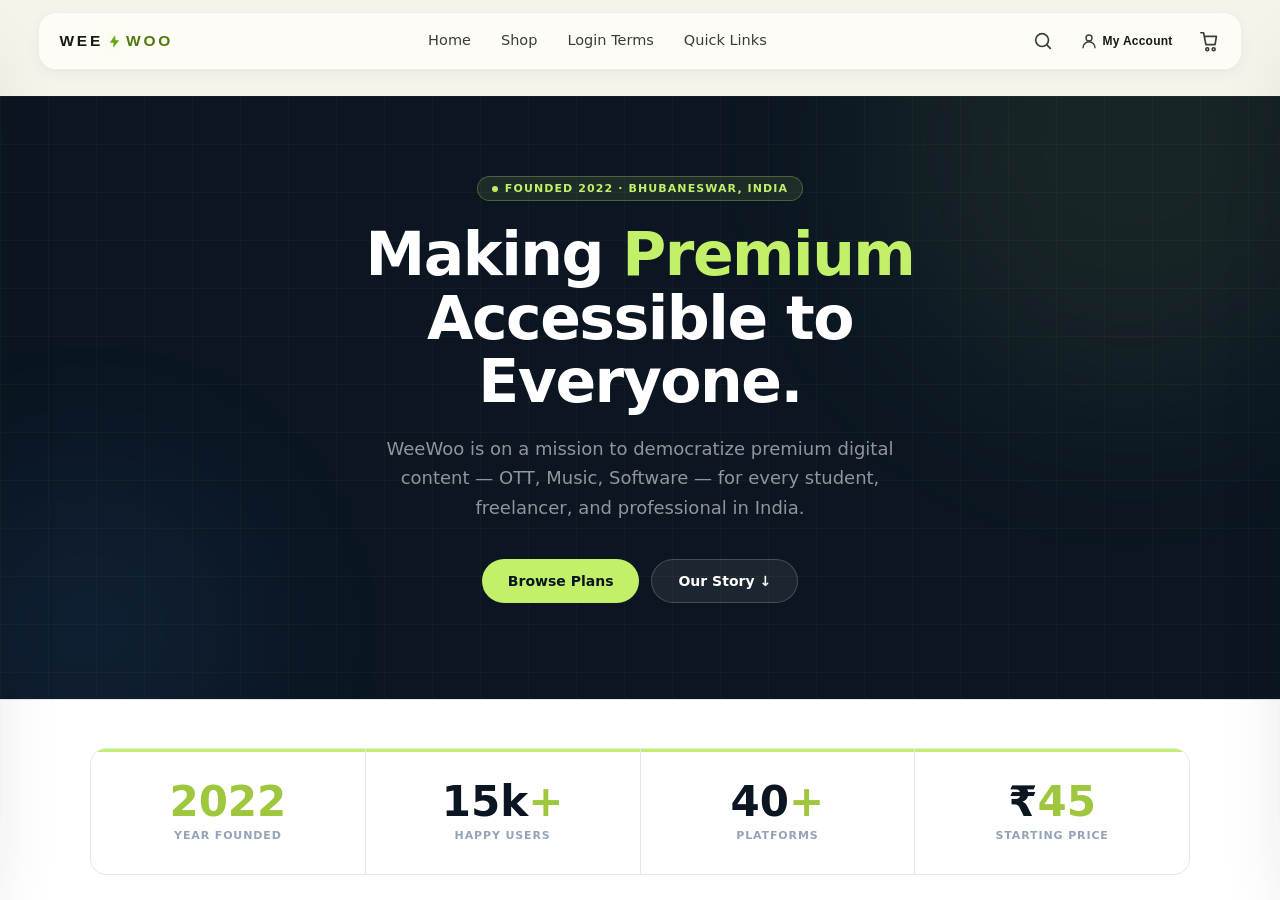
==== about-us/index.html @ af0917e9 "Add files via upload" ====
<!DOCTYPE html><html lang="en-US" prefix="og: https://ogp.me/ns#"><head><script data-no-optimize="1">var litespeed_docref=sessionStorage.getItem("litespeed_docref");litespeed_docref&&(Object.defineProperty(document,"referrer",{get:function(){return litespeed_docref}}),sessionStorage.removeItem("litespeed_docref"));</script> <meta charset="UTF-8"><meta name="viewport" content="width=device-width, initial-scale=1.0"><meta name="theme-color" content="#f6f4ea"><style type="text/css">@font-face {font-family:'Space Grotesk';font-style:normal;font-weight:300 700;src:url(/cf-fonts/v/space-grotesk/5.2.10/vietnamese/wght/normal.woff2);unicode-range:U+0102-0103,U+0110-0111,U+0128-0129,U+0168-0169,U+01A0-01A1,U+01AF-01B0,U+0300-0301,U+0303-0304,U+0308-0309,U+0323,U+0329,U+1EA0-1EF9,U+20AB;font-display:swap;}@font-face {font-family:'Space Grotesk';font-style:normal;font-weight:300 700;src:url(/cf-fonts/v/space-grotesk/5.2.10/latin/wght/normal.woff2);unicode-range:U+0000-00FF,U+0131,U+0152-0153,U+02BB-02BC,U+02C6,U+02DA,U+02DC,U+0304,U+0308,U+0329,U+2000-206F,U+20AC,U+2122,U+2191,U+2193,U+2212,U+2215,U+FEFF,U+FFFD;font-display:swap;}@font-face {font-family:'Space Grotesk';font-style:normal;font-weight:300 700;src:url(/cf-fonts/v/space-grotesk/5.2.10/latin-ext/wght/normal.woff2);unicode-range:U+0100-02BA,U+02BD-02C5,U+02C7-02CC,U+02CE-02D7,U+02DD-02FF,U+0304,U+0308,U+0329,U+1D00-1DBF,U+1E00-1E9F,U+1EF2-1EFF,U+2020,U+20A0-20AB,U+20AD-20C0,U+2113,U+2C60-2C7F,U+A720-A7FF;font-display:swap;}@font-face {font-family:'Instrument Serif';font-style:normal;font-weight:400;src:url(/cf-fonts/s/instrument-serif/5.2.8/latin/400/normal.woff2);unicode-range:U+0000-00FF,U+0131,U+0152-0153,U+02BB-02BC,U+02C6,U+02DA,U+02DC,U+0304,U+0308,U+0329,U+2000-206F,U+20AC,U+2122,U+2191,U+2193,U+2212,U+2215,U+FEFF,U+FFFD;font-display:swap;}@font-face {font-family:'Instrument Serif';font-style:normal;font-weight:400;src:url(/cf-fonts/s/instrument-serif/5.2.8/latin-ext/400/normal.woff2);unicode-range:U+0100-02BA,U+02BD-02C5,U+02C7-02CC,U+02CE-02D7,U+02DD-02FF,U+0304,U+0308,U+0329,U+1D00-1DBF,U+1E00-1E9F,U+1EF2-1EFF,U+2020,U+20A0-20AB,U+20AD-20C0,U+2113,U+2C60-2C7F,U+A720-A7FF;font-display:swap;}@font-face {font-family:'Instrument Serif';font-style:italic;font-weight:400;src:url(/cf-fonts/s/instrument-serif/5.2.8/latin-ext/400/italic.woff2);unicode-range:U+0100-02BA,U+02BD-02C5,U+02C7-02CC,U+02CE-02D7,U+02DD-02FF,U+0304,U+0308,U+0329,U+1D00-1DBF,U+1E00-1E9F,U+1EF2-1EFF,U+2020,U+20A0-20AB,U+20AD-20C0,U+2113,U+2C60-2C7F,U+A720-A7FF;font-display:swap;}@font-face {font-family:'Instrument Serif';font-style:italic;font-weight:400;src:url(/cf-fonts/s/instrument-serif/5.2.8/latin/400/italic.woff2);unicode-range:U+0000-00FF,U+0131,U+0152-0153,U+02BB-02BC,U+02C6,U+02DA,U+02DC,U+0304,U+0308,U+0329,U+2000-206F,U+20AC,U+2122,U+2191,U+2193,U+2212,U+2215,U+FEFF,U+FFFD;font-display:swap;}@font-face {font-family:'Inter';font-style:normal;font-weight:400;src:url(/cf-fonts/v/inter/5.2.8/cyrillic/wght/normal.woff2);unicode-range:U+0301,U+0400-045F,U+0490-0491,U+04B0-04B1,U+2116;font-display:swap;}@font-face {font-family:'Inter';font-style:normal;font-weight:400;src:url(/cf-fonts/v/inter/5.2.8/latin-ext/wght/normal.woff2);unicode-range:U+0100-02BA,U+02BD-02C5,U+02C7-02CC,U+02CE-02D7,U+02DD-02FF,U+0304,U+0308,U+0329,U+1D00-1DBF,U+1E00-1E9F,U+1EF2-1EFF,U+2020,U+20A0-20AB,U+20AD-20C0,U+2113,U+2C60-2C7F,U+A720-A7FF;font-display:swap;}@font-face {font-family:'Inter';font-style:normal;font-weight:400;src:url(/cf-fonts/v/inter/5.2.8/latin/wght/normal.woff2);unicode-range:U+0000-00FF,U+0131,U+0152-0153,U+02BB-02BC,U+02C6,U+02DA,U+02DC,U+0304,U+0308,U+0329,U+2000-206F,U+20AC,U+2122,U+2191,U+2193,U+2212,U+2215,U+FEFF,U+FFFD;font-display:swap;}@font-face {font-family:'Inter';font-style:normal;font-weight:400;src:url(/cf-fonts/v/inter/5.2.8/cyrillic-ext/wght/normal.woff2);unicode-range:U+0460-052F,U+1C80-1C8A,U+20B4,U+2DE0-2DFF,U+A640-A69F,U+FE2E-FE2F;font-display:swap;}@font-face {font-family:'Inter';font-style:normal;font-weight:400;src:url(/cf-fonts/v/inter/5.2.8/greek-ext/wght/normal.woff2);unicode-range:U+1F00-1FFF;font-display:swap;}@font-face {font-family:'Inter';font-style:normal;font-weight:400;src:url(/cf-fonts/v/inter/5.2.8/greek/wght/normal.woff2);unicode-range:U+0370-0377,U+037A-037F,U+0384-038A,U+038C,U+038E-03A1,U+03A3-03FF;font-display:swap;}@font-face {font-family:'Inter';font-style:normal;font-weight:400;src:url(/cf-fonts/v/inter/5.2.8/vietnamese/wght/normal.woff2);unicode-range:U+0102-0103,U+0110-0111,U+0128-0129,U+0168-0169,U+01A0-01A1,U+01AF-01B0,U+0300-0301,U+0303-0304,U+0308-0309,U+0323,U+0329,U+1EA0-1EF9,U+20AB;font-display:swap;}@font-face {font-family:'Inter';font-style:normal;font-weight:500;src:url(/cf-fonts/v/inter/5.2.8/greek-ext/wght/normal.woff2);unicode-range:U+1F00-1FFF;font-display:swap;}@font-face {font-family:'Inter';font-style:normal;font-weight:500;src:url(/cf-fonts/v/inter/5.2.8/vietnamese/wght/normal.woff2);unicode-range:U+0102-0103,U+0110-0111,U+0128-0129,U+0168-0169,U+01A0-01A1,U+01AF-01B0,U+0300-0301,U+0303-0304,U+0308-0309,U+0323,U+0329,U+1EA0-1EF9,U+20AB;font-display:swap;}@font-face {font-family:'Inter';font-style:normal;font-weight:500;src:url(/cf-fonts/v/inter/5.2.8/latin-ext/wght/normal.woff2);unicode-range:U+0100-02BA,U+02BD-02C5,U+02C7-02CC,U+02CE-02D7,U+02DD-02FF,U+0304,U+0308,U+0329,U+1D00-1DBF,U+1E00-1E9F,U+1EF2-1EFF,U+2020,U+20A0-20AB,U+20AD-20C0,U+2113,U+2C60-2C7F,U+A720-A7FF;font-display:swap;}@font-face {font-family:'Inter';font-style:normal;font-weight:500;src:url(/cf-fonts/v/inter/5.2.8/latin/wght/normal.woff2);unicode-range:U+0000-00FF,U+0131,U+0152-0153,U+02BB-02BC,U+02C6,U+02DA,U+02DC,U+0304,U+0308,U+0329,U+2000-206F,U+20AC,U+2122,U+2191,U+2193,U+2212,U+2215,U+FEFF,U+FFFD;font-display:swap;}@font-face {font-family:'Inter';font-style:normal;font-weight:500;src:url(/cf-fonts/v/inter/5.2.8/cyrillic-ext/wght/normal.woff2);unicode-range:U+0460-052F,U+1C80-1C8A,U+20B4,U+2DE0-2DFF,U+A640-A69F,U+FE2E-FE2F;font-display:swap;}@font-face {font-family:'Inter';font-style:normal;font-weight:500;src:url(/cf-fonts/v/inter/5.2.8/greek/wght/normal.woff2);unicode-range:U+0370-0377,U+037A-037F,U+0384-038A,U+038C,U+038E-03A1,U+03A3-03FF;font-display:swap;}@font-face {font-family:'Inter';font-style:normal;font-weight:500;src:url(/cf-fonts/v/inter/5.2.8/cyrillic/wght/normal.woff2);unicode-range:U+0301,U+0400-045F,U+0490-0491,U+04B0-04B1,U+2116;font-display:swap;}@font-face {font-family:'Inter';font-style:normal;font-weight:600;src:url(/cf-fonts/v/inter/5.2.8/greek-ext/wght/normal.woff2);unicode-range:U+1F00-1FFF;font-display:swap;}@font-face {font-family:'Inter';font-style:normal;font-weight:600;src:url(/cf-fonts/v/inter/5.2.8/latin-ext/wght/normal.woff2);unicode-range:U+0100-02BA,U+02BD-02C5,U+02C7-02CC,U+02CE-02D7,U+02DD-02FF,U+0304,U+0308,U+0329,U+1D00-1DBF,U+1E00-1E9F,U+1EF2-1EFF,U+2020,U+20A0-20AB,U+20AD-20C0,U+2113,U+2C60-2C7F,U+A720-A7FF;font-display:swap;}@font-face {font-family:'Inter';font-style:normal;font-weight:600;src:url(/cf-fonts/v/inter/5.2.8/cyrillic/wght/normal.woff2);unicode-range:U+0301,U+0400-045F,U+0490-0491,U+04B0-04B1,U+2116;font-display:swap;}@font-face {font-family:'Inter';font-style:normal;font-weight:600;src:url(/cf-fonts/v/inter/5.2.8/latin/wght/normal.woff2);unicode-range:U+0000-00FF,U+0131,U+0152-0153,U+02BB-02BC,U+02C6,U+02DA,U+02DC,U+0304,U+0308,U+0329,U+2000-206F,U+20AC,U+2122,U+2191,U+2193,U+2212,U+2215,U+FEFF,U+FFFD;font-display:swap;}@font-face {font-family:'Inter';font-style:normal;font-weight:600;src:url(/cf-fonts/v/inter/5.2.8/vietnamese/wght/normal.woff2);unicode-range:U+0102-0103,U+0110-0111,U+0128-0129,U+0168-0169,U+01A0-01A1,U+01AF-01B0,U+0300-0301,U+0303-0304,U+0308-0309,U+0323,U+0329,U+1EA0-1EF9,U+20AB;font-display:swap;}@font-face {font-family:'Inter';font-style:normal;font-weight:600;src:url(/cf-fonts/v/inter/5.2.8/cyrillic-ext/wght/normal.woff2);unicode-range:U+0460-052F,U+1C80-1C8A,U+20B4,U+2DE0-2DFF,U+A640-A69F,U+FE2E-FE2F;font-display:swap;}@font-face {font-family:'Inter';font-style:normal;font-weight:600;src:url(/cf-fonts/v/inter/5.2.8/greek/wght/normal.woff2);unicode-range:U+0370-0377,U+037A-037F,U+0384-038A,U+038C,U+038E-03A1,U+03A3-03FF;font-display:swap;}@font-face {font-family:'Inter';font-style:normal;font-weight:700;src:url(/cf-fonts/v/inter/5.2.8/vietnamese/wght/normal.woff2);unicode-range:U+0102-0103,U+0110-0111,U+0128-0129,U+0168-0169,U+01A0-01A1,U+01AF-01B0,U+0300-0301,U+0303-0304,U+0308-0309,U+0323,U+0329,U+1EA0-1EF9,U+20AB;font-display:swap;}@font-face {font-family:'Inter';font-style:normal;font-weight:700;src:url(/cf-fonts/v/inter/5.2.8/cyrillic/wght/normal.woff2);unicode-range:U+0301,U+0400-045F,U+0490-0491,U+04B0-04B1,U+2116;font-display:swap;}@font-face {font-family:'Inter';font-style:normal;font-weight:700;src:url(/cf-fonts/v/inter/5.2.8/latin/wght/normal.woff2);unicode-range:U+0000-00FF,U+0131,U+0152-0153,U+02BB-02BC,U+02C6,U+02DA,U+02DC,U+0304,U+0308,U+0329,U+2000-206F,U+20AC,U+2122,U+2191,U+2193,U+2212,U+2215,U+FEFF,U+FFFD;font-display:swap;}@font-face {font-family:'Inter';font-style:normal;font-weight:700;src:url(/cf-fonts/v/inter/5.2.8/latin-ext/wght/normal.woff2);unicode-range:U+0100-02BA,U+02BD-02C5,U+02C7-02CC,U+02CE-02D7,U+02DD-02FF,U+0304,U+0308,U+0329,U+1D00-1DBF,U+1E00-1E9F,U+1EF2-1EFF,U+2020,U+20A0-20AB,U+20AD-20C0,U+2113,U+2C60-2C7F,U+A720-A7FF;font-display:swap;}@font-face {font-family:'Inter';font-style:normal;font-weight:700;src:url(/cf-fonts/v/inter/5.2.8/cyrillic-ext/wght/normal.woff2);unicode-range:U+0460-052F,U+1C80-1C8A,U+20B4,U+2DE0-2DFF,U+A640-A69F,U+FE2E-FE2F;font-display:swap;}@font-face {font-family:'Inter';font-style:normal;font-weight:700;src:url(/cf-fonts/v/inter/5.2.8/greek/wght/normal.woff2);unicode-range:U+0370-0377,U+037A-037F,U+0384-038A,U+038C,U+038E-03A1,U+03A3-03FF;font-display:swap;}@font-face {font-family:'Inter';font-style:normal;font-weight:700;src:url(/cf-fonts/v/inter/5.2.8/greek-ext/wght/normal.woff2);unicode-range:U+1F00-1FFF;font-display:swap;}</style><style>body{background:#f6f4ea;color:#161a10;margin:0}svg{max-width:100%}.logo-bolt{width:15px;height:15px}.nav-icon svg,.hamburger svg,.drawer-close svg{width:22px;height:22px}
/* ── THE FOCUS/TAP RING KILL ────────────────────────────────────────────────
   The black rounded box the user has flagged repeatedly is the browser's
   :focus-visible ring. It only appears on TOUCH taps (a desktop mouse click
   never triggers :focus-visible), which is why it was invisible in testing and
   kept coming back. Two things made earlier fixes fail: (1) they were scoped to
   an enumerated list of classes, so every new element re-introduced it; (2) they
   lived in the external weewoo-store.css, which a phone caches — the fix could be
   deployed and the device still show the old CSS. This is UNIVERSAL and INLINE:
   it targets every element in every state, and being inline in the page HTML it
   can never be a stale cached stylesheet. Form fields still show focus via a
   border-COLOUR change (not an outline), so accessibility of inputs is intact. */
*:focus,*:focus-visible,*:active,*:focus-within{outline:0 !important;outline-color:transparent !important}
a,button,summary,label,[role=button],[tabindex],input,select,textarea,.btn,.dk,.chp,.cat,.pc{-webkit-tap-highlight-color:transparent !important}</style><style id='ww-instant-badge-css'>/*
 * CRITICAL — This rule must be the very first thing painted.
 * .ww-badge-pending is added to every badge element in PHP output.
 * JS removes it only after the AJAX stock check resolves.
 * This prevents the flash on LiteSpeed/object-cached pages where
 * inline style="display:none" may arrive a paint cycle too late.
 */
.ww-badge-pending {
    visibility:hidden !important;
    opacity:0 !important;
    pointer-events:none !important;
}
.woocommerce ul.products li.product,
.woocommerce ul.products li.product > a,
.woocommerce ul.products li.product a.woocommerce-loop-product__link,
.woocommerce ul.products li.product .woocommerce-loop-product__thumbnail,
.woocommerce ul.products li.product .product-thumbnail,
.woocommerce div.product div.images,
.woocommerce div.product div.images .woocommerce-product-gallery__wrapper { position:relative !important; }

.ww-instant-badge {
    position:absolute !important;
    top:10px !important; right:10px !important; left:auto !important;
    background:#121212 !important;
    color:#c2f068 !important;
    border-radius:6px !important;
    font-size:9px !important;
    padding:3px 6px !important;
    font-weight:800 !important;
    text-transform:uppercase !important;
    letter-spacing:0.5px !important;
    line-height:1.2 !important;
    z-index:9999 !important;
    box-shadow:0 4px 8px rgba(0,0,0,0.35) !important;
    pointer-events:none !important;
    
}
.ww-badge-single {
    font-size:11px !important;
    padding:5px 10px !important;
    transition:opacity 0.3s ease !important;
}
/* compact single-line delivery bar: ⚡ Delivered instantly on your WhatsApp */
.ww-delivery-box {
    background:#121212 !important;
    color:#c2f068 !important;
    border:1px solid #c2f06833 !important;
    padding:11px 16px !important;
    border-radius:12px !important;
    margin:12px 0 22px !important;
    font-size:13.5px !important;
    font-weight:800 !important;
    line-height:1.2 !important;
    box-shadow:0 4px 18px rgba(0,0,0,0.18) !important;
    clear:both !important;
    letter-spacing:0.1px !important;
}
/* display is set by JS after stock check — not in CSS — so .ww-badge-pending can hide it */
.ww-delivery-box .ww-delivery-inner {
    display:flex !important; align-items:center !important; gap:10px !important;
}
.ww-delivery-icon { font-size:16px; flex-shrink:0; line-height:1; }
.ww-delivery-text { flex:1 1 auto; }</style><meta name="google-site-verification" content="hYAUHUaJOC4uqVF-UvkWeXCtkLJ--RV2L9rYkmk-JE8"><title>About WeeWoo | Affordable Shared OTT Subscriptions In India</title><meta name="description" content="WeeWoo makes premium subscriptions affordable in India. Save up to 70% on shared OTT, music and software plans, serving since 2022. MSME-registered."/><meta name="robots" content="follow, index, max-snippet:-1, max-video-preview:-1, max-image-preview:large"/><link rel="canonical" href="../about-us/" /><meta property="og:locale" content="en_US" /><meta property="og:type" content="article" /><meta property="og:title" content="About WeeWoo | Affordable Shared OTT Subscriptions In India" /><meta property="og:description" content="Save up to 70% on premium digital subscriptions. Weewoo offers shared OTT, Music, and Software plans for Netflix, Spotify, and more in India." /><meta property="og:url" content="../about-us/" /><meta property="og:site_name" content="WeeWoo" /><meta property="og:updated_time" content="2026-05-19T00:04:32+05:30" /><meta property="og:image" content="../wp-content/uploads/2026/08/weewoo-og-1200x630.png" /><meta property="og:image:secure_url" content="../wp-content/uploads/2026/08/weewoo-og-1200x630.png" /><meta property="og:image:width" content="1200" /><meta property="og:image:height" content="630" /><meta property="og:image:alt" content="WeeWoo — cheap OTT, music and software subscriptions in India from ₹45" /><meta property="og:image:type" content="image/png" /><meta name="twitter:card" content="summary_large_image" /><meta name="twitter:title" content="About WeeWoo | Affordable Shared OTT Subscriptions In India" /><meta name="twitter:description" content="Save up to 70% on premium digital subscriptions. Weewoo offers shared OTT, Music, and Software plans for Netflix, Spotify, and more in India." /><meta name="twitter:image" content="../wp-content/uploads/2026/08/weewoo-og-1200x630.png" /><meta name="twitter:label1" content="Time to read" /><meta name="twitter:data1" content="2 minutes" /> <script type="application/ld+json" class="rank-math-schema-pro">{"@context":"https://schema.org","@graph":[{"@type":["Organization","OnlineStore"],"@id":"../#organization","name":"WeeWoo","url":"../","email":"support@weewoo.in","logo":{"@type":"ImageObject","@id":"../#logo","url":"../wp-content/uploads/2025/07/cropped-4.png","contentUrl":"../wp-content/uploads/2025/07/cropped-4.png","caption":"WeeWoo","inLanguage":"en-US","width":"512","height":"512"},"description":"WeeWoo sells affordable shared OTT, music and software subscriptions in India \u2014 Netflix, Prime Video, JioHotstar, Spotify and 20+ more \u2014 delivered instantly on WhatsApp by an MSME registered seller.","legalName":"WeeWoo","image":{"@id":"../#logo"},"telephone":"+1 3603601075","alternateName":["WeeWoo OTT","WeeWoo India","weewoo.in"],"sameAs":["https://www.instagram.com/buyweewoo/","https://www.trustpilot.com/review/weewoo.in","https://www.youtube.com/@xtarnetdev"],"slogan":"Premium subscriptions, affordable prices.","foundingDate":"2022-07","contactPoint":[{"@type":"ContactPoint","contactType":"customer support","telephone":"+1 3603601075","email":"support@weewoo.in","areaServed":"IN","availableLanguage":["English","Hindi"]}],"areaServed":{"@type":"Country","name":"India"},"currenciesAccepted":"INR","paymentAccepted":"UPI, Credit Card, Debit Card, Net Banking, Wallet","knowsAbout":["OTT subscriptions","Shared streaming subscriptions","Netflix subscription","Amazon Prime Video subscription","JioHotstar subscription","Spotify Premium","Software subscriptions"]},{"@type":"WebSite","@id":"../#website","url":"..","name":"WeeWoo","publisher":{"@id":"../#organization"},"inLanguage":"en-US","alternateName":["WeeWoo OTT","weewoo.in"]},{"@type":"ImageObject","@id":"../wp-content/uploads/2026/06/weewoo-icon-dark-512.png","url":"../wp-content/uploads/2026/06/weewoo-icon-dark-512.png","width":"512","height":"512","inLanguage":"en-US"},{"@type":"BreadcrumbList","@id":"../about-us/#breadcrumb","itemListElement":[{"@type":"ListItem","position":"1","item":{"@id":"..","name":"Home"}},{"@type":"ListItem","position":"2","item":{"@id":"../about-us/","name":"About Us"}}]},{"@type":"AboutPage","@id":"../about-us/#webpage","url":"../about-us/","name":"About WeeWoo | Affordable Shared OTT Subscriptions In India","datePublished":"2023-04-20T11:47:35+05:30","dateModified":"2026-05-19T00:04:32+05:30","isPartOf":{"@id":"../#website"},"primaryImageOfPage":{"@id":"../wp-content/uploads/2026/06/weewoo-icon-dark-512.png"},"inLanguage":"en-US","breadcrumb":{"@id":"../about-us/#breadcrumb"}}]}</script> <link rel='dns-prefetch' href='//fonts.googleapis.com' /><link rel="alternate" type="application/rss+xml" title="WeeWoo &raquo; Feed" href="../feed/" /><link rel="alternate" type="application/rss+xml" title="WeeWoo &raquo; Comments Feed" href="../comments/feed/" /><style id="ww-cream-header">/* ═══ HOMEPAGE HEADER (vault plugin nav) ═══ */
.nav .nav-inner {
  background: rgba(253,252,247,.98) !important;
  border-color: rgba(22,26,16,.06) !important;
  box-shadow: 0 1px 3px rgba(22,26,16,.03) !important;
}
.nav.scrolled .nav-inner {
  background: rgba(253,252,247,.95) !important;
  border-color: rgba(22,26,16,.06) !important;
  box-shadow: 0 1px 3px rgba(22,26,16,.04), 0 4px 16px rgba(22,26,16,.04) !important;
}
.nav-links a,
.nav.scrolled .nav-links a { color: #3a3d35 !important; }
.logo, .nav.scrolled .logo { color: #161a10 !important; }
.logo-bolt, .nav.scrolled .logo-bolt { fill: #64A618 !important; }
.nav-icon svg, .hamburger svg,
.nav.scrolled .nav-icon svg, .nav.scrolled .hamburger svg { stroke: #3a3d35 !important; }
.nav-count, .nav.scrolled .nav-count { background: #64A618 !important; color: #fff !important; }
.popup-search-content { background: #fdfcf7 !important; }
.mobile-menu { background: #fdfcf7 !important; }
.mobile-menu .mobile-nav-item a { color: #3a3d35 !important; }

/* ═══ INTERIOR PAGE HEADER (Minimog page-header) ═══ */
.page-header-inner,
.page-header-inner.held,
.page-header.header-dark .page-header-inner,
.page-header.header-dark .page-header-inner.held {
  background: rgba(253,252,247,.98) !important;
  border-color: rgba(22,26,16,.06) !important;
  box-shadow: 0 1px 3px rgba(22,26,16,.03) !important;
}
.page-header .header-icon .icon svg path,
.page-header.header-dark .header-icon .icon svg path {
  fill: #3a3d35 !important;
}
.page-header .header-icon svg,
.page-header.header-dark .header-icon svg {
  color: #3a3d35 !important;
  stroke: #3a3d35 !important;
}
.page-header .header-icon .icon-badge,
.page-header.header-dark .header-icon .icon-badge {
  background: #64A618 !important;
  color: #fff !important;
}

/* ═══ ELEMENTOR FOOTER — force cream bg ═══ */
.elementor-location-footer .e-con,
.elementor-location-footer .elementor-element,
.page-footer-wrapper,
.page-footer {
  background: #fdfcf7 !important;
}

/* ═══ REFUND PAGE — zero top margin, full-width ═══ */
.page-id-12949 .page-content {
  margin-top: 20px !important;
  margin-bottom: 0 !important;
}</style><style id="ww-mobile-ux">input[type="search"],.ww-shop-search input,.search-field,.orderby,select.orderby,.popup-search-content input{font-size:16px!important}.cat-row-all{padding-top:6px!important;padding-bottom:6px!important}</style><style id="wp-img-auto-sizes-contain-inline-css">img:is([sizes=auto i],[sizes^="auto," i]){contain-intrinsic-size:3000px 1500px}
/*# sourceURL=wp-img-auto-sizes-contain-inline-css */</style><style>1{content-visibility:auto;contain-intrinsic-size:1px 1000px;}</style><link rel='stylesheet' id='jetpack-forms-layout-css' href='../wp-content/plugins/jetpack/jetpack_vendor/automattic/jetpack-forms/src/../dist/contact-form/css/jetpack-forms-layout.css' media='all' /><style id="global-styles-inline-css">:root{--wp--preset--aspect-ratio--square: 1;--wp--preset--aspect-ratio--4-3: 4/3;--wp--preset--aspect-ratio--3-4: 3/4;--wp--preset--aspect-ratio--3-2: 3/2;--wp--preset--aspect-ratio--2-3: 2/3;--wp--preset--aspect-ratio--16-9: 16/9;--wp--preset--aspect-ratio--9-16: 9/16;--wp--preset--color--black: #000000;--wp--preset--color--cyan-bluish-gray: #abb8c3;--wp--preset--color--white: #ffffff;--wp--preset--color--pale-pink: #f78da7;--wp--preset--color--vivid-red: #cf2e2e;--wp--preset--color--luminous-vivid-orange: #ff6900;--wp--preset--color--luminous-vivid-amber: #fcb900;--wp--preset--color--light-green-cyan: #7bdcb5;--wp--preset--color--vivid-green-cyan: #00d084;--wp--preset--color--pale-cyan-blue: #8ed1fc;--wp--preset--color--vivid-cyan-blue: #0693e3;--wp--preset--color--vivid-purple: #9b51e0;--wp--preset--gradient--vivid-cyan-blue-to-vivid-purple: linear-gradient(135deg,rgb(6,147,227) 0%,rgb(155,81,224) 100%);--wp--preset--gradient--light-green-cyan-to-vivid-green-cyan: linear-gradient(135deg,rgb(122,220,180) 0%,rgb(0,208,130) 100%);--wp--preset--gradient--luminous-vivid-amber-to-luminous-vivid-orange: linear-gradient(135deg,rgb(252,185,0) 0%,rgb(255,105,0) 100%);--wp--preset--gradient--luminous-vivid-orange-to-vivid-red: linear-gradient(135deg,rgb(255,105,0) 0%,rgb(207,46,46) 100%);--wp--preset--gradient--very-light-gray-to-cyan-bluish-gray: linear-gradient(135deg,rgb(238,238,238) 0%,rgb(169,184,195) 100%);--wp--preset--gradient--cool-to-warm-spectrum: linear-gradient(135deg,rgb(74,234,220) 0%,rgb(151,120,209) 20%,rgb(207,42,186) 40%,rgb(238,44,130) 60%,rgb(251,105,98) 80%,rgb(254,248,76) 100%);--wp--preset--gradient--blush-light-purple: linear-gradient(135deg,rgb(255,206,236) 0%,rgb(152,150,240) 100%);--wp--preset--gradient--blush-bordeaux: linear-gradient(135deg,rgb(254,205,165) 0%,rgb(254,45,45) 50%,rgb(107,0,62) 100%);--wp--preset--gradient--luminous-dusk: linear-gradient(135deg,rgb(255,203,112) 0%,rgb(199,81,192) 50%,rgb(65,88,208) 100%);--wp--preset--gradient--pale-ocean: linear-gradient(135deg,rgb(255,245,203) 0%,rgb(182,227,212) 50%,rgb(51,167,181) 100%);--wp--preset--gradient--electric-grass: linear-gradient(135deg,rgb(202,248,128) 0%,rgb(113,206,126) 100%);--wp--preset--gradient--midnight: linear-gradient(135deg,rgb(2,3,129) 0%,rgb(40,116,252) 100%);--wp--preset--font-size--small: 13px;--wp--preset--font-size--medium: 20px;--wp--preset--font-size--large: 36px;--wp--preset--font-size--x-large: 42px;--wp--preset--spacing--20: 0.44rem;--wp--preset--spacing--30: 0.67rem;--wp--preset--spacing--40: 1rem;--wp--preset--spacing--50: 1.5rem;--wp--preset--spacing--60: 2.25rem;--wp--preset--spacing--70: 3.38rem;--wp--preset--spacing--80: 5.06rem;--wp--preset--shadow--natural: 6px 6px 9px rgba(0, 0, 0, 0.2);--wp--preset--shadow--deep: 12px 12px 50px rgba(0, 0, 0, 0.4);--wp--preset--shadow--sharp: 6px 6px 0px rgba(0, 0, 0, 0.2);--wp--preset--shadow--outlined: 6px 6px 0px -3px rgb(255, 255, 255), 6px 6px rgb(0, 0, 0);--wp--preset--shadow--crisp: 6px 6px 0px rgb(0, 0, 0);}.wp-block-button{--wp--preset--dimension--25: 25%;--wp--preset--dimension--50: 50%;--wp--preset--dimension--75: 75%;--wp--preset--dimension--100: 100%;}:where(body) { margin: 0; }:where(.is-layout-flex){gap: 0.5em;}:where(.is-layout-grid){gap: 0.5em;}body .is-layout-flex{display: flex;}.is-layout-flex{flex-wrap: wrap;align-items: center;}.is-layout-flex > :is(*, div){margin: 0;}body .is-layout-grid{display: grid;}.is-layout-grid > :is(*, div){margin: 0;}body{padding-top: 0px;padding-right: 0px;padding-bottom: 0px;padding-left: 0px;}:root :where(.wp-element-button, .wp-block-button__link){background-color: #32373c;border-width: 0;color: #fff;font-family: inherit;font-size: inherit;font-style: inherit;font-weight: inherit;letter-spacing: inherit;line-height: inherit;padding-top: calc(0.667em + 2px);padding-right: calc(1.333em + 2px);padding-bottom: calc(0.667em + 2px);padding-left: calc(1.333em + 2px);text-decoration: none;text-transform: inherit;}.has-black-color{color: var(--wp--preset--color--black) !important;}.has-cyan-bluish-gray-color{color: var(--wp--preset--color--cyan-bluish-gray) !important;}.has-white-color{color: var(--wp--preset--color--white) !important;}.has-pale-pink-color{color: var(--wp--preset--color--pale-pink) !important;}.has-vivid-red-color{color: var(--wp--preset--color--vivid-red) !important;}.has-luminous-vivid-orange-color{color: var(--wp--preset--color--luminous-vivid-orange) !important;}.has-luminous-vivid-amber-color{color: var(--wp--preset--color--luminous-vivid-amber) !important;}.has-light-green-cyan-color{color: var(--wp--preset--color--light-green-cyan) !important;}.has-vivid-green-cyan-color{color: var(--wp--preset--color--vivid-green-cyan) !important;}.has-pale-cyan-blue-color{color: var(--wp--preset--color--pale-cyan-blue) !important;}.has-vivid-cyan-blue-color{color: var(--wp--preset--color--vivid-cyan-blue) !important;}.has-vivid-purple-color{color: var(--wp--preset--color--vivid-purple) !important;}.has-black-background-color{background-color: var(--wp--preset--color--black) !important;}.has-cyan-bluish-gray-background-color{background-color: var(--wp--preset--color--cyan-bluish-gray) !important;}.has-white-background-color{background-color: var(--wp--preset--color--white) !important;}.has-pale-pink-background-color{background-color: var(--wp--preset--color--pale-pink) !important;}.has-vivid-red-background-color{background-color: var(--wp--preset--color--vivid-red) !important;}.has-luminous-vivid-orange-background-color{background-color: var(--wp--preset--color--luminous-vivid-orange) !important;}.has-luminous-vivid-amber-background-color{background-color: var(--wp--preset--color--luminous-vivid-amber) !important;}.has-light-green-cyan-background-color{background-color: var(--wp--preset--color--light-green-cyan) !important;}.has-vivid-green-cyan-background-color{background-color: var(--wp--preset--color--vivid-green-cyan) !important;}.has-pale-cyan-blue-background-color{background-color: var(--wp--preset--color--pale-cyan-blue) !important;}.has-vivid-cyan-blue-background-color{background-color: var(--wp--preset--color--vivid-cyan-blue) !important;}.has-vivid-purple-background-color{background-color: var(--wp--preset--color--vivid-purple) !important;}.has-black-border-color{border-color: var(--wp--preset--color--black) !important;}.has-cyan-bluish-gray-border-color{border-color: var(--wp--preset--color--cyan-bluish-gray) !important;}.has-white-border-color{border-color: var(--wp--preset--color--white) !important;}.has-pale-pink-border-color{border-color: var(--wp--preset--color--pale-pink) !important;}.has-vivid-red-border-color{border-color: var(--wp--preset--color--vivid-red) !important;}.has-luminous-vivid-orange-border-color{border-color: var(--wp--preset--color--luminous-vivid-orange) !important;}.has-luminous-vivid-amber-border-color{border-color: var(--wp--preset--color--luminous-vivid-amber) !important;}.has-light-green-cyan-border-color{border-color: var(--wp--preset--color--light-green-cyan) !important;}.has-vivid-green-cyan-border-color{border-color: var(--wp--preset--color--vivid-green-cyan) !important;}.has-pale-cyan-blue-border-color{border-color: var(--wp--preset--color--pale-cyan-blue) !important;}.has-vivid-cyan-blue-border-color{border-color: var(--wp--preset--color--vivid-cyan-blue) !important;}.has-vivid-purple-border-color{border-color: var(--wp--preset--color--vivid-purple) !important;}.has-vivid-cyan-blue-to-vivid-purple-gradient-background{background: var(--wp--preset--gradient--vivid-cyan-blue-to-vivid-purple) !important;}.has-light-green-cyan-to-vivid-green-cyan-gradient-background{background: var(--wp--preset--gradient--light-green-cyan-to-vivid-green-cyan) !important;}.has-luminous-vivid-amber-to-luminous-vivid-orange-gradient-background{background: var(--wp--preset--gradient--luminous-vivid-amber-to-luminous-vivid-orange) !important;}.has-luminous-vivid-orange-to-vivid-red-gradient-background{background: var(--wp--preset--gradient--luminous-vivid-orange-to-vivid-red) !important;}.has-very-light-gray-to-cyan-bluish-gray-gradient-background{background: var(--wp--preset--gradient--very-light-gray-to-cyan-bluish-gray) !important;}.has-cool-to-warm-spectrum-gradient-background{background: var(--wp--preset--gradient--cool-to-warm-spectrum) !important;}.has-blush-light-purple-gradient-background{background: var(--wp--preset--gradient--blush-light-purple) !important;}.has-blush-bordeaux-gradient-background{background: var(--wp--preset--gradient--blush-bordeaux) !important;}.has-luminous-dusk-gradient-background{background: var(--wp--preset--gradient--luminous-dusk) !important;}.has-pale-ocean-gradient-background{background: var(--wp--preset--gradient--pale-ocean) !important;}.has-electric-grass-gradient-background{background: var(--wp--preset--gradient--electric-grass) !important;}.has-midnight-gradient-background{background: var(--wp--preset--gradient--midnight) !important;}.has-small-font-size{font-size: var(--wp--preset--font-size--small) !important;}.has-medium-font-size{font-size: var(--wp--preset--font-size--medium) !important;}.has-large-font-size{font-size: var(--wp--preset--font-size--large) !important;}.has-x-large-font-size{font-size: var(--wp--preset--font-size--x-large) !important;}
:root :where(.wp-block-icon svg){width: 24px;}
:where(.wp-block-gallery.is-layout-flex){gap: var( --wp--style--gallery-gap-default, var( --gallery-block--gutter-size, var( --wp--style--block-gap, 0.5em ) ) );}:where(.wp-block-gallery.is-layout-grid){gap: var( --wp--style--gallery-gap-default, var( --gallery-block--gutter-size, var( --wp--style--block-gap, 0.5em ) ) );}
:where(.wp-block-latest-posts.is-layout-flex){gap: 1.25em;}:where(.wp-block-latest-posts.is-layout-grid){gap: 1.25em;}
:where(.wp-block-post-template.is-layout-flex){gap: 1.25em;}:where(.wp-block-post-template.is-layout-grid){gap: 1.25em;}
:where(.wp-block-term-template.is-layout-flex){gap: 1.25em;}:where(.wp-block-term-template.is-layout-grid){gap: 1.25em;}
:where(.wp-block-columns.is-layout-flex){gap: 2em;}:where(.wp-block-columns.is-layout-grid){gap: 2em;}
:root :where(.wp-block-pullquote){font-size: 1.5em;line-height: 1.6;}
/*# sourceURL=global-styles-inline-css */</style><style id="woocommerce-inline-inline-css">.woocommerce form .form-row .required { visibility: visible; }
/*# sourceURL=woocommerce-inline-inline-css */</style><link rel='stylesheet' id='woo-variation-swatches-css' href='../css/variation-swatches.css' media='all' /><style id="woo-variation-swatches-inline-css">:root {
--wvs-tick:url("data:image/svg+xml;utf8,%3Csvg filter='drop-shadow(0px 0px 2px rgb(0 0 0 / .8))' xmlns='http://www.w3.org/2000/svg'  viewBox='0 0 30 30'%3E%3Cpath fill='none' stroke='%23ffffff' stroke-linecap='round' stroke-linejoin='round' stroke-width='4' d='M4 16L11 23 27 7'/%3E%3C/svg%3E");

--wvs-cross:url("data:image/svg+xml;utf8,%3Csvg filter='drop-shadow(0px 0px 5px rgb(255 255 255 / .6))' xmlns='http://www.w3.org/2000/svg' width='72px' height='72px' viewBox='0 0 24 24'%3E%3Cpath fill='none' stroke='%23ff0000' stroke-linecap='round' stroke-width='0.6' d='M5 5L19 19M19 5L5 19'/%3E%3C/svg%3E");
--wvs-single-product-item-width:30px;
--wvs-single-product-item-height:30px;
--wvs-single-product-item-font-size:16px}
/*# sourceURL=woo-variation-swatches-inline-css */</style><link rel='stylesheet' id='font-awesome-pro-css' href='../wp-content/themes/minimog/assets/fonts/awesome/css/all.min.css' media='all' /><link rel='stylesheet' id='minimog-style-css' href='../wp-content/themes/minimog/style.min.css' media='all' /><style id="minimog-style-inline-css">:root {
				--minimog-typography-body-font-family: Inter;
				--minimog-typography-body-font-size: 16px;
				--minimog-typography-body-font-weight: ;
				--minimog-typography-body-line-height: 28px;
				--minimog-typography-headings-font-family: Inter;
				--minimog-typography-headings-font-weight: 400;
				--minimog-typography-headings-font-weight-secondary: 500;
				--minimog-typography-headings-text-transform: none;
				--minimog-typography-headings-letter-spacing: none;
				--minimog-typography-headings-2-font-family: inherit;
				--minimog-typography-headings-2-font-weight: ;
				--minimog-typography-button-font-family: Inter;
				--minimog-typography-button-font-size: 16px;
				--minimog-typography-button-font-weight: 500;
				--minimog-typography-button-text-transform: none;
				--minimog-typography-button-letter-spacing: 0;
				--minimog-typography-form-font-family: Inter;
				--minimog-typography-form-font-size: 15px;
				--minimog-typography-form-font-weight: 400;
				--minimog-color-primary: rgb(194,240,104);
				--minimog-color-primary-rgb: 0,0,0;
				--minimog-color-secondary: #000;
				--minimog-color-text: rgb(53,24,0);
				--minimog-color-text-bit-lighten: #7e7e7e;
				--minimog-color-text-lighten: rgb(43,43,43);
				--minimog-color-heading: #000;
				--minimog-color-link: rgb(11,22,34);
				--minimog-color-link-hover: rgb(78,122,18);
				--minimog-color-box-white-background: #fff;
				--minimog-color-box-white-border: #ededed;
				--minimog-color-box-white-border-02: #e9e9e9;
				--minimog-color-box-white-border-03: #e6e6e6;
				--minimog-color-box-grey-background: #f8f8f8;
				--minimog-color-box-light-grey-background: #f9f9fb;
				--minimog-color-box-fill-separator: #eee;
				--minimog-color-box-border: #eee;
				--minimog-color-box-border-lighten: #ededed;
				--minimog-color-button-text: #fff;
				--minimog-color-button-border: #000;
				--minimog-color-button-background: #000;
				--minimog-color-button-hover-text: #fff;
				--minimog-color-button-hover-border: #000;
				--minimog-color-button-hover-background: #000;
				--minimog-color-button2-text: #000;
				--minimog-color-button2-border: #000;
				--minimog-color-button2-background: rgba(0,0,0,0);
				--minimog-color-button2-hover-text: #fff;
				--minimog-color-button2-hover-border: #000;
				--minimog-color-button2-hover-background: #000;
				--minimog-color-form-text: #000;
				--minimog-color-form-border: rgb(183,183,183);
				--minimog-color-form-background: #fff;
				--minimog-color-form-shadow: none;
				--minimog-color-form-focus-text: #000;
				--minimog-color-form-focus-border: #000;
				--minimog-color-form-focus-background: #fff;
				--minimog-color-form-focus-shadow: none;
				--minimog-color-sub-menu-border: #ededed;
				--minimog-color-sub-menu-background: #fff;
				--minimog-small-rounded: 10px;
				--minimog-normal-rounded: 10px;
				--minimog-semi-rounded: 10px;
				--minimog-large-rounded: 10px;
				--minimog-form-input-normal-border-thickness: 1px;
				--minimog-form-input-normal-rounded: 20px;
				--minimog-form-input-small-rounded: 20px;
				--minimog-form-textarea-rounded: 25px;
				--minimog-button-rounded: 25px;
				--minimog-button-small-rounded: 25px;
				--minimog-button-large-rounded: 25px;
				--minimog-header-nav-font: 500 16px/22px  Inter;
			}
body {
				--minimog-branding-size: 140px;
				--minimog-tablet-branding-size: 120px;
				--minimog-mobile-branding-size: 104px;
				--minimog-sticky-branding-size: 128px;
			}.header-categories-nav { --link-rounded: 5px; }.page-title-bar { --heading-font-size: 42px; }.page-title-bar-minimal-01{ --breadcrumb-align: center;--breadcrumb-height: 0px }
body { background-color: #fff; }.page-header .branding__logo a { padding-top: 5px;padding-right: 0;padding-bottom: 5px;padding-left: 0; }.top-bar-01 { font-family: Inter;font-weight: 500;font-size: 15px;line-height: 26px;color: #ffffff; }.top-bar-01 { background-color: #DA3F3F  }.top-bar-01 { --top-bar-link-color: #fff  }.top-bar-01 { --top-bar-link-hover-color: rgba(255, 255, 255, 0.7)  }#page-header.header-pinned .page-header-inner { background-color: #000000!important; }.page-header .menu--primary > ul > li > a { font-family: Inter;font-weight: 500;font-size: 16px;line-height: 22px; }.header-icon .text { font-family: Inter;font-weight: 500;font-size: 16px;line-height: 22px; }.header-categories-nav .nav-toggle-btn { font-family: Inter;font-weight: 500;font-size: 16px;line-height: 22px; }.mini-cart-total { font-family: Inter;font-weight: 500;font-size: 16px;line-height: 22px; }.page-header.header-dark .page-header-inner { background-color: #000000; }.page-header.header-dark { --header-text-color: rgb(255,255,255)  }.page-header.header-dark { --header-link-color: rgb(255,255,255)  }.page-header.header-dark { --header-link-hover-color: rgb(111,193,60)  }.page-header.header-dark { --header-nav-link-color: rgb(255,255,255)  }.page-header.header-dark { --header-nav-link-hover-color: rgb(111,193,60)  }.page-header.header-dark { --nav-item-hover-line-color: rgb(111,193,60)  }.page-header.header-dark { --header-icon-color: rgb(255,255,255)  }.page-header.header-dark { --header-icon-hover-color: rgb(111,193,60)  }.page-header.header-dark { --header-icon-badge-text-color: rgb(255,255,255)  }.page-header.header-dark { --header-icon-badge-background-color: rgb(221,51,51)  }.page-header:not(.header-pinned).header-light { --header-text-color: rgb(58,61,53)  }.page-header:not(.header-pinned).header-light { --header-link-color: rgb(58,61,53)  }.page-header:not(.header-pinned).header-light { --header-link-hover-color: rgb(100,166,24)  }.page-header:not(.header-pinned).header-light { --header-nav-link-color: rgb(58,61,53)  }.page-header:not(.header-pinned).header-light { --header-nav-link-hover-color: rgb(100,166,24)  }.page-header:not(.header-pinned).header-light { --nav-item-hover-line-color: rgb(100,166,24)  }.page-header:not(.header-pinned).header-light { --header-icon-color: rgb(58,61,53)  }.page-header:not(.header-pinned).header-light { --header-icon-hover-color: rgb(100,166,24)  }.page-header:not(.header-pinned).header-light { --header-icon-badge-text-color: rgb(255,255,255)  }.page-header:not(.header-pinned).header-light { --header-icon-badge-background-color: rgb(100,166,24)  }.page-header.header-pinned { --header-text-color: rgb(58,61,53)  }.page-header.header-pinned { --header-link-color: rgb(58,61,53)  }.page-header.header-pinned { --header-link-hover-color: rgb(100,166,24)  }.page-header.header-pinned { --header-nav-link-color: rgb(58,61,53)  }.page-header.header-pinned { --header-nav-link-hover-color: rgb(100,166,24)  }.page-header.header-pinned { --nav-item-hover-line-color: rgb(100,166,24)  }.page-header.header-pinned { --header-icon-color: rgb(58,61,53)  }.page-header.header-pinned { --header-icon-hover-color: rgb(100,166,24)  }.page-header.header-pinned { --header-icon-badge-text-color: rgb(255,255,255)  }.page-header.header-pinned { --header-icon-badge-background-color: rgb(100,166,24)  }.desktop-menu .sm-simple .children, .primary-menu-sub-visual { box-shadow: 0px 0px 30px 0px rgba(0, 0, 0, 0.06); }.page-mobile-main-menu > .inner { background-color: #fff; }.page-mobile-main-menu .menu__container > li > a { padding-top: 13px;padding-right: 0;padding-bottom: 13px;padding-left: 0; }.page-title-bar-minimal-01 { margin-bottom: 60px; }.page-title-bar-minimal-01 { --breadcrumb-align: center; }.page-title-bar-fill-01 { --breadcrumb-align: center; }.page-title-bar-fill-01 .page-title-bar-bg { background-color: #EDECEA;background-repeat: no-repeat;background-size: cover;background-position: center center;background-image: url( ../wp-content/themes/minimog/assets/images/title-bar/fill-01.jpg ); }.error404 { background-color: #ffffff; }.minimog-pre-loader-gif-img { width: 100px; }
/*# sourceURL=minimog-style-inline-css */</style><link rel='stylesheet' id='perfect-scrollbar-css' href='../wp-content/themes/minimog/assets/libs/perfect-scrollbar/perfect-scrollbar.min.css' media='all' /><link rel='stylesheet' id='minimog-wc-frontend-css' href='../wp-content/themes/minimog/assets/css/wc/frontend.min.css' media='all' /><style type="text/css">@font-face {font-family:'Inter';font-style:normal;font-weight:400;src:url(/cf-fonts/v/inter/5.2.8/latin-ext/wght/normal.woff2);unicode-range:U+0100-02BA,U+02BD-02C5,U+02C7-02CC,U+02CE-02D7,U+02DD-02FF,U+0304,U+0308,U+0329,U+1D00-1DBF,U+1E00-1E9F,U+1EF2-1EFF,U+2020,U+20A0-20AB,U+20AD-20C0,U+2113,U+2C60-2C7F,U+A720-A7FF;font-display:swap;}@font-face {font-family:'Inter';font-style:normal;font-weight:400;src:url(/cf-fonts/v/inter/5.2.8/greek-ext/wght/normal.woff2);unicode-range:U+1F00-1FFF;font-display:swap;}@font-face {font-family:'Inter';font-style:normal;font-weight:400;src:url(/cf-fonts/v/inter/5.2.8/vietnamese/wght/normal.woff2);unicode-range:U+0102-0103,U+0110-0111,U+0128-0129,U+0168-0169,U+01A0-01A1,U+01AF-01B0,U+0300-0301,U+0303-0304,U+0308-0309,U+0323,U+0329,U+1EA0-1EF9,U+20AB;font-display:swap;}@font-face {font-family:'Inter';font-style:normal;font-weight:400;src:url(/cf-fonts/v/inter/5.2.8/cyrillic-ext/wght/normal.woff2);unicode-range:U+0460-052F,U+1C80-1C8A,U+20B4,U+2DE0-2DFF,U+A640-A69F,U+FE2E-FE2F;font-display:swap;}@font-face {font-family:'Inter';font-style:normal;font-weight:400;src:url(/cf-fonts/v/inter/5.2.8/greek/wght/normal.woff2);unicode-range:U+0370-0377,U+037A-037F,U+0384-038A,U+038C,U+038E-03A1,U+03A3-03FF;font-display:swap;}@font-face {font-family:'Inter';font-style:normal;font-weight:400;src:url(/cf-fonts/v/inter/5.2.8/cyrillic/wght/normal.woff2);unicode-range:U+0301,U+0400-045F,U+0490-0491,U+04B0-04B1,U+2116;font-display:swap;}@font-face {font-family:'Inter';font-style:normal;font-weight:400;src:url(/cf-fonts/v/inter/5.2.8/latin/wght/normal.woff2);unicode-range:U+0000-00FF,U+0131,U+0152-0153,U+02BB-02BC,U+02C6,U+02DA,U+02DC,U+0304,U+0308,U+0329,U+2000-206F,U+20AC,U+2122,U+2191,U+2193,U+2212,U+2215,U+FEFF,U+FFFD;font-display:swap;}@font-face {font-family:'Inter';font-style:normal;font-weight:500;src:url(/cf-fonts/v/inter/5.2.8/latin/wght/normal.woff2);unicode-range:U+0000-00FF,U+0131,U+0152-0153,U+02BB-02BC,U+02C6,U+02DA,U+02DC,U+0304,U+0308,U+0329,U+2000-206F,U+20AC,U+2122,U+2191,U+2193,U+2212,U+2215,U+FEFF,U+FFFD;font-display:swap;}@font-face {font-family:'Inter';font-style:normal;font-weight:500;src:url(/cf-fonts/v/inter/5.2.8/cyrillic-ext/wght/normal.woff2);unicode-range:U+0460-052F,U+1C80-1C8A,U+20B4,U+2DE0-2DFF,U+A640-A69F,U+FE2E-FE2F;font-display:swap;}@font-face {font-family:'Inter';font-style:normal;font-weight:500;src:url(/cf-fonts/v/inter/5.2.8/latin-ext/wght/normal.woff2);unicode-range:U+0100-02BA,U+02BD-02C5,U+02C7-02CC,U+02CE-02D7,U+02DD-02FF,U+0304,U+0308,U+0329,U+1D00-1DBF,U+1E00-1E9F,U+1EF2-1EFF,U+2020,U+20A0-20AB,U+20AD-20C0,U+2113,U+2C60-2C7F,U+A720-A7FF;font-display:swap;}@font-face {font-family:'Inter';font-style:normal;font-weight:500;src:url(/cf-fonts/v/inter/5.2.8/vietnamese/wght/normal.woff2);unicode-range:U+0102-0103,U+0110-0111,U+0128-0129,U+0168-0169,U+01A0-01A1,U+01AF-01B0,U+0300-0301,U+0303-0304,U+0308-0309,U+0323,U+0329,U+1EA0-1EF9,U+20AB;font-display:swap;}@font-face {font-family:'Inter';font-style:normal;font-weight:500;src:url(/cf-fonts/v/inter/5.2.8/greek/wght/normal.woff2);unicode-range:U+0370-0377,U+037A-037F,U+0384-038A,U+038C,U+038E-03A1,U+03A3-03FF;font-display:swap;}@font-face {font-family:'Inter';font-style:normal;font-weight:500;src:url(/cf-fonts/v/inter/5.2.8/greek-ext/wght/normal.woff2);unicode-range:U+1F00-1FFF;font-display:swap;}@font-face {font-family:'Inter';font-style:normal;font-weight:500;src:url(/cf-fonts/v/inter/5.2.8/cyrillic/wght/normal.woff2);unicode-range:U+0301,U+0400-045F,U+0490-0491,U+04B0-04B1,U+2116;font-display:swap;}@font-face {font-family:'Inter';font-style:normal;font-weight:600;src:url(/cf-fonts/v/inter/5.2.8/vietnamese/wght/normal.woff2);unicode-range:U+0102-0103,U+0110-0111,U+0128-0129,U+0168-0169,U+01A0-01A1,U+01AF-01B0,U+0300-0301,U+0303-0304,U+0308-0309,U+0323,U+0329,U+1EA0-1EF9,U+20AB;font-display:swap;}@font-face {font-family:'Inter';font-style:normal;font-weight:600;src:url(/cf-fonts/v/inter/5.2.8/greek/wght/normal.woff2);unicode-range:U+0370-0377,U+037A-037F,U+0384-038A,U+038C,U+038E-03A1,U+03A3-03FF;font-display:swap;}@font-face {font-family:'Inter';font-style:normal;font-weight:600;src:url(/cf-fonts/v/inter/5.2.8/latin/wght/normal.woff2);unicode-range:U+0000-00FF,U+0131,U+0152-0153,U+02BB-02BC,U+02C6,U+02DA,U+02DC,U+0304,U+0308,U+0329,U+2000-206F,U+20AC,U+2122,U+2191,U+2193,U+2212,U+2215,U+FEFF,U+FFFD;font-display:swap;}@font-face {font-family:'Inter';font-style:normal;font-weight:600;src:url(/cf-fonts/v/inter/5.2.8/cyrillic/wght/normal.woff2);unicode-range:U+0301,U+0400-045F,U+0490-0491,U+04B0-04B1,U+2116;font-display:swap;}@font-face {font-family:'Inter';font-style:normal;font-weight:600;src:url(/cf-fonts/v/inter/5.2.8/greek-ext/wght/normal.woff2);unicode-range:U+1F00-1FFF;font-display:swap;}@font-face {font-family:'Inter';font-style:normal;font-weight:600;src:url(/cf-fonts/v/inter/5.2.8/latin-ext/wght/normal.woff2);unicode-range:U+0100-02BA,U+02BD-02C5,U+02C7-02CC,U+02CE-02D7,U+02DD-02FF,U+0304,U+0308,U+0329,U+1D00-1DBF,U+1E00-1E9F,U+1EF2-1EFF,U+2020,U+20A0-20AB,U+20AD-20C0,U+2113,U+2C60-2C7F,U+A720-A7FF;font-display:swap;}@font-face {font-family:'Inter';font-style:normal;font-weight:600;src:url(/cf-fonts/v/inter/5.2.8/cyrillic-ext/wght/normal.woff2);unicode-range:U+0460-052F,U+1C80-1C8A,U+20B4,U+2DE0-2DFF,U+A640-A69F,U+FE2E-FE2F;font-display:swap;}@font-face {font-family:'Inter';font-style:normal;font-weight:700;src:url(/cf-fonts/v/inter/5.2.8/cyrillic-ext/wght/normal.woff2);unicode-range:U+0460-052F,U+1C80-1C8A,U+20B4,U+2DE0-2DFF,U+A640-A69F,U+FE2E-FE2F;font-display:swap;}@font-face {font-family:'Inter';font-style:normal;font-weight:700;src:url(/cf-fonts/v/inter/5.2.8/latin-ext/wght/normal.woff2);unicode-range:U+0100-02BA,U+02BD-02C5,U+02C7-02CC,U+02CE-02D7,U+02DD-02FF,U+0304,U+0308,U+0329,U+1D00-1DBF,U+1E00-1E9F,U+1EF2-1EFF,U+2020,U+20A0-20AB,U+20AD-20C0,U+2113,U+2C60-2C7F,U+A720-A7FF;font-display:swap;}@font-face {font-family:'Inter';font-style:normal;font-weight:700;src:url(/cf-fonts/v/inter/5.2.8/greek-ext/wght/normal.woff2);unicode-range:U+1F00-1FFF;font-display:swap;}@font-face {font-family:'Inter';font-style:normal;font-weight:700;src:url(/cf-fonts/v/inter/5.2.8/vietnamese/wght/normal.woff2);unicode-range:U+0102-0103,U+0110-0111,U+0128-0129,U+0168-0169,U+01A0-01A1,U+01AF-01B0,U+0300-0301,U+0303-0304,U+0308-0309,U+0323,U+0329,U+1EA0-1EF9,U+20AB;font-display:swap;}@font-face {font-family:'Inter';font-style:normal;font-weight:700;src:url(/cf-fonts/v/inter/5.2.8/latin/wght/normal.woff2);unicode-range:U+0000-00FF,U+0131,U+0152-0153,U+02BB-02BC,U+02C6,U+02DA,U+02DC,U+0304,U+0308,U+0329,U+2000-206F,U+20AC,U+2122,U+2191,U+2193,U+2212,U+2215,U+FEFF,U+FFFD;font-display:swap;}@font-face {font-family:'Inter';font-style:normal;font-weight:700;src:url(/cf-fonts/v/inter/5.2.8/cyrillic/wght/normal.woff2);unicode-range:U+0301,U+0400-045F,U+0490-0491,U+04B0-04B1,U+2116;font-display:swap;}@font-face {font-family:'Inter';font-style:normal;font-weight:700;src:url(/cf-fonts/v/inter/5.2.8/greek/wght/normal.woff2);unicode-range:U+0370-0377,U+037A-037F,U+0384-038A,U+038C,U+038E-03A1,U+03A3-03FF;font-display:swap;}@font-face {font-family:'Inter';font-style:normal;font-weight:800;src:url(/cf-fonts/v/inter/5.2.8/latin-ext/wght/normal.woff2);unicode-range:U+0100-02BA,U+02BD-02C5,U+02C7-02CC,U+02CE-02D7,U+02DD-02FF,U+0304,U+0308,U+0329,U+1D00-1DBF,U+1E00-1E9F,U+1EF2-1EFF,U+2020,U+20A0-20AB,U+20AD-20C0,U+2113,U+2C60-2C7F,U+A720-A7FF;font-display:swap;}@font-face {font-family:'Inter';font-style:normal;font-weight:800;src:url(/cf-fonts/v/inter/5.2.8/cyrillic/wght/normal.woff2);unicode-range:U+0301,U+0400-045F,U+0490-0491,U+04B0-04B1,U+2116;font-display:swap;}@font-face {font-family:'Inter';font-style:normal;font-weight:800;src:url(/cf-fonts/v/inter/5.2.8/vietnamese/wght/normal.woff2);unicode-range:U+0102-0103,U+0110-0111,U+0128-0129,U+0168-0169,U+01A0-01A1,U+01AF-01B0,U+0300-0301,U+0303-0304,U+0308-0309,U+0323,U+0329,U+1EA0-1EF9,U+20AB;font-display:swap;}@font-face {font-family:'Inter';font-style:normal;font-weight:800;src:url(/cf-fonts/v/inter/5.2.8/latin/wght/normal.woff2);unicode-range:U+0000-00FF,U+0131,U+0152-0153,U+02BB-02BC,U+02C6,U+02DA,U+02DC,U+0304,U+0308,U+0329,U+2000-206F,U+20AC,U+2122,U+2191,U+2193,U+2212,U+2215,U+FEFF,U+FFFD;font-display:swap;}@font-face {font-family:'Inter';font-style:normal;font-weight:800;src:url(/cf-fonts/v/inter/5.2.8/cyrillic-ext/wght/normal.woff2);unicode-range:U+0460-052F,U+1C80-1C8A,U+20B4,U+2DE0-2DFF,U+A640-A69F,U+FE2E-FE2F;font-display:swap;}@font-face {font-family:'Inter';font-style:normal;font-weight:800;src:url(/cf-fonts/v/inter/5.2.8/greek/wght/normal.woff2);unicode-range:U+0370-0377,U+037A-037F,U+0384-038A,U+038C,U+038E-03A1,U+03A3-03FF;font-display:swap;}@font-face {font-family:'Inter';font-style:normal;font-weight:800;src:url(/cf-fonts/v/inter/5.2.8/greek-ext/wght/normal.woff2);unicode-range:U+1F00-1FFF;font-display:swap;}</style><link rel='stylesheet' id='elementor-frontend-css' href='../wp-content/uploads/elementor/css/custom-frontend.min.css' media='all' /><style id="elementor-frontend-inline-css">.e-heading-base a, .e-paragraph-base a { all: unset; cursor: pointer; }form[data-element_type="e-form"].form-state-success [data-element_type="e-form-success-message"],form[data-element_type="e-form"].form-state-error [data-element_type="e-form-error-message"]{ display: block; }
.e-form-textarea-base:not([data-resizable]) { resize: none; } .e-form-submit-button-base { cursor: pointer; box-sizing: border-box; }
/*# sourceURL=elementor-frontend-inline-css */</style><link rel='stylesheet' id='elementor-post-64-css' href='../wp-content/uploads/elementor/css/post-64.css' media='all' /><link rel='stylesheet' id='elementor-post-1026-css' href='../wp-content/uploads/elementor/css/post-1026.css' media='all' /><link rel='stylesheet' id='base-desktop-css' href='../wp-content/uploads/elementor/css/base-desktop.css' media='all' /><link rel='stylesheet' id='base-mobile-css' href='../wp-content/uploads/elementor/css/base-mobile.css' media='(max-width:768px)' /><link rel='stylesheet' id='elementor-post-3552-css' href='../wp-content/uploads/elementor/css/post-3552.css' media='all' /><link rel='stylesheet' id='pmw-public-elementor-fix-css' href='../wp-content/plugins/pixel-manager-pro-for-woocommerce/css/public/elementor-fix.css' media='all' /> <script id="jquery-core-js" src="../js/jquery.min.js"></script> <script id="jquery-migrate-js" src="../js/jquery-migrate.min.js"></script> <script data-wp-strategy="defer" id="wc-jquery-blockui-js" src="../js/jquery.blockUI.min.js"></script> <script id="wc-add-to-cart-js-extra">var wc_add_to_cart_params = {"ajax_url":"/wp-admin/admin-ajax.php","wc_ajax_url":"/?wc-ajax=%%endpoint%%","i18n_view_cart":"View cart","cart_url":"../cart/","is_cart":"","cart_redirect_after_add":"no"};
//# sourceURL=wc-add-to-cart-js-extra</script> <script data-wp-strategy="defer" defer id="wc-add-to-cart-js" src="../js/add-to-cart.min.js"></script> <script data-wp-strategy="defer" id="wc-js-cookie-js" src="../js/js.cookie.min.js"></script> <script id="woocommerce-js-extra">var woocommerce_params = {"ajax_url":"/wp-admin/admin-ajax.php","wc_ajax_url":"/?wc-ajax=%%endpoint%%","i18n_password_show":"Show password","i18n_password_hide":"Hide password"};
//# sourceURL=woocommerce-js-extra</script> <script data-wp-strategy="defer" defer id="woocommerce-js" src="../js/woocommerce.min.js"></script> <script id="wp-hooks-js" src="../js/hooks.min.js"></script> <script id="pmw-js-extra">var pmw = {"ajax_url":"../wp-admin/admin-ajax.php","root":"../wp-json/","nonce_wp_rest":"9a112aa7b0","nonce_ajax":"438a638761"};
//# sourceURL=pmw-js-extra</script>  <link rel="https://api.w.org/" href="../wp-json/" /><link rel="alternate" title="JSON" type="application/json" href="../wp-json/wp/v2/pages/1026" /><meta name="generator" content="Redux 4.5.13" /><link rel="manifest" href="../js/weewoo-store-manifest.json"><meta name="theme-color" content="#121212"><meta name="apple-mobile-web-app-capable" content="yes"><meta name="mobile-web-app-capable" content="yes"><meta name="apple-mobile-web-app-status-bar-style" content="black-translucent"><meta name="apple-mobile-web-app-title" content="WeeWoo"><style>.woocommerce-form__label-for-checkbox.checkbox,
        .woocommerce-terms-and-conditions-wrapper,
        #terms {
            display: none !important;
        }</style><style>/* Center everything and hide unwanted elements */
        .wp-block-woocommerce-empty-cart-block {
            display: flex !important;
            flex-direction: column !important;
            align-items: center !important;
            text-align: center !important;
            padding: 50px 20px !important;
        }

        .wp-block-woocommerce-empty-cart-block .wc-block-grid.wp-block-product-new,
        .wp-block-woocommerce-empty-cart-block .wp-block-separator,
        .wp-block-woocommerce-empty-cart-block h2.wp-block-heading:not(.wc-block-cart__empty-cart__title) {
            display: none !important;
        }

        .custom-continue-shopping {
            display: inline-block !important;
            background-color: #000 !important;
            color: #fff !important;
            padding: 15px 35px !important;
            text-decoration: none !important;
            margin-top: 25px !important;
            border-radius: 4px !important;
            font-weight: 600 !important;
            transition: opacity 0.3s ease;
        }</style><style>/* Permanently hide 'Clear' reset link */
        .reset_variations {
            display: none !important;
            visibility: hidden !important;
            pointer-events: none !important;
        }</style><style>/* 1. Premium Minimalist Error Notice Card */
        .woocommerce-error,
        ul.woocommerce-error {
            background-color: #ffffff !important; /* Clean white card */
            border: 1px solid #f3f4f6 !important; /* Very subtle grey border */
            border-left: 4px solid #ef4444 !important; /* Sharp red accent line on the left */
            border-radius: 8px !important; /* Modern, smooth rounded corners */
            color: #374151 !important; /* Sophisticated dark grey text instead of jarring red */
            padding: 16px 20px !important;
            margin: 0 0 25px 0 !important;
            font-size: 15px !important;
            font-family: inherit !important;
            font-weight: 500 !important;
            box-shadow: 0 4px 15px rgba(0, 0, 0, 0.04), 0 1px 3px rgba(0, 0, 0, 0.02) !important; /* High-end, floaty shadow */
            list-style: none !important;
            display: block !important;
            width: 100% !important;
            box-sizing: border-box !important;
        }

        /* 2. Format the text inside cleanly */
        .woocommerce-error li {
            list-style: none !important;
            margin: 0 !important;
            padding: 0 !important;
            display: flex !important;
            align-items: center !important;
        }

        /* 3. Strip out the "noob" default theme icons */
        .woocommerce-error::before,
        .woocommerce-error li::before,
        .woocommerce-error i,
        .woocommerce-error .icon {
            display: none !important; /* Hides the dated circle 'i' icon */
        }
        
        /* Optional: Add a clean, modern dot instead of the icon */
        .woocommerce-error li::before {
            content: "•" !important;
            color: #ef4444 !important;
            font-size: 20px !important;
            line-height: 1 !important;
            margin-right: 10px !important;
            display: inline-block !important;
        }</style><noscript><style>.woocommerce-product-gallery{ opacity: 1 !important; }</style></noscript><meta name="generator" content="Elementor 4.2.0; features: e_font_icon_svg, additional_custom_breakpoints; settings: css_print_method-external, google_font-enabled, font_display-swap"> <script data-cfasync="false">window.pmwDataLayer = window.pmwDataLayer || {};
			window.pmwDataLayer = Object.assign(window.pmwDataLayer, {"cart":{},"cart_item_keys":{},"version":{"number":"1.58.5","pro":true,"eligible_for_updates":true,"distro":"fms","beta":false,"show":true},"pixels":{"google":{"linker":{"settings":null},"user_id":true,"analytics":{"ga4":{"measurement_id":"G-40V21NZCPF","parameters":{},"mp_active":true,"debug_mode":false,"page_load_time_tracking":true},"id_type":"post_id"},"tag_id":"G-40V21NZCPF","tag_id_suppressed":[],"tag_gateway":{"measurement_path":""},"tcf_support":false,"consent_mode":{"is_active":true,"wait_for_update":500,"ads_data_redaction":false,"url_passthrough":true},"enhanced_conversions":{"is_active":true}},"facebook":{"pixel_id":"816130438083668","dynamic_remarketing":{"id_type":"post_id"},"capi":true,"advanced_matching":true,"exclusion_patterns":[],"fbevents_js_url":"https://connect.facebook.net/en_US/fbevents.js"}},"shop":{"list_name":"Page | About Us","list_id":"page_about-us","page_type":"page","currency":"INR","selectors":{"addToCart":[],"beginCheckout":[]},"order_duplication_prevention":true,"view_item_list_trigger":{"test_mode":false,"background_color":"green","opacity":0.5,"repeat":true,"timeout":1000,"threshold":0.8},"variations_output":true,"session_active":false},"page":{"id":1026,"title":"About Us","type":"page","categories":[],"parent":{"id":0,"title":"About Us","type":"page","categories":[]}},"general":{"user_logged_in":false,"scroll_tracking_thresholds":[],"page_id":1026,"exclude_domains":[],"server_2_server":{"active":true,"skip_empty_events":true,"always_send_s2s":false,"user_agent_exclude_patterns":[],"ip_exclude_list":[],"pageview_event_s2s":{"is_active":false,"pixels":["facebook"]}},"ssp":{"active":false,"events_url":"","fallback_to_wc":true,"domain_token":"","session_id":"91eadb5f-4e6c-4389-978a-b853f1a2e409","quota_exceeded":false},"consent_management":{"explicit_consent":false},"lazy_load_pmw":false,"chunk_base_path":"../wp-content/plugins/pixel-manager-pro-for-woocommerce/js/public/pro/","modules":{"load_deprecated_functions":true}}});</script>   <script id="google_gtagjs-inline">window.dataLayer = window.dataLayer || [];function gtag(){dataLayer.push(arguments);}gtag('js', new Date());gtag('config', 'G-40V21NZCPF', {} );</script> <link rel="icon" href="../images/weewoo-icon-dark-512-50x50.png" sizes="32x32" /><link rel="icon" href="../images/weewoo-icon-dark-512-300x300.png" sizes="192x192" /><link rel="apple-touch-icon" href="../images/weewoo-icon-dark-512-300x300.png" /><meta name="msapplication-TileImage" content="../wp-content/uploads/2026/06/weewoo-icon-dark-512-300x300.png" /><style>.ww-seo-sr{position:absolute;width:1px;height:1px;padding:0;margin:-1px;overflow:hidden;clip:rect(0,0,0,0);white-space:nowrap;border:0}</style><style id="ww-cart-badge-color">.icon-badge.mini-cart-badge,.mini-cart-badge{background:#c2f068!important;background-color:#c2f068!important;color:#0b1622!important;}</style><link rel="stylesheet" id="wp-custom-css-file" href="../css/custom-0c1d4968022e.css" media="all" /><style>/* Base Button Design - Refined for smaller size */
        .product-action a.button.add_to_cart_button {
            display: inline-flex !important;
            align-items: center !important;
            justify-content: center !important;
            width: auto !important; 
            min-width: 140px !important; 
            height: 40px !important; /* Reduced height to fix "big size" */
            padding: 0 20px !important;
            box-sizing: border-box !important;
            border-radius: 999px !important;
            background-color: #000000 !important;
            color: #ffffff !important;
            font-size: 14px !important;
            font-weight: 700 !important;
            white-space: nowrap !important;
            transition: all 0.3s ease !important;
            text-decoration: none !important;
        }

        /* Fix "too much gap" by reducing margin */
        .product-action.woocommerce_loop_add_to_cart_wrap {
            margin-top: 8px !important; /* Reduced from 16px */
            display: flex !important;
            justify-content: center !important;
        }

        /* Shopping Bag Icon */
        .product-action a.button.add_to_cart_button::before {
            content: "" !important;
            display: inline-block !important;
            width: 18px !important;
            height: 18px !important;
            margin-right: 8px !important;
            background-color: #ffffff !important; 
            -webkit-mask-image: url("data:image/svg+xml,%3Csvg xmlns='http://www.w3.org/2000/svg' fill='none' viewBox='0 0 24 24' stroke-width='1.5' stroke='currentColor'%3E%3Cpath stroke-linecap='round' stroke-linejoin='round' d='M15.75 10.5V6a3.75 3.75 0 10-7.5 0v4.5m11.356-1.993l1.263 12c.07.665-.45 1.243-1.119 1.243H4.25a1.125 1.125 0 01-1.12-1.243l1.264-12A1.125 1.125 0 015.513 7.5h12.974c.576 0 1.059.435 1.119 1.007zM8.625 10.5a.375.375 0 11-.75 0 .375.375 0 01.75 0zm7.5 0a.375.375 0 11-.75 0 .375.375 0 01.75 0z' /%3E%3C/svg%3E") !important;
            mask-image: url("data:image/svg+xml,%3Csvg xmlns='http://www.w3.org/2000/svg' fill='none' viewBox='0 0 24 24' stroke-width='1.5' stroke='currentColor'%3E%3Cpath stroke-linecap='round' stroke-linejoin='round' d='M15.75 10.5V6a3.75 3.75 0 10-7.5 0v4.5m11.356-1.993l1.263 12c.07.665-.45 1.243-1.119 1.243H4.25a1.125 1.125 0 01-1.12-1.243l1.264-12A1.125 1.125 0 015.513 7.5h12.974c.576 0 1.059.435 1.119 1.007zM8.625 10.5a.375.375 0 11-.75 0 .375.375 0 01.75 0zm7.5 0a.375.375 0 11-.75 0 .375.375 0 01.75 0z' /%3E%3C/svg%3E") !important;
            mask-repeat: no-repeat !important;
            mask-size: contain !important;
            -webkit-mask-repeat: no-repeat !important;
        }

        /* Neon Hover Effect */
        .product-action a.button.add_to_cart_button:hover {
            background-color: #c2f068 !important;
            color: #000000 !important;
            box-shadow: 0 0 15px rgba(194, 240, 104, 0.6) !important;
            transform: translateY(-2px) !important;
        }
        
        .product-action a.button.add_to_cart_button:hover::before {
            background-color: #000000 !important;
        }</style> <script>document.addEventListener('DOMContentLoaded', function() {
            document.querySelectorAll('.product-action a.button.add_to_cart_button').forEach(function(btn) {
                btn.textContent = 'Buy Now';
            });
        });</script> <link rel="stylesheet" id="weewoo-store-css" href="../css/weewoo-store.css"><link rel="stylesheet" href="../css/block-library.css"><link rel="stylesheet" href="../css/original-89156619-jetpack-forms-layout.css"><link rel="stylesheet" href="../css/original-0e5a10f6-frontend.min.css"><link rel="stylesheet" href="../css/original-80e2d059-all.min.css"><link rel="stylesheet" href="../css/original-e679dcd1-style.min.css"><link rel="stylesheet" href="../css/original-c0901220-perfect-scrollbar.min.css"><link rel="stylesheet" href="../css/original-7f4d787c-frontend.min.css"><link rel="stylesheet" href="../css/original-5e614f96-custom-frontend.min.css"><link rel="stylesheet" href="../css/original-df8e42ec-post-64.css"><link rel="stylesheet" href="../css/original-7fdd51e3-post-1026.css"><link rel="stylesheet" href="../css/original-ca5814de-base-desktop.css"><link rel="stylesheet" href="../css/original-1dc54174-base-mobile.css"><link rel="stylesheet" href="../css/original-11a05936-post-3552.css"><link rel="stylesheet" href="../css/original-b97aa93c-elementor-fix.css"><link rel="stylesheet" href="../css/original-16838e89-custom-0c1d4968022e.css"><link rel="stylesheet" href="../css/original-c5036ad7-weewoo-store.css"><link rel="stylesheet" href="../css/original-6a1a320c-wc-blocks.css"></head><body class="wp-singular page-template page-template-elementor_header_footer page page-id-1026 wp-custom-logo wp-embed-responsive wp-theme-minimog wp-child-theme-minimog-child ww-shop ww-page theme-minimog woocommerce-no-js woo-variation-swatches wvs-behavior-hide wvs-theme-minimog-child desktop desktop-menu primary-nav-rendering minimog-rounded header-sticky-enable page-has-no-sidebar page-blocks-style-normal title-bar-none woocommerce hide-icon-badge-on-empty elementor-default elementor-template-full-width elementor-kit-64 elementor-page elementor-page-1026"><h1 class="ww-seo-sr">About WeeWoo &#8212; Affordable Shared OTT Subscriptions in India</h1><header class="nav scrolled ww-chrome ww-nav-3" id="nav"><div class="nav-inner">
<button class="nav-icon hamburger" id="openMenu" aria-label="Open menu">
<svg viewBox="0 0 24 24"><path d="M4 7h16M4 12h16M4 17h10"/></svg>
</button>
<a class="logo" href="../" aria-label="WeeWoo home">
<span>WEE</span>
<svg class="logo-bolt" viewBox="0 0 24 24" aria-hidden="true"><path d="M13 2 4.5 14h6L10 22l9.5-12h-6L13 2z"/></svg>
<span class="woo">WOO</span>
</a><nav class="nav-links ww-pc-menu" aria-label="Primary"><ul id="menu-pc-menu" class="ww-pc-ul"><li id="menu-item-2739" class="menu-item menu-item-type-post_type menu-item-object-page menu-item-home menu-item-2739"><a href="../">Home</a></li><li id="menu-item-2740" class="menu-item menu-item-type-custom menu-item-object-custom menu-item-has-children menu-item-2740"><a href="#">Shop</a><ul class="sub-menu"><li id="menu-item-2742" class="menu-item menu-item-type-taxonomy menu-item-object-product_cat menu-item-2742"><a href="../plans/subscriptions/">Subscriptions</a></li><li id="menu-item-2745" class="menu-item menu-item-type-taxonomy menu-item-object-product_cat menu-item-2745"><a href="../plans/combo/">Combo Pack</a></li><li id="menu-item-2743" class="menu-item menu-item-type-taxonomy menu-item-object-product_cat menu-item-2743"><a href="../plans/software/">Software</a></li><li id="menu-item-2744" class="menu-item menu-item-type-taxonomy menu-item-object-product_cat menu-item-2744"><a href="../plans/adult/">Adult</a></li><li id="menu-item-2998" class="menu-item menu-item-type-taxonomy menu-item-object-product_cat menu-item-2998"><a href="../plans/music/">Music</a></li><li id="menu-item-2997" class="menu-item menu-item-type-taxonomy menu-item-object-product_cat menu-item-2997"><a href="../plans/more-plans/">More Plans</a></li></ul></li><li id="menu-item-3516" class="menu-item menu-item-type-post_type menu-item-object-page menu-item-3516"><a href="../login-terms/">Login Terms</a></li><li id="menu-item-2741" class="menu-item menu-item-type-custom menu-item-object-custom current-menu-ancestor current-menu-parent menu-item-has-children menu-item-2741"><a href="#">Quick Links</a><ul class="sub-menu"><li id="menu-item-2749" class="menu-item menu-item-type-post_type menu-item-object-page menu-item-2749"><a href="../terms-and-conditions/">Terms and Conditions</a></li><li id="menu-item-2746" class="menu-item menu-item-type-post_type menu-item-object-page current-menu-item page_item page-item-1026 current_page_item menu-item-2746"><a href="../about-us/" aria-current="page">About Us</a></li><li id="menu-item-2747" class="menu-item menu-item-type-post_type menu-item-object-page menu-item-2747"><a href="../contact-us/">Contact Us</a></li></ul></li></ul></nav><div class="nav-right">
<button class="nav-icon" id="openSearch" aria-label="Search">
<svg viewBox="0 0 24 24"><circle cx="11" cy="11" r="7"/><path d="m20 20-3.5-3.5"/></svg>
</button>
<a class="nav-icon nav-acct" href="../my-account/" aria-label="My Account">
<svg viewBox="0 0 24 24"><circle cx="12" cy="8" r="4"/><path d="M20 21a8 8 0 0 0-16 0"/></svg>
<span class="nav-acct-label">My Account</span>
</a>
<a class="nav-icon" href="../cart/" aria-label="Cart" id="navCart">
<svg viewBox="0 0 24 24"><path d="M6 7h13l-1.5 9h-10L5 3H2"/><circle cx="9" cy="21" r="1.6"/><circle cx="16" cy="21" r="1.6"/></svg>
<span class="cart-count" id="cartCount"></span>
</a></div></div></header> <script>(function () {
  var D = document;
  function q(s) { return D.querySelector(s); }

  function closeAll() {
    var d = D.querySelectorAll('.drawer');
    for (var i = 0; i < d.length; i++) { d[i].classList.remove('open'); }
    var o = q('#drawerOverlay'); if (o) { o.classList.remove('open'); }
    D.body.style.overflow = '';
  }
  function openDrawer(sel) {
    var d = q(sel); if (!d) { return; }
    d.classList.add('open');
    var o = q('#drawerOverlay'); if (o) { o.classList.add('open'); }
    D.body.style.overflow = 'hidden';
  }

  D.addEventListener('click', function (e) {
    var t = e.target;
    if (!t || !t.closest) { return; }          /* text / non-Element targets */
    if (t.closest('#openMenu')) { e.preventDefault(); openDrawer('#menuDrawer'); return; }
    if (t.closest('.drawer-close') || t.closest('#drawerOverlay')) { closeAll(); }
  });
  D.addEventListener('keydown', function (e) {
    if (e.key !== 'Escape') { return; }
    var s = q('#searchOverlay');
    if (!s || !s.classList.contains('open')) { closeAll(); }
  });

  window.wwCloseDrawers = closeAll;
  window.__wwDrawerBoot = 1;
})();</script> <div class="drawer-overlay ww-chrome" id="drawerOverlay"></div><aside class="drawer drawer-menu ww-chrome" id="menuDrawer" aria-label="Menu"><div class="drawer-head">
<a class="logo" href="../">
<span>WEE</span>
<svg class="logo-bolt" viewBox="0 0 24 24" aria-hidden="true"><path d="M13 2 4.5 14h6L10 22l9.5-12h-6L13 2z"/></svg>
<span class="woo">WOO</span>
</a>
<button class="drawer-close" aria-label="Close menu"><svg viewBox="0 0 24 24"><path d="M6 6l12 12M18 6L6 18"/></svg></button></div><div class="drawer-body"><div class="menu-list ww-mobile-menu"><ul id="menu-mobile" class="ww-mobile-ul"><li id="menu-item-12750" class="menu-item menu-item-type-post_type menu-item-object-page menu-item-home menu-item-12750"><a href="../">Home</a></li><li id="menu-item-12751" class="menu-item menu-item-type-post_type menu-item-object-page menu-item-12751"><a href="../shop/">Shop</a></li><li id="menu-item-12752" class="menu-item menu-item-type-custom menu-item-object-custom menu-item-has-children menu-item-12752"><a href="#">Categories</a><ul class="sub-menu"><li id="menu-item-12768" class="menu-item menu-item-type-taxonomy menu-item-object-product_cat menu-item-12768"><a href="../plans/subscriptions/">Subscriptions</a></li><li id="menu-item-12767" class="menu-item menu-item-type-taxonomy menu-item-object-product_cat menu-item-12767"><a href="../plans/software/">Software</a></li><li id="menu-item-12764" class="menu-item menu-item-type-taxonomy menu-item-object-product_cat menu-item-12764"><a href="../plans/combo/">Combo Pack</a></li><li id="menu-item-12763" class="menu-item menu-item-type-taxonomy menu-item-object-product_cat menu-item-12763"><a href="../plans/adult/">Adult</a></li><li id="menu-item-12766" class="menu-item menu-item-type-taxonomy menu-item-object-product_cat menu-item-12766"><a href="../plans/music/">Music</a></li><li id="menu-item-12765" class="menu-item menu-item-type-taxonomy menu-item-object-product_cat menu-item-12765"><a href="../plans/more-plans/">More Plans</a></li></ul></li><li id="menu-item-12753" class="menu-item menu-item-type-custom menu-item-object-custom current-menu-ancestor current-menu-parent menu-item-has-children menu-item-12753"><a href="#">Quick links</a><ul class="sub-menu"><li id="menu-item-12758" class="menu-item menu-item-type-post_type menu-item-object-page menu-item-12758"><a href="../login-terms/">Login Terms</a></li><li id="menu-item-12759" class="menu-item menu-item-type-post_type menu-item-object-page current-menu-item page_item page-item-1026 current_page_item menu-item-12759"><a href="../about-us/" aria-current="page">About Us</a></li><li id="menu-item-12760" class="menu-item menu-item-type-post_type menu-item-object-page menu-item-12760"><a href="../contact-us/">Contact Us</a></li><li id="menu-item-12762" class="menu-item menu-item-type-post_type menu-item-object-page menu-item-12762"><a href="../terms-and-conditions/">Terms and Conditions</a></li></ul></li></ul></div><div class="menu-bottom">
<button type="button" class="ww-install-card" data-ww-install>
<span class="ww-install-ic" aria-hidden="true" style="width:38px;height:38px;flex:0 0 38px;display:inline-flex;align-items:center;justify-content:center;overflow:hidden;">
<svg width="19" height="19" viewBox="0 0 24 24" fill="none" stroke="currentColor" stroke-width="2.1" stroke-linecap="round" stroke-linejoin="round" style="width:19px;height:19px;flex:0 0 19px;display:block;"><path d="M12 4v11"/><path d="M7.5 10.5 12 15l4.5-4.5"/><path d="M5 19h14"/></svg>
</span>
<span class="ww-install-tx" style="flex:1 1 auto;min-width:0;text-align:left;"><b data-ww-install-title>Install app</b><i data-ww-install-sub>Add WeeWoo to your home screen</i></span>
</button>
<a class="btn btn-lime btn-lg btn-block" href="../my-account/">Log in / My Account</a></div></div></aside><aside class="drawer drawer-cart ww-chrome" id="cartDrawer" aria-label="Your cart"><div class="drawer-head">
<b>Your cart <span id="cartHeadCount"></span></b>
<button class="drawer-close" aria-label="Close cart"><svg viewBox="0 0 24 24"><path d="M6 6l12 12M18 6L6 18"/></svg></button></div><div class="drawer-body" id="cartBody"><div class="cart-loading">Loading…</div></div><div class="drawer-foot" id="cartFoot" hidden><div class="cart-total-row"><span>Subtotal</span><b id="cartSubtotal">—</b></div>
<a class="btn btn-lime btn-lg btn-block" id="cartCheckoutBtn" href="../checkout/">
<svg viewBox="0 0 24 24" width="18" height="18" fill="#10130a" aria-hidden="true"><path d="M13 2 4.5 14h6L10 22l9.5-12h-6L13 2z"/></svg>
Checkout
</a></div></aside><div class="search-overlay" id="searchOverlay"><div class="search-overlay-bg"></div><div class="search-modal"><form class="search-bar" action="../" method="get" role="search">
<svg class="search-bar-icon" viewBox="0 0 24 24"><circle cx="11" cy="11" r="7"/><path d="m20 20-3.5-3.5"/></svg>
<input type="search" name="s" id="searchInput" placeholder="Search Netflix, Spotify, combos..." autocomplete="off">
<input type="hidden" name="post_type" value="product">
<button type="button" class="search-bar-clear" id="searchClear" aria-label="Clear"><svg viewBox="0 0 24 24"><path d="M18 6 6 18M6 6l12 12"/></svg></button></form><div class="search-results" id="searchResults"></div>
<button class="search-close-btn" id="searchCloseBtn" style="display:flex;align-items:center;justify-content:center;height:auto;min-height:44px;line-height:1.2;padding:0 14px;">Cancel</button></div></div><div class="ww-nav-spacer"></div><div data-elementor-type="wp-page" data-elementor-id="1026" class="elementor elementor-1026" data-elementor-post-type="page"><div class="elementor-element elementor-element-9759bf8 e-con-full e-flex e-con e-parent" data-id="9759bf8" data-element_type="container" data-e-type="container"><div class="elementor-element elementor-element-bf0c1bf elementor-widget elementor-widget-html" data-id="bf0c1bf" data-element_type="widget" data-e-type="widget" data-widget_type="html.default">
<style>@import url('https://fonts.googleapis.com/css2?family=Plus+Jakarta+Sans:wght@400;500;600;700;800&display=swap');

.wwa-outer {
  width: 100vw !important;
  position: relative !important;
  left: 50% !important; right: 50% !important;
  margin-left: -50vw !important; margin-right: -50vw !important;
}
.wwa {
  all: initial !important;
  display: block !important;
  font-family: 'Plus Jakarta Sans', system-ui, sans-serif !important;
  color: #1e293b !important;
  -webkit-font-smoothing: antialiased !important;
  box-sizing: border-box !important;
}
.wwa *, .wwa *::before, .wwa *::after {
  box-sizing: border-box !important;
  margin: 0 !important; padding: 0 !important;
  font-family: inherit !important;
}

/* ── HERO ──────────────────────────────────────────── */
.wwa-hero {
  background: #0B1622 !important;
  position: relative !important; overflow: hidden !important;
  padding: 80px 24px 96px !important;
  text-align: center !important; display: block !important;
}
.wwa-hero-grid {
  position: absolute !important; inset: 0 !important;
  background-image:
    linear-gradient(rgba(194,240,104,.03) 1px,transparent 1px),
    linear-gradient(90deg,rgba(194,240,104,.03) 1px,transparent 1px) !important;
  background-size: 48px 48px !important; pointer-events: none !important;
}
.wwa-hero-orb1 {
  position: absolute !important; border-radius: 50% !important;
  width: 500px !important; height: 500px !important;
  background: rgba(194,240,104,.07) !important; filter: blur(90px) !important;
  top: -200px !important; right: -100px !important; pointer-events: none !important;
}
.wwa-hero-orb2 {
  position: absolute !important; border-radius: 50% !important;
  width: 300px !important; height: 300px !important;
  background: rgba(79,156,255,.08) !important; filter: blur(80px) !important;
  bottom: -80px !important; left: -60px !important; pointer-events: none !important;
}
.wwa-hero-in {
  position: relative !important; z-index: 2 !important;
  max-width: 720px !important; margin: 0 auto !important;
}
.wwa-eyebrow {
  display: inline-flex !important; align-items: center !important; gap: 7px !important;
  background: rgba(194,240,104,.10) !important;
  border: 1px solid rgba(194,240,104,.28) !important;
  color: #C2F068 !important; -webkit-text-fill-color: #C2F068 !important;
  font-size: 11px !important; font-weight: 700 !important;
  letter-spacing: .1em !important; text-transform: uppercase !important;
  padding: 5px 14px !important; border-radius: 100px !important;
  margin-bottom: 22px !important;
}
.wwa-eyebrow-dot {
  width: 6px !important; height: 6px !important;
  background: #C2F068 !important; border-radius: 50% !important;
  display: block !important; animation: wwa-blink 2s ease-in-out infinite !important;
}
@keyframes wwa-blink { 0%,100%{opacity:1} 50%{opacity:.25} }

.wwa-h1 {
  font-family: 'Plus Jakarta Sans', system-ui, sans-serif !important;
  font-size: clamp(30px,6vw,60px) !important; font-weight: 800 !important;
  color: #ffffff !important; -webkit-text-fill-color: #ffffff !important;
  letter-spacing: -.025em !important; line-height: 1.06 !important;
  margin-bottom: 20px !important; display: block !important;
  text-shadow: none !important; background: transparent !important;
}
.wwa-h1 em {
  font-style: normal !important;
  color: #C2F068 !important; -webkit-text-fill-color: #C2F068 !important;
}
.wwa-hero-sub {
  font-size: clamp(15px,2.5vw,18px) !important;
  color: rgba(255,255,255,.55) !important; -webkit-text-fill-color: rgba(255,255,255,.55) !important;
  line-height: 1.65 !important; max-width: 560px !important;
  margin: 0 auto 36px !important; display: block !important;
}
.wwa-hero-btns { display: flex !important; gap: 12px !important; justify-content: center !important; flex-wrap: wrap !important; }
.wwa-btn {
  display: inline-flex !important; align-items: center !important; gap: 7px !important;
  font-size: 14px !important; font-weight: 700 !important;
  padding: 13px 26px !important; border-radius: 100px !important;
  text-decoration: none !important; border: none !important;
  transition: transform .2s, box-shadow .2s, background .18s !important;
  letter-spacing: 0 !important; text-transform: none !important;
  cursor: pointer !important; white-space: nowrap !important;
}
.wwa-btn-p { background: #C2F068 !important; color: #0B1622 !important; -webkit-text-fill-color: #0B1622 !important; }
.wwa-btn-p:hover { background: #9ec73e !important; transform: translateY(-2px) !important; box-shadow: 0 8px 22px rgba(194,240,104,.35) !important; }
.wwa-btn-s { background: rgba(255,255,255,.07) !important; color: #fff !important; -webkit-text-fill-color: #fff !important; border: 1px solid rgba(255,255,255,.18) !important; }
.wwa-btn-s:hover { background: rgba(255,255,255,.13) !important; transform: translateY(-2px) !important; }

/* ── STATS ─────────────────────────────────────────── */
.wwa-stats {
  background: #ffffff !important; display: block !important;
  border-top: 1px solid #e2e8f0 !important; border-bottom: 1px solid #e2e8f0 !important;
  padding: 48px 24px !important;
}
.wwa-stats-in {
  max-width: 1100px !important; margin: 0 auto !important;
  display: grid !important; grid-template-columns: repeat(4,1fr) !important; gap: 1px !important;
  background: #e2e8f0 !important; border: 1px solid #e2e8f0 !important;
  border-radius: 16px !important; overflow: hidden !important;
}
.wwa-stat {
  background: #ffffff !important; padding: 32px 20px !important; text-align: center !important;
  position: relative !important;
}
.wwa-stat::before {
  content: '' !important; position: absolute !important;
  top: 0 !important; left: 0 !important; right: 0 !important; height: 3px !important;
  background: #C2F068 !important;
}
.wwa-stat-num {
  font-family: 'Plus Jakarta Sans', system-ui, sans-serif !important;
  font-size: clamp(28px,4vw,42px) !important; font-weight: 800 !important;
  color: #0B1622 !important; -webkit-text-fill-color: #0B1622 !important;
  line-height: 1 !important; margin-bottom: 6px !important; display: block !important;
}
.wwa-stat-num span { color: #9ec73e !important; -webkit-text-fill-color: #9ec73e !important; }
.wwa-stat-lbl {
  font-size: 11px !important; font-weight: 700 !important;
  letter-spacing: .08em !important; text-transform: uppercase !important;
  color: #94a3b8 !important; -webkit-text-fill-color: #94a3b8 !important;
  display: block !important;
}

/* ── SHARED SECTION SETUP ──────────────────────────── */
.wwa-sec { padding: 80px 24px !important; display: block !important; }
.wwa-sec-in { max-width: 1100px !important; margin: 0 auto !important; display: block !important; }
.wwa-tag {
  display: inline-block !important;
  font-size: 11px !important; font-weight: 700 !important;
  letter-spacing: .10em !important; text-transform: uppercase !important;
  color: #9ec73e !important; -webkit-text-fill-color: #9ec73e !important;
  background: rgba(194,240,104,.09) !important;
  border: 1px solid rgba(194,240,104,.22) !important;
  padding: 4px 12px !important; border-radius: 100px !important;
  margin-bottom: 14px !important;
}
.wwa-h2 {
  font-family: 'Plus Jakarta Sans', system-ui, sans-serif !important;
  font-size: clamp(24px,4vw,40px) !important; font-weight: 800 !important;
  color: #0B1622 !important; -webkit-text-fill-color: #0B1622 !important;
  letter-spacing: -.02em !important; line-height: 1.1 !important;
  margin-bottom: 12px !important; display: block !important;
  text-shadow: none !important; background: transparent !important;
}
.wwa-lead {
  font-size: 16px !important; color: #64748b !important;
  -webkit-text-fill-color: #64748b !important;
  line-height: 1.7 !important; max-width: 560px !important; display: block !important;
}

/* ── PROBLEM / SOLUTION ────────────────────────────── */
.wwa-ps-grid {
  display: grid !important; grid-template-columns: 1fr 1fr !important;
  gap: 24px !important; margin-top: 48px !important;
}
.wwa-ps-card {
  border-radius: 16px !important; padding: 36px !important;
  border: 1.5px solid #e2e8f0 !important; display: block !important;
}
.wwa-ps-problem { background: #fffbeb !important; border-color: #fde68a !important; }
.wwa-ps-solution { background: #f0fdf4 !important; border-color: rgba(74,222,128,.25) !important; }
.wwa-ps-icon {
  width: 48px !important; height: 48px !important; border-radius: 12px !important;
  display: flex !important; align-items: center !important; justify-content: center !important;
  font-size: 22px !important; margin-bottom: 18px !important;
}
.wwa-ps-problem .wwa-ps-icon { background: #fef3c7 !important; }
.wwa-ps-solution .wwa-ps-icon { background: #dcfce7 !important; }
.wwa-ps-h {
  font-family: 'Plus Jakarta Sans', system-ui, sans-serif !important;
  font-size: 20px !important; font-weight: 800 !important;
  color: #0B1622 !important; -webkit-text-fill-color: #0B1622 !important;
  margin-bottom: 12px !important; display: block !important;
  text-shadow: none !important; background: transparent !important;
  letter-spacing: -.01em !important;
}
.wwa-ps-p {
  font-size: 14.5px !important; color: #64748b !important;
  -webkit-text-fill-color: #64748b !important;
  line-height: 1.7 !important; display: block !important; margin-bottom: 16px !important;
}
.wwa-ps-p strong { color: #1e293b !important; -webkit-text-fill-color: #1e293b !important; font-weight: 600 !important; }
.wwa-ps-list { list-style: none !important; display: flex !important; flex-direction: column !important; gap: 10px !important; }
.wwa-ps-list li {
  display: flex !important; align-items: flex-start !important; gap: 10px !important;
  font-size: 14px !important; color: #64748b !important; -webkit-text-fill-color: #64748b !important;
  line-height: 1.55 !important;
}
.wwa-ps-list li::before {
  content: '' !important; width: 18px !important; height: 18px !important;
  border-radius: 50% !important; flex-shrink: 0 !important; margin-top: 1px !important;
  display: flex !important; align-items: center !important; justify-content: center !important;
}
.wwa-ps-problem .wwa-ps-list li::before { background: #fbbf24 !important; content: '×' !important; font-size: 11px !important; font-weight: 900 !important; color: #ffffff !important; -webkit-text-fill-color: #ffffff !important; display: flex !important; align-items: center !important; justify-content: center !important; }
.wwa-ps-solution .wwa-ps-list li::before { background: #22c55e !important; content: '✓' !important; font-size: 10px !important; font-weight: 900 !important; color: #ffffff !important; -webkit-text-fill-color: #ffffff !important; display: flex !important; align-items: center !important; justify-content: center !important; }
.wwa-saving {
  display: inline-flex !important; align-items: center !important; gap: 6px !important;
  background: #0B1622 !important; color: #C2F068 !important; -webkit-text-fill-color: #C2F068 !important;
  font-size: 13px !important; font-weight: 700 !important;
  padding: 7px 16px !important; border-radius: 100px !important; margin-top: 16px !important;
}

/* ── VALUES ─────────────────────────────────────────── */
.wwa-values { background: #F5F7FA !important; }
.wwa-values-grid {
  display: grid !important; grid-template-columns: repeat(3,1fr) !important;
  gap: 20px !important; margin-top: 48px !important;
}
.wwa-value-card {
  background: #ffffff !important;
  border: 1.5px solid #e2e8f0 !important; border-radius: 14px !important;
  padding: 28px !important; display: block !important;
  transition: border-color .2s, transform .2s !important;
  border-top: 3px solid var(--vc, #C2F068) !important;
}
.wwa-value-card:hover { transform: translateY(-4px) !important; border-color: var(--vc, #C2F068) !important; }
.wwa-value-icon {
  width: 44px !important; height: 44px !important; border-radius: 11px !important;
  display: flex !important; align-items: center !important; justify-content: center !important;
  font-size: 20px !important; margin-bottom: 16px !important;
  background: var(--vi, rgba(194,240,104,.12)) !important;
}
.wwa-value-h {
  font-family: 'Plus Jakarta Sans', system-ui, sans-serif !important;
  font-size: 16px !important; font-weight: 700 !important;
  color: #0B1622 !important; -webkit-text-fill-color: #0B1622 !important;
  margin-bottom: 8px !important; display: block !important;
  text-shadow: none !important; background: transparent !important;
}
.wwa-value-p {
  font-size: 13.5px !important; color: #64748b !important;
  -webkit-text-fill-color: #64748b !important;
  line-height: 1.65 !important; display: block !important;
}

/* ── TEAM ───────────────────────────────────────────── */
.wwa-team { background: #ffffff !important; }
.wwa-team-grid {
  display: grid !important; grid-template-columns: repeat(6,1fr) !important;
  gap: 20px !important; margin-top: 48px !important;
}
.wwa-member { text-align: center !important; display: block !important; }
.wwa-avatar {
  width: 72px !important; height: 72px !important; border-radius: 50% !important;
  margin: 0 auto 12px !important; display: block !important;
  border: 3px solid #e2e8f0 !important;
}
.wwa-mname {
  font-family: 'Plus Jakarta Sans', system-ui, sans-serif !important;
  font-size: 14px !important; font-weight: 700 !important;
  color: #0B1622 !important; -webkit-text-fill-color: #0B1622 !important;
  display: block !important; margin-bottom: 3px !important;
  text-shadow: none !important; background: transparent !important;
}
.wwa-mrole {
  font-size: 11px !important; font-weight: 700 !important;
  color: #9ec73e !important; -webkit-text-fill-color: #9ec73e !important;
  text-transform: uppercase !important; letter-spacing: .06em !important;
  display: block !important;
}

/* ── REVIEWS ────────────────────────────────────────── */
.wwa-reviews { background: #F5F7FA !important; }
.wwa-rev-grid {
  display: grid !important; grid-template-columns: repeat(3,1fr) !important;
  gap: 20px !important; margin-top: 48px !important;
}
.wwa-rev-card {
  background: #ffffff !important; border: 1.5px solid #e2e8f0 !important;
  border-radius: 14px !important; padding: 26px !important; display: flex !important;
  flex-direction: column !important; position: relative !important; overflow: hidden !important;
  transition: border-color .2s, transform .2s !important;
  border-top: 3px solid var(--rc, #C2F068) !important;
}
.wwa-rev-card:hover { transform: translateY(-3px) !important; border-color: var(--rc, #C2F068) !important; }
.wwa-rev-card::after {
  content: '\201C' !important; position: absolute !important;
  top: 8px !important; right: 14px !important;
  font-size: 72px !important; font-family: Georgia, serif !important;
  line-height: 1 !important; color: rgba(13,27,42,.04) !important;
  pointer-events: none !important; z-index: 0 !important;
}
.wwa-stars { color: #fbbf24 !important; font-size: 13px !important; letter-spacing: 1px !important; margin-bottom: 12px !important; display: block !important; position: relative !important; z-index: 1 !important; }
.wwa-rev-text {
  font-size: 14px !important; color: #64748b !important;
  -webkit-text-fill-color: #64748b !important;
  line-height: 1.7 !important; flex: 1 !important; margin-bottom: 18px !important;
  display: block !important; position: relative !important; z-index: 1 !important;
  font-style: italic !important;
}
.wwa-rev-text strong { color: #1e293b !important; -webkit-text-fill-color: #1e293b !important; font-weight: 600 !important; font-style: normal !important; }
.wwa-rev-foot {
  display: flex !important; align-items: center !important; gap: 10px !important;
  border-top: 1px solid #f1f5f9 !important; padding-top: 16px !important;
  position: relative !important; z-index: 1 !important;
}
.wwa-rev-av {
  width: 38px !important; height: 38px !important; border-radius: 50% !important;
  display: flex !important; align-items: center !important; justify-content: center !important;
  font-size: 13px !important; font-weight: 700 !important;
  color: #ffffff !important; -webkit-text-fill-color: #ffffff !important;
  flex-shrink: 0 !important; font-family: 'Plus Jakarta Sans', system-ui, sans-serif !important;
}
.wwa-rev-name { font-size: 13px !important; font-weight: 700 !important; color: #0B1622 !important; -webkit-text-fill-color: #0B1622 !important; display: block !important; margin-bottom: 1px !important; }
.wwa-rev-loc  { font-size: 11.5px !important; color: #94a3b8 !important; -webkit-text-fill-color: #94a3b8 !important; display: block !important; }
.wwa-verified {
  margin-left: auto !important; flex-shrink: 0 !important;
  display: inline-flex !important; align-items: center !important; gap: 3px !important;
  font-size: 10px !important; font-weight: 700 !important;
  color: #9ec73e !important; -webkit-text-fill-color: #9ec73e !important;
  background: rgba(194,240,104,.10) !important; border: 1px solid rgba(194,240,104,.22) !important;
  padding: 3px 8px !important; border-radius: 100px !important;
}

/* ── CTA STRIP ──────────────────────────────────────── */
.wwa-cta {
  background: #0B1622 !important; position: relative !important; overflow: hidden !important;
  padding: 80px 24px !important; text-align: center !important; display: block !important;
}
.wwa-cta::before {
  content: '' !important; position: absolute !important; inset: 0 !important;
  background-image:
    linear-gradient(rgba(194,240,104,.025) 1px,transparent 1px),
    linear-gradient(90deg,rgba(194,240,104,.025) 1px,transparent 1px) !important;
  background-size: 40px 40px !important; pointer-events: none !important;
}
.wwa-cta-orb {
  position: absolute !important; border-radius: 50% !important;
  width: 400px !important; height: 400px !important;
  background: rgba(194,240,104,.08) !important; filter: blur(80px) !important;
  top: 50% !important; left: 50% !important;
  transform: translate(-50%,-50%) !important; pointer-events: none !important;
}
.wwa-cta-in { position: relative !important; z-index: 2 !important; max-width: 580px !important; margin: 0 auto !important; }

/* dedicated CTA title — defeats any theme -webkit-text-fill-color override */
.wwa-cta-title {
  font-family: 'Plus Jakarta Sans', system-ui, sans-serif !important;
  font-size: clamp(26px,5vw,44px) !important; font-weight: 800 !important;
  color: #ffffff !important; -webkit-text-fill-color: #ffffff !important;
  letter-spacing: -.025em !important; line-height: 1.08 !important;
  margin-bottom: 14px !important; display: block !important;
  text-shadow: none !important; background: transparent !important;
  -webkit-background-clip: unset !important; background-clip: unset !important;
}
.wwa-cta p {
  font-size: 16px !important; color: rgba(255,255,255,.52) !important;
  -webkit-text-fill-color: rgba(255,255,255,.52) !important;
  line-height: 1.65 !important; display: block !important; margin-bottom: 32px !important;
}

/* ── RESPONSIVE ─────────────────────────────────────── */
@media (max-width: 480px) {
  .wwa-hero        { padding: 52px 16px 64px !important; }
  .wwa-sec         { padding: 44px 16px !important; }
  .wwa-stats       { padding: 28px 14px !important; }
  .wwa-stats-in    { grid-template-columns: repeat(2,1fr) !important; }
  .wwa-stat        { padding: 22px 12px !important; }
  .wwa-ps-grid     { grid-template-columns: 1fr !important; gap: 14px !important; }
  .wwa-ps-card     { padding: 24px 18px !important; }
  .wwa-values-grid { grid-template-columns: 1fr !important; gap: 12px !important; }
  .wwa-value-card  { padding: 22px !important; }
  .wwa-team-grid   { grid-template-columns: repeat(3,1fr) !important; gap: 14px 8px !important; }
  .wwa-avatar      { width: 56px !important; height: 56px !important; }
  .wwa-mname       { font-size: 12px !important; }
  .wwa-mrole       { font-size: 9px !important; }
  .wwa-rev-grid    { grid-template-columns: 1fr !important; gap: 12px !important; }
  .wwa-rev-card    { padding: 20px !important; }
  .wwa-cta         { padding: 52px 16px !important; }
  .wwa-hero-btns   { flex-direction: column !important; align-items: center !important; }
  .wwa-btn         { width: 100% !important; justify-content: center !important; max-width: 280px !important; }
}
@media (min-width: 481px) and (max-width: 767px) {
  .wwa-hero        { padding: 60px 20px 72px !important; }
  .wwa-sec         { padding: 56px 20px !important; }
  .wwa-stats-in    { grid-template-columns: repeat(2,1fr) !important; }
  .wwa-ps-grid     { grid-template-columns: 1fr !important; gap: 16px !important; }
  .wwa-values-grid { grid-template-columns: 1fr !important; gap: 14px !important; }
  .wwa-team-grid   { grid-template-columns: repeat(3,1fr) !important; gap: 16px !important; }
  .wwa-rev-grid    { grid-template-columns: 1fr !important; gap: 14px !important; }
}
@media (min-width: 768px) and (max-width: 1023px) {
  .wwa-stats-in    { grid-template-columns: repeat(4,1fr) !important; }
  .wwa-ps-grid     { grid-template-columns: 1fr 1fr !important; }
  .wwa-values-grid { grid-template-columns: repeat(3,1fr) !important; }
  .wwa-team-grid   { grid-template-columns: repeat(4,1fr) !important; }
  .wwa-rev-grid    { grid-template-columns: repeat(2,1fr) !important; }
}
@media (prefers-reduced-motion: reduce) {
  .wwa *, .wwa *::before, .wwa *::after {
    animation-duration: .01ms !important; transition-duration: .01ms !important;
  }
}</style><div class="wwa-outer"><div class="wwa"><section class="wwa-hero" aria-label="About WeeWoo"><div class="wwa-hero-grid" aria-hidden="true"></div><div class="wwa-hero-orb1" aria-hidden="true"></div><div class="wwa-hero-orb2" aria-hidden="true"></div><div class="wwa-hero-in"><div class="wwa-eyebrow"><span class="wwa-eyebrow-dot"></span>Founded 2022 · Bhubaneswar, India</div>
<span class="wwa-h1">Making <em>Premium</em><br>Accessible to Everyone.</span>
<span class="wwa-hero-sub">WeeWoo is on a mission to democratize premium digital content — OTT, Music, Software — for every student, freelancer, and professional in India.</span><div class="wwa-hero-btns">
<a href="../shop" class="wwa-btn wwa-btn-p">Browse Plans</a>
<a href="#wwa-story" class="wwa-btn wwa-btn-s">Our Story ↓</a></div></div></section><div class="wwa-stats" aria-label="Key numbers"><div class="wwa-stats-in"><div class="wwa-stat">
<span class="wwa-stat-num"><span>2022</span></span>
<span class="wwa-stat-lbl">Year Founded</span></div><div class="wwa-stat">
<span class="wwa-stat-num">15k<span>+</span></span>
<span class="wwa-stat-lbl">Happy Users</span></div><div class="wwa-stat">
<span class="wwa-stat-num">40<span>+</span></span>
<span class="wwa-stat-lbl">Platforms</span></div><div class="wwa-stat">
<span class="wwa-stat-num">₹<span>45</span></span>
<span class="wwa-stat-lbl">Starting Price</span></div></div></div><section class="wwa-sec" id="wwa-story" aria-labelledby="wwa-story-h"><div class="wwa-sec-in"><div class="wwa-tag">Why WeeWoo Exists</div>
<span class="wwa-h2" id="wwa-story-h">The Problem We Solved</span>
<span class="wwa-lead">India is the world's fastest-growing digital market. Yet most people can't afford the subscriptions that make digital life better.</span><div class="wwa-ps-grid"><article class="wwa-ps-card wwa-ps-problem"><div class="wwa-ps-icon">💸</div>
<span class="wwa-ps-h">The Subscription Crisis</span>
<span class="wwa-ps-p">Between streaming apps, productivity tools, and music platforms, a typical Indian professional spends <strong>₹3,000–5,000/month</strong> just to stay equipped. For students and early-career individuals, that's simply impossible.</span><ul class="wwa-ps-list"><li><span>Netflix alone costs ₹649/month officially</span></li><li><span>Most people can't justify multiple subscriptions</span></li><li><span>Free tiers are limited and full of ads</span></li></ul></article><article class="wwa-ps-card wwa-ps-solution"><div class="wwa-ps-icon">🚀</div>
<span class="wwa-ps-h">The WeeWoo Solution</span>
<span class="wwa-ps-p">We pioneered a <strong>100% functional shared subscription model</strong> that lets multiple verified users access premium plans — dramatically reducing cost without compromising on features.</span><ul class="wwa-ps-list"><li><span>100% functional, no feature restrictions</span></li><li><span>Instant WhatsApp delivery after ordering</span></li><li><span>Safe accounts, verified and maintained by us</span></li></ul><div class="wwa-saving">🎉 Average saving: 70% vs retail price</div></article></div></div></section><section class="wwa-sec wwa-values" aria-labelledby="wwa-values-h"><div class="wwa-sec-in"><div class="wwa-tag">What We Stand For</div>
<span class="wwa-h2" id="wwa-values-h">Our Core Values</span>
<span class="wwa-lead">Every decision at WeeWoo is guided by a simple belief — premium digital access should not be a luxury.</span><div class="wwa-values-grid"><div class="wwa-value-card" style="--vc:#C2F068;--vi:rgba(194,240,104,.12)"><div class="wwa-value-icon">⚡</div>
<span class="wwa-value-h">Speed First</span>
<span class="wwa-value-p">Automated WhatsApp delivery means your subscription arrives the moment your payment clears — no waiting, no emails.</span></div><div class="wwa-value-card" style="--vc:#60a5fa;--vi:rgba(96,165,250,.10)"><div class="wwa-value-icon">🔒</div>
<span class="wwa-value-h">Absolute Safety</span>
<span class="wwa-value-p">Every account is verified and maintained by our team. We take full responsibility for the plans we sell — always.</span></div><div class="wwa-value-card" style="--vc:#34d399;--vi:rgba(52,211,153,.10)"><div class="wwa-value-icon">💚</div>
<span class="wwa-value-h">Honest Pricing</span>
<span class="wwa-value-p">No hidden fees, no surprise charges. What you see on our site is exactly what you pay — transparent and fair.</span></div></div></div></section><section class="wwa-sec wwa-team" aria-labelledby="wwa-team-h"><div class="wwa-sec-in"><div class="wwa-tag">Our People</div>
<span class="wwa-h2" id="wwa-team-h">Meet the Humans Behind WeeWoo</span>
<span class="wwa-lead">A lean, passionate team dedicated to making every order smooth, every query answered, and every customer happy.</span><div class="wwa-team-grid"><div class="wwa-member">
<img data-lazyloaded="1" src="[data-uri]" loading="lazy" decoding="async" class="wwa-avatar" data-src="../wp-content/uploads/weewoo-email/avatars/avatar-Bibek.svg" alt="Bibek" loading="lazy" width="72" height="72" title="About Us 1">
<span class="wwa-mname">Bibek</span>
<span class="wwa-mrole">Founder &amp; Dev</span></div><div class="wwa-member">
<img data-lazyloaded="1" src="[data-uri]" loading="lazy" decoding="async" class="wwa-avatar" data-src="../wp-content/uploads/weewoo-email/avatars/avatar-PritamNayak.svg" alt="Pritam Nayak" loading="lazy" width="72" height="72" title="About Us 2">
<span class="wwa-mname">Pritam</span>
<span class="wwa-mrole">Support Head</span></div><div class="wwa-member">
<img data-lazyloaded="1" src="[data-uri]" loading="lazy" decoding="async" class="wwa-avatar" data-src="../wp-content/uploads/weewoo-email/avatars/avatar-Mousumy.svg" alt="Mousumy" loading="lazy" width="72" height="72" title="About Us 3">
<span class="wwa-mname">Mousumy</span>
<span class="wwa-mrole">Chat Support</span></div><div class="wwa-member">
<img data-lazyloaded="1" src="[data-uri]" loading="lazy" decoding="async" class="wwa-avatar" data-src="../wp-content/uploads/weewoo-email/avatars/avatar-PratikP.svg" alt="Pratik P" loading="lazy" width="72" height="72" title="About Us 4">
<span class="wwa-mname">Pratik P</span>
<span class="wwa-mrole">Chat Support</span></div><div class="wwa-member">
<img data-lazyloaded="1" src="[data-uri]" loading="lazy" decoding="async" class="wwa-avatar" data-src="../wp-content/uploads/weewoo-email/avatars/avatar-Raj.svg" alt="Raj Patel" loading="lazy" width="72" height="72" title="About Us 5">
<span class="wwa-mname">Raj Patel</span>
<span class="wwa-mrole">Chat Support</span></div><div class="wwa-member">
<img data-lazyloaded="1" src="[data-uri]" loading="lazy" decoding="async" class="wwa-avatar" data-src="../wp-content/uploads/weewoo-email/avatars/avatar-VishalK.svg" alt="Vishal Kumar" loading="lazy" width="72" height="72" title="About Us 6">
<span class="wwa-mname">Vishal Kumar</span>
<span class="wwa-mrole">Finance</span></div></div></div></section><section class="wwa-sec wwa-reviews" aria-labelledby="wwa-rev-h"><div class="wwa-sec-in"><div class="wwa-tag">Community Love</div>
<span class="wwa-h2" id="wwa-rev-h">What Our Users Say</span>
<span class="wwa-lead">Thousands of happy users across India trust WeeWoo every day for their favourite subscriptions.</span><div class="wwa-rev-grid"><article class="wwa-rev-card" style="--rc:#C2F068">
<span class="wwa-stars">★★★★★</span>
<span class="wwa-rev-text">"I was sceptical at first but delivery was <strong>instant — within 2 minutes</strong> of paying. Been using WeeWoo for 6 months. Netflix + Spotify together cost less than Netflix alone used to."</span><div class="wwa-rev-foot"><div class="wwa-rev-av" style="background:#3b82f6">AB</div><div><span class="wwa-rev-name">Aryan Bose</span><span class="wwa-rev-loc">Delhi · Student</span></div>
<span class="wwa-verified">✓ Verified</span></div></article><article class="wwa-rev-card" style="--rc:#60a5fa">
<span class="wwa-stars">★★★★★</span>
<span class="wwa-rev-text">"The prices are <strong>absolutely crazy cheap</strong>. I pay ₹79 a month for what costs ₹649 officially. Works perfectly — no lag, no issues. WhatsApp support helped me set it up in 5 minutes."</span><div class="wwa-rev-foot"><div class="wwa-rev-av" style="background:#ec4899">DR</div><div><span class="wwa-rev-name">Divya Rao</span><span class="wwa-rev-loc">Bangalore · Designer</span></div>
<span class="wwa-verified">✓ Verified</span></div></article><article class="wwa-rev-card" style="--rc:#34d399">
<span class="wwa-stars">★★★★★</span>
<span class="wwa-rev-text">"What sets WeeWoo apart is their <strong>human WhatsApp support</strong>. I had a query at 7 PM — someone replied within 8 minutes with a full solution. Zero bots. That's rare for this price range."</span><div class="wwa-rev-foot"><div class="wwa-rev-av" style="background:#14b8a6">SM</div><div><span class="wwa-rev-name">Sourav Mahapatra</span><span class="wwa-rev-loc">Bhubaneswar · Developer</span></div>
<span class="wwa-verified">✓ Verified</span></div></article></div></div></section><div class="wwa-cta" role="complementary" aria-label="Get started"><div class="wwa-cta-orb" aria-hidden="true"></div><div class="wwa-cta-in">
<span class="wwa-cta-title">Ready to Stop Overpaying?</span><p>Join 15,000+ smart Indians who already save 70% on their favourite subscriptions. Plans starting at just ₹45.</p><div class="wwa-hero-btns">
<a href="../shop" class="wwa-btn wwa-btn-p">Browse All Plans</a>
<a href="../joinus" class="wwa-btn wwa-btn-s" target="_blank" rel="noopener">Join WhatsApp Community</a></div></div></div></div></div></div></div></div></div><div id="page-footer-wrapper" class="page-footer-wrapper"><div class="page-footer elementor-footer" id="page-footer"><footer data-elementor-type="footer" data-elementor-id="3552" class="elementor elementor-3552 elementor-location-footer" data-elementor-post-type="elementor_library"><div class="elementor-element elementor-element-d369db8 e-con-full e-flex e-con e-parent" data-id="d369db8" data-element_type="container" data-e-type="container"><div class="elementor-element elementor-element-9a8960c elementor-widget elementor-widget-html" data-id="9a8960c" data-element_type="widget" data-e-type="widget" data-widget_type="html.default">
<style>.wwf{all:initial!important;display:block!important;font-family:'Space Grotesk',-apple-system,system-ui,sans-serif!important;-webkit-font-smoothing:antialiased!important;box-sizing:border-box!important}
.wwf *,.wwf *::before,.wwf *::after{box-sizing:border-box!important;margin:0!important;padding:0!important}
.wwf-outer{position:relative!important;overflow:hidden!important;background:#edeadb!important;color:#161a10!important}
.wwf-glow{position:absolute!important;top:-60px!important;left:50%!important;width:600px!important;height:120px!important;transform:translateX(-50%)!important;pointer-events:none!important;background:radial-gradient(closest-side,rgba(163,217,58,.22),transparent)!important;filter:blur(30px)!important}
.wwf-container{max-width:1200px!important;margin:0 auto!important;padding:0 24px!important;position:relative!important;z-index:2!important}
.wwf-bar{display:flex!important;align-items:center!important;justify-content:space-between!important;gap:20px!important;padding:26px 0 30px!important;border-top:1px solid rgba(22,26,16,.10)!important;flex-wrap:wrap!important}
.wwf-logo{display:inline-flex!important;align-items:center!important;gap:7px!important;font-size:18px!important;font-weight:800!important;letter-spacing:.08em!important;text-decoration:none!important;color:#161a10!important;-webkit-text-fill-color:#161a10!important;background:transparent!important;flex:0 0 auto!important}
.wwf-logo .wwf-woo{color:#64A618!important;-webkit-text-fill-color:#64A618!important}
.wwf-bolt{width:16px!important;height:16px!important;fill:#64A618!important;display:block!important;flex-shrink:0!important}
.wwf-copy{flex:1 1 auto!important;text-align:center!important;font-size:12.5px!important;color:#6f7560!important;-webkit-text-fill-color:#6f7560!important;white-space:nowrap!important}
.wwf-heart{color:#ff6b6b!important;-webkit-text-fill-color:#ff6b6b!important}
.wwf-links{display:flex!important;align-items:center!important;gap:8px!important;flex:0 0 auto!important}
.wwf-links a{font-size:13.5px!important;font-weight:500!important;color:#606852!important;-webkit-text-fill-color:#606852!important;text-decoration:none!important;transition:color .3s!important;white-space:nowrap!important}
.wwf-links a:hover{color:#4f7a08!important;-webkit-text-fill-color:#4f7a08!important}
.wwf-sep{width:1px!important;height:13px!important;background:rgba(22,26,16,.12)!important;flex-shrink:0!important;display:block!important}
@media(max-width:860px){
  .wwf-bar{flex-direction:column!important;text-align:center!important;gap:14px!important}
  .wwf-copy{order:3!important;white-space:normal!important}
  .wwf-links{order:2!important;justify-content:center!important;flex-wrap:wrap!important}
}</style><div class="wwf"><footer class="wwf-outer" aria-label="WeeWoo Site Footer"><div class="wwf-glow"></div><div class="wwf-container"><div class="wwf-bar">
<a class="wwf-logo" href="../">
<span>WEE</span>
<svg class="wwf-bolt" viewBox="0 0 24 24" aria-hidden="true"><path d="M13 2 4.5 14h6L10 22l9.5-12h-6L13 2z"/></svg>
<span class="wwf-woo">WOO</span>
</a>
<span class="wwf-copy">© 2026 WeeWoo · Made with <span class="wwf-heart">♥</span> in India 🇮🇳</span><div class="wwf-links">
<a href="../login-terms/">Login Terms</a>
<span class="wwf-sep"></span>
<a href="../terms-and-conditions/">Terms</a>
<span class="wwf-sep"></span>
<a href="../refund-policy/">Refund Policy</a></div></div></div></footer></div></div></div></footer></div></div></div><style>/* FULL WIDTH of whatever holds it; the BUTTON stays capped and centred. */
	.ww-cu{display:block;width:100%;max-width:none;margin:12px 0;padding:14px;background:linear-gradient(180deg,#fbfefa,#fff);border:1px solid #d9f99d;border-radius:16px;box-shadow:0 1px 2px rgba(16,24,40,.04),0 10px 26px -20px rgba(16,24,40,.22);box-sizing:border-box;text-align:left;}
	#ww-cu-float .ww-cu{max-width:720px;margin:12px auto;}
	/* Inside the narrow flyout drawer: tighter, and let the button fill the width. */
	.ww-cu-mini .ww-cu{margin:14px 0 4px;padding:12px;}
	.ww-cu-mini .ww-cu-btn{max-width:none;}
	.ww-cu-row2{display:flex;align-items:center;gap:12px;}
	.ww-cu-logo{width:44px;height:44px;flex:0 0 44px;border-radius:12px;object-fit:cover;background:#fff;border:1px solid rgba(17,24,39,.08);}
	.ww-cu-logo-ph{display:flex;align-items:center;justify-content:center;font-size:20px;font-weight:800;color:#65a30d;background:#f7fee7;}
	.ww-cu-mid{flex:1;min-width:0;}
	.ww-cu-title{font-size:14.5px;font-weight:800;color:#111;line-height:1.3;overflow:hidden;text-overflow:ellipsis;white-space:nowrap;}
	.ww-cu-price{display:flex;align-items:center;gap:8px;margin-top:4px;flex-wrap:wrap;}
	.ww-cu-plus,.ww-cu-plus .amount{font-size:14px;font-weight:800;color:#111;}
	.ww-cu-save,.ww-cu-save .amount{font-size:11.5px;font-weight:800;color:#3f6212;background:#ecfccb;border-radius:6px;padding:2px 7px;}
	/* Buttons must declare height AND line-height — the theme's global button{height:45px;
	   line-height:43px} otherwise drops the label to the bottom of the box. */
	.ww-cu-btn{display:flex!important;align-items:center;justify-content:center;width:100%;max-width:360px;height:auto!important;min-height:46px;line-height:1.2!important;margin:12px auto 0;padding:12px 18px;border:none;border-radius:13px;background:#121212;color:#C2F068;font-size:13.5px;font-weight:800;letter-spacing:.2px;cursor:pointer;box-sizing:border-box;transition:transform .15s;}
	.ww-cu-btn:active{transform:scale(.97);}
	.ww-cu-btn[disabled]{opacity:.6;cursor:default;}
	/* The order-summary table is restyled to FLEX, where colspan is meaningless — force the row cell
	   to take the whole line so the card is not left narrower than the line items above it. */
	.ww-cu-row{display:flex!important;width:100%!important;}
	.ww-cu-row td{display:block!important;flex:1 1 100%!important;width:100%!important;max-width:100%!important;padding:0!important;border:0!important;}</style> <script>/* Checkout re-renders the order review (and this card) on every field change; clear stale busy. */
	if (window.jQuery) { jQuery(document.body).on('updated_checkout', function(){
		document.querySelectorAll('.ww-cu-btn').forEach(function(b){ b.disabled=false; delete b.dataset.busy; });
	}); }
	function wwCuAccept(b){
		if(b.dataset.busy) return; b.dataset.busy='1';
		b.disabled=true; b.textContent='Adding…';
		var f=new FormData();
		f.append('action','ww_cu_accept');
		f.append('key',b.dataset.key); f.append('pid',b.dataset.pid);
		f.append('vid',b.dataset.vid); f.append('qty',b.dataset.qty); f.append('mode',b.dataset.mode||'combo');
		f.append('_wpnonce',b.dataset.nonce);
		fetch('../wp-admin/admin-ajax.php',{method:'POST',body:f,credentials:'same-origin'})
			.then(function(r){return r.json();})
			.then(function(j){
				/* Clean url, never location.reload(): the page is often reached via ?add-to-cart=…
				   and a reload RE-SUBMITS it, re-adding the plan we just swapped out. */
				if(j&&j.success){ location.replace(location.pathname); return; }
				b.disabled=false; delete b.dataset.busy;
				b.textContent=(j&&j.data&&j.data.msg)?j.data.msg:'Could not add — try again';
			})
			.catch(function(){ b.disabled=false; delete b.dataset.busy; b.textContent='Network error — try again'; });
	}</script> <script type="speculationrules">{"prefetch":[{"source":"document","where":{"and":[{"href_matches":"/*"},{"not":{"href_matches":["/wp-*.php","/wp-admin/*","/wp-content/uploads/*","/wp-content/*","/wp-content/plugins/*","/wp-content/themes/minimog-child/*","/wp-content/themes/minimog/*","/*\\?(.+)"]}},{"not":{"selector_matches":"a[rel~=\"nofollow\"]"}},{"not":{"selector_matches":".no-prefetch, .no-prefetch a"}}]},"eagerness":"conservative"}]}</script> <script id="ww-instant-badge-js">(function() {
        var badges = document.querySelectorAll('.ww-instant-badge, .ww-delivery-box');
        if (!badges.length) return;

        // Prevent double-run on bfcache restore (browser back/forward)
        if (document.body.getAttribute('data-ww-badge-init') === '1') return;
        document.body.setAttribute('data-ww-badge-init', '1');

        var pids = [];
        badges.forEach(function(el) {
            var pid = parseInt(el.getAttribute('data-pid'), 10);
            if (pid && pids.indexOf(pid) === -1) pids.push(pid);
        });
        if (!pids.length) return;

        var fd = new FormData();
        fd.append('action', 'ww_instant_badge_check');
        pids.forEach(function(p) { fd.append('pids[]', p); });

        fetch('../wp-admin/admin-ajax.php', {
            method: 'POST', body: fd, credentials: 'same-origin',
            // Ensure browser never uses a cached response for this stock check
            cache: 'no-store'
        })
        .then(function(r) { return r.json(); })
        .then(function(res) {
            if (!res || !res.success) {
                document.querySelectorAll('.ww-instant-badge,.ww-delivery-box').forEach(function(el){ el.remove(); });
                return;
            }
            var stockData = res.data || {};

            document.querySelectorAll('.ww-instant-badge, .ww-delivery-box').forEach(function(el) {
                var pid  = parseInt(el.getAttribute('data-pid'), 10);
                var vars = stockData[pid];

                if (!vars || !vars.length) {
                    // No automation or no stock → remove completely (never show)
                    el.remove(); return;
                }

                el.setAttribute('data-vars', vars.join(','));

                if (el.classList.contains('ww-badge-grid')) {
                    // Move badge INSIDE the <a> image link so position:absolute anchors correctly
                    var li = el.closest('li.product');
                    if (li) {
                        var anchor = li.querySelector('a.woocommerce-loop-product__link')
                                  || li.querySelector('a');
                        if (anchor) { anchor.style.position = 'relative'; anchor.appendChild(el); }
                    }
                    el.classList.remove('ww-badge-pending');
                    el.style.display = 'inline-block';

                } else if (el.classList.contains('ww-badge-single')) {
                    var form    = document.querySelector('form.variations_form[data-product_id="'+pid+'"]');
                    var selVar  = form ? parseInt((form.querySelector('input[name="variation_id"]')||{}).value||0, 10) : 0;
                    var varArr  = vars.map(Number);
                    // Selected duration in stock, or nothing selected yet → show.
                    var ok      = !selVar || varArr.indexOf(0)!==-1 || varArr.indexOf(selVar)!==-1;
                    el.classList.remove('ww-badge-pending');
                    el.style.display      = 'inline-block';
                    el.style.visibility   = ok ? 'visible' : 'hidden';
                    el.style.opacity      = ok ? '1'       : '0';

                } else if (el.classList.contains('ww-delivery-box')) {
                    var form2   = document.querySelector('form.variations_form[data-product_id="'+pid+'"]');
                    var selVar2 = form2 ? parseInt((form2.querySelector('input[name="variation_id"]')||{}).value||0, 10) : 0;
                    var varArr2 = vars.map(Number);
                    var ok2     = !selVar2 || varArr2.indexOf(0)!==-1 || varArr2.indexOf(selVar2)!==-1;
                    if (ok2) {
                        el.classList.remove('ww-badge-pending');
                        el.style.display = 'block';
                    } else {
                        el.style.display = 'none';
                    }
                }
            });
        })
        .catch(function() {
            // On any error, remove all badges so nothing incorrect shows
            document.querySelectorAll('.ww-instant-badge,.ww-delivery-box').forEach(function(el){ el.remove(); });
        });

        // Variable product watcher (jQuery — WooCommerce dispatches these events via jQuery)
        if (typeof jQuery !== 'undefined') {
            jQuery(document).on('show_variation', '.variations_form', function(e, variation) {
                var pid    = parseInt(jQuery(this).data('product_id'), 10);
                var selVar = Number(variation.variation_id);
                var $b     = jQuery('.ww-badge-single[data-pid="'+pid+'"]');
                var $box   = jQuery('.ww-delivery-box[data-pid="'+pid+'"]');
                var dv     = ($b.attr('data-vars') || $box.attr('data-vars') || '');
                if (!dv) return;
                var arr = dv.split(',').map(Number);
                var ok  = arr.indexOf(0) !== -1 || arr.indexOf(selVar) !== -1;
                $b.css({ 'visibility': ok ? 'visible' : 'hidden', 'opacity': ok ? '1' : '0' });
                if (ok) { $box.stop(true).slideDown(200, function(){ jQuery(this).css('display','block'); }); }
                else    { $box.stop(true).slideUp(200); }
            });
            jQuery(document).on('hide_variation', '.variations_form', function() {
                var pid = parseInt(jQuery(this).data('product_id'), 10);
                var $b  = jQuery('.ww-badge-single[data-pid="'+pid+'"]');
                var $bx = jQuery('.ww-delivery-box[data-pid="'+pid+'"]');
                if ($b.attr('data-vars'))  $b.css({ 'visibility': 'visible', 'opacity': '1' });
                if ($bx.attr('data-vars')) $bx.stop(true).slideDown(200, function(){ jQuery(this).css('display','block'); });
            });
        }
    })();</script> <script>if ("serviceWorker" in navigator) {
  // 1) Remove the admin Vault SW + its caches if an older site-wide build installed them.
  navigator.serviceWorker.getRegistrations().then(function(rs){
    rs.forEach(function(r){ try{ var u=(r.active&&r.active.scriptURL)||(r.waiting&&r.waiting.scriptURL)||(r.installing&&r.installing.scriptURL)||""; if(u.indexOf("weewoo-sw.js")>-1) r.unregister(); }catch(e){} });
  });
  if (window.caches && caches.keys) caches.keys().then(function(ks){ ks.forEach(function(k){ if(k.indexOf("ww-")===0 && k.indexOf("ww-store-")!==0) caches.delete(k); }); });
  // 2) Install the storefront PWA service worker (own scope/caches).
  window.addEventListener("load", function(){
    navigator.serviceWorker.register("/weewoo-store-sw.js?v=1787912635", { scope: "/" })
      .then(function(reg){ try{ reg.update(); }catch(e){} })
      .catch(function(){});
  });
}</script> <script>(function() {
            function injectButton() {
                const container = document.querySelector('.wp-block-woocommerce-empty-cart-block');
                if (container && !document.querySelector('.custom-continue-shopping')) {
                    const btn = document.createElement('a');
                    btn.href = '../shop/';
                    btn.className = 'custom-continue-shopping';
                    btn.innerText = 'Continue Shopping';
                    container.appendChild(btn);
                }
            }

            // Watch for changes because Cart Blocks load dynamically
            const observer = new MutationObserver((mutations) => {
                injectButton();
            });

            observer.observe(document.body, {
                childList: true,
                subtree: true
            });

            // Initial check
            injectButton();
        })();</script> <div id="popup-search" class="page-search-popup" aria-hidden="true" role="dialog" hidden><div class="inner scroll-y"><div class="container-wide"><div class="row-search-popup-heading row-flex row-middle"><div class="search-popup-heading col-grow"><h4>Search our store</h4></div><div class="col-shrink">
<a href="#" id="search-popup-close" class="search-popup-close">
<span class="fal fa-times"></span>
</a></div></div><div class="row row-xs-center"><div class="col-md-3 col-search-popup-branding"><div class="popup-search-logo">
<a href="../" rel="home"><m-image class="minimog-lazy-image" style="--lazy-image-width: 280px;--lazy-image-height: 19.285714285714%;" data-image-loading><img data-lazyloaded="1" src="[data-uri]" data-src="../images/weewoo-wm-bolt-dark-280x54.png" class="logo dark-logo" alt="WeeWoo" width="140" fetchpriority="high" height="27" /></m-image></a></div></div><div class="col-md-6"><div class="page-search-popup-content"><form role="search" method="get" class="search-form popup-search-form style-normal woocommerce-product-search"
action="../"><span class="screen-reader-text">
Search for:	</span>
<span class="search-field__icon" aria-hidden="true"><svg width="22" height="22" viewBox="0 0 22 22" fill="none" xmlns="http://www.w3.org/2000/svg"><path d="M20.8438 19.3203C21.0781 19.5286 21.0781 19.75 20.8438 19.9844L19.9844 20.8438C19.75 21.0781 19.5286 21.0781 19.3203 20.8438L14.5938 16.1172C14.4896 16.013 14.4375 15.9089 14.4375 15.8047V15.2578C12.901 16.5859 11.1302 17.25 9.125 17.25C6.88542 17.25 4.97135 16.4557 3.38281 14.8672C1.79427 13.2786 1 11.3646 1 9.125C1 6.88542 1.79427 4.97135 3.38281 3.38281C4.97135 1.79427 6.88542 1 9.125 1C11.3646 1 13.2786 1.79427 14.8672 3.38281C16.4557 4.97135 17.25 6.88542 17.25 9.125C17.25 11.1302 16.5859 12.901 15.2578 14.4375H15.8047C15.9349 14.4375 16.0391 14.4896 16.1172 14.5938L20.8438 19.3203ZM4.71094 13.5391C5.9349 14.763 7.40625 15.375 9.125 15.375C10.8438 15.375 12.3151 14.763 13.5391 13.5391C14.763 12.3151 15.375 10.8438 15.375 9.125C15.375 7.40625 14.763 5.9349 13.5391 4.71094C12.3151 3.48698 10.8438 2.875 9.125 2.875C7.40625 2.875 5.9349 3.48698 4.71094 4.71094C3.48698 5.9349 2.875 7.40625 2.875 9.125C2.875 10.8438 3.48698 12.3151 4.71094 13.5391Z" fill="#000000"/></svg></span>
<input type="search" class="search-field"
placeholder="Search products"
value="" name="s"
autocomplete="off"
title="Search for:"/>
<button type="submit" class="search-submit" aria-label="Search">
<span class="search-btn-icon">
<svg width="22" height="22" viewBox="0 0 22 22" fill="none" xmlns="http://www.w3.org/2000/svg"><path d="M20.8438 19.3203C21.0781 19.5286 21.0781 19.75 20.8438 19.9844L19.9844 20.8438C19.75 21.0781 19.5286 21.0781 19.3203 20.8438L14.5938 16.1172C14.4896 16.013 14.4375 15.9089 14.4375 15.8047V15.2578C12.901 16.5859 11.1302 17.25 9.125 17.25C6.88542 17.25 4.97135 16.4557 3.38281 14.8672C1.79427 13.2786 1 11.3646 1 9.125C1 6.88542 1.79427 4.97135 3.38281 3.38281C4.97135 1.79427 6.88542 1 9.125 1C11.3646 1 13.2786 1.79427 14.8672 3.38281C16.4557 4.97135 17.25 6.88542 17.25 9.125C17.25 11.1302 16.5859 12.901 15.2578 14.4375H15.8047C15.9349 14.4375 16.0391 14.4896 16.1172 14.5938L20.8438 19.3203ZM4.71094 13.5391C5.9349 14.763 7.40625 15.375 9.125 15.375C10.8438 15.375 12.3151 14.763 13.5391 13.5391C14.763 12.3151 15.375 10.8438 15.375 9.125C15.375 7.40625 14.763 5.9349 13.5391 4.71094C12.3151 3.48698 10.8438 2.875 9.125 2.875C7.40625 2.875 5.9349 3.48698 4.71094 4.71094C3.48698 5.9349 2.875 7.40625 2.875 9.125C2.875 10.8438 3.48698 12.3151 4.71094 13.5391Z" fill="#000000"/></svg>		</span>
<span class="search-btn-text">
Search		</span>
</button></form></div></div><div class="col-md-3 flex justify-end items-center col-search-popup-icons">
<a href="../my-account/" class="popup-search-icon login-link hint--bounce hint--bottom"
aria-label="Log in">
<span class="icon">
<svg width="22" height="22" viewBox="0 0 22 22" fill="none" xmlns="http://www.w3.org/2000/svg"><path d="M14.5156 12.875C15.9479 12.875 17.1719 13.3958 18.1875 14.4375C19.2292 15.4531 19.75 16.6771 19.75 18.1094V19.125C19.75 19.6458 19.5677 20.0885 19.2031 20.4531C18.8385 20.8177 18.3958 21 17.875 21H4.125C3.60417 21 3.16146 20.8177 2.79688 20.4531C2.43229 20.0885 2.25 19.6458 2.25 19.125V18.1094C2.25 16.6771 2.75781 15.4531 3.77344 14.4375C4.8151 13.3958 6.05208 12.875 7.48438 12.875C7.82292 12.875 8.31771 12.9792 8.96875 13.1875C9.64583 13.3958 10.3229 13.5 11 13.5C11.6771 13.5 12.3542 13.3958 13.0312 13.1875C13.7083 12.9792 14.2031 12.875 14.5156 12.875ZM17.875 19.125V18.1094C17.875 17.1979 17.5365 16.4167 16.8594 15.7656C16.2083 15.0885 15.4271 14.75 14.5156 14.75C14.4375 14.75 14.0208 14.8542 13.2656 15.0625C12.5365 15.2708 11.7812 15.375 11 15.375C10.2188 15.375 9.45052 15.2708 8.69531 15.0625C7.96615 14.8542 7.5625 14.75 7.48438 14.75C6.57292 14.75 5.77865 15.0885 5.10156 15.7656C4.45052 16.4167 4.125 17.1979 4.125 18.1094V19.125H17.875ZM14.9844 10.6094C13.8906 11.7031 12.5625 12.25 11 12.25C9.4375 12.25 8.10938 11.7031 7.01562 10.6094C5.92188 9.51562 5.375 8.1875 5.375 6.625C5.375 5.0625 5.92188 3.73438 7.01562 2.64062C8.10938 1.54688 9.4375 1 11 1C12.5625 1 13.8906 1.54688 14.9844 2.64062C16.0781 3.73438 16.625 5.0625 16.625 6.625C16.625 8.1875 16.0781 9.51562 14.9844 10.6094ZM13.6562 3.96875C12.9271 3.23958 12.0417 2.875 11 2.875C9.95833 2.875 9.07292 3.23958 8.34375 3.96875C7.61458 4.69792 7.25 5.58333 7.25 6.625C7.25 7.66667 7.61458 8.55208 8.34375 9.28125C9.07292 10.0104 9.95833 10.375 11 10.375C12.0417 10.375 12.9271 10.0104 13.6562 9.28125C14.3854 8.55208 14.75 7.66667 14.75 6.625C14.75 5.58333 14.3854 4.69792 13.6562 3.96875Z" fill="#000000"/></svg>	</span>
</a>
<a href="../cart/" class="mini-cart__button has-badge hint--bounce hint--bottom popup-search-icon"
aria-label="Cart"><div class="icon"><svg xmlns="http://www.w3.org/2000/svg" width="192" height="192" fill="#000000" viewBox="0 0 256 256"><rect width="256" height="256" fill="none"></rect><circle cx="80" cy="216" r="20"></circle><circle cx="184" cy="216" r="20"></circle><path d="M42.3,72H221.7l-24.1,84.4A16,16,0,0,1,182.2,168H81.8a16,16,0,0,1-15.4-11.6L32.5,37.8A8,8,0,0,0,24.8,32H12" fill="none" stroke="#000000" stroke-linecap="round" stroke-linejoin="round" stroke-width="24"></path></svg><div class="icon-badge mini-cart-badge" data-count="0">0</div></div></a></div></div><div class="row row-popular-search-keywords"><div class="col-md-push-3 col-md-6"><div class="popular-search-keywords">
<span class="label">Popular Searches:</span>
<a href="../search/Netflix/">Netflix</a>			<a href="../search/Prime+Video/">Prime Video</a>			<a href="../search/MS+Office/">MS Office</a></div></div></div><div class="popup-search-results" style="display: none;"><div class="popup-search-results-title">
Results for &quot;<span class="popup-search-current"></span>&quot;</div><div class="minimog-grid-wrapper minimog-product group-style-10 style-grid-10 caption-style-04"
data-grid="{&quot;type&quot;:&quot;grid&quot;,&quot;columns&quot;:5,&quot;columnsTabletExtra&quot;:3,&quot;columnsMobileExtra&quot;:2,&quot;gutter&quot;:&quot;30&quot;,&quot;gutterTabletExtra&quot;:&quot;21&quot;,&quot;gutterMobileExtra&quot;:&quot;24&quot;}"
style="--grid-columns-desktop: 5;--grid-columns-tablet-extra: 3;--grid-columns-mobile-extra: 2;--grid-gutter-desktop: 30;--grid-gutter-tablet-extra: 21;--grid-gutter-mobile-extra: 24;"><div class="minimog-grid lazy-grid"></div></div><div class="tm-button-wrapper" ><div  class="tm-button style-flat tm-button-nm" id="btn-view-all-search-results"><div class="button-content-wrapper">
<span class="button-text">View all search results</span></div></div></div></div></div></div></div><div id="page-mobile-main-menu" class="page-mobile-main-menu" aria-hidden="true" role="dialog" hidden><div class="inner"><div id="page-close-mobile-menu" class="page-close-mobile-menu">
<span class="fal fa-times"></span></div><div class="page-mobile-menu-content scroll-y"><div class="mobile-menu-nav-menus"><div class="mobile-nav-tab mobile-nav-tab-main-menu"
><ul id="mobile-menu-primary" class="menu__container sm sm-simple" data-sm-options="{&quot;subMenusSubOffsetX&quot;:-18,&quot;subMenusSubOffsetY&quot;:-17}"><li class="menu-item menu-item-type-post_type menu-item-object-page menu-item-home menu-item-12750 level-1"><a href="../"><div class="menu-item-wrap"><span class="menu-item-title">Home</span></div></a></li><li class="menu-item menu-item-type-post_type menu-item-object-page menu-item-12751 level-1"><a href="../shop/"><div class="menu-item-wrap"><span class="menu-item-title">Shop</span></div></a></li><li class="menu-item menu-item-type-custom menu-item-object-custom menu-item-has-children menu-item-12752 level-1"><a href="#"><div class="menu-item-wrap"><span class="menu-item-title">Categories</span><span class="toggle-sub-menu"> </span></div></a><ul class="sub-menu children"><li class="menu-item menu-item-type-taxonomy menu-item-object-product_cat menu-item-12768"><a href="../plans/subscriptions/"><div class="menu-item-wrap"><span class="menu-item-title">Subscriptions</span></div></a></li><li class="menu-item menu-item-type-taxonomy menu-item-object-product_cat menu-item-12767"><a href="../plans/software/"><div class="menu-item-wrap"><span class="menu-item-title">Software</span></div></a></li><li class="menu-item menu-item-type-taxonomy menu-item-object-product_cat menu-item-12764"><a href="../plans/combo/"><div class="menu-item-wrap"><span class="menu-item-title">Combo Pack</span></div></a></li><li class="menu-item menu-item-type-taxonomy menu-item-object-product_cat menu-item-12763"><a href="../plans/adult/"><div class="menu-item-wrap"><span class="menu-item-title">Adult</span></div></a></li><li class="menu-item menu-item-type-taxonomy menu-item-object-product_cat menu-item-12766"><a href="../plans/music/"><div class="menu-item-wrap"><span class="menu-item-title">Music</span></div></a></li><li class="menu-item menu-item-type-taxonomy menu-item-object-product_cat menu-item-12765"><a href="../plans/more-plans/"><div class="menu-item-wrap"><span class="menu-item-title">More Plans</span></div></a></li></ul></li><li class="menu-item menu-item-type-custom menu-item-object-custom current-menu-ancestor current-menu-parent menu-item-has-children menu-item-12753 level-1"><a href="#"><div class="menu-item-wrap"><span class="menu-item-title">Quick links</span><span class="toggle-sub-menu"> </span></div></a><ul class="sub-menu children"><li class="menu-item menu-item-type-post_type menu-item-object-page menu-item-12758"><a href="../login-terms/"><div class="menu-item-wrap"><span class="menu-item-title">Login Terms</span></div></a></li><li class="menu-item menu-item-type-post_type menu-item-object-page current-menu-item page_item page-item-1026 current_page_item menu-item-12759"><a href="../about-us/"><div class="menu-item-wrap"><span class="menu-item-title">About Us</span></div></a></li><li class="menu-item menu-item-type-post_type menu-item-object-page menu-item-12760"><a href="../contact-us/"><div class="menu-item-wrap"><span class="menu-item-title">Contact Us</span></div></a></li><li class="menu-item menu-item-type-post_type menu-item-object-page menu-item-12762"><a href="../terms-and-conditions/"><div class="menu-item-wrap"><span class="menu-item-title">Terms and Conditions</span></div></a></li></ul></li></ul></div></div><div class="mobile-menu-components"><div class="mobile-menu-my-account">
<span class="button-icon"><svg width="22" height="22" viewBox="0 0 22 22" fill="none" xmlns="http://www.w3.org/2000/svg"><path d="M14.5156 12.875C15.9479 12.875 17.1719 13.3958 18.1875 14.4375C19.2292 15.4531 19.75 16.6771 19.75 18.1094V19.125C19.75 19.6458 19.5677 20.0885 19.2031 20.4531C18.8385 20.8177 18.3958 21 17.875 21H4.125C3.60417 21 3.16146 20.8177 2.79688 20.4531C2.43229 20.0885 2.25 19.6458 2.25 19.125V18.1094C2.25 16.6771 2.75781 15.4531 3.77344 14.4375C4.8151 13.3958 6.05208 12.875 7.48438 12.875C7.82292 12.875 8.31771 12.9792 8.96875 13.1875C9.64583 13.3958 10.3229 13.5 11 13.5C11.6771 13.5 12.3542 13.3958 13.0312 13.1875C13.7083 12.9792 14.2031 12.875 14.5156 12.875ZM17.875 19.125V18.1094C17.875 17.1979 17.5365 16.4167 16.8594 15.7656C16.2083 15.0885 15.4271 14.75 14.5156 14.75C14.4375 14.75 14.0208 14.8542 13.2656 15.0625C12.5365 15.2708 11.7812 15.375 11 15.375C10.2188 15.375 9.45052 15.2708 8.69531 15.0625C7.96615 14.8542 7.5625 14.75 7.48438 14.75C6.57292 14.75 5.77865 15.0885 5.10156 15.7656C4.45052 16.4167 4.125 17.1979 4.125 18.1094V19.125H17.875ZM14.9844 10.6094C13.8906 11.7031 12.5625 12.25 11 12.25C9.4375 12.25 8.10938 11.7031 7.01562 10.6094C5.92188 9.51562 5.375 8.1875 5.375 6.625C5.375 5.0625 5.92188 3.73438 7.01562 2.64062C8.10938 1.54688 9.4375 1 11 1C12.5625 1 13.8906 1.54688 14.9844 2.64062C16.0781 3.73438 16.625 5.0625 16.625 6.625C16.625 8.1875 16.0781 9.51562 14.9844 10.6094ZM13.6562 3.96875C12.9271 3.23958 12.0417 2.875 11 2.875C9.95833 2.875 9.07292 3.23958 8.34375 3.96875C7.61458 4.69792 7.25 5.58333 7.25 6.625C7.25 7.66667 7.61458 8.55208 8.34375 9.28125C9.07292 10.0104 9.95833 10.375 11 10.375C12.0417 10.375 12.9271 10.0104 13.6562 9.28125C14.3854 8.55208 14.75 7.66667 14.75 6.625C14.75 5.58333 14.3854 4.69792 13.6562 3.96875Z" fill="#000000"/></svg></span>
<span class="button-text">My Account</span></div><div class="tm-button-wrapper mobile-menu-login-btn" >		<a  class="tm-button style-flat tm-button-sm tm-button-full-wide" href="../my-account/"><div class="button-content-wrapper">
<span class="button-text">Log in</span></div>
</a></div><div class="tm-button-wrapper" >		<a  class="tm-button style-border tm-button-sm tm-button-full-wide" href="../my-account/"><div class="button-content-wrapper">
<span class="button-text">Register</span></div>
</a></div></div></div></div></div><div id="popup-fly-cart" class="popup-fly-cart"><div class="inner">
<a href="#" id="btn-close-fly-cart"
class="btn-close-fly-cart hint--bounce hint--bottom-left"
aria-label="Close Cart">
<i class="fal fa-times"></i>
</a><div class="fly-cart-wrap scroll-y"><div class="fly-cart-content"><div class="fly-cart-header"><h3 class="fly-cart-title">Shopping Cart</h3><div class="cart-data-js"><div data-value="{&quot;count&quot;:0,&quot;free_shipping_class_only&quot;:0}" class="cart-data-info"></div></div></div><div class="fly-cart-body scroll-y"><div class="fly-cart-body-content"><div class="fly-cart-messages"></div><div class="widget_shopping_cart_content"></div></div></div><div class="fly-cart-footer"><div class="cart-footer-actions"></div><table class="cart-totals-table"><tfoot><tr class="cart-totals-row cart-subtotal"><th class="cart-totals-label">Subtotal</th><td class="cart-totals-value">
<span class="woocommerce-Price-amount amount"><bdi><span class="woocommerce-Price-currencySymbol" translate="no">&#8377;</span>0</bdi></span></td></tr><tr class="cart-totals-row order-total"><th class="cart-totals-label">Total</th><td class="cart-totals-value">
<strong><span class="woocommerce-Price-amount amount"><bdi><span class="woocommerce-Price-currencySymbol" translate="no">&#8377;</span>0</bdi></span></strong></tr></tfoot></table><div class="woocommerce-mini-cart__buttons buttons">
<a href="../checkout/" class="button checkout wc-forward">Checkout</a></div></div></div></div></div></div> <script>(function () {
			var c = document.body.className;
			c = c.replace(/woocommerce-no-js/, 'woocommerce-js');
			document.body.className = c;
		})();</script> <link rel='stylesheet' id='wc-blocks-style-css' href='../css/wc-blocks.css' media='all' /> <script id="underscore-js" src="../js/underscore.min.js"></script> <script id="wp-util-js-extra">var _wpUtilSettings = {"ajax":{"url":"/wp-admin/admin-ajax.php"}};
//# sourceURL=wp-util-js-extra</script> <script id="wp-util-js" src="../js/wp-util.min.js"></script> <script id="wp-api-request-js-extra">var wpApiSettings = {"root":"../wp-json/","nonce":"9a112aa7b0","versionString":"wp/v2/"};
//# sourceURL=wp-api-request-js-extra</script> <script id="wp-api-request-js" src="../js/api-request.min.js"></script> <script id="wp-i18n-js" src="../js/i18n.min.js"></script> <script id="wp-i18n-js-after">wp.i18n.setLocaleData( { 'text direction\u0004ltr': [ 'ltr' ] } );
//# sourceURL=wp-i18n-js-after</script> <script id="wp-private-apis-js" src="../js/private-apis.min.js"></script> <script id="wp-url-js" src="../js/url.min.js"></script> <script id="wp-api-fetch-js" src="../js/api-fetch.min.js"></script> <script id="wp-api-fetch-js-after">wp.apiFetch.use( wp.apiFetch.createRootURLMiddleware( "../wp-json/" ) );
wp.apiFetch.nonceMiddleware = wp.apiFetch.createNonceMiddleware( "9a112aa7b0" );
wp.apiFetch.use( wp.apiFetch.nonceMiddleware );
wp.apiFetch.use( wp.apiFetch.mediaUploadMiddleware );
wp.apiFetch.nonceEndpoint = "../wp-admin/admin-ajax.php?action=rest-nonce";
//# sourceURL=wp-api-fetch-js-after</script> <script id="wp-polyfill-js" src="../js/wp-polyfill.min.js"></script> <script id="woo-variation-swatches-js-extra">var woo_variation_swatches_options = {"show_variation_label":"","clear_on_reselect":"1","variation_label_separator":":","is_mobile":"","show_variation_stock":"","stock_label_threshold":"5","cart_redirect_after_add":"no","enable_ajax_add_to_cart":"yes","cart_url":"../cart/","is_cart":""};
//# sourceURL=woo-variation-swatches-js-extra</script> <script id="woo-variation-swatches-js" src="../js/frontend.min.js"></script>    <script id="minimog-script-js-extra">var $minimog = {"ajaxurl":"../wp-admin/admin-ajax.php","minimog_ajax_url":"/?minimog-ajax=%%endpoint%%","nonce":"38716d5503","header_sticky_enable":"1","header_sticky_type":"up","light_gallery_auto_play":"","light_gallery_download":"0","light_gallery_full_screen":"0","light_gallery_zoom":"0","light_gallery_thumbnail":"","light_gallery_share":"0","mobile_menu_breakpoint":"1199","isSingle":"1","postID":"1026","postType":"page","search":{"ajax_disable":"","delay":""},"i18l":{"noMatchesFound":"No matches found","all":"All %s"}};
//# sourceURL=minimog-script-js-extra</script>  <script id="minimog-wc-general-js-extra">var $minimogWoo = {"wc_ajax_url":"/?wc-ajax=%%endpoint%%","apply_coupon_nonce":"4fe4cf61a2","remove_coupon_nonce":"4e14fecc50","is_checkout":"","add_to_cart_behaviour":"open_cart_drawer"};
//# sourceURL=minimog-wc-general-js-extra</script>  <script id="wc-cart-fragments-js-extra">var wc_cart_fragments_params = {"ajax_url":"/wp-admin/admin-ajax.php","wc_ajax_url":"/?wc-ajax=%%endpoint%%","cart_hash_key":"wc_cart_hash_f6f89a0792b9750e45e3e45935bd39ec","fragment_name":"wc_fragments_f6f89a0792b9750e45e3e45935bd39ec","request_timeout":"5000"};
//# sourceURL=wc-cart-fragments-js-extra</script>        <script id="jquery-ui-core-js-before">jQuery.uiBackCompat = true;
//# sourceURL=jquery-ui-core-js-before</script> <script id="jquery-ui-core-js" src="../js/core.min.js"></script> <script id="elementor-frontend-js-before">var elementorFrontendConfig = {"environmentMode":{"edit":false,"wpPreview":false,"isScriptDebug":false},"i18n":{"shareOnFacebook":"Share on Facebook","shareOnX":"Share on X","pinIt":"Pin it","download":"Download","downloadImage":"Download image","fullscreen":"Fullscreen","zoom":"Zoom","share":"Share","playVideo":"Play Video","previous":"Previous","next":"Next","close":"Close","a11yCarouselPrevSlideMessage":"Previous slide","a11yCarouselNextSlideMessage":"Next slide","a11yCarouselFirstSlideMessage":"This is the first slide","a11yCarouselLastSlideMessage":"This is the last slide","a11yCarouselPaginationBulletMessage":"Go to slide"},"is_rtl":false,"breakpoints":{"xs":0,"sm":480,"md":769,"lg":1025,"xl":1440,"xxl":1600},"responsive":{"breakpoints":{"mobile":{"label":"Mobile Portrait","value":768,"default_value":767,"direction":"max","is_enabled":true},"mobile_extra":{"label":"Mobile Landscape","value":880,"default_value":880,"direction":"max","is_enabled":false},"tablet":{"label":"Tablet Portrait","value":1024,"default_value":1024,"direction":"max","is_enabled":true},"tablet_extra":{"label":"Tablet Landscape","value":1200,"default_value":1200,"direction":"max","is_enabled":false},"laptop":{"label":"Laptop","value":1366,"default_value":1366,"direction":"max","is_enabled":false},"widescreen":{"label":"Widescreen","value":2400,"default_value":2400,"direction":"min","is_enabled":false}},
"hasCustomBreakpoints":true},"version":"4.2.0","is_static":false,"experimentalFeatures":{"e_font_icon_svg":true,"additional_custom_breakpoints":true,"container":true,"e_optimized_markup":true,"e_panel_promotions":true,"theme_builder_v2":true,"nested-elements":true,"e_atomic_elements":true,"atomic_widgets_should_enforce_capabilities":true,"editor_mcp":true,"e_bc_migrations":true,"e_classes":true,"global_classes_should_enforce_capabilities":true,"e_variables":true,"e_variables_manager":true,"e_opt_in_v4_page":true,"e_opt_in_v4":true,"e_components":true,"e_interactions":true,"e_widget_creation":true,"import-export-customization":true,"e_pro_atomic_form":true,"e_pro_collection_loop":true,"mega-menu":true,"e_pro_variables":true,"e_pro_interactions":true},"urls":{"assets":"https:\/\/weewoo.in\/wp-content\/plugins\/elementor\/assets\/","ajaxurl":"https:\/\/weewoo.in\/wp-admin\/admin-ajax.php","uploadUrl":"https:\/\/weewoo.in\/wp-content\/uploads"},"nonces":{"floatingButtonsClickTracking":"e00a6dc168","atomicFormsSendForm":"2204212c28"},"swiperClass":"swiper","settings":{"page":[],"editorPreferences":[]},"kit":{"viewport_mobile":"768.98","active_breakpoints":["viewport_mobile","viewport_tablet"],"global_image_lightbox":"yes","lightbox_enable_counter":"yes","lightbox_enable_fullscreen":"yes","lightbox_enable_zoom":"yes","lightbox_enable_share":"yes","lightbox_title_src":"title","lightbox_description_src":"description","woocommerce_notices_elements":[]},"post":{"id":1026,"title":"About%20WeeWoo%20%7C%20Affordable%20Shared%20OTT%20Subscriptions%20In%20India","excerpt":"","featuredImage":"https:\/\/weewoo.in\/wp-content\/uploads\/2026\/06\/weewoo-icon-dark-512.png"}};
//# sourceURL=elementor-frontend-js-before</script> <script id="elementor-frontend-js" src="../js/frontend.min.js"></script> <script id="sourcebuster-js-js" src="../js/sourcebuster.min.js"></script> <script id="wc-order-attribution-js-extra">var wc_order_attribution = {"params":{"lifetime":1.0e-5,"session":30,"base64":false,"ajaxurl":"../wp-admin/admin-ajax.php","prefix":"wc_order_attribution_","allowTracking":true},"fields":{"source_type":"current.typ","referrer":"current_add.rf","utm_campaign":"current.cmp","utm_source":"current.src","utm_medium":"current.mdm","utm_content":"current.cnt","utm_id":"current.id","utm_term":"current.trm","utm_source_platform":"current.plt","utm_creative_format":"current.fmt","utm_marketing_tactic":"current.tct","session_entry":"current_add.ep","session_start_time":"current_add.fd","session_pages":"session.pgs","session_count":"udata.vst","user_agent":"udata.uag"}};
//# sourceURL=wc-order-attribution-js-extra</script> <script id="wc-order-attribution-js" src="../js/order-attribution.min.js"></script> <script id="weewoo-storefront-js" src="../js/weewoo-homepage.js"></script>   <script id="elementor-pro-frontend-js-before">var ElementorProFrontendConfig = {"ajaxurl":"https:\/\/weewoo.in\/wp-admin\/admin-ajax.php","nonce":"7bfeeaf543","urls":{"assets":"https:\/\/weewoo.in\/wp-content\/plugins\/elementor-pro\/assets\/","rest":"https:\/\/weewoo.in\/wp-json\/"},"settings":{"lazy_load_background_images":false},"popup":{"hasPopUps":false},"shareButtonsNetworks":{"facebook":{"title":"Facebook","has_counter":true},"twitter":{"title":"Twitter"},"linkedin":{"title":"LinkedIn","has_counter":true},"pinterest":{"title":"Pinterest","has_counter":true},"reddit":{"title":"Reddit","has_counter":true},"vk":{"title":"VK","has_counter":true},"odnoklassniki":{"title":"OK","has_counter":true},"tumblr":{"title":"Tumblr"},"digg":{"title":"Digg"},"skype":{"title":"Skype"},"stumbleupon":{"title":"StumbleUpon","has_counter":true},"mix":{"title":"Mix"},"telegram":{"title":"Telegram"},"pocket":{"title":"Pocket","has_counter":true},"xing":{"title":"XING","has_counter":true},"whatsapp":{"title":"WhatsApp"},"email":{"title":"Email"},"print":{"title":"Print"},"x-twitter":{"title":"X"},"threads":{"title":"Threads"}},
"woocommerce":{"menu_cart":{"cart_page_url":"https:\/\/weewoo.in\/cart\/","checkout_page_url":"https:\/\/weewoo.in\/checkout\/","fragments_nonce":"5bf3014393"}},
"facebook_sdk":{"lang":"en_US","app_id":""},"lottie":{"defaultAnimationUrl":"https:\/\/weewoo.in\/wp-content\/plugins\/elementor-pro\/modules\/lottie\/assets\/animations\/default.json"}};
//# sourceURL=elementor-pro-frontend-js-before</script> <script id="elementor-pro-frontend-js" src="../js/frontend.min.js"></script>  <nav class="ww-dock" aria-label="Primary mobile"><div class="ww-dock-in"><a class="ww-dk" href="../"><svg viewBox="0 0 24 24" fill="none" stroke="currentColor" stroke-width="1.9" stroke-linecap="round" stroke-linejoin="round" width="23" height="23"><path d="M3.5 11.3 12 4l8.5 7.3"/><path d="M5.6 9.8V19.5a.6.6 0 0 0 .6.6h11.6a.6.6 0 0 0 .6-.6V9.8"/></svg><span>Home</span></a><a class="ww-dk" href="../shop/"><svg viewBox="0 0 24 24" fill="none" stroke="currentColor" stroke-width="1.9" stroke-linecap="round" stroke-linejoin="round" width="23" height="23"><path d="M4 9.4 5.5 4.8h13L20 9.4"/><path d="M4 9.4h16"/><path d="M5.6 9.4V19.6a.6.6 0 0 0 .6.6h11.6a.6.6 0 0 0 .6-.6V9.4"/><path d="M10 20.2v-5.2h4v5.2"/></svg><span>Shop</span></a><a class="ww-dk" href="../my-account/ww-subscriptions/"><svg viewBox="0 0 24 24" fill="none" stroke="currentColor" stroke-width="1.9" stroke-linecap="round" stroke-linejoin="round" width="23" height="23"><rect x="5" y="10.6" width="14" height="9.4" rx="2.6"/><path d="M8 10.6V7.9a4 4 0 0 1 8 0v2.7"/><path d="M12 14.3v2.1"/></svg><span>My Creds</span></a><a class="ww-dk" href="../my-account/"><svg viewBox="0 0 24 24" fill="none" stroke="currentColor" stroke-width="1.9" stroke-linecap="round" stroke-linejoin="round" width="23" height="23"><circle cx="12" cy="12" r="9.2"/><circle cx="12" cy="9.8" r="2.9"/><path d="M6.7 18.3a5.8 5.8 0 0 1 10.6 0"/></svg><span>Account</span></a></div></nav><style>/* A FLOATING PILL, not a full-bleed bar.
	   The old dock was an edge-to-edge translucent band — a default OS tab bar
	   with our colours on it. Detaching it and rounding it makes it read as part
	   of this site: the nav, the trust chips and the brand rail are all pills, so
	   the dock is now the same object family instead of a system component
	   bolted to the bottom of the page. */
	.ww-dock{position:fixed;left:0;right:0;bottom:0;z-index:940;
		background:none;border:0;
		/* Explicitly cleared, not merely omitted: a stale cached stylesheet or any
		   later rule re-applying it would put a full-width blur back behind a
		   transparent wrapper — an invisible, permanent compositor cost. */
		backdrop-filter:none;-webkit-backdrop-filter:none;
		padding:0 12px calc(env(safe-area-inset-bottom, 0px) + 10px);
		/* Only the pill takes taps. The strip either side of it used to swallow
		   presses aimed at the page underneath. */
		pointer-events:none;}
	.ww-dock-in{pointer-events:auto;max-width:400px;margin:0 auto;display:flex;
		/* Fully opaque. At .97 the page still read through it — with the blur gone
		   there is nothing for translucency to buy, and a bar you can see the
		   content through is the opposite of premium. */
		background:#fdfcf7;
		border:1px solid rgba(22,26,16,.07);
		border-radius:22px;padding:6px 6px 5px;
		/* No backdrop-filter. A permanently mounted full-viewport-width blur is a
		   continuous compositor cost on every page and every scroll, and against a
		   cream page it buys almost nothing visually. A near-opaque panel with a
		   real shadow reads more solid and costs nothing. */
		box-shadow:0 18px 38px -18px rgba(22,26,16,.45),0 2px 6px -3px rgba(22,26,16,.14);}
	.ww-dk{flex:1;display:flex;flex-direction:column;align-items:center;gap:3px;padding:3px 0 2px;
		color:#7f887a;font-size:10px;font-weight:700;letter-spacing:-.01em;text-decoration:none;
		font-family:-apple-system,BlinkMacSystemFont,Inter,Segoe UI,Roboto,sans-serif;
		transition:color .2s ease,transform .14s cubic-bezier(.2,.7,.3,1);-webkit-tap-highlight-color:transparent;}
	/* The active capsule is the SVG's own padding on content-box, so the icon
	   keeps its 23px geometry and no wrapper element is needed — the markup is
	   printed in four places and is better left alone. */
	.ww-dk svg{box-sizing:content-box;padding:3px 12px;border-radius:999px;
		background:transparent;transition:background .22s cubic-bezier(.2,.7,.3,1);}
	.ww-dk.on{color:#3f6b0a;}
	.ww-dk.on svg{background:#dff2b8;}
	.ww-dk:active{transform:scale(.94);}
	/* Keep page content clear of the dock. The reserved space MUST match the dock's real height —
	   it was hard-coded to 64px while the dock actually renders 77px, so the last 13px of the footer
	   sat underneath it. --ww-dock-h is measured from the live element below (offsetHeight already
	   includes the safe-area padding, so env() must NOT be added again on top of it). */
	/* Two vars on purpose: --ww-dock-h is the dock's REAL height (what the sticky buy bar must sit
	   flush on top of), --ww-dock-pad adds breathing room and is what reserves page space. Using the
	   padded value for the bar left an 8px strip of scrolling content showing between the two bars. */
	:root{--ww-dock-h:78px;--ww-dock-pad:86px;}
	@media (max-width:900px){ body{padding-bottom:var(--ww-dock-pad) !important;} }
	/* desktop: no bottom dock (the top nav already has everything) */
	@media (min-width:901px){ .ww-dock{display:none !important;} }
	/* product sticky buy bar must sit ABOVE the dock, not under it */
	@media (max-width:900px){ .ww-sticky-buy.on{bottom:var(--ww-dock-h) !important;} }
	/* A product page shows the dock AND the sticky buy bar, so it must clear BOTH — the buy bar is
	   ~66px tall and sits on top of the dock. Reserving only the dock height left the last ~66px of
	   the page (related products / footer) permanently unreachable under the bar. */
	@media (max-width:900px){ body.single-product.ww-shop{padding-bottom:calc(var(--ww-dock-pad) + 78px) !important;} }
	/* iOS rubber-band: the canvas colour comes from <html>. With no background there, over-scrolling
	   past the end of a page flashes a big WHITE band under the dock (very visible on a phone,
	   because the page itself is cream). --bg (#f6f4ea) is the storefront body colour — #FDFCF7 is
	   --panel, i.e. the CARD colour, which still mismatched the page. */
	html{background:#f6f4ea;}
	/* `contain` not `none`: it stops the bounce chaining to the canvas (the white band) while
	   KEEPING Android Chrome's pull-to-refresh, which matters on a site with a service worker. */
	html,body{overscroll-behavior-y:contain;}</style> <script>/* Measure the dock once and expose its true height, so the body padding can never drift out of
	   sync with the dock again (icon size, font, or safe-area changes all move it). */
	(function(){
		function sync(){
			var d = document.querySelector('.ww-dock');
			if (!d) return;
			var h = d.offsetHeight;                       // includes safe-area-inset padding
			if (h > 0) {
				var r = document.documentElement.style;
				r.setProperty('--ww-dock-h',   h + 'px');        // exact height — the buy bar sits on this
				r.setProperty('--ww-dock-pad', (h + 8) + 'px');  // + breathing room — reserves page space
			}
		}
		if (document.readyState === 'loading') document.addEventListener('DOMContentLoaded', sync); else sync();
		window.addEventListener('resize', sync);
		window.addEventListener('orientationchange', function(){ setTimeout(sync, 250); });
	})();</script> <div class="wwp-scrim" id="wwp-scrim" hidden></div><div class="wwp" id="wwp" hidden role="dialog" aria-modal="true" aria-labelledby="wwp-t">
<span class="wwp-grab"></span><div class="wwp-top">
<img data-lazyloaded="1" src="[data-uri]" class="wwp-logo" data-src="../images/weewoo-app-192.png" alt="" width="60" height="60"><div>
<b id="wwp-t">Install the WeeWoo app</b>
<i>Your plans, logins & orders — one tap away.</i></div></div><ul class="wwp-pts"><li><span>&#9889;</span> Opens instantly, no browser bar</li><li><span>&#128274;</span> Your credentials always on hand</li><li><span>&#128230;</span> Track orders without logging in again</li></ul><div class="wwp-ios" id="wwp-ios" hidden><ol class="wwp-steps"><li><span class="wwp-sn">1</span><span>Tap the <b>Share</b> button
<svg class="wwp-shr" viewBox="0 0 24 24" fill="none" stroke="currentColor" stroke-width="2" stroke-linecap="round" stroke-linejoin="round" aria-hidden="true"><path d="M12 15V3"/><path d="m8 7 4-4 4 4"/><path d="M4 13v6a2 2 0 0 0 2 2h12a2 2 0 0 0 2-2v-6"/></svg>
at the bottom of Safari</span></li><li><span class="wwp-sn">2</span><span>Scroll down and choose <b>Add to Home Screen</b></span></li><li><span class="wwp-sn">3</span><span>Tap <b>Add</b> — WeeWoo appears on your home screen</span></li></ol></div><div class="wwp-ios wwp-warn" id="wwp-ios-safari" hidden><p><b>Open this page in Safari first.</b> Adding to the Home Screen only works in Safari on iPhone and iPad.</p></div>
<button class="wwp-go" id="wwp-go">Install app</button>
<button class="wwp-no" id="wwp-no">Not now</button></div><style>.wwp-scrim{position:fixed;inset:0;background:rgba(22,26,16,.42);z-index:1200;backdrop-filter:blur(2px);-webkit-backdrop-filter:blur(2px);opacity:0;transition:opacity .28s cubic-bezier(.4,0,.2,1);}
	.wwp-scrim.on{opacity:1;}
	.wwp{position:fixed;left:10px;right:10px;bottom:10px;z-index:1201;max-width:460px;margin:0 auto;
	  background:#fff;border-radius:26px;padding:10px 20px 18px;box-shadow:0 24px 60px -20px rgba(15,23,42,.45);
	  transform:translate3d(0,130%,0);transition:transform .38s cubic-bezier(.2,.8,.25,1);will-change:transform;
	  padding-bottom:calc(env(safe-area-inset-bottom,0px) + 18px);font-family:-apple-system,BlinkMacSystemFont,Inter,Segoe UI,Roboto,sans-serif;}
	.wwp.on{transform:translate3d(0,0,0);}
	.wwp-grab{display:block;width:38px;height:4px;border-radius:99px;background:#e2e2da;margin:0 auto 16px;}
	.wwp-top{display:flex;align-items:center;gap:14px;margin-bottom:16px;}
	/* The real app icon, so the sheet previews exactly what lands on the home screen. */
	.wwp-logo{flex:none;width:60px;height:60px;border-radius:15px;display:block;
	  box-shadow:0 8px 20px -10px rgba(22,26,16,.55);}
	.wwp-top b{display:block;font-family:'Space Grotesk',Inter,sans-serif;font-size:17px;font-weight:700;letter-spacing:-.02em;color:#161a10;}
	.wwp-top i{font-style:normal;font-size:12.5px;color:#8a938d;line-height:1.35;}
	.wwp-pts{list-style:none;margin:0 0 16px;padding:0;}
	.wwp-pts li{display:flex;align-items:center;gap:10px;padding:7px 0;font-size:13px;color:#3a3d35;}
	.wwp-pts span{width:26px;height:26px;flex:none;border-radius:8px;display:grid;place-items:center;background:#eef1e6;font-size:13px;}
	.wwp-ios{background:#f2f4ec;border-radius:14px;padding:13px 14px;margin:0 0 16px;}
	.wwp-ios p{margin:0;font-size:12.5px;line-height:1.5;color:#3a3d35;}
	.wwp-steps{list-style:none;margin:0;padding:0;counter-reset:none;}
	.wwp-steps li{display:flex;align-items:flex-start;gap:10px;padding:5px 0;font-size:12.5px;
	  line-height:1.5;color:#3a3d35;}
	.wwp-steps li b{font-weight:800;color:#161a10;}
	.wwp-sn{flex:none;width:19px;height:19px;border-radius:50%;background:#161a10;color:#c2f068;
	  font-size:10.5px;font-weight:800;display:flex;align-items:center;justify-content:center;margin-top:1px;}
	/* Inline Share glyph so step 1 points at the exact control, not a description of it. */
	.wwp-shr{width:14px;height:14px;vertical-align:-2px;display:inline-block;color:#0a84ff;}
	.wwp-warn{background:#fff4e5;}
	.wwp-warn p{color:#7a4a00;}
	.wwp-go{display:block;width:100%;height:52px;border:0;border-radius:15px;background:#64A618;color:#fff;font-size:15px;font-weight:800;cursor:pointer;box-shadow:0 14px 28px -16px rgba(100,166,24,.95);}
	.wwp-no{display:block;width:100%;height:44px;margin-top:4px;border:0;background:none;color:#8a938d;font-size:13.5px;font-weight:700;cursor:pointer;}
	/* Drawer install card. Every box-model value is stated because Minimog's global
	   button rules otherwise impose a fixed height and centred inline layout, which
	   pushed the two text lines out of the card entirely. */
	.ww-install-card{display:flex!important;align-items:center!important;gap:12px;width:100%;
	  height:auto!important;min-height:0!important;text-align:left!important;cursor:pointer;
	  background:linear-gradient(180deg,#f3f6ec,#eef2e4);border:1px solid rgba(100,166,24,.28);
	  border-radius:16px;padding:12px 14px!important;margin:0 0 12px!important;
	  font-family:inherit;line-height:1.3!important;box-shadow:none!important;
	  -webkit-appearance:none;appearance:none;overflow:hidden;
	  transition:transform .14s cubic-bezier(.2,.7,.3,1),border-color .2s;}
	.ww-install-card:active{transform:scale(.985);}
	.ww-install-card .ww-install-ic{width:38px;height:38px;flex:0 0 38px;border-radius:11px;
	  background:#161a10;color:#C2F068;display:grid;place-items:center;padding:0;}
	.ww-install-card .ww-install-ic svg{width:19px;height:19px;}
	.ww-install-tx{flex:1 1 auto;min-width:0;display:block;}
	.ww-install-card b{display:block;font-size:14.5px;color:#161a10;font-weight:800;margin:0;}
	.ww-install-card i{display:block;font-style:normal;font-size:11.5px;color:#6b7266;margin-top:1px;
	  white-space:normal;overflow:hidden;text-overflow:ellipsis;}
	.ww-drawer-logout{display:block;text-align:center;margin-top:10px;color:#E11D0F;font-weight:700;font-size:14px;text-decoration:none;padding:8px;}</style> <script data-no-optimize="1" data-cfasync="false">(function(){
	  var LS=window.localStorage;
	  function get(k,d){try{return LS.getItem(k)||d;}catch(e){return d;}}
	  function set(k,v){try{LS.setItem(k,v);}catch(e){}}
	  /* Already-installed detection. display-mode:standalone alone misses Android's
	     minimal-ui/fullscreen installs and the ?utm_source=pwa launch the manifest
	     start_url uses, so all four signals count — otherwise we'd nag people who
	     already installed, which is exactly the annoyance this gate exists to avoid. */
	  var standalone=window.matchMedia('(display-mode: standalone)').matches
	      ||window.matchMedia('(display-mode: minimal-ui)').matches
	      ||window.matchMedia('(display-mode: fullscreen)').matches
	      ||window.navigator.standalone===true
	      ||/[?&]utm_source=pwa\b/.test(location.search)
	      ||get('ww_pwa_done','')==='1',
	      /* iPadOS 13+ reports itself as "Macintosh" and only gives itself away through
	         touch points, so the UA test alone misses every modern iPad. */
	      isIOS=/iphone|ipad|ipod/i.test(navigator.userAgent)
	            ||(navigator.platform==='MacIntel'&&navigator.maxTouchPoints>1),
	      /* "Add to Home Screen" exists ONLY in Safari on iOS. Chrome (CriOS), Firefox
	         (FxiOS), Edge (EdgiOS), Opera and in-app webviews all run the same WebKit
	         engine but expose no such menu item — telling those users to tap Share would
	         send them looking for a control that isn't there. */
	      isIOSSafari=isIOS&&/Safari/i.test(navigator.userAgent)
	                  &&!/CriOS|FxiOS|EdgiOS|OPiOS|GSA\//i.test(navigator.userAgent),
	      deferred=null,
	      sheet=document.getElementById('wwp'),scrim=document.getElementById('wwp-scrim'),
	      go=document.getElementById('wwp-go'),no=document.getElementById('wwp-no'),
	      ios=document.getElementById('wwp-ios'),iosWarn=document.getElementById('wwp-ios-safari'),
	      sheetTitle=document.getElementById('wwp-t');
	  var MIN_VIEWS=4, SNOOZE_DAYS=14;
	  var views=parseInt(get('ww_pv','0'),10)+1; set('ww_pv',views);
	  function snoozed(){var t=parseInt(get('ww_pwa_snooze','0'),10);return t&&(Date.now()-t)<SNOOZE_DAYS*864e5;}
	  /* My Account is the page where installing actually pays off — it's where people
	     come back for their logins — so the sheet may open there on the first visit,
	     bypassing the engagement counter (the snooze and installed checks still hold). */
	  var ON_ACCOUNT = false;
	  function open(){ if(standalone)return;
	    if(isIOS){
	      // No prompt to fire on iOS — swap the CTA for instructions the user can follow.
	      go.hidden=true;
	      if(sheetTitle) sheetTitle.textContent='Add WeeWoo to your Home Screen';
	      if(isIOSSafari){ ios.hidden=false; if(iosWarn) iosWarn.hidden=true; }
	      else           { if(iosWarn) iosWarn.hidden=false; ios.hidden=true; }
	    }
	    sheet.hidden=false;scrim.hidden=false; requestAnimationFrame(function(){sheet.classList.add('on');scrim.classList.add('on');}); }
	  function close(){ sheet.classList.remove('on');scrim.classList.remove('on'); setTimeout(function(){sheet.hidden=true;scrim.hidden=true;},380); }
	  function mayAutoOpen(){ return !standalone && !snoozed() && !get('ww_pwa_done','') && (ON_ACCOUNT || views>=MIN_VIEWS); }
	  window.addEventListener('beforeinstallprompt',function(e){ e.preventDefault(); deferred=e; if(mayAutoOpen()){setTimeout(open,ON_ACCOUNT?1100:1800);} });
	  if(isIOS&&mayAutoOpen()){ setTimeout(open,ON_ACCOUNT?1100:1800); }
	  go&&go.addEventListener('click',function(){ if(!deferred){close();return;} deferred.prompt(); deferred.userChoice.then(function(c){ if(c.outcome==='accepted'){set('ww_pwa_done','1');} deferred=null; close(); }); });
	  no&&no.addEventListener('click',function(){ set('ww_pwa_snooze',Date.now()); close(); });
	  scrim&&scrim.addEventListener('click',function(){ set('ww_pwa_snooze',Date.now()); close(); });
	  document.addEventListener('click',function(e){ var t=e.target.closest&&e.target.closest('[data-ww-install]'); if(!t)return; e.preventDefault(); if(standalone)return;
	    // close whatever drawer this was clicked from (weewoo drawers toggle an .open class)
	    document.querySelectorAll('.drawer.open,.drawer-overlay.open').forEach(function(el){el.classList.remove('open');});
	    document.body.classList.remove('nav-open','menu-open');
	    setTimeout(open, 120); });
	  function hideEntry(){ document.querySelectorAll('[data-ww-install]').forEach(function(el){el.style.display='none';}); }
	  if(standalone){ hideEntry(); }
	  /* On iOS the menu item must not say "Install app" — there is no install. Relabel it to
	     match what will actually happen when it's tapped. Non-Safari iOS gets the honest
	     version so nobody hunts for a Share sheet that has no such option. */
	  if(isIOS && !standalone){
	    document.querySelectorAll('[data-ww-install-title]').forEach(function(el){
	      el.textContent = isIOSSafari ? 'Add to Home Screen' : 'Open in Safari to install';
	    });
	    document.querySelectorAll('[data-ww-install-sub]').forEach(function(el){
	      el.textContent = isIOSSafari
	        ? 'Tap Share, then Add to Home Screen'
	        : 'Home Screen install works in Safari only';
	    });
	  }
	  window.addEventListener('appinstalled',function(){ set('ww_pwa_done','1'); hideEntry(); close(); });
	  /* Chrome fires neither event when the app is already installed — it simply never
	     fires beforeinstallprompt. getInstalledRelatedApps (where supported) closes that gap. */
	  if(navigator.getInstalledRelatedApps){
	    navigator.getInstalledRelatedApps().then(function(apps){ if(apps&&apps.length){ set('ww_pwa_done','1'); hideEntry(); } }).catch(function(){});
	  }
	})();</script> <script id="ww-css-guard" data-no-optimize="1" data-no-defer="1" data-cfasync="false">(function(){
  var KEY = 'ww_css_guard';
  // Same-origin stylesheets that produced no rules. A 404 looks exactly like this.
  function suspects(){
    var out = [], links = document.querySelectorAll('link[rel="stylesheet"][href]');
    for (var i = 0; i < links.length; i++) {
      var l = links[i], href = l.href || '';
      if (href.indexOf(location.origin) !== 0) continue;   // cross-origin: CORS, not failure
      if (l.media && l.media !== 'all' && l.media !== 'screen' && !window.matchMedia(l.media).matches) continue;
      var n = null;
      try { n = l.sheet ? l.sheet.cssRules.length : 0; } catch(e) { continue; }  // unreadable → skip
      if (n === 0) out.push(href);
    }
    return out;
  }
  function heal(){
    try {
      if (sessionStorage.getItem(KEY)) return;      // already tried this tab — do not loop
      sessionStorage.setItem(KEY, '1');
    } catch(e) { return; }
    var go = function(){
      var u = location.pathname + (location.search ? location.search + '&' : '?') + 'wwcss=' + Date.now();
      location.replace(u);
    };
    if (window.caches && caches.keys) {
      caches.keys().then(function(k){
        return Promise.all(k.map(function(n){ return caches.delete(n); }));
      }).then(go).catch(go);
    } else { go(); }
  }
  function check(){
    var list = suspects();
    if (!list.length) { try { sessionStorage.removeItem(KEY); } catch(e){} return; }  // healthy
    // Zero rules is only a FAILURE if the file genuinely is not there. Confirm before reloading,
    // so an intentionally empty stylesheet can never trigger a reload.
    var pending = list.length, dead = false;
    list.forEach(function(href){
      fetch(href, { method: 'HEAD', cache: 'no-store' })
        .then(function(r){ if (!r.ok) dead = true; })
        .catch(function(){ dead = true; })
        .then(function(){ if (--pending === 0 && dead) heal(); });
    });
  }
  // Give the browser a moment after load: `sheet` is legitimately null while a file is in flight.
  if (document.readyState === 'complete') { setTimeout(check, 1200); }
  else { window.addEventListener('load', function(){ setTimeout(check, 1200); }); }
})();</script> <script>(function($) {
            'use strict';
            
            function selectFirstVariation() {
                // Find all variation item wrappers
                $('.variable-items-wrapper').each(function() {
                    const $wrapper = $(this);
                    
                    // Only act if no item is already selected
                    if ($wrapper.find('.variable-item.selected').length === 0) {
                        const $firstItem = $wrapper.find('.variable-item:first');
                        if ($firstItem.length) {
                            // Trigger click so the plugin updates the price and image
                            $firstItem.trigger('click');
                        }
                    }
                });
            }

            // 1. Run on document ready
            $(document).ready(function() {
                // Give the swatches plugin a moment to initialize
                setTimeout(selectFirstVariation, 500);
            });

            // 2. Run when WooCommerce variations are updated (e.g., after loading)
            $(document).on('show_variation', function() {
                $('.reset_variations').hide();
            });

        })(jQuery);</script> <script data-no-optimize="1">window.lazyLoadOptions=Object.assign({},{threshold:300},window.lazyLoadOptions||{});!function(t,e){"object"==typeof exports&&"undefined"!=typeof module?module.exports=e():"function"==typeof define&&define.amd?define(e):(t="undefined"!=typeof globalThis?globalThis:t||self).LazyLoad=e()}(this,function(){"use strict";function e(){return(e=Object.assign||function(t){for(var e=1;e<arguments.length;e++){var n,a=arguments[e];for(n in a)Object.prototype.hasOwnProperty.call(a,n)&&(t[n]=a[n])}return t}).apply(this,arguments)}function o(t){return e({},at,t)}function l(t,e){return t.getAttribute(gt+e)}function c(t){return l(t,vt)}function s(t,e){return function(t,e,n){e=gt+e;null!==n?t.setAttribute(e,n):t.removeAttribute(e)}(t,vt,e)}function i(t){return s(t,null),0}function r(t){return null===c(t)}function u(t){return c(t)===_t}function d(t,e,n,a){t&&(void 0===a?void 0===n?t(e):t(e,n):t(e,n,a))}function f(t,e){et?t.classList.add(e):t.className+=(t.className?" ":"")+e}function _(t,e){et?t.classList.remove(e):t.className=t.className.replace(new RegExp("(^|\\s+)"+e+"(\\s+|$)")," ").replace(/^\s+/,"").replace(/\s+$/,"")}function g(t){return t.llTempImage}function v(t,e){!e||(e=e._observer)&&e.unobserve(t)}function b(t,e){t&&(t.loadingCount+=e)}function p(t,e){t&&(t.toLoadCount=e)}function n(t){for(var e,n=[],a=0;e=t.children[a];a+=1)"SOURCE"===e.tagName&&n.push(e);return n}function h(t,e){(t=t.parentNode)&&"PICTURE"===t.tagName&&n(t).forEach(e)}function a(t,e){n(t).forEach(e)}function m(t){return!!t[lt]}function E(t){return t[lt]}function I(t){return delete t[lt]}function y(e,t){var n;m(e)||(n={},t.forEach(function(t){n[t]=e.getAttribute(t)}),e[lt]=n)}function L(a,t){var o;m(a)&&(o=E(a),t.forEach(function(t){var e,n;e=a,(t=o[n=t])?e.setAttribute(n,t):e.removeAttribute(n)}))}function k(t,e,n){f(t,e.class_loading),s(t,st),n&&(b(n,1),d(e.callback_loading,t,n))}function A(t,e,n){n&&t.setAttribute(e,n)}function O(t,e){A(t,rt,l(t,e.data_sizes)),A(t,it,l(t,e.data_srcset)),A(t,ot,l(t,e.data_src))}function w(t,e,n){var a=l(t,e.data_bg_multi),o=l(t,e.data_bg_multi_hidpi);(a=nt&&o?o:a)&&(t.style.backgroundImage=a,n=n,f(t=t,(e=e).class_applied),s(t,dt),n&&(e.unobserve_completed&&v(t,e),d(e.callback_applied,t,n)))}function x(t,e){!e||0<e.loadingCount||0<e.toLoadCount||d(t.callback_finish,e)}function M(t,e,n){t.addEventListener(e,n),t.llEvLisnrs[e]=n}function N(t){return!!t.llEvLisnrs}function z(t){if(N(t)){var e,n,a=t.llEvLisnrs;for(e in a){var o=a[e];n=e,o=o,t.removeEventListener(n,o)}delete t.llEvLisnrs}}function C(t,e,n){var a;delete t.llTempImage,b(n,-1),(a=n)&&--a.toLoadCount,_(t,e.class_loading),e.unobserve_completed&&v(t,n)}function R(i,r,c){var l=g(i)||i;N(l)||function(t,e,n){N(t)||(t.llEvLisnrs={});var a="VIDEO"===t.tagName?"loadeddata":"load";M(t,a,e),M(t,"error",n)}(l,function(t){var e,n,a,o;n=r,a=c,o=u(e=i),C(e,n,a),f(e,n.class_loaded),s(e,ut),d(n.callback_loaded,e,a),o||x(n,a),z(l)},function(t){var e,n,a,o;n=r,a=c,o=u(e=i),C(e,n,a),f(e,n.class_error),s(e,ft),d(n.callback_error,e,a),o||x(n,a),z(l)})}function T(t,e,n){var a,o,i,r,c;t.llTempImage=document.createElement("IMG"),R(t,e,n),m(c=t)||(c[lt]={backgroundImage:c.style.backgroundImage}),i=n,r=l(a=t,(o=e).data_bg),c=l(a,o.data_bg_hidpi),(r=nt&&c?c:r)&&(a.style.backgroundImage='url("'.concat(r,'")'),g(a).setAttribute(ot,r),k(a,o,i)),w(t,e,n)}function G(t,e,n){var a;R(t,e,n),a=e,e=n,(t=Et[(n=t).tagName])&&(t(n,a),k(n,a,e))}function D(t,e,n){var a;a=t,(-1<It.indexOf(a.tagName)?G:T)(t,e,n)}function S(t,e,n){var a;t.setAttribute("loading","lazy"),R(t,e,n),a=e,(e=Et[(n=t).tagName])&&e(n,a),s(t,_t)}function V(t){t.removeAttribute(ot),t.removeAttribute(it),t.removeAttribute(rt)}function j(t){h(t,function(t){L(t,mt)}),L(t,mt)}function F(t){var e;(e=yt[t.tagName])?e(t):m(e=t)&&(t=E(e),e.style.backgroundImage=t.backgroundImage)}function P(t,e){var n;F(t),n=e,r(e=t)||u(e)||(_(e,n.class_entered),_(e,n.class_exited),_(e,n.class_applied),_(e,n.class_loading),_(e,n.class_loaded),_(e,n.class_error)),i(t),I(t)}function U(t,e,n,a){var o;n.cancel_on_exit&&(c(t)!==st||"IMG"===t.tagName&&(z(t),h(o=t,function(t){V(t)}),V(o),j(t),_(t,n.class_loading),b(a,-1),i(t),d(n.callback_cancel,t,e,a)))}function $(t,e,n,a){var o,i,r=(i=t,0<=bt.indexOf(c(i)));s(t,"entered"),f(t,n.class_entered),_(t,n.class_exited),o=t,i=a,n.unobserve_entered&&v(o,i),d(n.callback_enter,t,e,a),r||D(t,n,a)}function q(t){return t.use_native&&"loading"in HTMLImageElement.prototype}function H(t,o,i){t.forEach(function(t){return(a=t).isIntersecting||0<a.intersectionRatio?$(t.target,t,o,i):(e=t.target,n=t,a=o,t=i,void(r(e)||(f(e,a.class_exited),U(e,n,a,t),d(a.callback_exit,e,n,t))));var e,n,a})}function B(e,n){var t;tt&&!q(e)&&(n._observer=new IntersectionObserver(function(t){H(t,e,n)},{root:(t=e).container===document?null:t.container,rootMargin:t.thresholds||t.threshold+"px"}))}function J(t){return Array.prototype.slice.call(t)}function K(t){return t.container.querySelectorAll(t.elements_selector)}function Q(t){return c(t)===ft}function W(t,e){return e=t||K(e),J(e).filter(r)}function X(e,t){var n;(n=K(e),J(n).filter(Q)).forEach(function(t){_(t,e.class_error),i(t)}),t.update()}function t(t,e){var n,a,t=o(t);this._settings=t,this.loadingCount=0,B(t,this),n=t,a=this,Y&&window.addEventListener("online",function(){X(n,a)}),this.update(e)}var Y="undefined"!=typeof window,Z=Y&&!("onscroll"in window)||"undefined"!=typeof navigator&&/(gle|ing|ro)bot|crawl|spider/i.test(navigator.userAgent),tt=Y&&"IntersectionObserver"in window,et=Y&&"classList"in document.createElement("p"),nt=Y&&1<window.devicePixelRatio,at={elements_selector:".lazy",container:Z||Y?document:null,threshold:300,thresholds:null,data_src:"src",data_srcset:"srcset",data_sizes:"sizes",data_bg:"bg",data_bg_hidpi:"bg-hidpi",data_bg_multi:"bg-multi",data_bg_multi_hidpi:"bg-multi-hidpi",data_poster:"poster",class_applied:"applied",class_loading:"litespeed-loading",class_loaded:"litespeed-loaded",class_error:"error",class_entered:"entered",class_exited:"exited",unobserve_completed:!0,unobserve_entered:!1,cancel_on_exit:!0,callback_enter:null,callback_exit:null,callback_applied:null,callback_loading:null,callback_loaded:null,callback_error:null,callback_finish:null,callback_cancel:null,use_native:!1},ot="src",it="srcset",rt="sizes",ct="poster",lt="llOriginalAttrs",st="loading",ut="loaded",dt="applied",ft="error",_t="native",gt="data-",vt="ll-status",bt=[st,ut,dt,ft],pt=[ot],ht=[ot,ct],mt=[ot,it,rt],Et={IMG:function(t,e){h(t,function(t){y(t,mt),O(t,e)}),y(t,mt),O(t,e)},IFRAME:function(t,e){y(t,pt),A(t,ot,l(t,e.data_src))},VIDEO:function(t,e){a(t,function(t){y(t,pt),A(t,ot,l(t,e.data_src))}),y(t,ht),A(t,ct,l(t,e.data_poster)),A(t,ot,l(t,e.data_src)),t.load()}},It=["IMG","IFRAME","VIDEO"],yt={IMG:j,IFRAME:function(t){L(t,pt)},VIDEO:function(t){a(t,function(t){L(t,pt)}),L(t,ht),t.load()}},Lt=["IMG","IFRAME","VIDEO"];return t.prototype={update:function(t){var e,n,a,o=this._settings,i=W(t,o);{if(p(this,i.length),!Z&&tt)return q(o)?(e=o,n=this,i.forEach(function(t){-1!==Lt.indexOf(t.tagName)&&S(t,e,n)}),void p(n,0)):(t=this._observer,o=i,t.disconnect(),a=t,void o.forEach(function(t){a.observe(t)}));this.loadAll(i)}},destroy:function(){this._observer&&this._observer.disconnect(),K(this._settings).forEach(function(t){I(t)}),delete this._observer,delete this._settings,delete this.loadingCount,delete this.toLoadCount},loadAll:function(t){var e=this,n=this._settings;W(t,n).forEach(function(t){v(t,e),D(t,n,e)})},restoreAll:function(){var e=this._settings;K(e).forEach(function(t){P(t,e)})}},t.load=function(t,e){e=o(e);D(t,e)},t.resetStatus=function(t){i(t)},t}),function(t,e){"use strict";function n(){e.body.classList.add("litespeed_lazyloaded")}function a(){console.log("[LiteSpeed] Start Lazy Load"),o=new LazyLoad(Object.assign({},t.lazyLoadOptions||{},{elements_selector:"[data-lazyloaded]",callback_finish:n})),i=function(){o.update()},t.MutationObserver&&new MutationObserver(i).observe(e.documentElement,{childList:!0,subtree:!0,attributes:!0})}var o,i;t.addEventListener?t.addEventListener("load",a,!1):t.attachEvent("onload",a)}(window,document);</script>
<script src="../site.js?v=brand-assets-1"></script></body></html>
<!-- Page optimized by LiteSpeed Cache @2026-10-09 05:55:36 -->

<!-- Page cached by LiteSpeed Cache 7.8.1 on 2026-10-09 05:55:36 -->
<!-- Guest Mode -->
---- css/variation-swatches.css ----
.wvs-has-image-tooltip,[data-wvstooltip]{--font-size:14px;--arrow-width:5px;--arrow-distance:10px;--arrow-position:calc(var(--arrow-distance)*-1);--tip-redius:3px;--tip-min-width:100px;--tip-min-height:100px;--tip-height:30px;--tip-breakpoint-start:53vw;--tip-distance:calc(var(--arrow-distance) + var(--tip-height));--tip-position:calc(var(--tip-distance)*-1);--image-tip-min-height:calc(var(--tip-min-height) + var(--tip-height));--image-tip-max-height:calc(var(--tooltip-height) + var(--tip-height));--image-tip-width-dynamic:clamp(var(--tip-min-width),var(--tip-breakpoint-start),var(--tooltip-width));--image-tip-height-dynamic:clamp(var(--tip-min-height),var(--tip-breakpoint-start),var(--tooltip-height));--image-tip-ratio:calc(var(--tooltip-height)/var(--tooltip-width));--image-tip-position:calc(100% + var(--arrow-distance));--horizontal-position:0px;cursor:pointer;outline:none;position:relative}.wvs-has-image-tooltip:after,.wvs-has-image-tooltip:before,[data-wvstooltip]:after,[data-wvstooltip]:before{-webkit-box-orient:horizontal;-webkit-box-direction:normal;-webkit-box-pack:center;-ms-flex-pack:center;-webkit-box-align:center;-ms-flex-align:center;align-items:center;-webkit-box-sizing:border-box;box-sizing:border-box;display:-webkit-box;display:-ms-flexbox;display:flex;-ms-flex-direction:row;flex-direction:row;justify-content:center;opacity:0;pointer-events:none;position:absolute;-webkit-transform:translateZ(0);transform:translateZ(0);-webkit-transition:opacity .5s ease-in-out;transition:opacity .5s ease-in-out;visibility:hidden;z-index:999}.wvs-has-image-tooltip:before,[data-wvstooltip]:before{background-color:var(--wvs-tooltip-background-color,#333);border-radius:var(--tip-redius);bottom:var(--image-tip-position);-webkit-box-shadow:0 0 5px 1px rgba(0,0,0,.3);box-shadow:0 0 5px 1px rgba(0,0,0,.3);color:var(--wvs-tooltip-text-color,#fff);font-size:var(--font-size);height:var(--tip-height);line-height:var(--tip-height);min-width:var(--tip-min-width);padding-inline:10px;top:auto;-webkit-transform:translateX(var(--horizontal-position));-ms-transform:translateX(var(--horizontal-position));transform:translateX(var(--horizontal-position));width:-webkit-max-content;width:-moz-max-content;width:max-content}[data-wvstooltip]:before{content:attr(data-wvstooltip) " " attr(data-wvstooltip-out-of-stock)}.wvs-has-image-tooltip:before{-webkit-box-align:center;-ms-flex-align:center;-webkit-box-orient:vertical;-webkit-box-direction:normal;-webkit-box-pack:end;-ms-flex-pack:end;-ms-flex-line-pack:center;align-content:center;align-items:center;-webkit-backface-visibility:hidden;backface-visibility:hidden;background-image:var(--tooltip-background);background-position:top;background-repeat:no-repeat;background-size:contain;content:attr(data-title);display:-webkit-box;display:-ms-flexbox;display:flex;-ms-flex-direction:column;flex-direction:column;height:calc(var(--image-tip-height-dynamic) + var(--tip-height));justify-content:flex-end;min-width:var(--image-tip-width-dynamic)}.wvs-has-image-tooltip:after,[data-wvstooltip]:after{border-top-color:transparent;border:var(--arrow-width) solid transparent;border-top-color:var(--wvs-tooltip-background-color,#333);bottom:auto;content:" ";font-size:0;line-height:0;top:var(--arrow-position);width:0}.wvs-has-image-tooltip:hover:after,.wvs-has-image-tooltip:hover:before,[data-wvstooltip]:hover:after,[data-wvstooltip]:hover:before{opacity:1;visibility:visible}.wvs-tooltip-position-bottom.wvs-has-image-tooltip:after,.wvs-tooltip-position-bottom[data-wvstooltip]:after{border-bottom-color:var(--wvs-tooltip-background-color,#333);border-top-color:transparent;bottom:var(--arrow-position);top:auto}.wvs-tooltip-position-bottom.wvs-has-image-tooltip:before,.wvs-tooltip-position-bottom[data-wvstooltip]:before{bottom:auto;top:calc(var(--tip-position)*-1)}.wvs-theme-sober .product form.cart .variations .variable,.wvs-theme-sober-child .product form.cart .variations .variable{margin-bottom:15px!important}.wvs-theme-sober .product form.cart .variations .variable-options,.wvs-theme-sober-child .product form.cart .variations .variable-options{border:0!important}.wvs-theme-sober .product form.cart .variations .arrow,.wvs-theme-sober .product form.cart .variations .variable-options:after,.wvs-theme-sober-child .product form.cart .variations .arrow,.wvs-theme-sober-child .product form.cart .variations .variable-options:after{display:none}.wvs-theme-sober .product form.cart .variations .label,.wvs-theme-sober-child .product form.cart .variations .label{display:block;margin-right:10px;text-align:right}.wvs-theme-sober .product form.cart .variations .value,.wvs-theme-sober-child .product form.cart .variations .value{-webkit-box-flex:unset;-ms-flex-positive:unset;flex-grow:unset}.wvs-theme-sober .product form.cart .variations select,.wvs-theme-sober-child .product form.cart .variations select{-webkit-appearance:menulist-button!important;border:1px solid #e4e6eb!important;padding:.5em 1em!important;text-align:left!important;-moz-text-align-last:left!important;text-align-last:left!important}.wvs-theme-sober .product form.cart .radio-variable-item,.wvs-theme-sober-child .product form.cart .radio-variable-item{margin:5px;text-align:left}.wvs-theme-sober .product form.cart .radio-variable-item:last-child,.wvs-theme-sober-child .product form.cart .radio-variable-item:last-child{margin-right:0}.wvs-theme-sober .product form.cart .radio-variable-item label,.wvs-theme-sober-child .product form.cart .radio-variable-item label{margin:0;padding-left:30px}.wvs-theme-sober .product form.cart .radio-variable-item label:before,.wvs-theme-sober-child .product form.cart .radio-variable-item label:before{border-radius:100%;top:0}.wvs-theme-sober .product form.cart .radio-variable-item label:after,.wvs-theme-sober-child .product form.cart .radio-variable-item label:after{top:8px}.wvs-theme-shophistic-lite.woocommerce #main .entry-summary .variations{display:block!important}.wvs-theme-shophistic-lite .ql_custom_variations{display:none!important}.wvs-theme-shophistic-lite .radio-variable-item input[type=radio]{display:inline-block;margin:0}.wvs-theme-flatsome .variations .reset_variations{bottom:0;left:0;position:relative}.wvs-theme-storefront-child.single-product div.product,.wvs-theme-storefront.single-product div.product{overflow:visible!important}.wvs-theme-stockholm .variations .reset_variations{bottom:0;left:0;position:relative;-webkit-transform:none;-ms-transform:none;transform:none}.wvs-theme-kalium .image-variable-item img,.wvs-theme-kalium-child .image-variable-item img{width:100%!important}.wvs-theme-kalium .radio-variable-item input,.wvs-theme-kalium-child .radio-variable-item input{height:16px!important;width:16px!important}.wvs-theme-kalium .woo-variation-items-wrapper .select-option-ui,.wvs-theme-kalium-child .woo-variation-items-wrapper .select-option-ui{display:none}.wvs-theme-aurum .variable-items-wrapper .image-variable-item>img,.wvs-theme-aurum-child .variable-items-wrapper .image-variable-item>img{width:100%}.wvs-theme-hestia .woo-variation-items-wrapper.value:before{display:none!important}.wvs-theme-thegem .woo-variation-items-wrapper .combobox-wrapper,.wvs-theme-thegem-child .woo-variation-items-wrapper .combobox-wrapper,.wvs-theme-thegem-elementor .woo-variation-items-wrapper .combobox-wrapper{display:none}.wvs-theme-thegem .wvs-archive-variation-wrapper .variations,.wvs-theme-thegem-child .wvs-archive-variation-wrapper .variations,.wvs-theme-thegem-elementor .wvs-archive-variation-wrapper .variations{padding:0}.wvs-theme-ushop .variations_form,.wvs-theme-ushop-child .variations_form{overflow:visible!important}.wvs-theme-ushop .single-product-summary .product_meta,.wvs-theme-ushop-child .single-product-summary .product_meta{display:inline-table}.wvs-theme-savoy .woo-variation-items-wrapper,.wvs-theme-savoy-child .woo-variation-items-wrapper{position:relative!important}.wvs-theme-savoy .woo-variation-items-wrapper .sod_select,.wvs-theme-savoy-child .woo-variation-items-wrapper .sod_select{display:none!important}.wvs-theme-savoy .nm-variation-row,.wvs-theme-savoy-child .nm-variation-row{display:-webkit-box;display:-ms-flexbox;display:flex}.wvs-theme-woodstock .woo-variation-items-wrapper .variation-select,.wvs-theme-woodstock-child .woo-variation-items-wrapper .variation-select{display:none!important}.wvs-theme-woodmart .wd-attr-selected,.wvs-theme-woodmart .woo-variation-items-wrapper>.swatches-select,.wvs-theme-woodmart-child .wd-attr-selected,.wvs-theme-woodmart-child .woo-variation-items-wrapper>.swatches-select{display:none}.wvs-theme-gecko .variations .value.woo-variation-items-wrapper,.wvs-theme-gecko-child .variations .value.woo-variation-items-wrapper{border:0!important}.wvs-theme-gecko .variations .value.woo-variation-items-wrapper:after,.wvs-theme-gecko-child .variations .value.woo-variation-items-wrapper:after{display:none!important}.woo-variation-gallery-theme-massive-dynamic .woo-variation-items-wrapper .clear-selection,.woo-variation-gallery-theme-massive-dynamic-child .woo-variation-items-wrapper .clear-selection{border:0;height:auto;width:auto}.woo-variation-gallery-theme-massive-dynamic .woo-variation-items-wrapper .clear-selection .reset_variations,.woo-variation-gallery-theme-massive-dynamic-child .woo-variation-items-wrapper .clear-selection .reset_variations{border:1px solid #f04040;border-radius:100%;-webkit-box-sizing:border-box;box-sizing:border-box;color:#f04040;font-size:8px!important;height:20px;padding:5px;width:20px}.wvs-theme-claue .woo-variation-items-wrapper,.wvs-theme-claue-child .woo-variation-items-wrapper{border:none}.wvs-theme-claue .woo-variation-items-wrapper:after,.wvs-theme-claue-child .woo-variation-items-wrapper:after{display:none}.wvs-theme-jupiter table.variations,.wvs-theme-jupiter-child table.variations{overflow:initial}.wvs-theme-oxygen .woo-variation-items-wrapper .select-wrapper,.wvs-theme-oxygen-child .woo-variation-items-wrapper .select-wrapper{display:none}.wvs-theme-oxygen .variable-items-wrapper.radio-variable-wrapper .radio-variable-item input,.wvs-theme-oxygen-child .variable-items-wrapper.radio-variable-wrapper .radio-variable-item input{width:18px}.wvs-theme-simple-elegant .woo-variation-items-wrapper .wi-nice-select,.wvs-theme-simple-elegant-child .woo-variation-items-wrapper .wi-nice-select{display:none}.wvs-theme-twentytwenty table.variations,.wvs-theme-twentytwenty-child table.variations{overflow:auto}.wvs-theme-divi .et_pb_wc_add_to_cart form.variations_form.cart .variations td.value span:after,.wvs-theme-divi-child .et_pb_wc_add_to_cart form.variations_form.cart .variations td.value span:after,.wvs-theme-jevelin .sh-woo-layout table.variations td select.woo-variation-raw-select,.wvs-theme-jevelin-child .sh-woo-layout table.variations td select.woo-variation-raw-select{display:none!important}.wvs-theme-jevelin .sh-woo-layout table.variations,.wvs-theme-jevelin-child .sh-woo-layout table.variations{max-width:100%}.wvs-theme-jevelin .radio-variable-item label,.wvs-theme-jevelin-child .radio-variable-item label{line-height:1!important}.wvs-theme-stockie .woo-variation-raw-select+.select-styled,.wvs-theme-stockie-child .woo-variation-raw-select+.select-styled{display:none!important}.woo-variation-swatches .wp-block-getwooplugins-variation-swatches.swatches-align-center{--wvs-position:center}.woo-variation-swatches .wp-block-getwooplugins-variation-swatches.swatches-align-left{--wvs-position:flex-start}.woo-variation-swatches .wp-block-getwooplugins-variation-swatches.swatches-align-right{--wvs-position:flex-end}.woo-variation-swatches .wp-block-getwooplugins-variation-swatches .wvs-archive-information{-webkit-box-pack:var(--wvs-position);-ms-flex-pack:var(--wvs-position);display:-webkit-box;display:-ms-flexbox;display:flex;justify-content:var(--wvs-position)}.woo-variation-swatches .woo-variation-raw-select+.select2{display:none!important}.woo-variation-swatches .wvs-widget-layered-nav-list__item-color{-webkit-box-orient:horizontal;-webkit-box-direction:normal;-webkit-box-align:center;-ms-flex-align:center;align-items:center;display:-webkit-box;display:-ms-flexbox;display:flex;-ms-flex-direction:row;flex-direction:row;margin:10px 0}.woo-variation-swatches .wvs-widget-layered-nav-list__item-color>a{display:inline-block;position:relative}.woo-variation-swatches .wvs-widget-layered-nav-list__item-color .count{padding:0 5px}.woo-variation-swatches .wvs-widget-layered-nav-list__item-color .wvs-widget-item-wrapper{-webkit-box-align:center;-ms-flex-align:center;align-items:center;display:-webkit-box;display:-ms-flexbox;display:flex}.woo-variation-swatches .wvs-widget-layered-nav-list__item-color .item{border:2px solid #fff;-webkit-box-shadow:var(--wvs-item-box-shadow,0 0 0 1px #a8a8a8);box-shadow:var(--wvs-item-box-shadow,0 0 0 1px #a8a8a8);display:inline-block;float:left;height:20px;margin:0 4px;padding:9px;-webkit-transition:-webkit-box-shadow .2s ease;transition:-webkit-box-shadow .2s ease;transition:box-shadow .2s ease;transition:box-shadow .2s ease,-webkit-box-shadow .2s ease;width:20px}.woo-variation-swatches .wvs-widget-layered-nav-list__item-color .item.style-squared{border-radius:2px}.woo-variation-swatches .wvs-widget-layered-nav-list__item-color .item.style-rounded{border-radius:100%}.woo-variation-swatches .wvs-widget-layered-nav-list__item-color .text{display:inline-block}.woo-variation-swatches .wvs-widget-layered-nav-list__item-color .text :after{clear:both;content:"";display:inline}.woo-variation-swatches .wvs-widget-layered-nav-list__item-color:hover .item{-webkit-box-shadow:var(--wvs-hover-item-box-shadow,0 0 0 3px #ddd);box-shadow:var(--wvs-hover-item-box-shadow,0 0 0 3px #ddd)}.woo-variation-swatches .wvs-widget-layered-nav-list__item-color.woocommerce-widget-layered-nav-list__item--chosen .item{-webkit-box-shadow:var(--wvs-selected-item-box-shadow,0 0 0 2px #000);box-shadow:var(--wvs-selected-item-box-shadow,0 0 0 2px #000)}.woo-variation-swatches .variations td.value>span:after,.woo-variation-swatches .variations td.value>span:before,.woo-variation-swatches .woo-variation-raw-select,.woo-variation-swatches .woo-variation-raw-select:after,.woo-variation-swatches .woo-variation-raw-select:before{display:none!important}.woo-variation-swatches .woo-variation-swatches-variable-item-more{-webkit-box-align:center;-ms-flex-align:center;align-items:center;display:-webkit-box;display:-ms-flexbox;display:flex}.woo-variation-swatches .wvs-archive-variations-wrapper{display:block;width:100%}.woo-variation-swatches .wvs-archive-variations-wrapper .variable-items-wrapper .variable-item:not(.radio-variable-item){height:var(--wvs-archive-product-item-height,30px);width:var(--wvs-archive-product-item-width,30px)}.woo-variation-swatches .wvs-archive-variations-wrapper .variable-items-wrapper .variable-item:not(.radio-variable-item).button-variable-item{font-size:var(--wvs-archive-product-item-font-size,16px)}.woo-variation-swatches .wvs-archive-variations-wrapper .variable-items-wrapper.wvs-style-squared.archive-variable-items .variable-item:not(.radio-variable-item).button-variable-item{min-width:var(--wvs-archive-product-item-width,30px)}.woo-variation-swatches .wvs-archive-variations-wrapper .wvs-archive-information{-webkit-box-pack:var(--wvs-position);-ms-flex-pack:var(--wvs-position);display:-webkit-box;display:-ms-flexbox;display:flex;justify-content:var(--wvs-position)}.woo-variation-swatches ul.variations{-webkit-box-orient:vertical;-ms-flex-direction:column;flex-direction:column;list-style:none;margin:0;padding:0}.woo-variation-swatches ul.variations,.woo-variation-swatches ul.variations>li{-webkit-box-direction:normal;display:-webkit-box;display:-ms-flexbox;display:flex}.woo-variation-swatches ul.variations>li{-webkit-box-pack:var(--wvs-position);-ms-flex-pack:var(--wvs-position);-webkit-box-orient:horizontal;-ms-flex-direction:row;flex-direction:row;justify-content:var(--wvs-position);margin:5px 0}.woo-variation-swatches ul.variations .wvs_archive_reset_variations.hide{visibility:hidden}.woo-variation-swatches ul.variations .wvs_archive_reset_variations.show{visibility:visible}.woo-variation-swatches .variable-items-wrapper{-webkit-box-pack:start;-ms-flex-pack:start;display:-webkit-box;display:-ms-flexbox;display:flex;-ms-flex-wrap:wrap;flex-wrap:wrap;justify-content:flex-start;list-style:none;margin:0;padding:0}.woo-variation-swatches .variable-items-wrapper.enabled-large-size .variable-item:not(.radio-variable-item){height:var(--wvs-single-product-large-item-height,40px);width:var(--wvs-single-product-large-item-width,40px)}.woo-variation-swatches .variable-items-wrapper.enabled-large-size .variable-item:not(.radio-variable-item).button-variable-item{font-size:var(--wvs-single-product-large-item-font-size,16px)}.woo-variation-swatches .variable-items-wrapper.radio-variable-items-wrapper{-webkit-box-orient:vertical;-webkit-box-direction:normal;-webkit-box-align:start;-ms-flex-align:start;align-items:flex-start;-ms-flex-direction:column;flex-direction:column}.woo-variation-swatches .variable-items-wrapper.radio-variable-items-wrapper .radio-variable-item{-webkit-box-pack:center;-ms-flex-pack:center;-webkit-box-sizing:border-box;box-sizing:border-box;cursor:pointer;display:-webkit-box;display:-ms-flexbox;display:flex;justify-content:center;list-style:none;padding:0 5px}.woo-variation-swatches .variable-items-wrapper.radio-variable-items-wrapper .radio-variable-item input,.woo-variation-swatches .variable-items-wrapper.radio-variable-items-wrapper .radio-variable-item label{cursor:pointer;vertical-align:middle}.woo-variation-swatches .variable-items-wrapper.radio-variable-items-wrapper .radio-variable-item input{height:20px;width:20px}.woo-variation-swatches .variable-items-wrapper.radio-variable-items-wrapper .radio-variable-item input+span{margin-inline:10px}.woo-variation-swatches .variable-items-wrapper.radio-variable-items-wrapper .radio-variable-item .variable-item-radio-value-wrapper{display:inline-block}.woo-variation-swatches .variable-items-wrapper.radio-variable-items-wrapper .radio-variable-item .variable-item-radio-value-wrapper img{display:inline-block;margin:0;padding:0;vertical-align:middle;width:40px}.woo-variation-swatches .variable-items-wrapper.radio-variable-items-wrapper .radio-variable-item .variable-item-radio-value-wrapper .out-of-stock{display:inline-block;margin:0;padding:0}.woo-variation-swatches .variable-items-wrapper.radio-variable-items-wrapper .radio-variable-item label{display:inline-block;padding:2px 0;width:auto}.woo-variation-swatches .variable-items-wrapper.radio-variable-items-wrapper .radio-variable-item.disabled,.woo-variation-swatches .variable-items-wrapper.radio-variable-items-wrapper .radio-variable-item.disabled:hover{-webkit-box-shadow:none;box-shadow:none}.woo-variation-swatches .variable-items-wrapper.radio-variable-items-wrapper .radio-variable-item.disabled input,.woo-variation-swatches .variable-items-wrapper.radio-variable-items-wrapper .radio-variable-item.disabled label,.woo-variation-swatches .variable-items-wrapper.radio-variable-items-wrapper .radio-variable-item.disabled:hover input,.woo-variation-swatches .variable-items-wrapper.radio-variable-items-wrapper .radio-variable-item.disabled:hover label{cursor:not-allowed;opacity:.5}.woo-variation-swatches .variable-items-wrapper.radio-variable-items-wrapper .radio-variable-item.disabled .variable-item-radio-value,.woo-variation-swatches .variable-items-wrapper.radio-variable-items-wrapper .radio-variable-item.disabled:hover .variable-item-radio-value{text-decoration:line-through}.woo-variation-swatches .variable-items-wrapper.radio-variable-items-wrapper .radio-variable-item.disabled:after,.woo-variation-swatches .variable-items-wrapper.radio-variable-items-wrapper .radio-variable-item.disabled:before,.woo-variation-swatches .variable-items-wrapper.radio-variable-items-wrapper .radio-variable-item.disabled:hover:after,.woo-variation-swatches .variable-items-wrapper.radio-variable-items-wrapper .radio-variable-item.disabled:hover:before{display:none}.woo-variation-swatches .variable-items-wrapper.radio-variable-items-wrapper .radio-variable-item.disabled:focus,.woo-variation-swatches .variable-items-wrapper.radio-variable-items-wrapper .radio-variable-item.disabled:hover:focus{-webkit-box-shadow:none;box-shadow:none}.woo-variation-swatches .variable-items-wrapper.radio-variable-items-wrapper .radio-variable-item.no-stock input,.woo-variation-swatches .variable-items-wrapper.radio-variable-items-wrapper .radio-variable-item.no-stock label,.woo-variation-swatches .variable-items-wrapper.radio-variable-items-wrapper .radio-variable-item.no-stock:hover input,.woo-variation-swatches .variable-items-wrapper.radio-variable-items-wrapper .radio-variable-item.no-stock:hover label{opacity:.6;text-decoration:line-through}.woo-variation-swatches .variable-items-wrapper.radio-variable-items-wrapper .radio-variable-item.no-stock .variable-item-radio-value,.woo-variation-swatches .variable-items-wrapper.radio-variable-items-wrapper .radio-variable-item.no-stock:hover .variable-item-radio-value{text-decoration:line-through}.woo-variation-swatches .variable-items-wrapper .variable-item{list-style:none;margin:0;outline:none;padding:0;-webkit-transition:all .2s ease;transition:all .2s ease;-webkit-user-select:none;-moz-user-select:none;-ms-user-select:none;user-select:none}.woo-variation-swatches .variable-items-wrapper .variable-item .variable-item-contents{-webkit-box-orient:vertical;-webkit-box-direction:normal;-webkit-box-pack:center;-ms-flex-pack:center;-webkit-box-align:center;-ms-flex-align:center;align-items:center;display:-webkit-box;display:-ms-flexbox;display:flex;-ms-flex-direction:column;flex-direction:column;height:100%;justify-content:center;position:relative;width:100%}.woo-variation-swatches .variable-items-wrapper .variable-item.variation-disabled{display:none!important}.woo-variation-swatches .variable-items-wrapper .variable-item img{height:100%;margin:0;padding:0;pointer-events:none;width:100%}.woo-variation-swatches .variable-items-wrapper .variable-item>span{pointer-events:none}.woo-variation-swatches .variable-items-wrapper .variable-item:not(.radio-variable-item){-webkit-box-pack:center;-ms-flex-pack:center;-webkit-box-align:center;-ms-flex-align:center;align-items:center;background-color:var(--wvs-item-background-color,#fff);-webkit-box-shadow:var(--wvs-item-box-shadow,0 0 0 1px #a8a8a8);box-shadow:var(--wvs-item-box-shadow,0 0 0 1px #a8a8a8);-webkit-box-sizing:border-box;box-sizing:border-box;color:var(--wvs-item-text-color,#000);cursor:pointer;display:-webkit-box;display:-ms-flexbox;display:flex;height:var(--wvs-single-product-item-height,30px);justify-content:center;margin:4px;padding:2px;position:relative;width:var(--wvs-single-product-item-width,30px)}.woo-variation-swatches .variable-items-wrapper .variable-item:not(.radio-variable-item):last-child{margin-right:0}.woo-variation-swatches .variable-items-wrapper .variable-item:not(.radio-variable-item).no-stock .variable-item-contents,.woo-variation-swatches .variable-items-wrapper .variable-item:not(.radio-variable-item).no-stock img,.woo-variation-swatches .variable-items-wrapper .variable-item:not(.radio-variable-item).no-stock span{opacity:.6}.woo-variation-swatches .variable-items-wrapper .variable-item:not(.radio-variable-item).no-stock .variable-item-contents:before{background-image:var(--wvs-cross);background-position:50%;background-repeat:no-repeat;content:" ";display:block;height:100%;position:absolute;width:100%}.woo-variation-swatches .variable-items-wrapper .variable-item:not(.radio-variable-item):hover{background-color:var(--wvs-hover-item-background-color,#fff);color:var(--wvs-hover-item-text-color,#000)}.woo-variation-swatches .variable-items-wrapper .variable-item:not(.radio-variable-item):focus,.woo-variation-swatches .variable-items-wrapper .variable-item:not(.radio-variable-item):hover{-webkit-box-shadow:var(--wvs-hover-item-box-shadow,0 0 0 3px #ddd);box-shadow:var(--wvs-hover-item-box-shadow,0 0 0 3px #ddd)}.woo-variation-swatches .variable-items-wrapper .variable-item:not(.radio-variable-item).selected,.woo-variation-swatches .variable-items-wrapper .variable-item:not(.radio-variable-item).selected:hover{-webkit-box-shadow:var(--wvs-selected-item-box-shadow,0 0 0 2px #000);box-shadow:var(--wvs-selected-item-box-shadow,0 0 0 2px #000);color:var(--wvs-selected-item-text-color,#000)}.woo-variation-swatches .variable-items-wrapper .variable-item:not(.radio-variable-item).disabled,.woo-variation-swatches .variable-items-wrapper .variable-item:not(.radio-variable-item).disabled:hover{position:relative}.woo-variation-swatches .variable-items-wrapper .variable-item:not(.radio-variable-item).disabled .variable-item-contents,.woo-variation-swatches .variable-items-wrapper .variable-item:not(.radio-variable-item).disabled img,.woo-variation-swatches .variable-items-wrapper .variable-item:not(.radio-variable-item).disabled span,.woo-variation-swatches .variable-items-wrapper .variable-item:not(.radio-variable-item).disabled:hover .variable-item-contents,.woo-variation-swatches .variable-items-wrapper .variable-item:not(.radio-variable-item).disabled:hover img,.woo-variation-swatches .variable-items-wrapper .variable-item:not(.radio-variable-item).disabled:hover span{opacity:.6}.woo-variation-swatches .variable-items-wrapper .variable-item:not(.radio-variable-item).disabled .variable-item-contents:before,.woo-variation-swatches .variable-items-wrapper .variable-item:not(.radio-variable-item).disabled:hover .variable-item-contents:before{background-image:var(--wvs-cross);background-position:50%;background-repeat:no-repeat;content:" ";display:block;height:100%;position:absolute;width:100%}.woo-variation-swatches .variable-items-wrapper .variable-item:not(.radio-variable-item).color-variable-item.selected:not(.no-stock) .variable-item-contents:before,.woo-variation-swatches .variable-items-wrapper .variable-item:not(.radio-variable-item).image-variable-item.selected:not(.no-stock) .variable-item-contents:before{background-image:var(--wvs-tick);background-position:50%;background-repeat:no-repeat;background-size:60%;content:" ";display:block;height:100%;position:absolute;width:100%}.woo-variation-swatches .variable-items-wrapper .variable-item:not(.radio-variable-item).color-variable-item .variable-item-span-color,.woo-variation-swatches .variable-items-wrapper .variable-item:not(.radio-variable-item).image-variable-item .variable-item-span-color{display:block;height:100%;width:100%}.woo-variation-swatches .variable-items-wrapper .variable-item:not(.radio-variable-item).button-variable-item{font-size:var(--wvs-single-product-item-font-size,16px);text-align:center}.woo-variation-swatches .variable-items-wrapper .variable-item:not(.radio-variable-item).button-variable-item.selected:not(.no-stock){background-color:var(--wvs-selected-item-background-color,#fff);color:var(--wvs-selected-item-text-color,#000)}.woo-variation-swatches .variable-items-wrapper .variable-item.wvs-show-stock-left-info:not(.disabled):not(.radio-variable-item) .wvs-stock-left-info:before{border-bottom:3px solid #de8604;border-left:3px solid transparent;border-right:3px solid transparent;content:" ";left:50%;margin-left:-3px;position:absolute;top:calc(100% - 1px);width:0;z-index:1}.woo-variation-swatches .variable-items-wrapper .variable-item.wvs-show-stock-left-info:not(.disabled):not(.radio-variable-item) .wvs-stock-left-info:after{left:50%;min-width:36px;position:absolute;text-align:center;top:calc(100% + 2px);-webkit-transform:translateX(-50%);-ms-transform:translateX(-50%);transform:translateX(-50%)}.woo-variation-swatches .variable-items-wrapper .variable-item.wvs-show-stock-left-info:not(.disabled) .wvs-stock-left-info:after{background:#de8604;border-radius:2px!important;-webkit-box-shadow:0 0 2px rgba(0,0,0,.38);box-shadow:0 0 2px rgba(0,0,0,.38);color:#fff;content:attr(data-wvs-stock-info);font-size:10px;font-style:italic;line-height:1;padding:2px;text-shadow:0 1px rgba(0,0,0,.251)}.woo-variation-swatches .variable-items-wrapper .variable-item.wvs-show-stock-left-info:not(.disabled).radio-variable-item .wvs-stock-left-info:after{margin-left:5px}.woo-variation-swatches .variable-items-wrapper .wvs-item-label{position:absolute;top:30px}.woo-variation-swatches .wvs-style-rounded.variable-items-wrapper .variable-item:not(.radio-variable-item){border-radius:100%}.woo-variation-swatches .wvs-style-rounded.variable-items-wrapper .variable-item:not(.radio-variable-item) .variable-item-span,.woo-variation-swatches .wvs-style-rounded.variable-items-wrapper .variable-item:not(.radio-variable-item) img{border-radius:100%;line-height:1;margin:0;overflow:hidden}.woo-variation-swatches .wvs-style-rounded.variable-items-wrapper .variable-item.radio-variable-item img{border-radius:100%}.woo-variation-swatches .wvs-style-squared.variable-items-wrapper .variable-item:not(.radio-variable-item){border-radius:2px}.woo-variation-swatches .wvs-style-squared.variable-items-wrapper .variable-item:not(.radio-variable-item).button-variable-item{min-width:var(--wvs-single-product-item-width);width:auto}.woo-variation-swatches .wvs-style-squared.variable-items-wrapper .variable-item:not(.radio-variable-item).button-variable-item .variable-item-span{padding:0 5px}.woo-variation-swatches .wvs-style-squared.variable-items-wrapper .variable-item:not(.radio-variable-item).color-variable-item span:after{border-radius:0}.woo-variation-swatches .wvs-style-squared.variable-items-wrapper .variable-item.radio-variable-item img{border-radius:5px}.woo-variation-swatches.wvs-behavior-blur .variable-items-wrapper .radio-variable-item.disabled input,.woo-variation-swatches.wvs-behavior-blur .variable-items-wrapper .radio-variable-item.disabled label,.woo-variation-swatches.wvs-behavior-blur .variable-items-wrapper .radio-variable-item.disabled:hover input,.woo-variation-swatches.wvs-behavior-blur .variable-items-wrapper .radio-variable-item.disabled:hover label{cursor:not-allowed;opacity:.5;text-decoration:line-through}.woo-variation-swatches.wvs-behavior-blur .variable-items-wrapper .radio-variable-item.disabled:after,.woo-variation-swatches.wvs-behavior-blur .variable-items-wrapper .radio-variable-item.disabled:before,.woo-variation-swatches.wvs-behavior-blur .variable-items-wrapper .radio-variable-item.disabled:hover:after,.woo-variation-swatches.wvs-behavior-blur .variable-items-wrapper .radio-variable-item.disabled:hover:before{display:none}.woo-variation-swatches.wvs-behavior-blur-no-cross .variable-items-wrapper .variable-item:not(.radio-variable-item).disabled .variable-item-contents:before,.woo-variation-swatches.wvs-behavior-blur-no-cross .variable-items-wrapper .variable-item:not(.radio-variable-item).disabled:hover .variable-item-contents:before,.woo-variation-swatches.wvs-behavior-blur-no-cross .variable-items-wrapper .variable-item:not(.radio-variable-item).no-stock .variable-item-contents:before,.woo-variation-swatches.wvs-behavior-blur-no-cross .variable-items-wrapper .variable-item:not(.radio-variable-item).no-stock:hover .variable-item-contents:before{background-image:none}.woo-variation-swatches.wvs-behavior-blur-no-cross .variable-items-wrapper .radio-variable-item.disabled,.woo-variation-swatches.wvs-behavior-blur-no-cross .variable-items-wrapper .radio-variable-item.disabled:hover{overflow:hidden}.woo-variation-swatches.wvs-behavior-blur-no-cross .variable-items-wrapper .radio-variable-item.disabled input,.woo-variation-swatches.wvs-behavior-blur-no-cross .variable-items-wrapper .radio-variable-item.disabled label,.woo-variation-swatches.wvs-behavior-blur-no-cross .variable-items-wrapper .radio-variable-item.disabled:hover input,.woo-variation-swatches.wvs-behavior-blur-no-cross .variable-items-wrapper .radio-variable-item.disabled:hover label{opacity:.3;pointer-events:none}.woo-variation-swatches.wvs-behavior-hide .variable-items-wrapper .variable-item.disabled.radio-variable-item{width:auto!important}.woo-variation-swatches.wvs-behavior-hide .variable-items-wrapper .variable-item.disabled{font-size:0;height:0!important;margin:0!important;min-height:0!important;min-width:0!important;opacity:0;padding:0!important;-webkit-transform:scale(0);-ms-transform:scale(0);transform:scale(0);-webkit-transform-origin:center;-ms-transform-origin:center;transform-origin:center;visibility:hidden;width:0!important}.woo-variation-swatches.wvs-behavior-hide .variable-items-wrapper .variable-item.no-stock .variable-item-contents:before{background-image:none}.woo-variation-swatches.rtl .variable-items-wrapper .variable-item{text-align:right}.woo-variation-swatches.rtl .variable-items-wrapper .variable-item:not(.radio-variable-item){margin:4px 0 4px 8px}.woo-variation-swatches.rtl .variable-items-wrapper.radio-variable-wrapper .radio-variable-item input{margin-left:5px;margin-right:0}.woo-variation-swatches.woocommerce .product.elementor table.variations td.value:before{display:none!important}.woo-variation-swatches.woo-variation-swatches-ie11 .variable-items-wrapper{display:block!important}.woo-variation-swatches.woo-variation-swatches-ie11 .variable-items-wrapper .variable-item:not(.radio-variable-item){float:left}.woo-variation-swatches.wvs-show-label .variations td,.woo-variation-swatches.wvs-show-label .variations th{display:block;text-align:start;width:auto!important}.woo-variation-swatches.wvs-show-label .variations td .woo-selected-variation-item-name,.woo-variation-swatches.wvs-show-label .variations td label,.woo-variation-swatches.wvs-show-label .variations th .woo-selected-variation-item-name,.woo-variation-swatches.wvs-show-label .variations th label{display:inline-block;margin:0 2px}.woo-variation-swatches.wvs-show-label .variations td .woo-selected-variation-item-name,.woo-variation-swatches.wvs-show-label .variations th .woo-selected-variation-item-name{font-weight:600}.woo-variation-swatches .variations .woo-variation-item-label{-webkit-margin-before:5px;margin:0;margin-block-start:5px}.woo-variation-swatches .variations .woo-variation-item-label .woo-selected-variation-item-name{font-weight:600}.woo-variation-swatches .grouped-variable-items{display:-webkit-box;display:-ms-flexbox;display:flex;-ms-flex-wrap:wrap;flex-wrap:wrap;list-style:none!important}.woo-variation-swatches .grouped-variable-items.grouped-variable-items-display-vertical{-webkit-box-orient:vertical;-webkit-box-direction:normal;-ms-flex-direction:column;flex-direction:column}.woo-variation-swatches .grouped-variable-items.grouped-variable-items-display-vertical .group-variable-items-wrapper{margin-top:10px}.woo-variation-swatches .grouped-variable-items.grouped-variable-items-display-vertical .no-group-variable-items-wrapper{margin-top:20px}.woo-variation-swatches .grouped-variable-items.grouped-variable-items-display-horizontal{-webkit-box-align:end;-ms-flex-align:end;align-items:flex-end}.woo-variation-swatches .grouped-variable-items.grouped-variable-items-display-horizontal .group-variable-items-wrapper{margin-right:20px;margin-top:10px}.woo-variation-swatches .grouped-variable-items.grouped-variable-items-display-horizontal .group-variable-items-wrapper:last-child,.woo-variation-swatches .grouped-variable-items.grouped-variable-items-display-horizontal .no-group-variable-items-wrapper{margin-right:0}.woo-variation-swatches .grouped-variable-items .group-variable-item-wrapper{display:-webkit-box;display:-ms-flexbox;display:flex;-ms-flex-wrap:wrap;flex-wrap:wrap;margin:0}.woo-variation-swatches .grouped-variable-items .group-variable-items-name{font-style:italic}.woo-variation-swatches .wvs-hide-view-cart-link{display:none}
---- css/custom-0c1d4968022e.css ----
p:has(.order-number, .order-date, .order-status) {
    display: none;
}
.elementor-element-7ddcdd5.e-con {
  --padding-top: 0px;
  --padding-right: 0px;
  --padding-bottom: 0px;
  --padding-left: 0px;
}

.minimog-wc-account-content-inner &gt; p:nth-of-type(2) {
    display: none;
}

/* 1. Remove padding from the outer box using the magic class! */
.product-wrapper {
    padding-top: 0 !important;
    padding-left: 0 !important;
    padding-right: 0 !important;
    
    /* Adding these back to keep your clean sharedsub layout */
    border: 1px solid #e5e5e5 !important;
    border-radius: 12px !important;
    overflow: hidden !important;
    background: #ffffff !important;
}

/* 2. Force the image to touch the edges */
.product-wrapper img {
    width: 100% !important;
    margin: 0 !important;
    display: block !important;
    border-radius: 0 !important;
}

/* 3. Add the cushion back to the text area */
.product-wrapper .product-info {
    padding-left: 15px !important;
    padding-right: 15px !important;
    padding-bottom: 15px !important;
}
/* --- 4. SLEEK PRODUCT TITLES &amp; PRICES --- */
.product-wrapper .woocommerce-loop-product__title {
    font-size: 15px !important; 
    font-weight: 600 !important;
    line-height: 1.3 !important;
    margin-bottom: 5px !important;
    color: #111111 !important; 
    
    /* ALLOWS TEXT TO DROP TO A 2ND LINE */
    white-space: normal !important;
    
    /* Smart feature: Limits text to exactly 2 lines max so it doesn't break your grid */
    display: -webkit-box !important;
    -webkit-line-clamp: 2 !important;
    -webkit-box-orient: vertical !important;
    overflow: hidden !important;
}

/* Adjust the price size to match the new sleek title */
.product-wrapper .price {
    font-size: 14px !important;
    margin-bottom: 15px !important;
}
.product-wrapper .price ins {
    font-weight: 700 !important;
    color: #000000 !important;
    text-decoration: none !important;
}
.product-wrapper .price del {
    font-size: 12px !important;
    color: #888888 !important;
}

/* --- 5. BLACK DARK THEME BUY NOW BUTTON --- */
.product-wrapper a.button.add_to_cart_button {
    display: flex !important;
    align-items: center !important;
    justify-content: center !important;
    gap: 8px !important;
    height: 42px !important; /* Slightly sleeker height */
    padding: 0 15px !important;
    border-radius: 8px !important; /* Matches your card curves */
    
    /* Black Background and White Text */
    background-color: #000000 !important;
    color: #ffffff !important;
    border: 1px solid #000000 !important;
    
    font-size: 14px !important;
    font-weight: 600 !important;
    transition: all 0.2s ease-in-out !important; /* Makes the hover effect smooth */
}

/* Shopping bag icon (Forced to white) */
.product-wrapper a.button.add_to_cart_button::before {
    content: "";
    display: inline-block;
    width: 16px;
    height: 16px;
    background-color: #ffffff !important; 
    -webkit-mask: url("data:image/svg+xml,%3Csvg xmlns='http://www.w3.org/2000/svg' viewBox='0 0 24 24' fill='none' stroke='black' stroke-width='2' stroke-linecap='round' stroke-linejoin='round'%3E%3Cpath d='M6 2L3 6v14a2 2 0 0 0 2 2h14a2 2 0 0 0 2-2V6l-3-4Z'%3E%3C/path%3E%3Cline x1='3' y1='6' x2='21' y2='6'%3E%3C/line%3E%3Cpath d='M16 10a4 4 0 0 1-8 0'%3E%3C/path%3E%3C/svg%3E") no-repeat center;
    mask: url("data:image/svg+xml,%3Csvg xmlns='http://www.w3.org/2000/svg' viewBox='0 0 24 24' fill='none' stroke='black' stroke-width='2' stroke-linecap='round' stroke-linejoin='round'%3E%3Cpath d='M6 2L3 6v14a2 2 0 0 0 2 2h14a2 2 0 0 0 2-2V6l-3-4Z'%3E%3C/path%3E%3Cline x1='3' y1='6' x2='21' y2='6'%3E%3C/line%3E%3Cpath d='M16 10a4 4 0 0 1-8 0'%3E%3C/path%3E%3C/svg%3E") no-repeat center;
    -webkit-mask-size: contain;
    mask-size: contain;
}

/* Hover effect */
.product-wrapper a.button.add_to_cart_button:hover {
    background-color: #333333 !important; /* Lighter black */
    border-color: #333333 !important;
    color: #ffffff !important;
    transform: translateY(-2px) !important; /* Tiny pop-up lift on hover! */
}

/* Ensure text stays white inside */
.product-wrapper a.button.add_to_cart_button span {
    color: #ffffff !important;
}
/* Hide the Additional Information tabs section on single product pages */
.minimog-tabs.minimog-tabs--horizontal {
  display: none !important;
}
/*test*/
/* Compact &amp; Minimal Product Description */
.entry-product-content-section {
    padding: 30px 0 !important; /* Reduced vertical space */
    background: #fafafa;
    border-top: 1px solid #eee;
    border-bottom: 1px solid #eee;
}

.entry-product-content-section .container {
    max-width: 900px !important; /* Narrower container for better focus */
    margin: 0 auto;
}

/* Minimal Heading */
.product-description-heading {
    text-align: center;
    font-size: 20px !important; /* Smaller, more sophisticated heading */
    font-weight: 600 !important;
    margin-bottom: 25px !important;
    color: #444;
    text-transform: none;
    letter-spacing: 0.5px;
}
/* Create the Compact Grid */


/* =============================/* =========================================
   REFINED COMPACT SINGLE BOX STYLING
========================================= */

/* 1. The Main Box */
.entry-product-content-section .container {
    background: #ffffff;
    border: 1px solid #eaeaea;
    border-radius: 10px; 
    padding: 20px 25px !important; 
    box-shadow: 0 4px 15px rgba(0,0,0,0.03);
    transition: all 0.3s ease;
    margin-top: 20px;
    display: block !important; 
    width: 100% !important; 
    box-sizing: border-box;
}

.entry-product-content-section .container:hover {
    box-shadow: 0 8px 25px rgba(0,0,0,0.06);
    transform: translateY(-2px); 
    border-color: #d4d4d4;
}

/* 2. Typography */
.entry-product-content-section .container p {
    font-size: 14px !important; 
    line-height: 1.6 !important; 
    color: #4a4a4a; 
    margin-bottom: 12px !important; 
    border: none !important; 
    background: transparent !important; 
    padding: 0 !important; 
    box-shadow: none !important; 
}

.entry-product-content-section .container p:last-child {
    margin-bottom: 0 !important;
}

/* 3. Global Headings (Keeps emoji, bold text, and description inline) */
.entry-product-content-section .container p strong, 
.entry-product-content-section .container p b {
    color: #111111;
    font-size: 14.5px !important;
    display: inline !important; /* Forces it to stay on the same line */
    margin-right: 5px; 
}

/* 4. Mobile Responsiveness (Small screens only) */
@media (max-width: 768px) {
    .entry-product-content-section .container {
        padding: 20px 18px !important; /* Increased padding for a better mobile frame */
    }
    
    .entry-product-content-section .container p {
        font-size: 13.5px !important; 
        margin-bottom: 15px !important; /* Slightly more space between points on mobile */
    }
}
/*test2*/
/* 1. Reduce the large empty space at the bottom of the card */
.product-wrapper {
    padding-bottom: 70px !important; /* Reduced from 96px */
}

/* 2. Move the button slightly higher and center it */
.product-action {
    bottom: 15px !important; /* Moves button closer to price */
    left: 50% !important;
    transform: translateX(-50%) !important;
    width: calc(100% - 40px) !important; /* Keeps some side padding */
    display: flex !important;
    justify-content: center !important;
    position: absolute !important; /* Keep original theme behavior */
}

/* 3. Tighten the Title to Price gap */
.product-info .price {
    margin-top: 2px !important;
    margin-bottom: 0 !important;
}

.product-info .product-title {
    margin-bottom: 0px !important;
    line-height: 1.3 !important;
}
/*heading change */
/* Custom Heading Styles for Minimog Child Theme */
.page-title-bar-heading h1 {
    font-weight: 700 !important;
    letter-spacing: -1px !important;
    color: #111 !important;
}
@media (max-width: 767px) {
    .page-title-bar-heading h1 {
        font-size: 32px !important;
    }
}
/* Force the logo and its container to be visible immediately */
.minimog-lazy-image.m-img-loaded img.logo,
.minimog-lazy-image img.logo {
    opacity: 1 !important;
    visibility: visible !important;
    display: block !important;
}

/* Ensure the wrapper doesn't hide it while loading */
m-image.minimog-lazy-image {
    background-image: none !important;
    opacity: 1 !important;
}
/* ==========================================================================
   PREMIUM PRODUCT PAGE OVERRIDES - (USER ALIGNMENT FIX APPLIED)
   ========================================================================== */

/* 1. PRODUCT TITLE */
body.single-product div.product .product-title-wrap h1.product_title,
body.single-product div.product h1.product_title {
    font-size: 2.5rem !important; 
    font-weight: 600 !important;
    letter-spacing: -0.02em !important;
    color: #18181b !important; 
    margin-bottom: 0.5rem !important; 
    line-height: 1.2 !important;
}

/* 2. ROUNDED PRODUCT IMAGE */
body.single-product div.product .woocommerce-product-gallery img {
    border-radius: 16px !important;
    overflow: hidden !important;
    box-shadow: 0 4px 20px rgba(0,0,0,0.05) !important;
}

/* 3. PRICE AREA */
body.single-product div.product .entry-price-wrap {
    padding: 0 !important; 
    background: transparent !important; 
    border: none !important; 
    box-shadow: none !important; 
    margin-bottom: 1.5rem !important;
    display: block !important;
}

body.single-product div.product .entry-price-wrap .price {
    display: flex !important;
    align-items: baseline !important; 
    gap: 0.75rem !important;
    margin: 0 !important;
}

body.single-product div.product .price ins {
    text-decoration: none !important;
    background: transparent !important;
    order: 1 !important; 
}

body.single-product div.product .price del {
    order: 2 !important; 
}

body.single-product div.product .price ins .woocommerce-Price-amount, 
body.single-product div.product .entry-price-wrap &gt; .price &gt; .woocommerce-Price-amount {
    font-size: 1.875rem !important; 
    font-weight: 700 !important;
    letter-spacing: -0.025em !important;
    color: #18181b !important;
}

body.single-product div.product .price del .woocommerce-Price-amount {
    font-size: 1.125rem !important; 
    color: #a1a1aa !important; 
    text-decoration: line-through !important;
    margin-bottom: 0 !important;
    font-weight: 500 !important;
}

/* 4. VARIATIONS (Gradients &amp; Animations) */
body.single-product div.product form.cart table.variations {
    border: none !important;
    margin-bottom: 2rem !important;
}

body.single-product div.product form.cart table.variations td, 
body.single-product div.product form.cart table.variations tr {
    display: block !important;
    padding: 0 !important;
    border: none !important;
    background: transparent !important;
}

body.single-product div.product form.cart table.variations .label, 
body.single-product div.product form.cart .reset_variations {
    display: none !important; 
}

body.single-product div.product form.cart ul.variable-items-wrapper {
    display: grid !important;
    grid-template-columns: repeat(2, 1fr) !important; 
    gap: 0.75rem !important; 
    padding: 0 !important;
    margin: 0 !important;
}

body.single-product div.product form.cart li.variable-item {
    position: relative !important;
    display: flex !important;
    flex-direction: column !important;
    align-items: flex-start !important;
    padding: 1rem !important;
    border-radius: 0.75rem !important; 
    border: 1px solid #e4e4e7 !important; 
    background: linear-gradient(145deg, #ffffff 0%, #f4f4f5 100%) !important; 
    transition: all 0.3s cubic-bezier(0.25, 0.8, 0.25, 1) !important; 
    margin: 0 !important;
    width: 100% !important; 
    box-shadow: 0 2px 5px rgba(0,0,0,0.02) !important;
}

body.single-product div.product form.cart li.variable-item:hover {
    transform: translateY(-3px) !important;
    box-shadow: 0 8px 15px -3px rgba(0, 0, 0, 0.08) !important;
    border-color: #d4d4d8 !important;
}

body.single-product div.product form.cart li.variable-item.selected {
    border-color: #18181b !important; 
    background: linear-gradient(135deg, #18181b 0%, #27272a 100%) !important; 
    transform: translateY(-2px) !important;
    box-shadow: 0 10px 20px -5px rgba(0, 0, 0, 0.2) !important; 
}

body.single-product div.product form.cart li.variable-item span {
    font-weight: 600 !important;
    color: #3f3f46 !important;
    transition: color 0.3s ease !important;
}

body.single-product div.product form.cart li.variable-item.selected span {
    color: #ffffff !important;
}

/* ==========================================================
   5. ACTIONS AREA
   ========================================================== */

/* ========== NEW FIX STARTS HERE ========== */
/* Container for quantity and buttons */
.entry-product-quantity-wrapper {
    display: flex !important;
    flex-wrap: wrap !important;
    align-items: flex-end !important;
    gap: 10px !important;
}

/* Ensure Quantity doesn't stretch and fits on the first line */
.entry-product-quantity-wrapper .quantity-button-wrapper {
    flex: 0 0 auto !important;
    margin: 0 !important;
}

/* Make Add to Cart button fill the rest of the first line */
.entry-product-quantity-wrapper .button-2 {
    flex: 1 !important;
    margin: 0 !important;
    height: 56px !important;
}

/* Force Buy Now button to the next line and make it full width */
.entry-product-quantity-wrapper .button-buy-now {
    flex: 0 0 100% !important;
    width: 100% !important;
    margin: 0 !important;
    height: 56px !important;
}
/* ========== NEW FIX ENDS HERE ========== */

/* Fix Add to Cart button alignment, height, AND styling */
body.single-product div.product form.cart .single_add_to_cart_button.button-2 {
    margin: 0 !important;
    height: 56px !important;
    flex-grow: 1 !important;
    display: flex !important;
    align-items: center !important;
    justify-content: center !important;
    
    /* Styling */
    background-color: #ffffff !important;
    color: #18181b !important;
    border: 1px solid #18181b !important;
    border-radius: 9999px !important;
    font-weight: 600 !important;
    font-size: 1rem !important;
    gap: 8px !important;
    padding: 0 1rem !important;
    text-transform: none !important; 
    white-space: nowrap !important;
    transition: all 0.3s ease !important;
}

body.single-product div.product form.cart .single_add_to_cart_button.button-2::before {
    content: "" !important;
    display: inline-block !important;
    width: 18px !important;
    height: 18px !important;
    background-image: url("data:image/svg+xml;charset=UTF-8,%3Csvg xmlns='http://www.w3.org/2000/svg' width='18' height='18' viewBox='0 0 24 24' fill='none' stroke='%2318181b' stroke-width='2' stroke-linecap='round' stroke-linejoin='round'%3E%3Cpath d='M6 2L3 6v14a2 2 0 0 0 2 2h14a2 2 0 0 0 2-2V6l-3-4z'/%3E%3Cline x1='3' y1='6' x2='21' y2='6'/%3E%3Cpath d='M16 10a4 4 0 0 1-8 0'/%3E%3C/svg%3E") !important;
    background-size: contain !important;
    background-repeat: no-repeat !important;
    transition: all 0.3s ease !important;
}

body.single-product div.product form.cart .single_add_to_cart_button.button-2:hover {
    background-color: #18181b !important;
    color: #ffffff !important;
    transform: translateY(-2px) !important;
    box-shadow: 0 10px 15px -3px rgba(0, 0, 0, 0.1) !important;
}

body.single-product div.product form.cart .single_add_to_cart_button.button-2:hover::before {
    background-image: url("data:image/svg+xml;charset=UTF-8,%3Csvg xmlns='http://www.w3.org/2000/svg' width='18' height='18' viewBox='0 0 24 24' fill='none' stroke='%23ffffff' stroke-width='2' stroke-linecap='round' stroke-linejoin='round'%3E%3Cpath d='M6 2L3 6v14a2 2 0 0 0 2 2h14a2 2 0 0 0 2-2V6l-3-4z'/%3E%3Cline x1='3' y1='6' x2='21' y2='6'/%3E%3Cpath d='M16 10a4 4 0 0 1-8 0'/%3E%3C/svg%3E") !important;
}

body.single-product div.product form.cart .single_add_to_cart_button.button-2:active {
    transform: scale(0.98) !important;
}

/* Keep Buy Now button on its own line below AND apply styling */
body.single-product div.product form.cart .button-buy-now {
    width: 100% !important;
    flex-basis: 100% !important;
    margin-top: 0 !important;
    height: 56px !important;
    
    /* Styling */
    background-color: #18181b !important;
    color: #ffffff !important;
    border-radius: 9999px !important;
    font-weight: 600 !important;
    font-size: 1rem !important;
    box-shadow: 0 8px 30px rgba(0,0,0,0.12) !important;
    border: none !important;
    display: flex !important;
    align-items: center !important;
    justify-content: center !important;
    gap: 8px !important; 
    text-transform: none !important;
    transition: all 0.3s ease !important;
}

body.single-product div.product form.cart .button-buy-now::after {
    content: "" !important;
    display: inline-block !important;
    width: 18px !important;
    height: 18px !important;
    background-image: url("data:image/svg+xml;charset=UTF-8,%3Csvg xmlns='http://www.w3.org/2000/svg' width='18' height='18' viewBox='0 0 24 24' fill='none' stroke='%23ffffff' stroke-width='2' stroke-linecap='round' stroke-linejoin='round'%3E%3Cpolygon points='13 2 3 14 12 14 11 22 21 10 12 10 13 2'/%3E%3C/svg%3E") !important;
    background-size: contain !important;
    background-repeat: no-repeat !important;
    transition: all 0.3s cubic-bezier(0.175, 0.885, 0.32, 1.275) !important; 
}

body.single-product div.product form.cart .button-buy-now:hover {
    background-color: #27272a !important; 
    box-shadow: 0 8px 30px rgba(0,0,0,0.2) !important;
}

body.single-product div.product form.cart .button-buy-now:hover::after {
    transform: scale(1.3) rotate(15deg) !important;
    background-image: url("data:image/svg+xml;charset=UTF-8,%3Csvg xmlns='http://www.w3.org/2000/svg' width='18' height='18' viewBox='0 0 24 24' fill='none' stroke='%23facc15' stroke-width='2' stroke-linecap='round' stroke-linejoin='round'%3E%3Cpolygon points='13 2 3 14 12 14 11 22 21 10 12 10 13 2'/%3E%3C/svg%3E") !important;
}

body.single-product div.product form.cart .button-buy-now:active {
    transform: scale(0.98) !important;
}

/*////////product descption design ///////*/

//* Fix Description Padding and Alignment */
.entry-product-section.entry-product-content-section .container {
    background-color: transparent !important;
    padding-left: 20px !important;  /* Added back side padding */
    padding-right: 20px !important; /* Added back side padding */
    border: none !important;
    box-shadow: none !important;
    max-width: 100% !important;
    margin: 40px auto !important;
    box-sizing: border-box !important; /* Ensures padding is included in width */
}

/* Center the Heading */
.entry-product-section-heading.product-description-heading {
    text-align: center !important;
    display: block !important;
    width: 100% !important;
    margin-bottom: 30px !important;
    border: none !important;
}

/* Left-align text with balanced spacing */
.entry-product-section.entry-product-content-section .container p {
    text-align: left !important;
    max-width: 800px !important;
    margin-left: auto !important;
    margin-right: auto !important;
    font-size: 16px !important;
    line-height: 1.8 !important;
    color: #444444 !important;
}
/* related product size */

/* RESET Large Price Size in Product Cards (Related &amp; Carousel) */
.product-info .price .woocommerce-Price-amount.amount,
.swiper-slide .price .woocommerce-Price-amount.amount,
.related.products .price .woocommerce-Price-amount.amount,
.up-sells.products .price .woocommerce-Price-amount.amount {
    font-size: 16px !important;
    font-weight: 700 !important;
}

/* Also reset the inner bdi tag specifically */
.product-info .price .woocommerce-Price-amount.amount bdi,
.swiper-slide .price .woocommerce-Price-amount.amount bdi,
.related.products .price .woocommerce-Price-amount.amount bdi {
    font-size: 16px !important;
}

/* Reset the "Old Price" (Del) to be even smaller */
.product-info .price del .woocommerce-Price-amount.amount,
.product-info .price del .woocommerce-Price-amount.amount bdi,
.swiper-slide .price del .woocommerce-Price-amount.amount,
.swiper-slide .price del .woocommerce-Price-amount.amount bdi {
    font-size: 13px !important;
    font-weight: 400 !important;
    color: #999 !important;
}

/* --- FIX: GAP BETWEEN ATTRIBUTES --- */

/* Adds space between the first attribute (Duration) and second attribute (Account) */
body.single-product div.product form.cart table.variations tr:not(:last-child) {
    margin-bottom: 25px !important;
}

/* Adds a title for each attribute since we hid the default labels earlier */
body.single-product div.product form.cart table.variations tr::before {
    content: attr(data-attribute_name);
    display: block;
    font-size: 14px;
    font-weight: 700;
    text-transform: uppercase;
    color: #18181b;
    margin-bottom: 10px;
    letter-spacing: 0.05em;
}

/* Ensure the grid of buttons doesn't overlap the title */
body.single-product div.product form.cart ul.variable-items-wrapper {
    margin-top: 5px !important;
}

/* =========================================================================
   WeeWoo — Mobile Menu (Lime brand · Option A: navy chips + lime icons)
   Scoped to mobile menu only. New items get a default lime sparkle icon.
   ========================================================================= */
.page-mobile-main-menu { background: rgba(18,16,38,0.30) !important; }
.page-mobile-main-menu &gt; .inner { background: rgba(255,255,255,0.96) !important; -webkit-backdrop-filter: blur(18px) saturate(120%); backdrop-filter: blur(18px) saturate(120%); border-left:1px solid rgba(11,22,34,0.06) !important; box-shadow:-26px 0 70px rgba(11,22,34,0.16) !important; }
.page-mobile-main-menu .page-mobile-menu-content { position:relative; z-index:1; }
.page-mobile-main-menu #mobile-menu-primary { display:block; padding:6px 6px 2px; }
.page-mobile-main-menu #mobile-menu-primary &gt; li { display:block; width:100%; border:0 !important; }
.page-mobile-main-menu #mobile-menu-primary &gt; li &gt; a { display:block; margin:4px 6px; padding:9px 10px !important; border-radius:16px; transition: background-color .25s ease, transform .2s ease; }
.page-mobile-main-menu #mobile-menu-primary &gt; li &gt; a .menu-item-wrap { display:flex; align-items:center; gap:13px; width:100%; --wm-icon: url("data:image/svg+xml,%3Csvg xmlns='http://www.w3.org/2000/svg' viewBox='0 0 24 24' fill='none' stroke='%23C2F068' stroke-width='2' stroke-linecap='round' stroke-linejoin='round'%3E%3Cpath d='M12 3l2.1 5.8L20 11l-5.9 2.2L12 19l-2.1-5.8L4 11l5.9-2.2z'/%3E%3C/svg%3E"); }
.page-mobile-main-menu #mobile-menu-primary .menu-item-title { flex:1; font-weight:600; font-size:15px; letter-spacing:.2px; color:#1a2433; }
.page-mobile-main-menu #mobile-menu-primary &gt; li &gt; a:active { transform: scale(.97); }
@media (hover:hover){ .page-mobile-main-menu #mobile-menu-primary &gt; li &gt; a:hover { background: rgba(11,22,34,0.04); } }
.page-mobile-main-menu #mobile-menu-primary &gt; li &gt; a .menu-item-wrap::before { content:""; flex:0 0 auto; width:40px; height:40px; border-radius:13px; background: var(--wm-icon) center/21px no-repeat, #0B1622; box-shadow:0 6px 14px rgba(11,22,34,0.18), inset 0 1px 0 rgba(255,255,255,0.06); }
.page-mobile-main-menu #mobile-menu-primary &gt; li:nth-child(1) &gt; a .menu-item-wrap { --wm-icon: url("data:image/svg+xml,%3Csvg xmlns='http://www.w3.org/2000/svg' viewBox='0 0 24 24' fill='none' stroke='%23C2F068' stroke-width='2' stroke-linecap='round' stroke-linejoin='round'%3E%3Cpath d='M3 10.5 12 3l9 7.5'/%3E%3Cpath d='M5 9.5V21h14V9.5'/%3E%3Cpath d='M9.5 21v-6h5v6'/%3E%3C/svg%3E"); }
.page-mobile-main-menu #mobile-menu-primary &gt; li:nth-child(2) &gt; a .menu-item-wrap { --wm-icon: url("data:image/svg+xml,%3Csvg xmlns='http://www.w3.org/2000/svg' viewBox='0 0 24 24' fill='none' stroke='%23C2F068' stroke-width='2' stroke-linecap='round' stroke-linejoin='round'%3E%3Cpath d='M6 7h12l1 13H5z'/%3E%3Cpath d='M9 7a3 3 0 0 1 6 0'/%3E%3C/svg%3E"); }
.page-mobile-main-menu #mobile-menu-primary &gt; li:nth-child(3) &gt; a .menu-item-wrap { --wm-icon: url("data:image/svg+xml,%3Csvg xmlns='http://www.w3.org/2000/svg' viewBox='0 0 24 24' fill='none' stroke='%23C2F068' stroke-width='2' stroke-linecap='round' stroke-linejoin='round'%3E%3Crect x='3' y='3' width='7' height='7' rx='1.5'/%3E%3Crect x='14' y='3' width='7' height='7' rx='1.5'/%3E%3Crect x='3' y='14' width='7' height='7' rx='1.5'/%3E%3Crect x='14' y='14' width='7' height='7' rx='1.5'/%3E%3C/svg%3E"); }
.page-mobile-main-menu #mobile-menu-primary &gt; li:nth-child(4) &gt; a .menu-item-wrap { --wm-icon: url("data:image/svg+xml,%3Csvg xmlns='http://www.w3.org/2000/svg' viewBox='0 0 24 24' fill='none' stroke='%23C2F068' stroke-width='2' stroke-linecap='round' stroke-linejoin='round'%3E%3Cpath d='M12 6.5v14'/%3E%3Cpath d='M3 5h6a3 3 0 0 1 3 3 3 3 0 0 1 3-3h6v13h-6a3 3 0 0 0-3 3 3 3 0 0 0-3-3H3z'/%3E%3C/svg%3E"); }
.page-mobile-main-menu #mobile-menu-primary &gt; li:nth-child(5) &gt; a .menu-item-wrap { --wm-icon: url("data:image/svg+xml,%3Csvg xmlns='http://www.w3.org/2000/svg' viewBox='0 0 24 24' fill='none' stroke='%23C2F068' stroke-width='2' stroke-linecap='round' stroke-linejoin='round'%3E%3Cpath d='M13 2 4 14h7l-1 8 9-12h-7z'/%3E%3C/svg%3E"); }
.page-mobile-main-menu #mobile-menu-primary &gt; li:nth-child(6) &gt; a .menu-item-wrap { --wm-icon: url("data:image/svg+xml,%3Csvg xmlns='http://www.w3.org/2000/svg' viewBox='0 0 24 24' fill='none' stroke='%23C2F068' stroke-width='2' stroke-linecap='round' stroke-linejoin='round'%3E%3Crect x='3' y='3' width='18' height='18' rx='2'/%3E%3Cpath d='M3 9h18'/%3E%3Cpath d='M9 21V9'/%3E%3C/svg%3E"); }
.page-mobile-main-menu #mobile-menu-primary &gt; li:nth-child(7) &gt; a .menu-item-wrap { --wm-icon: url("data:image/svg+xml,%3Csvg xmlns='http://www.w3.org/2000/svg' viewBox='0 0 24 24' fill='none' stroke='%23C2F068' stroke-width='2' stroke-linecap='round' stroke-linejoin='round'%3E%3Crect x='3' y='8' width='18' height='4' rx='1'/%3E%3Cpath d='M5 12v9h14v-9'/%3E%3Cpath d='M12 8v13'/%3E%3Cpath d='M12 8S10 3.5 8 4.8 9.4 8 12 8z'/%3E%3Cpath d='M12 8s2-4.5 4-3.2S14.6 8 12 8z'/%3E%3C/svg%3E"); }
.page-mobile-main-menu .toggle-sub-menu { width:34px !important; height:34px !important; border-radius:11px; background: rgba(194,240,104,0.20) !important; transition: background-color .25s ease; }
.page-mobile-main-menu .toggle-sub-menu::after, .page-mobile-main-menu .toggle-sub-menu::before { content:"" !important; background:url("data:image/svg+xml,%3Csvg xmlns='http://www.w3.org/2000/svg' viewBox='0 0 24 24' fill='none' stroke='%230B1622' stroke-width='2.4' stroke-linecap='round' stroke-linejoin='round'%3E%3Cpath d='M6 9l6 6 6-6'/%3E%3C/svg%3E") center/15px 15px no-repeat !important; width:15px !important; height:15px !important; border:0 !important; margin:0 !important; transition: transform .3s ease; }
.page-mobile-main-menu .menu-item-has-children.toggled &gt; a .toggle-sub-menu::after, .page-mobile-main-menu .menu-item-has-children.active &gt; a .toggle-sub-menu::after, .page-mobile-main-menu li.open &gt; a .toggle-sub-menu::after, .page-mobile-main-menu .toggle-sub-menu[aria-expanded="true"]::after { transform: rotate(180deg); }
.page-mobile-main-menu .sub-menu.children { margin:2px 8px 6px 14px !important; padding-left:8px !important; border-left:2px solid rgba(194,240,104,0.55) !important; }
.page-mobile-main-menu .sub-menu .menu-item-title { font-weight:500; font-size:14px; color:#4a5360; }
.page-mobile-main-menu .sub-menu &gt; li &gt; a { border-radius:12px; transition: background-color .2s ease; }
@media (hover:hover){ .page-mobile-main-menu .sub-menu &gt; li &gt; a:hover { background: rgba(194,240,104,0.12); } }
.page-mobile-main-menu #page-close-mobile-menu { width:42px !important; height:42px !important; border-radius:50% !important; background:rgba(255,255,255,0.7) !important; border:1px solid rgba(11,22,34,0.10) !important; box-shadow:0 6px 18px rgba(11,22,34,0.14) !important; transition: transform .3s ease; }
.page-mobile-main-menu #page-close-mobile-menu:hover { transform: rotate(90deg); }
.page-mobile-main-menu #page-close-mobile-menu &gt; span { color:#0B1622 !important; }
.page-mobile-main-menu .mobile-menu-components { padding:6px 12px 18px !important; }
.page-mobile-main-menu .mobile-menu-my-profile { background:#f6f7f4 !important; border:1px solid #ececec !important; border-radius:16px !important; padding:10px 12px !important; box-shadow:0 4px 14px rgba(11,22,34,0.06) !important; }
.page-mobile-main-menu .mobile-menu-my-account { display:flex !important; align-items:center !important; gap:8px !important; font-weight:600 !important; color:#1a2433 !important; padding:4px 4px 10px !important; font-size:15px !important; }
.page-mobile-main-menu .mobile-menu-login-btn .tm-button, .page-mobile-main-menu .mobile-menu-logout-btn .tm-button { background:#C2F068 !important; color:#0B1622 !important; border:0 !important; border-radius:999px !important; font-weight:600 !important; letter-spacing:.2px !important; box-shadow:0 8px 20px rgba(160,200,40,0.30) !important; }
.page-mobile-main-menu .mobile-menu-login-btn .tm-button *, .page-mobile-main-menu .mobile-menu-logout-btn .tm-button * { color:#0B1622 !important; }
.page-mobile-main-menu .mobile-menu-components .tm-button-wrapper:not(.mobile-menu-login-btn):not(.mobile-menu-logout-btn) .tm-button { background:#ffffff !important; color:#0B1622 !important; border:2px solid #0B1622 !important; border-radius:999px !important; font-weight:600 !important; box-shadow:none !important; }
.page-mobile-main-menu .mobile-menu-components .tm-button-wrapper:not(.mobile-menu-login-btn):not(.mobile-menu-logout-btn) .tm-button * { color:#0B1622 !important; }
@keyframes wmItemIn { from{opacity:0; transform:translateX(18px);} to{opacity:1; transform:none;} }
@keyframes wmChipIn { from{opacity:0; transform:scale(.55) rotate(-8deg);} to{opacity:1; transform:none;} }
.page-mobile-menu-opened .page-mobile-main-menu #mobile-menu-primary &gt; li { animation: wmItemIn .5s cubic-bezier(.22,1,.36,1) both; }
.page-mobile-menu-opened .page-mobile-main-menu #mobile-menu-primary &gt; li &gt; a .menu-item-wrap::before { animation: wmChipIn .55s cubic-bezier(.34,1.56,.64,1) both; }
.page-mobile-menu-opened #mobile-menu-primary &gt; li:nth-child(1), .page-mobile-menu-opened #mobile-menu-primary &gt; li:nth-child(1) &gt; a .menu-item-wrap::before { animation-delay:.06s; }
.page-mobile-menu-opened #mobile-menu-primary &gt; li:nth-child(2), .page-mobile-menu-opened #mobile-menu-primary &gt; li:nth-child(2) &gt; a .menu-item-wrap::before { animation-delay:.11s; }
.page-mobile-menu-opened #mobile-menu-primary &gt; li:nth-child(3), .page-mobile-menu-opened #mobile-menu-primary &gt; li:nth-child(3) &gt; a .menu-item-wrap::before { animation-delay:.16s; }
.page-mobile-menu-opened #mobile-menu-primary &gt; li:nth-child(4), .page-mobile-menu-opened #mobile-menu-primary &gt; li:nth-child(4) &gt; a .menu-item-wrap::before { animation-delay:.21s; }
.page-mobile-menu-opened #mobile-menu-primary &gt; li:nth-child(5), .page-mobile-menu-opened #mobile-menu-primary &gt; li:nth-child(5) &gt; a .menu-item-wrap::before { animation-delay:.26s; }
.page-mobile-menu-opened #mobile-menu-primary &gt; li:nth-child(6), .page-mobile-menu-opened #mobile-menu-primary &gt; li:nth-child(6) &gt; a .menu-item-wrap::before { animation-delay:.31s; }
.page-mobile-menu-opened #mobile-menu-primary &gt; li:nth-child(7), .page-mobile-menu-opened #mobile-menu-primary &gt; li:nth-child(7) &gt; a .menu-item-wrap::before { animation-delay:.36s; }
.page-mobile-menu-opened #mobile-menu-primary &gt; li:nth-child(n+8), .page-mobile-menu-opened #mobile-menu-primary &gt; li:nth-child(n+8) &gt; a .menu-item-wrap::before { animation-delay:.40s; }
@media (prefers-reduced-motion: reduce){ .page-mobile-menu-opened .page-mobile-main-menu #mobile-menu-primary &gt; li, .page-mobile-menu-opened .page-mobile-main-menu #mobile-menu-primary &gt; li &gt; a .menu-item-wrap::before { animation:none !important; } }
/* === end WeeWoo Glassmorphism Mobile Menu === */

/* =========================================================================
   WeeWoo — Premium Description Section  (Lime brand, adaptive)
   Lime-on-white: white card, lime accent rows, black labels, lime heading
   underline, black accent for Q&amp;A (paragraphs after the <hr>). Adaptive for
   any product/point count. To remove: delete to the end marker.
   ========================================================================= */
body .entry-product-section.entry-product-content-section { background: rgb(250,250,250) !important; }
body .entry-product-section.entry-product-content-section .container {
  display: flex !important; flex-direction: column; gap: 13px !important;
  max-width: 920px !important; margin: 20px auto 0 !important;
  background: #ffffff !important;
  border: 1px solid #ececec !important; border-radius: 22px !important;
  padding: clamp(20px,4vw,30px) clamp(16px,3.5vw,26px) clamp(22px,4vw,32px) !important;
  box-shadow: 0 14px 44px rgba(20,20,20,0.06) !important;
}
body .entry-product-section.entry-product-content-section .container:hover { transform: none !important; box-shadow: 0 14px 44px rgba(20,20,20,0.06) !important; border-color: #ececec !important; }
body .entry-product-section.entry-product-content-section .product-description-heading {
  text-align: center !important; font-weight: 700 !important; color: #141414 !important;
  font-size: clamp(20px,3.4vw,27px) !important; letter-spacing: .2px !important;
  margin: 0 0 8px !important; padding-bottom: 14px !important; position: relative !important; max-width: none !important;
}
body .entry-product-section.entry-product-content-section .product-description-heading::after {
  content: "" !important; position: absolute !important; left: 50% !important; bottom: 0 !important; transform: translateX(-50%) !important;
  width: 66px !important; height: 4px !important; border-radius: 4px !important;
  background: linear-gradient(90deg,#C2F068,#7DBB2E) !important;
}
body .entry-product-section.entry-product-content-section .container &gt; p {
  margin: 0 !important; max-width: none !important; width: auto !important; align-self: stretch !important;
  text-align: left !important; display: block !important;
  padding: 13px 16px 13px 18px !important;
  line-height: 1.62 !important; font-size: clamp(14px,2.6vw,15.5px) !important; color: #3a3a3a !important;
  background: #ffffff !important;
  border: 1px solid #eef0e6 !important; border-left: 4px solid #A6D94A !important; border-radius: 14px !important;
  box-shadow: 0 4px 14px rgba(20,20,20,0.04) !important;
  transition: transform .2s ease, box-shadow .25s ease !important;
}
@media (hover:hover){ body .entry-product-section.entry-product-content-section .container &gt; p:hover { transform: translateY(-2px) !important; box-shadow: 0 10px 24px rgba(20,20,20,0.08) !important; } }
body .entry-product-section.entry-product-content-section .container &gt; p strong,
body .entry-product-section.entry-product-content-section .container &gt; p b { color: #141414 !important; font-weight: 700 !important; font-size: inherit !important; display: inline !important; }
body .entry-product-section.entry-product-content-section .container &gt; p u { color: #5B7B14 !important; font-weight: 600 !important; text-decoration-color: rgba(91,123,20,0.4) !important; text-underline-offset: 3px !important; }
body .entry-product-section.entry-product-content-section .container &gt; hr ~ p { border-left-color: #141414 !important; }
body .entry-product-section.entry-product-content-section .container &gt; hr {
  border: 0 !important; height: 1px !important; width: 100% !important; max-width: none !important; align-self: stretch !important;
  margin: 4px 0 !important; border-radius: 0 !important; padding: 0 !important;
  background: linear-gradient(90deg, transparent, #d8d8d8, transparent) !important;
}
body .entry-product-section.entry-product-content-section .container &gt; p:empty,
body .entry-product-section.entry-product-content-section .container &gt; p:has(u:empty) { display: none !important; }
@media (max-width: 600px){
  body .entry-product-section.entry-product-content-section .container { border-radius: 18px !important; gap: 11px !important; }
  body .entry-product-section.entry-product-content-section .container &gt; p { padding: 12px 14px 12px 16px !important; }
}
/* === end WeeWoo Description Section === */

/* =========================================================================
   WeeWoo — Premium Variation Buttons (duration switcher, lime brand)
   Overrides the older button styling via higher specificity.
   Selected = black with a lime check badge; others = clean white, lime hover.
   To remove: delete down to the end marker.
   ========================================================================= */
html body.single-product div.product form.cart ul.variable-items-wrapper.button-variable-items-wrapper { display:grid !important; grid-template-columns:1fr 1fr !important; gap:10px !important; margin:8px 0 4px !important; padding:0 !important; list-style:none !important; }
html body.single-product div.product form.cart li.variable-item.button-variable-item { margin:0 !important; padding:11px 14px !important; min-height:48px !important; display:flex !important; align-items:center !important; justify-content:center !important; border:1.5px solid #e6e6e6 !important; border-radius:13px !important; background:#ffffff !important; box-shadow:0 2px 6px rgba(20,20,20,0.05) !important; position:relative !important; overflow:visible !important; outline:none !important; transition: all .2s ease !important; cursor:pointer; }
html body.single-product div.product form.cart li.variable-item.button-variable-item:hover { border-color:#A6D94A !important; background:#F7FBEE !important; transform:translateY(-2px) !important; box-shadow:0 8px 18px rgba(124,160,30,0.16) !important; }
html body.single-product div.product form.cart li.variable-item.button-variable-item.selected { background:#141414 !important; border-color:#141414 !important; box-shadow:0 8px 20px rgba(20,20,20,0.22) !important; transform:translateY(-1px) !important; }
html body.single-product div.product form.cart li.variable-item.button-variable-item .variable-item-span { display:block !important; padding:0 !important; margin:0 !important; border:0 !important; min-height:0 !important; background:transparent !important; box-shadow:none !important; color:#141414 !important; font-weight:600 !important; font-size:14.5px !important; line-height:1.1 !important; letter-spacing:.2px !important; text-transform:none !important; }
html body.single-product div.product form.cart li.variable-item.button-variable-item.selected .variable-item-span { color:#ffffff !important; }
html body.single-product div.product form.cart li.variable-item.button-variable-item.selected::after { content:"" !important; position:absolute !important; top:-7px !important; right:-7px !important; width:22px !important; height:22px !important; border-radius:50% !important; background:#C2F068 url("data:image/svg+xml,%3Csvg xmlns='http://www.w3.org/2000/svg' viewBox='0 0 24 24' fill='none' stroke='%23141414' stroke-width='3.2' stroke-linecap='round' stroke-linejoin='round'%3E%3Cpath d='M5 12l5 5L20 6'/%3E%3C/svg%3E") center/13px no-repeat !important; box-shadow:0 2px 6px rgba(20,20,20,0.2) !important; border:2px solid #fff !important; }
html body.single-product div.product form.cart li.variable-item.button-variable-item.disabled, html body.single-product div.product form.cart li.variable-item.button-variable-item.wvs-archive-disabled { opacity:.4 !important; }
@media (max-width:480px){ html body.single-product div.product form.cart li.variable-item.button-variable-item { min-height:44px !important; } }
/* === end WeeWoo Variation Buttons === */

/* =========================================================================
   WeeWoo — Premium Product Page v2 (lime brand). Added via Cowork.
   Black pill Buy Now (white bolt -&gt; lime on hover), pill Add to Cart,
   circular quantity stepper, always-visible slider arrows, sticky bar.
   To remove: delete down to the end marker.
   ========================================================================= */
body.single-product .product-title-wrap h1.product_title.entry-title { font-weight:800 !important; letter-spacing:-0.6px !important; color:#141414 !important; line-height:1.08 !important; }
body.single-product .entry-price-wrap .price { font-weight:800 !important; color:#141414 !important; }
body.single-product .entry-price-wrap .price del, body.single-product .entry-price-wrap .price del .amount { color:#a3a3a3 !important; font-weight:500 !important; }
body.single-product .entry-price-wrap .price ins { text-decoration:none !important; }
body.single-product .entry-product-quantity-wrapper .quantity { display:inline-flex !important; align-items:center !important; justify-content:center !important; background:#fff !important; border:1.5px solid #e6e6e6 !important; border-radius:999px !important; padding:5px !important; gap:4px !important; box-shadow:0 2px 6px rgba(20,20,20,0.05) !important; width:auto !important; max-width:none !important; }
body.single-product .entry-product-quantity-wrapper .quantity-button-wrapper { width:auto !important; }
html body.single-product div.product form.cart .entry-product-quantity-wrapper .quantity .qty { order:2 !important; position:static !important; border:0 !important; background:transparent !important; width:40px !important; min-width:40px !important; flex:0 0 40px !important; min-height:0 !important; text-align:center !important; font-weight:700 !important; font-size:16px !important; color:#141414 !important; box-shadow:none !important; padding:0 !important; -moz-appearance:textfield; }
html body.single-product div.product form.cart .entry-product-quantity-wrapper .quantity button.decrease { order:1 !important; }
html body.single-product div.product form.cart .entry-product-quantity-wrapper .quantity button.increase { order:3 !important; }
html body.single-product div.product form.cart .entry-product-quantity-wrapper .quantity button.decrease, html body.single-product div.product form.cart .entry-product-quantity-wrapper .quantity button.increase { position:static !important; left:auto !important; right:auto !important; top:auto !important; transform:none !important; flex:0 0 40px !important; width:40px !important; min-width:40px !important; max-width:none !important; height:40px !important; min-height:40px !important; border:0 !important; border-radius:50% !important; font-size:0 !important; color:transparent !important; line-height:1 !important; padding:0 !important; display:flex !important; align-items:center !important; justify-content:center !important; cursor:pointer !important; transition:all .18s ease !important; box-shadow:none !important; }
html body.single-product div.product form.cart .entry-product-quantity-wrapper .quantity button.decrease::before, html body.single-product div.product form.cart .entry-product-quantity-wrapper .quantity button.increase::before, html body.single-product div.product form.cart .entry-product-quantity-wrapper .quantity button.decrease::after, html body.single-product div.product form.cart .entry-product-quantity-wrapper .quantity button.increase::after { display:none !important; content:none !important; }
html body.single-product div.product form.cart .entry-product-quantity-wrapper .quantity button.decrease { background:url("data:image/svg+xml,%3Csvg xmlns='http://www.w3.org/2000/svg' viewBox='0 0 24 24' fill='none' stroke='%23141414' stroke-width='2.6' stroke-linecap='round'%3E%3Cpath d='M5 12h14'/%3E%3C/svg%3E") center/17px no-repeat, #f3f3f3 !important; }
html body.single-product div.product form.cart .entry-product-quantity-wrapper .quantity button.increase { background:url("data:image/svg+xml,%3Csvg xmlns='http://www.w3.org/2000/svg' viewBox='0 0 24 24' fill='none' stroke='%23141414' stroke-width='2.6' stroke-linecap='round'%3E%3Cpath d='M12 5v14M5 12h14'/%3E%3C/svg%3E") center/17px no-repeat, #f3f3f3 !important; }
html body.single-product div.product form.cart .entry-product-quantity-wrapper .quantity button.decrease:hover { background:url("data:image/svg+xml,%3Csvg xmlns='http://www.w3.org/2000/svg' viewBox='0 0 24 24' fill='none' stroke='%23141414' stroke-width='2.6' stroke-linecap='round'%3E%3Cpath d='M5 12h14'/%3E%3C/svg%3E") center/17px no-repeat, #C2F068 !important; }
html body.single-product div.product form.cart .entry-product-quantity-wrapper .quantity button.increase:hover { background:url("data:image/svg+xml,%3Csvg xmlns='http://www.w3.org/2000/svg' viewBox='0 0 24 24' fill='none' stroke='%23141414' stroke-width='2.6' stroke-linecap='round'%3E%3Cpath d='M12 5v14M5 12h14'/%3E%3C/svg%3E") center/17px no-repeat, #C2F068 !important; }
html body.single-product div.product form.cart button.single_add_to_cart_button.button-2 { background:#fff !important; color:#141414 !important; border:2px solid #141414 !important; border-radius:999px !important; font-weight:700 !important; letter-spacing:.2px !important; box-shadow:none !important; min-height:52px !important; transition:all .2s ease !important; }
html body.single-product div.product form.cart button.single_add_to_cart_button.button-2:hover { background:#141414 !important; color:#fff !important; transform:translateY(-2px) !important; box-shadow:0 8px 20px rgba(20,20,20,0.18) !important; }
html body.single-product div.product form.cart button.single_add_to_cart_button.button-2:hover * { color:#fff !important; }
html body.single-product div.product form.cart button.single_add_to_cart_button.button-buy-now { background:#141414 !important; color:#ffffff !important; border:2px solid #141414 !important; border-radius:999px !important; font-weight:700 !important; letter-spacing:.3px !important; box-shadow:0 8px 22px rgba(20,20,20,0.20) !important; min-height:54px !important; transition:all .2s ease !important; }
html body.single-product div.product form.cart button.single_add_to_cart_button.button-buy-now span { color:#ffffff !important; }
html body.single-product div.product form.cart button.single_add_to_cart_button.button-buy-now::after { content:"" !important; display:inline-block !important; width:18px !important; height:18px !important; background:url("data:image/svg+xml,%3Csvg xmlns='http://www.w3.org/2000/svg' viewBox='0 0 24 24' fill='%23ffffff'%3E%3Cpath d='M13 2 4 14h7l-1 8 9-12h-7z'/%3E%3C/svg%3E") center/contain no-repeat !important; }
html body.single-product div.product form.cart button.single_add_to_cart_button.button-buy-now:hover { background:#000 !important; border-color:#000 !important; transform:translateY(-2px) !important; box-shadow:0 12px 28px rgba(20,20,20,0.30) !important; }
html body.single-product div.product form.cart button.single_add_to_cart_button.button-buy-now:hover::after { background:url("data:image/svg+xml,%3Csvg xmlns='http://www.w3.org/2000/svg' viewBox='0 0 24 24' fill='%23C2F068'%3E%3Cpath d='M13 2 4 14h7l-1 8 9-12h-7z'/%3E%3C/svg%3E") center/contain no-repeat !important; }
body.single-product .related.products .entry-product-section-heading { text-align:center !important; font-weight:800 !important; color:#141414 !important; position:relative !important; padding-bottom:14px !important; }
body.single-product .related.products .entry-product-section-heading::after { content:"" !important; position:absolute !important; left:50% !important; bottom:0 !important; transform:translateX(-50%) !important; width:66px !important; height:4px !important; border-radius:4px !important; background:linear-gradient(90deg,#C2F068,#7DBB2E) !important; }
body.single-product .related.products .tm-swiper .swiper-nav-button, body.single-product .related.products .swiper-nav-button { opacity:1 !important; visibility:visible !important; width:46px !important; height:46px !important; border-radius:50% !important; background:#fff !important; border:1.5px solid #e6e6e6 !important; color:#141414 !important; box-shadow:0 4px 12px rgba(20,20,20,0.10) !important; display:flex !important; align-items:center !important; justify-content:center !important; transition:all .2s ease !important; }
body.single-product .related.products .swiper-nav-button:hover { background:#C2F068 !important; border-color:#C2F068 !important; color:#141414 !important; transform:scale(1.06) !important; }
body.single-product .related.products .swiper-nav-button.swiper-button-disabled { opacity:.4 !important; visibility:visible !important; }
body.single-product .related.products .swiper-nav-button .nav-button-icon { color:inherit !important; }
#sticky-product-bar.sticky-product { background:#ffffff !important; box-shadow:0 -6px 24px rgba(20,20,20,0.10) !important; border-top:1px solid #eee !important; }
#sticky-product-bar a.sticky-product-a, #sticky-product-bar .tm-button, #sticky-product-bar a.button { background:#C2F068 !important; color:#141414 !important; border:0 !important; border-radius:999px !important; font-weight:700 !important; box-shadow:0 6px 16px rgba(160,200,40,0.32) !important; transition:all .2s ease !important; }
#sticky-product-bar a.sticky-product-a *, #sticky-product-bar .tm-button * { color:#141414 !important; }
#sticky-product-bar a.sticky-product-a:hover, #sticky-product-bar .tm-button:hover { background:#b6e94f !important; transform:translateY(-1px) !important; }
/* === end WeeWoo Premium Product Page === */

/* WeeWoo account sidebar — LIGHT PREMIUM (Claude v4) */
.minimog-wc-account-wrap .my-account-profile .my-name,.minimog-wc-account-wrap h6.my-name{color:#161a10!important;opacity:1!important;font-weight:700!important;}
body.woocommerce-account .minimog-wc-account-nav-inner .woocommerce-MyAccount-navigation-link a,body.woocommerce-account .minimog-wc-account-nav .minimog-wc-account-nav-inner .woocommerce-MyAccount-navigation-link a,body.woocommerce-account .woocommerce-MyAccount-navigation li a{color:#3a3d35!important;}
body.woocommerce-account .minimog-wc-account-nav-inner .woocommerce-MyAccount-navigation-link a:hover,body.woocommerce-account .minimog-wc-account-nav .minimog-wc-account-nav-inner .woocommerce-MyAccount-navigation-link a:hover,body.woocommerce-account .woocommerce-MyAccount-navigation li a:hover{color:#2d5a06!important;}
body.woocommerce-account .minimog-wc-account-nav-inner .woocommerce-MyAccount-navigation-link.is-active a,body.woocommerce-account .minimog-wc-account-nav .minimog-wc-account-nav-inner .woocommerce-MyAccount-navigation-link.is-active a,body.woocommerce-account .woocommerce-MyAccount-navigation li.is-active a{color:#2d5a06!important;font-weight:700!important;}
body.woocommerce-account .minimog-wc-account-nav .woocommerce-MyAccount-navigation ul li.is-active{border:0!important;background:transparent!important;}
.minimog-wc-account-nav .woocommerce-MyAccount-navigation ul li a i,.minimog-wc-account-nav .woocommerce-MyAccount-navigation ul li a svg{color:inherit!important;}
#btn-toggle-account-nav{color:#64A618!important;border-color:rgba(194,240,104,.5)!important;}


/* ww-account-content-stretch — fix content area gap on all account sub-pages (Claude v5) */
body.woocommerce-account .minimog-wc-account-content,
body.woocommerce-account .minimog-wc-account-content-inner { max-width:none !important; flex:1 1 0% !important; padding-right:0 !important; }


/* ww-account-nav-cream (Claude v5b) — light header on all account pages */
body.ww-account .nav.scrolled .nav-inner,
body.woocommerce-account .nav.scrolled .nav-inner {
  background:rgba(253,252,247,.95) !important;
  border-color:rgba(22,26,16,.06) !important;
  box-shadow:0 1px 3px rgba(22,26,16,.04),0 4px 16px rgba(22,26,16,.04) !important;
}
body.ww-account .nav-links a,
body.woocommerce-account .nav-links a { color:#3a3d35 !important; }
body.ww-account .nav-links a:hover, body.ww-account .nav-links a.active,
body.woocommerce-account .nav-links a:hover, body.woocommerce-account .nav-links a.active { color:#2d5a06 !important; background:rgba(22,26,16,.06) !important; }
body.ww-account .logo, body.woocommerce-account .logo { color:#161a10 !important; }
body.ww-account .logo-bolt, body.woocommerce-account .logo-bolt { fill:#64A618 !important; }
body.ww-account .nav-icon svg, body.woocommerce-account .nav-icon svg { stroke:#3a3d35 !important; }
body.ww-account .hamburger svg, body.woocommerce-account .hamburger svg { stroke:#3a3d35 !important; }
body.ww-account .nav-count, body.woocommerce-account .nav-count { background:#64A618 !important; color:#fff !important; }

/* ww-sidebar-global (Claude v5b) — premium sidebar on ALL account pages */
body.woocommerce-account .woocommerce-MyAccount-navigation {
  background:#fff !important; border-radius:22px !important; border:1px solid rgba(22,26,16,.06) !important;
  box-shadow:0 1px 3px rgba(22,26,16,.04),0 4px 16px rgba(22,26,16,.04) !important;
  padding:.75rem !important; overflow:hidden !important;
}
body.woocommerce-account .woocommerce-MyAccount-navigation ul { list-style:none !important; margin:0 !important; padding:0 !important; display:flex !important; flex-direction:column !important; gap:2px !important; }
body.woocommerce-account .woocommerce-MyAccount-navigation li { margin:0 !important; padding:0 !important; }
body.woocommerce-account .woocommerce-MyAccount-navigation li a {
  display:flex !important; align-items:center !important; gap:10px !important;
  padding:.7rem 1rem !important; border-radius:12px !important;
  font-family:'Space Grotesk',-apple-system,system-ui,sans-serif !important;
  font-size:.82rem !important; font-weight:600 !important; color:#3a3d35 !important;
  text-decoration:none !important; transition:all .2s !important; background:transparent !important;
}
body.woocommerce-account .woocommerce-MyAccount-navigation li a:hover { background:rgba(194,240,104,.12) !important; color:#2d5a06 !important; transform:translateX(3px) !important; }
body.woocommerce-account .woocommerce-MyAccount-navigation li.is-active a {
  background:linear-gradient(135deg,rgba(194,240,104,.2),rgba(194,240,104,.1)) !important;
  color:#2d5a06 !important; font-weight:700 !important; box-shadow:inset 3px 0 0 #64A618 !important;
}
/* sidebar icons */
body.woocommerce-account .woocommerce-MyAccount-navigation li a::before {
  content:""; display:inline-block; width:16px; height:16px; flex-shrink:0;
  background-size:contain; background-repeat:no-repeat; background-position:center; opacity:.45;
}
body.woocommerce-account .woocommerce-MyAccount-navigation li.is-active a::before { opacity:1; }
body.woocommerce-account .woocommerce-MyAccount-navigation-link--dashboard a::before { background-image:url("data:image/svg+xml,%3Csvg xmlns='http://www.w3.org/2000/svg' viewBox='0 0 24 24' fill='none' stroke='%23161a10' stroke-width='2' stroke-linecap='round' stroke-linejoin='round'%3E%3Crect x='3' y='3' width='7' height='7'/%3E%3Crect x='14' y='3' width='7' height='7'/%3E%3Crect x='14' y='14' width='7' height='7'/%3E%3Crect x='3' y='14' width='7' height='7'/%3E%3C/svg%3E"); }
body.woocommerce-account .woocommerce-MyAccount-navigation-link--orders a::before { background-image:url("data:image/svg+xml,%3Csvg xmlns='http://www.w3.org/2000/svg' viewBox='0 0 24 24' fill='none' stroke='%23161a10' stroke-width='2' stroke-linecap='round' stroke-linejoin='round'%3E%3Cpath d='M6 2 3 6v14a2 2 0 0 0 2 2h14a2 2 0 0 0 2-2V6l-3-4Z'/%3E%3Cpath d='M3 6h18'/%3E%3C/svg%3E"); }
body.woocommerce-account .woocommerce-MyAccount-navigation-link--ww-subscriptions a::before { background-image:url("data:image/svg+xml,%3Csvg xmlns='http://www.w3.org/2000/svg' viewBox='0 0 24 24' fill='none' stroke='%23161a10' stroke-width='2' stroke-linecap='round' stroke-linejoin='round'%3E%3Crect x='3' y='11' width='18' height='11' rx='2'/%3E%3Cpath d='M7 11V7a5 5 0 0 1 10 0v4'/%3E%3C/svg%3E"); }
body.woocommerce-account .woocommerce-MyAccount-navigation-link--wallet a::before { background-image:url("data:image/svg+xml,%3Csvg xmlns='http://www.w3.org/2000/svg' viewBox='0 0 24 24' fill='none' stroke='%23161a10' stroke-width='2' stroke-linecap='round' stroke-linejoin='round'%3E%3Cpath d='M21 8V7a2 2 0 0 0-2-2H5a2 2 0 0 0-2 2v12a2 2 0 0 0 2 2h14a2 2 0 0 0 2-2v-1'/%3E%3Cpath d='M21 12H13a2 2 0 0 0 0 4h8V12z'/%3E%3C/svg%3E"); }
body.woocommerce-account .woocommerce-MyAccount-navigation-link--referral a::before { background-image:url("data:image/svg+xml,%3Csvg xmlns='http://www.w3.org/2000/svg' viewBox='0 0 24 24' fill='none' stroke='%23161a10' stroke-width='2' stroke-linecap='round' stroke-linejoin='round'%3E%3Cpolyline points='20 12 20 22 4 22 4 12'/%3E%3Crect x='2' y='7' width='20' height='5'/%3E%3Cpath d='M12 22V7M12 7H7.5a2.5 2.5 0 0 1 0-5C11 2 12 7 12 7zM12 7h4.5a2.5 2.5 0 0 0 0-5C13 2 12 7 12 7z'/%3E%3C/svg%3E"); }
body.woocommerce-account .woocommerce-MyAccount-navigation-link--edit-account a::before { background-image:url("data:image/svg+xml,%3Csvg xmlns='http://www.w3.org/2000/svg' viewBox='0 0 24 24' fill='none' stroke='%23161a10' stroke-width='2' stroke-linecap='round' stroke-linejoin='round'%3E%3Cpath d='M20 21v-2a4 4 0 0 0-4-4H8a4 4 0 0 0-4 4v2'/%3E%3Ccircle cx='12' cy='7' r='4'/%3E%3C/svg%3E"); }
body.woocommerce-account .woocommerce-MyAccount-navigation-link--customer-logout a::before { background-image:url("data:image/svg+xml,%3Csvg xmlns='http://www.w3.org/2000/svg' viewBox='0 0 24 24' fill='none' stroke='%23161a10' stroke-width='2' stroke-linecap='round' stroke-linejoin='round'%3E%3Cpath d='M9 21H5a2 2 0 0 1-2-2V5a2 2 0 0 1 2-2h4'/%3E%3Cpolyline points='16 17 21 12 16 7'/%3E%3Cline x1='21' x2='9' y1='12' y2='12'/%3E%3C/svg%3E"); }
/* hide default Minimog avatar widget above sidebar */
body.woocommerce-account .minimog-wc-account-wrap .my-account-user { display:none !important; }
/* mobile: Minimog slide-in nav (restored v6) */
@media(max-width:991px){
  body.woocommerce-account .minimog-wc-account-wrap { flex-direction:column !important; }
  body.woocommerce-account .minimog-wc-account-content { width:100% !important; flex:1 !important; }
  /* slide-in panel styles */
  body.woocommerce-account .minimog-wc-account-nav { background:#fdfcf7 !important; border-right:1px solid rgba(22,26,16,.08) !important; width:280px !important; max-width:82vw !important; }
  /* toggle tab button */
  body.woocommerce-account .btn-toggle-account-nav { background:#fdfcf7 !important; border:1px solid rgba(22,26,16,.08) !important; border-left:none !important; border-radius:0 12px 12px 0 !important; box-shadow:2px 0 8px rgba(22,26,16,.1) !important; width:32px !important; height:32px !important; top:76px !important; }
  body.woocommerce-account .btn-toggle-account-nav i { color:#3a3d35 !important; font-size:11px !important; }
  /* hide footer on mobile account pages */
  body.woocommerce-account footer.footer,
  .ww-account footer.footer { display:none !important; }
}


/* ww-account-sidebar-guard (v6) — the content-stretch rule above sets the content column to
   flex:1 1 0%, which let it eat the sidebar's width so the account side menu
   vanished. Pin the nav column; stack it above content on narrow screens. */
body.woocommerce-account .minimog-wc-account-wrap {
  display:flex !important; align-items:flex-start !important;
  gap:24px !important; flex-wrap:wrap !important;
}
body.woocommerce-account .minimog-wc-account-nav {
  flex:0 0 260px !important; width:260px !important;
  min-width:260px !important; max-width:260px !important;
  display:block !important; visibility:visible !important;
}
body.woocommerce-account .minimog-wc-account-nav-inner { display:block !important; }
body.woocommerce-account .woocommerce-MyAccount-navigation { display:block !important; }
body.woocommerce-account .woocommerce-MyAccount-navigation ul { display:flex !important; }
body.woocommerce-account .minimog-wc-account-content { min-width:0 !important; }
@media (max-width:900px){
  body.woocommerce-account .minimog-wc-account-nav {
    flex:1 1 100% !important; width:100% !important;
    min-width:0 !important; max-width:100% !important; margin-bottom:18px !important;
  }
}


/* ww-footer-3col — ONE footer layout site-wide:
   [logo]            [© copyright]            [links]
   .footer-copy used to live inside .footer-links, which is why the layout
   differed page to page. It is now its own middle flex child. */
.footer .footer-bar{display:flex!important;align-items:center!important;justify-content:space-between!important;gap:20px!important;flex-wrap:wrap!important;}
.footer .footer-bar > .logo{flex:0 0 auto!important;}
.footer .footer-bar > .footer-copy{flex:1 1 auto!important;width:auto!important;margin:0!important;text-align:center!important;white-space:nowrap!important;font-size:12.5px!important;}
.footer .footer-bar > .footer-links{flex:0 0 auto!important;display:flex!important;align-items:center!important;gap:8px!important;flex-wrap:nowrap!important;}
.footer .footer-links .footer-copy{display:none!important;} /* stale nested copy, if any */
.footer .ft-sep-copy{display:none!important;}
@media(max-width:860px){
  .footer .footer-bar{flex-direction:column!important;text-align:center!important;gap:14px!important;}
  .footer .footer-bar > .footer-copy{order:3!important;white-space:normal!important;}
  .footer .footer-bar > .footer-links{order:2!important;justify-content:center!important;flex-wrap:wrap!important;}
}
---- css/weewoo-store.css ----
/* ══════════════════════════════════════════════════════════════
   WeeWoo storefront — shop / category / single product pages.
   Reuses the homepage header, drawers, footer and product cards.
   LIGHT page, dark header/footer, white product cards (matches homepage).
   Scoped under body.ww-shop so it never fights Minimog's own content
   styling on single-product pages.
   ═══════════════════════════════════════════════════════════ */

body.ww-shop{
  --bg:#f6f4ea;
  --panel:#fdfcf7;
  --panel-2:#edeadb;
  --ink:#161a10;
  --ink-2:#2b3021;
  --muted:#606852;
  --muted-2:#6f7560;
  --lime:#c2f068;
  --lime-bright:#d6ff7a;
  --lime-deep:#a3d93a;
  --lime-ink:#4f7a08;
  --line:#e6e1cd;
  --line-strong:#d3ccb2;
  --shadow-s:0 6px 18px -8px rgba(22,26,16,.12);
  --shadow-m:0 22px 50px -22px rgba(22,26,16,.22);
  --shadow-l:0 40px 90px -30px rgba(22,26,16,.30);
  --font-display:"Space Grotesk",sans-serif;
  --font-serif:"Instrument Serif",serif;
  --font-body:"Inter",system-ui,sans-serif;
  --ease:cubic-bezier(.22,1,.36,1);
  --radius:20px;

  background:var(--bg);
  color:var(--ink);
  font-family:var(--font-body);
}
/* box-sizing only — LOW specificity so component paddings/margins always win */
.ww-shop *,.ww-shop *::before,.ww-shop *::after{box-sizing:border-box;-webkit-tap-highlight-color:transparent}

/* MOBILE header: hamburger left · logo centre · cart right */
.ww-shop .ww-nav-3 .nav-inner{display:grid;grid-template-columns:1fr auto 1fr;align-items:center;gap:8px}
.ww-shop .ww-nav-3 .hamburger{justify-self:start;grid-column:1}
.ww-shop .ww-nav-3 .logo{justify-self:center;grid-column:2}
.ww-shop .ww-nav-3 .nav-links{display:none}
.ww-shop .ww-nav-3 .nav-right{justify-self:end;grid-column:3}
/* force the hamburger to actually render — its inline SVG was collapsing to 0 width */
.ww-shop .ww-nav-3 .hamburger{width:44px!important;height:44px!important;display:grid!important;place-items:center!important;padding:0!important;
  border:none!important;outline:none!important;box-shadow:none!important;background:none!important;border-radius:12px}
.ww-shop .ww-nav-3 .hamburger svg{width:24px!important;height:24px!important;stroke:#161a10!important;fill:none!important;stroke-width:2!important}
/* the ⚡ INSTANT badge must sit UNDER the fixed nav, not float over it (plugin sets z-index:9999) */
.ww-shop .ww-instant-badge{z-index:2!important}
.ww-shop .cat-arrow:disabled{background:transparent!important;opacity:.3}

/* ── EVERY inline-SVG icon needs an explicit size ──
   LiteSpeed's CSS combine drops generic `svg{width}` rules, so icons collapse to
   0-width and their buttons render as empty boxes (with a stray focus outline).
   Force sizes + kill any border/outline on the icon buttons. */
.ww-shop .drawer-close{
  width:40px!important;height:40px!important;display:grid!important;place-items:center!important;padding:0!important;
  border:none!important;outline:none!important;box-shadow:none!important;background:none!important;border-radius:11px;
}
.ww-shop .drawer-close:hover{background:var(--panel-2)!important}
.ww-shop .drawer-close svg{width:20px!important;height:20px!important;stroke:var(--ink)!important;fill:none!important;stroke-width:2!important;stroke-linecap:round}
.ww-shop .nav-icon svg{width:22px!important;height:22px!important;fill:none!important}
.ww-shop .btn-cart svg{width:18px!important;height:18px!important;fill:none!important}
.ww-shop .cart-empty svg{width:54px!important;height:54px!important;fill:none!important}
.ww-shop .logo-bolt{width:15px!important;height:15px!important}
.ww-shop .cart-remove{border:none!important;outline:none!important;background:none!important}
/* DESKTOP: use the WordPress "Pc Menu" (primary) — logo left · menu · cart right */
@media(min-width:961px){
  .ww-shop .ww-nav-3 .nav-inner{display:flex;justify-content:space-between;align-items:center}
  .ww-shop .ww-nav-3 .hamburger{display:none!important}
  .ww-shop .ww-nav-3 .logo{justify-self:auto}
  .ww-shop .ww-pc-menu{display:block!important;margin:0 auto}
  .ww-shop .ww-pc-ul{display:flex;gap:2px;align-items:center;list-style:none;margin:0;padding:0}
  /* margin:0 is load-bearing. Minimog puts a 6px top margin on menu items that
     have a dropdown; in a center-aligned flex row that offsets them by 3px, so
     "Home" (no dropdown) sat 3px above "Shop", "Login Terms" and "Quick Links".
     It shows on every page EXCEPT the homepage, which renders its own nav. */
  .ww-shop .ww-pc-ul > li{position:relative;list-style:none;margin:0}
  .ww-shop .ww-pc-ul > li > a{display:block;padding:8px 14px;border-radius:10px;font-size:14.5px;font-weight:500;color:var(--muted);font-family:var(--font-body);white-space:nowrap;transition:color .25s,background .25s;background:none!important;border:none!important;box-shadow:none!important}
  .ww-shop .ww-pc-ul > li > a:hover{color:var(--ink);background:rgba(22,26,16,.06)!important}
  .ww-shop .ww-pc-ul .sub-menu{position:absolute;top:calc(100% + 6px);left:0;min-width:210px;background:#fff;border:1px solid var(--line);border-radius:14px;box-shadow:var(--shadow-m);padding:8px;list-style:none;margin:0;opacity:0;visibility:hidden;transform:translateY(6px);transition:.25s;z-index:120}
  .ww-shop .ww-pc-ul li:hover > .sub-menu{opacity:1;visibility:visible;transform:none}
  .ww-shop .ww-pc-ul .sub-menu li{list-style:none}
  .ww-shop .ww-pc-ul .sub-menu a{display:block;padding:9px 12px;border-radius:9px;font-size:14px;color:var(--ink)}
  .ww-shop .ww-pc-ul .sub-menu a:hover{background:rgba(22,26,16,.06)}
}
/* MOBILE: the desktop menu stays hidden */
.ww-shop .ww-pc-menu{display:none}
/* drawer menu built from the WordPress "Mobile" menu — ACCORDION (collapsed by default) */
.ww-shop .ww-mobile-ul{list-style:none;margin:0;padding:0;display:flex;flex-direction:column}
.ww-shop .ww-mobile-ul li{list-style:none;border-bottom:1px solid var(--line)}
.ww-shop .ww-mobile-ul > li > a{display:block;padding:14px 10px;margin:0 -6px;border-radius:10px;font-family:var(--font-display);font-weight:500;font-size:16px;color:var(--ink);transition:color .25s,background .25s}
/* hover = DEEP green (#4f7a08), not the bright lime — lime text on a light drawer is unreadable */
.ww-shop .ww-mobile-ul > li > a:hover{color:var(--lime-ink);background:rgba(22,26,16,.05)}
/* sub-menus start CLOSED and animate open on tap */
.ww-shop .ww-mobile-ul .sub-menu{
  list-style:none;margin:0;padding:0 0 0 16px;
  max-height:0;overflow:hidden;transition:max-height .35s var(--ease);
}
.ww-shop .ww-mobile-ul li.ww-open > .sub-menu{max-height:640px;padding-bottom:8px}
.ww-shop .ww-mobile-ul .sub-menu li{border:none}
.ww-shop .ww-mobile-ul .sub-menu a{display:block;padding:9px 4px;font-size:14.5px;color:var(--muted);transition:color .25s}
.ww-shop .ww-mobile-ul .sub-menu a:hover{color:var(--lime-ink)}
/* chevron on items that have children */
.ww-shop .ww-mobile-ul li.menu-item-has-children > a{position:relative;padding-right:34px}
.ww-shop .ww-mobile-ul li.menu-item-has-children > a::after{
  content:"";position:absolute;right:8px;top:50%;width:9px;height:9px;
  border-right:2px solid var(--muted);border-bottom:2px solid var(--muted);
  transform:translateY(-70%) rotate(45deg);transition:transform .3s var(--ease);
}
.ww-shop .ww-mobile-ul li.menu-item-has-children.ww-open > a::after{transform:translateY(-20%) rotate(225deg)}
body.ww-shop{margin:0}
/* zero the UA margins on the few native elements our markup uses */
.ww-shop.ww-own h1,.ww-shop.ww-own p,.ww-shop.ww-own ul,.ww-shop.ww-own h2,.ww-shop.ww-own h3{margin:0}
body.ww-shop img,body.ww-shop svg{display:block;max-width:100%}
body.ww-shop a{color:inherit;text-decoration:none}
body.ww-shop ::selection{background:var(--lime);color:#10130a}

.ww-container{width:min(1240px,92vw);margin:0 auto}

/* buttons */
.ww-shop .btn{
  display:inline-flex;align-items:center;justify-content:center;gap:9px;cursor:pointer;
  font-family:var(--font-display);font-weight:600;font-size:15px;line-height:1;
  padding:13px 26px;border-radius:999px;border:1px solid transparent;
  transition:background .3s,color .3s,box-shadow .3s,border-color .3s,transform .3s var(--ease);
}
.ww-shop .btn-sm{padding:10px 20px;font-size:14px}
.ww-shop .btn-lg{padding:16px 30px;font-size:16px}
/* Same treatment as the homepage. These are scoped to .ww-shop and therefore
   beat the unscoped rules, so the shop and product pages would otherwise have
   kept the old flat fills while the homepage got the new ones — the Buy now
   button on a product page is the most important button on this site. */
.ww-shop .btn-lime{background:linear-gradient(180deg,#cff581,var(--lime));color:#10130a;
  box-shadow:0 1px 0 rgba(255,255,255,.55) inset,0 10px 26px -10px rgba(163,217,58,.7)}
.ww-shop .btn-lime:hover{background:linear-gradient(180deg,#d9ff8f,var(--lime-bright));
  box-shadow:0 1px 0 rgba(255,255,255,.6) inset,0 16px 40px -12px rgba(163,217,58,.85)}
.ww-shop .btn-dark{background:linear-gradient(180deg,#232a1a,#12160d);color:#fff;
  box-shadow:0 1px 0 rgba(255,255,255,.12) inset,0 10px 26px -12px rgba(22,26,16,.65)}
.ww-shop .btn-dark:hover{background:linear-gradient(180deg,#2b3320,#0a0d06);
  box-shadow:0 1px 0 rgba(255,255,255,.14) inset,0 16px 36px -12px rgba(22,26,16,.75)}
.ww-shop .btn:active{transform:translateY(1px) scale(.988)}
.ww-shop .btn-ghost{border:1.5px solid var(--line-strong);color:var(--ink);background:transparent}
.ww-shop .btn-ghost:hover{border-color:var(--lime-deep);color:var(--lime-ink)}
.ww-shop .btn-block{width:100%}

/* ═══════ nav (identical to homepage) ═══════ */
.ww-shop .nav{position:fixed;top:0;left:0;right:0;z-index:110;transition:transform .5s var(--ease)}
.ww-shop .nav-inner{
  width:min(1280px,94vw);margin:12px auto 0;height:64px;
  display:flex;align-items:center;justify-content:space-between;gap:16px;
  padding:0 10px 0 20px;border-radius:18px;
  border:1px solid transparent;transition:background .4s,border-color .4s,box-shadow .4s,height .4s;
}
.ww-shop .nav.scrolled .nav-inner{
  background:rgba(253,252,247,.82);backdrop-filter:blur(16px);-webkit-backdrop-filter:blur(16px);
  border-color:var(--line);height:58px;box-shadow:var(--shadow-s);
}
.ww-shop .nav.hidden{transform:translateY(-110%)}
.ww-shop.single-product .nav.hidden{transform:none!important}
.ww-shop .logo{display:flex;align-items:center;gap:4px;font-family:var(--font-display);
  font-weight:700;letter-spacing:.18em;font-size:15.5px;color:var(--ink)}
.ww-shop .logo-bolt{width:15px;height:15px;fill:var(--lime-deep);filter:drop-shadow(0 0 8px rgba(194,240,104,.55))}
.ww-shop .logo .woo{color:var(--lime-ink)}
.ww-shop .nav-links{display:flex;gap:2px}
.ww-shop .nav-links a{padding:8px 13px;border-radius:10px;font-size:14px;font-weight:500;color:var(--muted);
  transition:color .3s,background .3s;background:none!important;border:none!important;box-shadow:none!important}
.ww-shop .nav-links a:hover,.ww-shop .nav-links a.active{color:var(--ink);background:rgba(22,26,16,.06)!important}
.ww-shop .nav-right{display:flex;align-items:center;gap:6px}
.ww-shop .nav-icon{
  position:relative;width:42px;height:42px;border-radius:12px;display:grid;place-items:center;
  color:var(--ink);transition:background .3s;
}
.ww-shop .nav-icon:hover{background:rgba(22,26,16,.06)}
.ww-shop .nav-icon svg{width:21px;height:21px;fill:none;stroke:currentColor;stroke-width:1.8;stroke-linecap:round;stroke-linejoin:round}
.ww-shop .cart-count{
  position:absolute;top:4px;right:3px;min-width:17px;height:17px;padding:0 4px;border-radius:9px;
  background:var(--lime);color:#10130a;font-size:10.5px;font-weight:800;
  display:grid;place-items:center;font-family:var(--font-display);
  transform:scale(0);transition:transform .35s var(--ease);
}
.ww-shop .cart-count{
  top:-3px;right:-3px;width:19px;height:19px;min-width:19px;padding:0;border-radius:50%;
  font-size:11px;line-height:19px;text-align:center;font-weight:800;
  border:2px solid var(--bg);box-sizing:content-box;
}
.ww-shop .cart-count.on{transform:scale(1)}
.ww-shop .cart-count.pop{animation:wwCartPop .4s var(--ease)}
/* An empty badge must NEVER animate: wwCartPop sets transform:scale(1) and a running
   animation beats the scale(0) that hides it, which flashed a green "0". */
.ww-shop .cart-count:not(.on){animation:none!important;transform:scale(0)!important}
/* kill the black focus/click outline on icons, cards and buttons entirely */
.ww-shop a:focus,.ww-shop button:focus,
.ww-shop .nav-icon:focus,.ww-shop .cat-arrow:focus,.ww-shop .btn-cart:focus,
.ww-shop .product-card:focus,.ww-shop .product-media:focus,.ww-shop .hamburger:focus{outline:none!important;box-shadow:none!important}
/* The outline is suppressed because the default ring looked wrong on rounded
   pills — but nothing replaced it, so keyboard focus was completely invisible
   on every link and button in the shop. A box-shadow ring is not an outline, so
   it survives the reset and follows the border-radius. */
.ww-shop a:focus-visible,.ww-shop button:focus-visible{outline:none!important;
  box-shadow:0 0 0 3px rgba(163,217,58,.6),0 0 0 6px rgba(22,26,16,.14)}
@keyframes wwCartPop{0%{transform:scale(1)}45%{transform:scale(1.5)}100%{transform:scale(1)}}
.ww-shop .hamburger{display:grid;background:none;border:none}
.ww-shop .nav-links{display:none}

/* header spacer so content clears the fixed nav */
.ww-shop .ww-nav-spacer{height:96px}

/* Shop/category listing pages have no title filling this space, so the shared 96px spacer looks
   like a stray gap — but this element is NOT decorative padding, it is the flow placeholder for the
   `position:fixed` header. At 16px the category chips started at y=38 while the nav pill ends at
   y=70, so 32px of the chip row sat UNDER the header on first paint on every shop and category
   page (measured live), until scrolling triggered the hide-on-scroll class.
   76px is the true minimum: nav pill bottom (12 top margin + 58 height = 70) + 6px of air. */
.archive.ww-shop .ww-nav-spacer{height:76px}

/* drawers (identical to homepage) */
.ww-shop .drawer-overlay{position:fixed;inset:0;background:rgba(22,26,16,.42);z-index:100040;
  opacity:0;pointer-events:none;transition:opacity .4s;backdrop-filter:blur(3px)}
.ww-shop .drawer-overlay.open{opacity:1;pointer-events:auto}
/* LIGHT drawer (menu + cart) — matches the rest of the light storefront */
.ww-shop .drawer{
  position:fixed;top:0;bottom:0;width:min(380px,92vw);background:#fdfcf7;color:#161a10;z-index:100050;
  display:flex;flex-direction:column;transition:transform .5s var(--ease);box-shadow:var(--shadow-l);
  --ink:#161a10;--ink-2:#2b3021;--muted:#606852;--muted-2:#6f7560;
  --line:#e6e1cd;--line-strong:#d3ccb2;
  --panel-2:#edeadb;--lime-ink:#4f7a08;
}
.ww-shop .drawer-menu{left:0;transform:translateX(-105%)}
.ww-shop .drawer-cart{right:0;transform:translateX(105%)}
.ww-shop .drawer.open{transform:none}
.ww-shop .drawer-head{display:flex;align-items:center;justify-content:space-between;padding:20px 22px;border-bottom:1px solid var(--line)}
.ww-shop .drawer-head b{font-family:var(--font-display);font-size:17px;letter-spacing:.02em}
.ww-shop .drawer-close{width:38px;height:38px;border-radius:11px;display:grid;place-items:center;transition:background .3s;background:none;border:none;cursor:pointer}
.ww-shop .drawer-close:hover{background:var(--panel-2)}
.ww-shop .drawer-close svg{width:18px;height:18px;stroke:var(--ink);stroke-width:2;fill:none;stroke-linecap:round}
.ww-shop .drawer-body{flex:1;overflow-y:auto;padding:14px 22px 24px}
.ww-shop .menu-list{display:flex;flex-direction:column;gap:2px}
.ww-shop .menu-link{
  display:block;padding:14px 4px;font-family:var(--font-display);font-weight:500;font-size:16px;
  color:var(--ink);border-bottom:1px solid var(--line);transition:color .25s,padding-left .25s;
}
.ww-shop .menu-link:hover{color:var(--lime-ink);padding-left:8px}
.ww-shop .menu-acc{border-bottom:1px solid var(--line)}
.ww-shop .menu-acc summary{
  list-style:none;display:flex;justify-content:space-between;align-items:center;
  padding:14px 4px;font-family:var(--font-display);font-weight:500;font-size:16px;
  color:var(--ink);cursor:pointer;transition:color .25s;
}
.ww-shop .menu-acc summary::-webkit-details-marker{display:none}
.ww-shop .menu-acc summary:hover{color:var(--lime-ink)}
.ww-shop .menu-acc summary svg{width:16px;height:16px;stroke:var(--muted);fill:none;stroke-width:2.2;
  stroke-linecap:round;stroke-linejoin:round;transition:transform .35s var(--ease);flex-shrink:0}
.ww-shop .menu-acc[open] summary svg{transform:rotate(180deg)}
.ww-shop .menu-acc-body{padding:0 0 10px 16px;display:flex;flex-direction:column;gap:2px}
.ww-shop .menu-acc-body a{display:block;padding:9px 4px;font-size:14.5px;color:var(--muted);border-radius:8px;transition:color .25s,padding-left .25s}
.ww-shop .menu-acc-body a:hover{color:var(--lime-ink);padding-left:6px}
.ww-shop .menu-bottom{padding:24px 0 0;margin-top:auto}
.ww-shop .cart-loading{text-align:center;color:var(--muted);padding:56px 0;font-size:14px}
.ww-shop .cart-empty{text-align:center;color:var(--muted);padding:60px 10px;font-size:15px}
.ww-shop .cart-empty svg{width:54px;height:54px;margin:0 auto 14px;stroke:var(--muted-2);fill:none;stroke-width:1.5}
.ww-shop .cart-item{display:flex;gap:14px;padding:16px 0;border-bottom:1px solid var(--line)}
.ww-shop .cart-item img{width:64px;height:64px;border-radius:14px;object-fit:cover;background:var(--panel-2)}
.ww-shop .cart-item-info{flex:1;min-width:0}
.ww-shop .cart-item-info b{font-family:var(--font-display);font-size:14.5px;display:block}
.ww-shop .cart-item-info span{font-size:12.5px;color:var(--muted)}
.ww-shop .cart-item-row{display:flex;align-items:center;justify-content:space-between;margin-top:8px}
.ww-shop .cart-item-price{font-family:var(--font-display);font-weight:700;font-size:15px}
.ww-shop .cart-remove{color:var(--muted-2);font-size:12px;text-decoration:underline;margin-top:2px;background:none;border:none;cursor:pointer}
.ww-shop .cart-remove:hover{color:#ff7b6b}
.ww-shop .drawer-foot{padding:18px 22px 22px;border-top:1px solid var(--line)}
.ww-shop .cart-total-row{display:flex;justify-content:space-between;align-items:baseline;margin-bottom:14px}
.ww-shop .cart-total-row span{color:var(--muted);font-size:14px}
.ww-shop .cart-total-row b{font-family:var(--font-display);font-size:22px}

/* ═══════ store page head (eyebrow + title + toolbar) ═══════ */
.ww-store-main{padding:8px 0 70px}
.ww-store-head{margin:8px 0 26px}
.ww-store-eyebrow{
  display:inline-flex;align-items:center;gap:8px;
  font-size:12px;font-weight:700;letter-spacing:.18em;text-transform:uppercase;
  color:var(--lime-ink);margin-bottom:14px;
}
.ww-store-eyebrow::before{content:"";width:26px;height:2px;background:var(--lime-deep);border-radius:2px}
.ww-store-title{font-family:var(--font-display);font-weight:600;font-size:clamp(30px,4.4vw,50px);color:var(--ink);line-height:1.05}
.ww-store-title em{font-style:normal;color:var(--lime-ink)}
.ww-store-sub{color:var(--muted);margin-top:12px;max-width:560px;font-size:16px;line-height:1.5}
/* shop tools: sliding category chips (the inline search box was removed — the header
   search overlay already covers it, and two search fields one above the other read as a bug) */
.ww-shop-tools{margin:6px 0 22px}
.ww-store-main > .ww-container > .ww-shop-tools:first-child{margin-top:14px}
/* Category archive header — centred, display font, lime accent underline */
.ww-store-head-cat{margin:18px 0 22px;text-align:center}
.ww-store-head-cat .ww-store-title{
  display:inline-block;
  font-family:var(--font-display);
  font-size:clamp(30px,5vw,46px);font-weight:700;
  letter-spacing:-.02em;line-height:1.05;
  background:linear-gradient(90deg,var(--ink) 0%,var(--lime-ink) 140%);
  -webkit-background-clip:text;background-clip:text;-webkit-text-fill-color:transparent;
}
.ww-store-head-cat .ww-store-title::after{
  content:"";display:block;width:52px;height:4px;margin:12px auto 0;
  border-radius:99px;background:linear-gradient(90deg,var(--lime),var(--lime-deep));
}
.ww-store-head-cat .ww-store-sub{margin:14px auto 0;text-align:center}
/* .ww-shop-search removed — the header search overlay is the single search entry point. */
.ww-shop-cats{
  display:flex;gap:9px;overflow-x:auto;-webkit-overflow-scrolling:touch;scrollbar-width:none;
  padding:2px 2px 4px;margin:0 -2px;
}
.ww-shop-cats::-webkit-scrollbar{display:none}
.ww-cat-chip{
  flex:none;display:inline-flex;align-items:center;height:40px;padding:0 18px;border-radius:999px;
  background:#fff;border:1px solid var(--line-strong);color:var(--ink);
  font-family:var(--font-display);font-weight:600;font-size:14px;text-decoration:none;white-space:nowrap;
  transition:background .18s,color .18s,border-color .18s,transform .14s cubic-bezier(.2,.7,.3,1);
}
.ww-cat-chip:active{transform:scale(.95)}
.ww-cat-chip.on{background:#161a10;color:#fff;border-color:#161a10}
.ww-store-toolbar{
  display:flex;align-items:center;justify-content:space-between;gap:18px;flex-wrap:wrap;
  margin:22px 0 4px;padding-bottom:18px;border-bottom:1px solid var(--line);
}
.ww-store-count{color:var(--lime-ink);font-family:var(--font-display);font-weight:600;font-size:14px}
.ww-store-toolbar .woocommerce-ordering{margin:0}
.ww-store-toolbar select,
.ww-store-toolbar .orderby{
  background:var(--panel);color:var(--ink);border:1px solid var(--line-strong);
  border-radius:999px;padding:10px 18px;font-family:var(--font-body);font-size:14px;cursor:pointer;
  -webkit-appearance:none;appearance:none;
  background-image:url("data:image/svg+xml,%3Csvg xmlns='http://www.w3.org/2000/svg' width='12' height='12' fill='none' stroke='%23606852' stroke-width='2.4' stroke-linecap='round' stroke-linejoin='round'%3E%3Cpath d='M2 4l4 4 4-4'/%3E%3C/svg%3E");
  background-repeat:no-repeat;background-position:right 16px center;padding-right:38px;
}

/* ═══════ product cards (identical to homepage) ═══════ */
.ww-catalog-grid{display:grid;grid-template-columns:repeat(4,1fr);gap:18px}
@media(max-width:1100px){.ww-catalog-grid{grid-template-columns:repeat(3,1fr)}}
@media(max-width:760px){.ww-catalog-grid{grid-template-columns:repeat(2,1fr);gap:13px}}
.ww-shop .product-card{
  background:var(--panel);border:1px solid var(--line);border-radius:var(--radius);overflow:hidden;
  display:flex;flex-direction:column;position:relative;
  transition:transform .45s var(--ease),box-shadow .45s,border-color .45s;
}
.ww-shop .product-card:hover{transform:translateY(-6px);box-shadow:var(--shadow-m);border-color:var(--line-strong)}
.ww-shop .product-media{position:relative;overflow:hidden;aspect-ratio:1/.9;background:#f6f4ea;display:block}
.ww-shop .product-media img{width:100%;height:100%;object-fit:cover;transition:transform .7s var(--ease)}
.ww-shop .product-card:hover .product-media img{transform:scale(1.08) rotate(-.5deg)}
.ww-shop .media-instant{position:absolute;top:12px;left:12px;z-index:2;
  font-family:var(--font-display);font-size:10.5px;font-weight:800;letter-spacing:.05em;text-transform:uppercase;
  color:var(--lime);background:rgba(16,19,10,.9);padding:5px 11px;border-radius:999px;white-space:nowrap;
  box-shadow:0 4px 14px -4px rgba(0,0,0,.4)}
.ww-shop .product-body{padding:16px 16px 18px;display:flex;flex-direction:column;flex:1}
/* always reserve 2 lines for the name so cards never differ in height */
.ww-shop .product-name{font-family:var(--font-display);font-weight:600;font-size:16px;color:var(--ink);
  display:-webkit-box;-webkit-line-clamp:2;-webkit-box-orient:vertical;overflow:hidden;
  line-height:1.3;min-height:2.6em}
.ww-shop .product-price{display:flex;align-items:baseline;gap:7px;margin:12px 0 14px;flex-wrap:wrap}
.ww-shop .product-price b{font-family:var(--font-display);font-size:24px;font-weight:700;color:var(--ink);line-height:1}
.ww-shop .product-price span{font-size:12.5px;color:var(--muted);font-weight:600}
.ww-shop .product-price s{color:var(--muted-2);font-size:13px;margin-left:2px}
.ww-shop .product-actions{display:flex;gap:8px;margin-top:auto}
.ww-shop .product-actions .btn{flex:1;padding:11px 8px;font-size:13.5px}
.ww-shop .btn-cart{
  flex:0 0 44px;width:44px;border-radius:14px;border:1.5px solid var(--line-strong);
  display:grid;place-items:center;transition:all .3s;cursor:pointer;background:transparent;
}
.ww-shop .btn-cart:hover{background:var(--lime);border-color:var(--lime)}
.ww-shop .btn-cart svg{width:18px;height:18px;fill:none;stroke:var(--ink);stroke-width:1.8;stroke-linecap:round;stroke-linejoin:round}
.ww-shop .btn-cart:hover svg{stroke:#10130a}
.ww-shop .btn-cart.loading{opacity:.6;pointer-events:none}
.ww-shop .btn-cart.added{background:var(--lime);border-color:var(--lime)}
.ww-shop .btn-cart.added svg{stroke:#10130a}
@media(max-width:520px){
  .ww-shop .product-body{padding:12px 12px 14px}
  .ww-shop .product-name{font-size:14px}
  .ww-shop .product-price b{font-size:20px}
  .ww-shop .product-price span{font-size:11.5px}
  .ww-shop .product-price{margin:9px 0 11px}
  .ww-shop .product-actions .btn{padding:10px 6px;font-size:12px}
  .ww-shop .btn-cart{flex-basis:38px;width:38px}
}

/* empty state */
.ww-store-empty{padding:80px 0;text-align:center;color:var(--muted);font-size:16px}

/* pagination */
.ww-shop .woocommerce-pagination{margin-top:44px}
.ww-shop .woocommerce-pagination ul{display:flex;gap:8px;justify-content:center;list-style:none;flex-wrap:wrap}
.ww-shop .woocommerce-pagination a,
.ww-shop .woocommerce-pagination span{
  display:grid;place-items:center;min-width:42px;height:42px;padding:0 12px;border-radius:12px;
  background:var(--panel);border:1px solid var(--line);color:var(--muted);font-family:var(--font-display);font-weight:600;
}
.ww-shop .woocommerce-pagination .current{background:var(--lime);border-color:var(--lime);color:#10130a}

/* ═══════ footer (identical to homepage) ═══════ */
/* LIGHT footer — the storefront hard-coded a dark bg + a dark token block here,
   which is why shop / product / cart still showed the old black footer. */
/* Sticky footer. Something already forces the document to min 100vh, so on short
   pages (My Account, an orders tab with a few items) the footer sat mid-screen with
   a band of empty page beneath it. Make the page a flex column and let the main
   region grow, so the footer always rests on the bottom edge — no trailing gap. */
body.ww-shop{display:flex;flex-direction:column;min-height:100vh}
body.ww-shop > .ww-account-main,
body.ww-shop > .ww-store-main,
body.ww-shop > .ww-single-wrap,
body.ww-shop > main{flex:1 0 auto}
body.ww-shop > .footer{flex-shrink:0;margin-top:auto}
.ww-shop .footer{
  position:relative;overflow:hidden;background:var(--panel-2);color:var(--ink);
}
.ww-shop .footer-glow{position:absolute;top:-60px;left:50%;width:600px;height:120px;transform:translateX(-50%);pointer-events:none;
  background:radial-gradient(closest-side,rgba(163,217,58,.22),transparent);filter:blur(30px)}
.ww-shop .footer-bar{
  display:flex;align-items:center;justify-content:space-between;flex-wrap:wrap;gap:16px;
  padding:28px 0 32px;border-top:1px solid var(--line);
}
.ww-shop .footer .logo{color:var(--ink)}
.ww-shop .footer .logo-bolt{fill:var(--lime-deep);filter:none}
.ww-shop .footer-links{display:flex;align-items:center;gap:8px;flex-wrap:wrap}
.ww-shop .footer-links a{color:var(--muted);font-size:13.5px;font-weight:500;transition:color .3s}
.ww-shop .footer-links a:hover{color:var(--lime-ink)}
.ww-shop .ft-sep{width:1px;height:14px;background:var(--line);flex-shrink:0}
.ww-shop .footer-copy{font-size:12.5px;color:var(--muted-2);width:100%;text-align:center;margin-top:4px}
.ww-shop .ft-heart{color:#ff6b6b}
@media(max-width:640px){
  .ww-shop .footer-bar{flex-direction:column;text-align:center;gap:12px}
  .ww-shop .footer-links{justify-content:center}
}

/* ═══════ cart (fly) drawer — LIGHT theme (item 7) ═══════ */
.ww-shop .drawer-cart{
  background:#fdfcf7;color:#161a10;
  --ink:#161a10;--muted:#606852;--muted-2:#9b9e87;
  --line:#e6e1cd;--line-strong:#d3ccb2;--panel-2:#f2efe3;--lime-ink:#4f7a08;
}
.ww-shop .drawer-cart .drawer-head{border-bottom-color:var(--line)}
.ww-shop .drawer-cart .drawer-close svg{stroke:#161a10}
.ww-shop .drawer-cart .cart-item{border-bottom-color:var(--line)}
.ww-shop .drawer-cart .cart-item img{background:#f2efe3}
.ww-shop .drawer-cart .drawer-foot{border-top-color:var(--line)}
.ww-shop .drawer-cart .cart-remove{color:var(--muted-2)}

/* no gap below footer (item 5): Minimog still prints its mobile menu / fly cart /
   search popup HTML in wp_footer; on archive pages we dequeue Minimog CSS so they
   render inline and add empty space. Hide the leftovers. */
.ww-shop .footer{margin-bottom:0}
body.ww-shop{overflow-x:hidden}
body.ww-shop .page-search-popup,
body.ww-shop .page-mobile-main-menu,
body.ww-shop .popup-fly-cart,
body.ww-shop #popup-fly-cart,
body.ww-shop .off-canvas-wrapper,
body.ww-shop .mobile-nav-wrapper,
body.ww-shop .page-overlay,
body.ww-shop .widget_shopping_cart_live_region{display:none!important}

/* ══════════════════════════════════════════════════════════════
   CART (block) + CHECKOUT (classic) — premium light theme
   ═══════════════════════════════════════════════════════════ */
.ww-shop .ww-checkout-wrap{margin-top:8px}

/* ---- generic form fields ---- */
.ww-shop .ww-checkout-wrap input:not([type=checkbox]):not([type=radio]):not([type=submit]),
.ww-shop .ww-checkout-wrap textarea,
.ww-shop .ww-checkout-wrap select,
.ww-shop .ww-checkout-wrap .select2-selection{
  background:#fff!important;border:1px solid var(--line-strong)!important;border-radius:12px!important;
  color:var(--ink)!important;font-family:var(--font-body)!important;font-size:15px!important;
  padding:13px 15px!important;min-height:52px!important;box-shadow:none!important;
}
.ww-shop .ww-checkout-wrap input:focus,
.ww-shop .ww-checkout-wrap textarea:focus,
.ww-shop .ww-checkout-wrap select:focus{border-color:var(--lime-deep)!important;outline:none!important}
.ww-shop .ww-checkout-wrap label{color:var(--ink)!important;font-weight:500!important;font-family:var(--font-body)!important}

/* ═══════ classic CHECKOUT — keep the imb gateway's own Bootstrap layout
   (2-col desktop, stacks on mobile); we only theme, never re-grid it ═══════ */
.ww-shop .row-checkout-wrap{box-sizing:border-box}
.ww-shop .row-checkout-wrap > *{box-sizing:border-box}
/* make sure nothing overflows its column on mobile */
.ww-shop .col-checkout-forms-wrap,.ww-shop .col-checkout-review-order{min-width:0;max-width:100%}
.ww-shop .col-checkout-forms-wrap *,.ww-shop .col-checkout-review-order *{max-width:100%}
.ww-shop .woocommerce-checkout-review-order-table{width:100%!important;border-collapse:collapse!important;margin-bottom:16px!important}
.ww-shop .woocommerce-checkout-review-order-table th,
.ww-shop .woocommerce-checkout-review-order-table td{
  padding:12px 0!important;border-bottom:1px solid var(--line)!important;color:var(--ink)!important;text-align:left!important;font-size:14.5px!important;
}
.ww-shop .woocommerce-checkout-review-order-table .order-total th,
.ww-shop .woocommerce-checkout-review-order-table .order-total td{
  font-family:var(--font-display)!important;font-weight:700!important;font-size:19px!important;border-bottom:none!important;padding-top:16px!important;
}
.ww-shop .woocommerce-checkout-review-order-table .amount{color:var(--ink)!important}

/* payment box */
.ww-shop #payment,.ww-shop .woocommerce-checkout-payment{background:transparent!important;border-radius:14px!important}
.ww-shop #payment ul.payment_methods{border:none!important;padding:0!important;margin:0 0 14px!important}
.ww-shop #payment ul.payment_methods li{background:#fff!important;border:1px solid var(--line-strong)!important;border-radius:12px!important;padding:14px 16px!important;margin-bottom:10px!important;list-style:none!important}
.ww-shop #payment div.payment_box{background:var(--panel-2)!important;color:var(--ink-2)!important;border-radius:10px!important}
.ww-shop #payment div.payment_box::before{border-bottom-color:var(--panel-2)!important}
.ww-shop #place_order,
.ww-shop .wc-block-components-checkout-place-order-button{
  background:var(--lime)!important;color:#10130a!important;border:none!important;border-radius:999px!important;
  font-family:var(--font-display)!important;font-weight:700!important;font-size:16px!important;
  padding:16px 30px!important;width:100%!important;box-shadow:0 12px 34px -12px rgba(194,240,104,.6)!important;
}
.ww-shop #place_order:hover{background:var(--lime-bright)!important}

/* imb gateway order-summary — stop the product name cramping into a narrow column */
.ww-shop .wc-checkout-review-order-table{width:100%!important;table-layout:auto!important}
.ww-shop .wc-checkout-review-order-table td,
.ww-shop .wc-checkout-review-order-table th{white-space:normal!important;word-break:normal!important;overflow-wrap:anywhere}
.ww-shop .wc-checkout-review-order-table .product-name,
.ww-shop .wc-checkout-review-order-table td.product-name{min-width:160px!important;line-height:1.35!important}
.ww-shop .woocommerce-order-details,.ww-shop .wc-order-summary,.ww-shop .imb-order-summary{width:100%!important}

/* coupon / login notices */
.ww-shop .woocommerce-form-coupon-toggle,
.ww-shop .woocommerce-form-login-toggle,
.ww-shop .woocommerce-info,.ww-shop .woocommerce-message{
  background:var(--panel)!important;border:1px solid var(--line)!important;border-left:3px solid var(--lime-deep)!important;
  border-radius:12px!important;color:var(--ink-2)!important;
}

/* ═══════ block CART ═══════ */
.ww-shop .wp-block-woocommerce-cart{color:var(--ink)}
.ww-shop .wc-block-cart{gap:34px}
.ww-shop .wc-block-cart-items,
.ww-shop table.wc-block-cart-items{background:transparent!important}
.ww-shop .wc-block-cart-items__row,
.ww-shop .wc-block-cart-items td{border-color:var(--line)!important;color:var(--ink)!important}
.ww-shop .wc-block-cart-item__product-name,
.ww-shop .wc-block-components-product-name{color:var(--ink)!important;font-family:var(--font-display)!important;font-weight:600!important}
.ww-shop .wc-block-cart-item__prices,
.ww-shop .wc-block-components-formatted-money-amount,
.ww-shop .wc-block-components-product-price{color:var(--ink)!important;font-weight:700!important}
/* BOX-IN-BOX FIX. These three selectors are ancestor→descendant in the block-cart DOM:
   .wc-block-components-sidebar CONTAINS the totals wrappers, and the coupon
   .wc-block-components-panel sits inside it too. Giving all three the same card treatment drew a
   bordered, rounded box inside another bordered, rounded box (and a third for the coupon) — the
   "2 box in box" the owner reported. Only the OUTER sidebar is a card now; the inner blocks are
   transparent and separated by hairlines instead. */
.ww-shop .wc-block-components-sidebar{
  background:var(--panel)!important;border:1px solid var(--line)!important;border-radius:18px!important;color:var(--ink)!important;
}
.ww-shop .wc-block-cart__sidebar .wc-block-components-panel,
.ww-shop .wc-block-components-totals-wrapper{
  background:transparent!important;border:0!important;border-radius:0!important;
  box-shadow:none!important;color:var(--ink)!important;
}
/* Separator between stacked totals blocks. The coupon element carries BOTH
   `wc-block-components-totals-coupon` and `wc-block-components-panel` AND sits inside a
   totals-wrapper, so listing the panel here drew TWO parallel hairlines with the wrapper's
   16px padding between them. The wrapper sibling rule alone already separates it. */
.ww-shop .wc-block-components-totals-wrapper + .wc-block-components-totals-wrapper{
  border-top:1px solid var(--line)!important;
}
.ww-shop .wc-block-cart__sidebar .wc-block-components-totals-wrapper > .wc-block-components-panel{
  border-top:0!important;
}
.ww-shop .wc-block-components-totals-item__label,
.ww-shop .wc-block-components-totals-item__value{color:var(--ink)!important}
.ww-shop .wc-block-cart__submit-button,
.ww-shop .wc-block-cart__submit-container a,
.ww-shop a.wc-block-cart__submit-button{
  background:var(--lime)!important;color:#10130a!important;border-radius:999px!important;
  font-family:var(--font-display)!important;font-weight:700!important;padding:16px!important;text-align:center!important;
  box-shadow:0 12px 34px -12px rgba(194,240,104,.6)!important;
}
.ww-shop .wc-block-components-quantity-selector{border-color:var(--line-strong)!important;border-radius:10px!important}
.ww-shop .wc-block-components-quantity-selector input,
.ww-shop .wc-block-components-quantity-selector button{color:var(--ink)!important}
/* the number input ships with 15px side padding but is only ~32px wide, which squeezed
   the digit out of view. WooCommerce blocks use a doubled-class specificity hack, so we
   need >=3 classes to win — kill the horizontal padding so the quantity actually shows */
.ww-shop .wc-block-cart .wc-block-components-quantity-selector__input,
.ww-shop .wc-block-components-quantity-selector .wc-block-components-quantity-selector__input{
  padding-left:2px!important;padding-right:2px!important;
  min-width:40px!important;font-weight:700!important;text-align:center!important;
}

/* ── coupon panel (cart sidebar) — on-brand, matches the checkout coupon card ── */
.ww-shop .wc-block-components-totals-coupon .wc-block-components-panel__button{
  color:var(--ink)!important;font-family:var(--font-display)!important;font-weight:700!important;font-size:15px!important;
}
/* Input and Apply must be the SAME height and sit on one baseline. The button previously declared
   no height/padding/line-height at all, so it inherited WooCommerce Blocks' own sizing and ended up
   a different height from the 12px-radius input beside it — the "apply button not proper" report. */
.ww-shop .wc-block-components-totals-coupon__input input,
.ww-shop .wc-block-components-totals-coupon__input .wc-block-components-text-input input{
  border:1px solid var(--line-strong)!important;border-radius:12px!important;
  background:#fff!important;color:var(--ink)!important;
  height:46px!important;min-height:46px!important;padding:0 14px!important;
  font-size:15px!important;line-height:46px!important;box-sizing:border-box!important;
}
/* Do NOT display:none this label. WooCommerce Blocks' ValidatedTextInput renders NO `placeholder`
   attribute — the floating <label> IS the placeholder, and it is also the input's accessible name.
   Hiding it left a blank white box with no hint of what to type, and an unlabelled edit field for
   screen readers. Pin it so it reads as a placeholder, and fade it once the field is in use. */
.ww-shop .wc-block-components-totals-coupon__input{position:relative!important;}
.ww-shop .wc-block-components-totals-coupon__input label{
  position:absolute!important;top:50%!important;left:14px!important;
  transform:translateY(-50%)!important;margin:0!important;
  font-size:15px!important;color:var(--muted)!important;pointer-events:none!important;
  transition:opacity .15s!important;
}
.ww-shop .wc-block-components-totals-coupon__input:focus-within label,
.ww-shop .wc-block-components-totals-coupon__input.is-active label{opacity:0!important;}
.ww-shop .wc-block-components-totals-coupon__form{
  /* flex-start, not center: when a validation error appears the input wrapper grows taller and
     `center` drags the Apply button down, off the input's baseline. */
  display:flex!important;align-items:flex-start!important;gap:10px!important;
}
.ww-shop .wc-block-components-totals-coupon__input{flex:1 1 auto!important;min-width:0!important;margin:0!important;}
.ww-shop .wc-block-components-totals-coupon__button,
.ww-shop button.wc-block-components-totals-coupon__button.contained{
  background:#161A10!important;color:#fff!important;border:0!important;border-radius:12px!important;
  font-family:var(--font-display)!important;font-weight:700!important;
  flex:0 0 auto!important;width:auto!important;
  height:46px!important;min-height:46px!important;max-height:46px!important;
  padding:0 22px!important;margin:0!important;line-height:46px!important;
  font-size:14.5px!important;box-sizing:border-box!important;box-shadow:none!important;
}
.ww-shop .wc-block-components-totals-coupon__button:hover{background:#242A1A!important;filter:none!important}
.ww-shop .wc-block-components-totals-coupon__button:disabled{opacity:.5!important}
/* applied-coupon chip + its remove ✕ */
.ww-shop .wc-block-components-chip{
  background:rgba(100,166,24,.14)!important;border:1px solid rgba(100,166,24,.4)!important;
  color:var(--lime-ink)!important;border-radius:999px!important;font-weight:700!important;
}
.ww-shop .wc-block-components-chip__remove{color:var(--lime-ink)!important;opacity:.85}
.ww-shop .wc-block-components-chip__remove:hover{opacity:1;color:#E11D0F!important}

/* empty cart */
.ww-shop .cart-empty,.ww-shop .wc-block-cart__empty-cart__title{color:var(--ink)!important;font-family:var(--font-display)!important}
.ww-shop .return-to-shop .button,.ww-shop .wp-block-woocommerce-empty-cart-block .wc-block-button__link{
  background:var(--lime)!important;color:#10130a!important;border-radius:999px!important;font-family:var(--font-display)!important;font-weight:700!important
}

/* ═══════ toast ═══════ */
.ww-shop .toast{
  position:fixed;bottom:26px;left:50%;transform:translateX(-50%) translateY(80px);
  background:var(--lime);color:#10130a;font-family:var(--font-display);font-weight:600;font-size:14px;
  padding:13px 22px;border-radius:999px;z-index:180;display:flex;align-items:center;gap:9px;
  box-shadow:0 20px 50px -12px rgba(194,240,104,.5);transition:transform .5s var(--ease);pointer-events:none;
}
.ww-shop .toast.show{transform:translateX(-50%) translateY(0)}
.ww-shop .toast svg{width:16px;height:16px;fill:#10130a}

/* ═══════ header extras: coin pill + mobile account hide + hamburger ═══════ */
.ww-shop .ww-coin-pill{
  display:inline-flex;align-items:center;gap:6px;height:34px;padding:0 12px 0 8px;border-radius:999px;
  background:linear-gradient(135deg,#fff7e0,#ffe9b0);border:1px solid #f0d98a;
  font-family:var(--font-display);font-weight:700;font-size:13.5px;color:#6b4a06;
  box-shadow:0 4px 14px -6px rgba(210,134,15,.5);
}
.ww-shop .ww-coin-pill .ww-coin-ico{width:20px;height:20px}
.ww-shop .ww-coin-pill b{font-weight:800}
.ww-shop .hamburger svg{stroke:var(--ink)!important}
@media(max-width:960px){
  .ww-shop .ww-nav-account{display:none}
}

/* ═══════ minimal header (checkout) ═══════ */
.ww-shop .ww-minimal-bar{
  display:flex;align-items:center;justify-content:center;height:66px;
  border-bottom:1px solid var(--line);background:var(--surface,#fdfcf7);
}
.ww-shop.ww-minimal .nav-links,
.ww-shop.ww-minimal .nav-right{display:none}
.ww-shop .ww-nav-spacer-min{height:8px}
.ww-shop.ww-minimal .ww-store-main{padding-top:0}
.ww-shop.ww-minimal .ww-checkout-wrap{margin-top:0}
/* remove the imb WhatsApp tip text on checkout (item 5) */
.ww-shop.ww-checkout-page .ww-wa-tip{display:none!important}
/* Minimog <m-image> starts at opacity:0 and needs JS to fade in — we strip
   Minimog scripts on checkout, so force product thumbnails visible via CSS. */
.ww-checkout-main m-image img,
.wc-checkout-review-order-table .product-thumbnail img{opacity:1!important}

/* ═══════ single-product page — full theme, light ═══════ */
.ww-single-wrap{padding:8px 0 70px}
/* The shared chrome header is layered above archive content. Single-product
   pages reserve its height so the media/title row begins below the nav. */
body.ww-shop.single-product .ww-single-wrap{padding-top:96px}
.ww-single-top{display:grid;grid-template-columns:minmax(0,440px) 1fr;gap:48px;align-items:start}
/* 14, not 24. Measured on a phone: the image ends at y=495 and the product
   name starts at 543 — a 48px void between the artwork and the one line that
   says what it is. */
@media(max-width:900px){.ww-single-top{grid-template-columns:1fr;gap:14px}}
/* cap the product image so it isn't huge on desktop */
.ww-shop .ww-single-media{max-width:440px;margin:0 auto}

/* Instant Delivery box — while the stock check is PENDING (or if the badge JS
   never runs on a slow device) collapse it fully instead of leaving an empty gap.
   The plugin JS removes .ww-badge-pending + sets display:block only when the
   product is actually an in-stock instant plan, so real boxes still show. */
.ww-shop .ww-delivery-box.ww-badge-pending{display:none!important}
/* Instant Delivery box — better spacing + rhythm (item: proper top/bottom spacing) */
.ww-shop .ww-delivery-box{padding:20px 24px!important;margin:26px 0 30px!important;border-radius:18px!important}
.ww-shop .ww-delivery-box td{vertical-align:middle!important}
.ww-shop .ww-delivery-box .ww-delivery-icon-wrap{width:44px!important;height:44px!important}

/* our own clean product image (Minimog's gallery slider breaks in a custom
   template and lets the image grow — we render a fixed frame instead) */
.ww-shop .ww-single-media{
  position:relative;border-radius:var(--radius);overflow:hidden;border:1px solid var(--line);
  background:#f6f4ea;aspect-ratio:1/1;
}
/* Square on every size — owner's call. A 4/3 crop on mobile was tried to lift
   the product name ~86px up the screen; it made the frame read as a banner
   rather than as product art, so it was reverted. Do not re-crop this without
   asking. */
.ww-shop .ww-single-media img{width:100%;height:100%;object-fit:cover;display:block}
/* kill any Minimog gallery output that may still print */
.ww-shop .woocommerce-product-gallery,
.ww-shop .woo-single-gallery,
.ww-shop .single-product-gallery{display:none!important}

/* summary */
.ww-shop .ww-single-summary{padding-top:4px}
.ww-shop .ww-single-summary .product_title,
.ww-shop .ww-single-summary h1{
  font-family:var(--font-display)!important;font-weight:700!important;color:var(--ink)!important;
  font-size:clamp(26px,3.4vw,40px)!important;line-height:1.1!important;margin:0 0 14px!important;
}
.ww-shop .ww-single-summary .price,
.ww-shop .ww-single-summary .price .amount,
.ww-shop .ww-single-summary .price ins .amount{
  color:var(--ink)!important;font-family:var(--font-display)!important;font-weight:700!important;font-size:30px!important;
}
.ww-shop .ww-single-summary .price ins{text-decoration:none!important}
/* the top price now reflects the chosen plan via JS — hide WC's duplicate variation price line */
.ww-shop .woocommerce-variation-price{display:none!important}
.ww-shop .ww-single-summary .price del,
.ww-shop .ww-single-summary .price del .amount{color:var(--muted-2)!important;font-weight:500!important;font-size:18px!important}
/* the STICKY mobile bar shows only the selling price — drop the crossed-out original (item 6, correct place) */
.ww-sticky-buy .ww-sticky-price del,
.ww-sticky-buy .ww-sticky-price del .amount{display:none!important}
.ww-shop .ww-single-summary .woocommerce-product-details__short-description,
.ww-shop .ww-single-summary .woocommerce-product-details__short-description p{color:var(--muted)!important;font-size:15px!important;line-height:1.6!important}
/* variation description is relocated to the #wwHighlight callout above Description —
   hide the awkward in-form copy that sat between the swatches and Add-to-cart */
.ww-shop .ww-single-summary .woocommerce-variation-description{display:none!important}

/* variation swatches / selects (keep Minimog swatch behaviour, just theme colours) */
.ww-shop .variations th,.ww-shop .variations td,.ww-shop .variations label{color:var(--ink)!important;font-family:var(--font-body)!important}
.ww-shop .variations select{background:var(--panel)!important;color:var(--ink)!important;border:1px solid var(--line-strong)!important;border-radius:12px!important;padding:12px 14px!important}
.ww-shop .reset_variations{color:var(--muted)!important;font-size:13px}

/* Dynamic plan cards mirror the live variation picker while remaining JSON-driven. */
.ww-shop .ww-plan-group{margin:18px 0 24px}
.ww-shop .ww-plan-heading{margin:0 0 12px;color:var(--muted);font-size:11px;font-weight:800;letter-spacing:.16em;text-transform:uppercase}
.ww-shop .ww-plan-grid{display:grid;grid-template-columns:repeat(2,minmax(0,1fr));gap:10px}
.ww-shop .ww-plan-option{position:relative;min-height:76px;padding:14px 12px;border:1px solid var(--line-strong);border-radius:15px;background:#fff;color:var(--ink);font:inherit;cursor:pointer;display:flex;flex-direction:column;align-items:center;justify-content:center;gap:5px;transition:border-color .2s,background .2s,box-shadow .2s,transform .2s}
.ww-shop .ww-plan-option span{font-size:14px}.ww-shop .ww-plan-option b{font-size:14px;color:var(--lime-ink)}
.ww-shop .ww-plan-option:hover{border-color:var(--lime-deep);transform:translateY(-1px)}
.ww-shop .ww-plan-option.is-selected{background:#161a10;border-color:#161a10;color:#fff;box-shadow:0 10px 22px -16px rgba(22,26,16,.8)}
.ww-shop .ww-plan-option.is-selected b{color:var(--lime)}
.ww-shop .ww-plan-option i{position:absolute;top:0;right:0;padding:3px 8px;border-radius:0 14px 0 9px;background:var(--lime);color:#10130a;font-size:9px;font-style:normal;font-weight:900;letter-spacing:.05em}
.ww-shop .ww-sticky-buy.on{display:flex}
.ww-shop .ww-sticky-buy{left:50%;right:auto;width:min(750px,calc(100% - 110px));transform:translateX(-50%);border:1px solid var(--line);border-radius:999px;bottom:14px;padding:9px 12px 9px 10px;background:rgba(253,252,247,.96);box-shadow:0 12px 34px -18px rgba(22,26,16,.5)}
.ww-shop .ww-sticky-cart{width:50px;height:50px;display:grid;place-items:center;flex:0 0 50px;border:2px solid var(--ink);border-radius:50%;font-size:25px;color:var(--ink)}
.ww-shop .ww-sticky-cart svg{width:22px;height:22px;fill:none;stroke:currentColor;stroke-width:1.8;stroke-linecap:round;stroke-linejoin:round}
.ww-shop .ww-sticky-buy .ww-sticky-price{margin-left:4px;font-size:18px}
.ww-shop .ww-sticky-buy .btn{background:#161a10;color:#fff;text-align:center;text-decoration:none}
@media(max-width:900px){.ww-shop .ww-sticky-buy{left:0;right:0;width:auto;transform:none;bottom:0;border-radius:0;border-left:0;border-right:0;border-bottom:0}.ww-shop .ww-plan-option{min-height:70px}}

/* quantity + add to cart + buy now */
.ww-shop .ww-single-summary .quantity input.qty{
  background:var(--panel)!important;color:var(--ink)!important;border:1px solid var(--line-strong)!important;
  border-radius:12px!important;height:52px!important;font-family:var(--font-display)!important;font-weight:700!important;
}
.ww-shop .ww-single-summary .single_add_to_cart_button,
.ww-shop .ww-single-summary .buy-now-button,
.ww-shop .ww-single-summary .wc-buy-now-button{
  border-radius:999px!important;font-family:var(--font-display)!important;font-weight:700!important;
  font-size:15px!important;padding:15px 30px!important;height:auto!important;line-height:1!important;letter-spacing:.01em!important;
}
.ww-shop .ww-single-summary .single_add_to_cart_button{
  background:var(--lime)!important;color:#10130a!important;border:none!important;
  box-shadow:0 10px 30px -10px rgba(194,240,104,.6)!important;
}
.ww-shop .ww-single-summary .single_add_to_cart_button:hover{background:var(--lime-bright)!important}
.ww-shop .ww-single-summary .buy-now-button,
.ww-shop .ww-single-summary .wc-buy-now-button{background:#161a10!important;color:#fff!important;border:none!important}

/* product meta (sku / category) */
.ww-shop .product_meta{color:var(--muted)!important;font-size:13px!important;border-top:1px solid var(--line);margin-top:22px;padding-top:16px}
.ww-shop .product_meta a{color:var(--lime-ink)!important}

/* hide Minimog's tabs — we render our own description/details sections */
.ww-shop .woocommerce-tabs{display:none!important}

/* our own description + details sections
   NOTE: this used to be TWO overlapping declaration blocks for the same selectors (the second
   silently overrode the first's margin-top and h2 size) — merged into one. */
.ww-shop .ww-single-desc,.ww-shop .ww-single-attrs{margin-top:34px}
/* Description is reference material, not a pitch: set it a step below the page's
   voice so the plan name and price keep the hierarchy on both phone and desktop. */
.ww-shop .ww-single-desc > h2,.ww-shop .ww-single-attrs > h2{
  font-family:var(--font-display);font-weight:600;color:var(--ink);
  font-size:clamp(18px,2vw,22px);margin:0 0 12px
}
.ww-shop .ww-single-desc-body,.ww-shop .ww-single-desc-body p,.ww-shop .ww-single-desc-body li{
  color:var(--ink-2)!important;line-height:1.6;font-size:14px
}
/* Measure lives on the BODY, not the section. Capping the section at 900px inside a 1240px
   container left ~340px of dead space to its right on a desktop — the section now spans the
   column and only the text line-length is limited. */
.ww-shop .ww-single-desc-body{max-width:68ch}

/* DESKTOP — the real fix. There was previously no min-width breakpoint at all, so a phone-sized
   14px/68ch column was rendered on a 1240px page and read as broken. Give the sections a proper
   card, a comfortable reading size, and a measure that suits the width. */
@media (min-width:901px){
  .ww-shop .ww-single-desc,.ww-shop .ww-single-attrs{
    margin-top:40px;padding:30px 34px;border-radius:20px;
    background:#fff;border:1px solid var(--line,rgba(22,26,16,.08));
    box-shadow:0 1px 2px rgba(22,26,16,.04),0 20px 44px -36px rgba(22,26,16,.55);
  }
  .ww-shop .ww-single-desc > h2,.ww-shop .ww-single-attrs > h2{font-size:23px;margin:0 0 16px}
  .ww-shop .ww-single-desc-body,.ww-shop .ww-single-desc-body p,.ww-shop .ww-single-desc-body li{
    font-size:15.5px;line-height:1.72
  }
  .ww-shop .ww-single-desc-body{max-width:74ch}
  /* keep the excerpt card on the same rhythm as the sections below it */
  .ww-shop .ww-single-highlight{max-width:none;margin-top:40px;padding:22px 26px}
}
.ww-shop .ww-single-desc-body p{margin:0 0 9px}
.ww-shop .ww-single-desc-body p:last-child{margin-bottom:0}
@media (max-width:900px){
  .ww-shop .ww-single-desc,.ww-shop .ww-single-attrs{margin-top:26px}
  .ww-shop .ww-single-desc-body,.ww-shop .ww-single-desc-body p,.ww-shop .ww-single-desc-body li{font-size:13.5px;line-height:1.55}
  .ww-shop .ww-single-highlight{padding:14px 15px;gap:11px;margin-top:26px}
  .ww-shop .ww-single-highlight-body,.ww-shop .ww-single-highlight-body p{font-size:14px!important;line-height:1.5!important}
  .ww-shop .ww-single-highlight-ico{width:34px;height:34px;border-radius:10px}
}
.ww-shop .ww-single-desc-body h1,.ww-shop .ww-single-desc-body h2,.ww-shop .ww-single-desc-body h3,
.ww-shop .ww-single-desc-body h4,.ww-shop .ww-single-desc-body strong{color:var(--ink)!important;font-family:var(--font-display)}
.ww-shop .ww-single-desc-body ul{padding-left:20px;margin:12px 0}
.ww-shop .ww-single-desc-body li{margin:6px 0}
.ww-shop .ww-single-desc-body img{border-radius:14px;margin:14px 0}

/* short-description callout (moved out of the summary, sits above Description) */
/* class display:flex would otherwise beat the [hidden] attribute (author > UA), so the
   JS box.hidden=true never took effect — this makes hide actually hide (empty + dupe cases) */
.ww-shop .ww-single-highlight[hidden]{display:none!important}
.ww-shop .ww-single-highlight{
  display:flex;gap:14px;align-items:flex-start;max-width:900px;
  margin:40px 0 0;padding:18px 20px;border-radius:16px;
  background:linear-gradient(180deg,rgba(100,166,24,.10),rgba(100,166,24,.05));
  border:1px solid rgba(100,166,24,.28);
}
.ww-shop .ww-single-highlight-ico{
  flex:0 0 auto;width:40px;height:40px;border-radius:12px;display:flex;align-items:center;justify-content:center;
  background:rgba(100,166,24,.16);border:1px solid rgba(100,166,24,.30);
}
.ww-shop .ww-single-highlight-body,
.ww-shop .ww-single-highlight-body p{
  margin:0;color:var(--ink)!important;font-size:15.5px!important;line-height:1.6!important;
  font-weight:600!important;font-family:var(--font-body)!important;
}
.ww-shop .ww-single-highlight-body p + p{margin-top:8px}

/* legacy tabs styling (kept in case core tabs render somewhere) */
.ww-shop .woocommerce-tabs-legacy{margin-top:56px}
.ww-shop .woocommerce-tabs ul.tabs{list-style:none;display:flex;gap:8px;flex-wrap:wrap;margin:0 0 22px;padding:0;border-bottom:1px solid var(--line)}
.ww-shop .woocommerce-tabs ul.tabs::before,.ww-shop .woocommerce-tabs ul.tabs::after{display:none}
.ww-shop .woocommerce-tabs ul.tabs li{background:transparent!important;border:none!important;margin:0!important;padding:0!important}
.ww-shop .woocommerce-tabs ul.tabs li a{
  display:block;padding:12px 18px;font-family:var(--font-display);font-weight:600;font-size:15px;
  color:var(--muted)!important;border-radius:12px 12px 0 0;
}
.ww-shop .woocommerce-tabs ul.tabs li.active a{color:var(--ink)!important;border-bottom:2px solid var(--lime-deep)}
.ww-shop .woocommerce-tabs .panel{background:transparent!important;color:var(--ink)!important;padding:0!important}
.ww-shop .woocommerce-tabs .panel h2{font-family:var(--font-display);color:var(--ink);font-size:22px;margin:0 0 14px}
.ww-shop .woocommerce-tabs .panel p,.ww-shop .woocommerce-tabs .panel li{color:var(--ink-2)!important;line-height:1.7}
.ww-shop .shop_attributes{width:100%;border-collapse:collapse;margin-top:8px}
.ww-shop .shop_attributes th,.ww-shop .shop_attributes td{padding:12px 16px;border:1px solid var(--line);text-align:left;color:var(--ink-2)}
.ww-shop .shop_attributes th{background:var(--panel-2);font-family:var(--font-display);font-weight:600;color:var(--ink);width:30%}

/* Minimog renders related products as a broken Swiper carousel — hide it, we
   render our own grid (.ww-related) below. */
.ww-shop .related.products,
.ww-shop .upsells.products,
.ww-shop .entry-product-section{display:none!important}

/* our related — horizontal scroll carousel (5 per view PC, 2 mobile) with arrows */
.ww-shop .ww-related{margin-top:64px}
.ww-shop .ww-related-head{display:flex;align-items:center;justify-content:space-between;gap:16px;margin:0 0 24px}
.ww-shop .ww-related-head h2{
  font-family:var(--font-display);font-weight:600;color:var(--ink);font-size:clamp(24px,3vw,34px);margin:0
}
.ww-shop .ww-related-nav{display:flex;gap:10px;flex-shrink:0}
.ww-shop .cat-arrow{width:44px!important;height:44px!important;flex:0 0 44px;border-radius:50%!important;border:1.5px solid var(--line-strong);
  display:grid!important;place-items:center!important;padding:0!important;background:transparent;cursor:pointer;transition:background .3s,border-color .3s,opacity .3s}
.ww-shop .cat-arrow:hover{background:var(--lime);border-color:var(--lime)}
.ww-shop .cat-arrow:disabled{opacity:.35;cursor:default}
.ww-shop .cat-arrow:disabled:hover{background:transparent;border-color:var(--line-strong)}
.ww-shop .cat-arrow svg{width:20px!important;height:20px!important;fill:none!important;stroke:var(--ink)!important;stroke-width:2.4!important;stroke-linecap:round;stroke-linejoin:round}
.ww-shop .cat-arrow:hover svg{stroke:#10130a!important}
/* related arrows stay visible on mobile so users know to slide */
.ww-shop .ww-related-scroll{
  display:flex;gap:18px;overflow-x:auto;scroll-snap-type:x mandatory;
  -webkit-overflow-scrolling:touch;padding:2px 2px 16px;margin:0 -2px;
  scrollbar-width:thin;scrollbar-color:var(--line-strong) transparent;
}
.ww-shop .ww-related-scroll::-webkit-scrollbar{height:8px}
.ww-shop .ww-related-scroll::-webkit-scrollbar-thumb{background:var(--line-strong);border-radius:99px}
.ww-shop .ww-related-scroll::-webkit-scrollbar-track{background:transparent}
.ww-shop .ww-related-item{
  flex:0 0 calc((100% - (18px * 4)) / 5);scroll-snap-align:start;display:flex;
}
/* every card the same height — stretch the item and let the card fill it */
.ww-shop .ww-related-scroll{align-items:stretch}
.ww-shop .ww-related-item .product-card{width:100%;height:100%}
@media(max-width:1100px){.ww-shop .ww-related-item{flex:0 0 calc((100% - (18px * 3)) / 4)}}
@media(max-width:860px){.ww-shop .ww-related-item{flex:0 0 calc((100% - (13px * 2)) / 3)}}
@media(max-width:640px){
  .ww-shop .ww-related-scroll{gap:13px}
  .ww-shop .ww-related-item{flex:0 0 calc((100% - 13px) / 2)}
}

/* ═══════ sticky add-to-cart bar (mobile) ═══════ */
.ww-sticky-buy{
  position:fixed;left:0;right:0;bottom:0;z-index:120;display:none;
  align-items:center;gap:12px;padding:12px 16px calc(12px + env(safe-area-inset-bottom));
  background:rgba(253,252,247,.92);backdrop-filter:blur(14px);-webkit-backdrop-filter:blur(14px);
  border-top:1px solid var(--line);box-shadow:0 -10px 30px -18px rgba(22,26,16,.4);
}
.ww-sticky-buy .ww-sticky-price{font-family:var(--font-display);font-weight:800;font-size:20px;color:var(--ink);white-space:nowrap}
.ww-sticky-buy .ww-sticky-price s{color:var(--muted-2);font-weight:500;font-size:13px;margin-left:6px}
.ww-sticky-buy .btn{flex:1;background:var(--lime);color:#10130a;border-radius:999px;font-family:var(--font-display);
  font-weight:700;font-size:15px;padding:14px;border:none;cursor:pointer;box-shadow:0 8px 24px -10px rgba(194,240,104,.6)}
@media(max-width:900px){
  .ww-sticky-buy.on{display:flex}
  body.single-product.ww-shop{padding-bottom:78px}
}

/* ── nav: account link ── */
.ww-shop .nav-acct{text-decoration:none!important;display:none!important}
.ww-shop .nav-acct-label{display:none}
#openSearch{background:none;border:none;cursor:pointer;padding:0}
@media(min-width:961px){
  .ww-shop .nav-acct{display:flex!important;align-items:center;gap:5px;width:auto!important;height:auto!important;padding:0 10px!important;border-radius:10px}
  .ww-shop .nav-acct-label{display:inline!important;font-size:12px;font-weight:600;letter-spacing:.02em;
    white-space:nowrap;color:var(--ink);font-family:var(--font-display)}
  .ww-shop .nav-acct svg{width:18px!important;height:18px!important;stroke:currentColor!important;stroke-width:1.8!important;stroke-linecap:round!important;stroke-linejoin:round!important}
}

/* ── search overlay ── */
.search-overlay{position:fixed;inset:0;z-index:9999;display:flex;align-items:flex-start;justify-content:center;
  padding:12vh 16px 0;opacity:0;visibility:hidden;transition:opacity .22s,visibility .22s}
.search-overlay.open{opacity:1;visibility:visible}

/* No backdrop-filter. A full-viewport blur re-samples the whole page on every
   frame of the open animation — the same cost that was removed from the drawer
   scrim — and against this palette it turned the page into a flat olive smear
   that hid where you were. A plain wash is cheaper and reads far cleaner. */
.search-overlay-bg{position:absolute;inset:0;z-index:0;
  background:linear-gradient(180deg,rgba(10,13,7,.60),rgba(10,13,7,.46))}

.search-modal{position:relative;z-index:1;width:min(96vw,620px);background:#fdfcf7;
  border-radius:18px;overflow:hidden;
  box-shadow:0 28px 70px -24px rgba(10,13,7,.55),0 0 0 1px rgba(22,26,16,.07);
  transform:translateY(-10px) scale(.985);transition:transform .28s var(--ease);
  /* Grid AREAS, not DOM order. "Cancel" is a sibling of the results list in the
     markup but belongs beside the input, where every phone OS puts it. Placing
     it by area moves it without touching a template — which matters because
     this overlay ships from TWO different templates. */
  display:grid;grid-template-columns:1fr auto;
  grid-template-areas:"bar cancel" "results results"}
.search-overlay.open .search-modal{transform:translateY(0) scale(1)}

/* The divider moved off the input row and onto the results, which are
   display:none while empty — so an empty search no longer shows a stray rule
   hanging under the field. */
.search-bar{grid-area:bar;display:flex;align-items:center;gap:11px;padding:17px 6px 17px 18px;min-width:0}
.search-bar-icon{width:20px;height:20px;flex-shrink:0;fill:none;stroke:#8a8a7a;stroke-width:2;
  stroke-linecap:round;stroke-linejoin:round;transition:stroke .2s}
.search-modal:focus-within .search-bar-icon{stroke:#6b8f00}
.search-bar input[type="search"]{flex:1;min-width:0;border:none;background:none;font-size:17px;font-weight:500;
  color:#161a10;font-family:var(--font-display);outline:none;padding:0;
  /* The placeholder is long and the field is narrow once Cancel sits beside it,
     so without this it clipped mid-word ("...combos" cut through the s) and read
     as a broken layout rather than as truncated copy. */
  text-overflow:ellipsis}
.search-bar input[type="search"]::placeholder{color:#aeae9e}
.search-bar input[type="search"]::-webkit-search-cancel-button{display:none}
.search-bar-clear{width:26px;height:26px;border-radius:50%;border:none;background:rgba(22,26,16,.07);
  display:none;place-items:center;cursor:pointer;padding:0;flex-shrink:0;transition:background .2s}
.search-bar-clear:hover{background:rgba(22,26,16,.13)}
.search-bar-clear svg{width:13px;height:13px;fill:none;stroke:#161a10;stroke-width:2.4;stroke-linecap:round}
.search-bar-clear.show{display:grid}

/* Inline, beside the field — not a full-width row under it. As a row it read as
   the first search result rather than as a control, and it cost a whole band of
   height on the screen with least of it. */
.search-close-btn{grid-area:cancel;display:none;align-self:center;
  border:0;background:none;padding:10px 17px 10px 9px;
  font-size:15.5px;font-weight:600;color:#6b8f00;font-family:var(--font-display);
  cursor:pointer;white-space:nowrap;border-radius:10px;transition:background .2s}
.search-close-btn:hover{background:rgba(107,143,0,.09)}
@media(max-width:960px){
  .search-close-btn{display:block}
  /* Near the top on a phone, where the keyboard is about to take the bottom
     half of the screen. */
  .search-overlay{padding:10px 10px 0}
}

.search-results{grid-area:results;max-height:min(52vh,420px);overflow-y:auto;padding:6px;
  border-top:1px solid rgba(22,26,16,.08)}
.search-results:empty{display:none}
.search-hint{text-align:center;padding:28px 16px;color:#aeae9e;font-size:14px;font-family:var(--font-display)}
.search-result{display:flex;align-items:center;gap:12px;padding:10px 12px;border-radius:12px;
  text-decoration:none;color:#161a10;transition:background .15s}
.search-result:hover{background:rgba(22,26,16,.04)}
.search-result-img{width:52px;height:52px;border-radius:10px;object-fit:cover;background:#eee;flex-shrink:0}
.search-result-info{flex:1;min-width:0}
.search-result-name{font-size:14px;font-weight:600;font-family:var(--font-display);
  white-space:nowrap;overflow:hidden;text-overflow:ellipsis}
.search-result-price{font-size:13px;color:#6b8f00;font-weight:700;font-family:var(--font-display);margin-top:2px}
.search-result-price del{color:#aeae9e;font-weight:400;margin-right:4px}
.search-no-results{text-align:center;padding:32px 16px;color:#8a8a7a;font-size:14px;font-family:var(--font-display)}
.search-loading{text-align:center;padding:24px;color:#aeae9e;font-size:13px;font-family:var(--font-display)}

/* pagination arrows — next/prev use Font Awesome icons, which the storefront does
   NOT load, so those buttons rendered blank. Hide the empty icon and draw a
   chevron with CSS instead (2026-07-30). */
.ww-shop .woocommerce-pagination a.next [class*="fa-"],
.ww-shop .woocommerce-pagination a.prev [class*="fa-"]{display:none!important}
.ww-shop .woocommerce-pagination a.next,
.ww-shop .woocommerce-pagination a.prev{font-size:0}
.ww-shop .woocommerce-pagination a.next::after{content:"\203A";font-size:23px;line-height:1;color:var(--ink);font-family:var(--font-display)}
.ww-shop .woocommerce-pagination a.prev::before{content:"\2039";font-size:23px;line-height:1;color:var(--ink);font-family:var(--font-display)}

/* ══════════════════════════════════════════════════════════════
   PRODUCT DESCRIPTION — compact layout (ww-product-description.php)
   The stored copy is a list of points plus a Q&A tail, so it renders as
   exactly that: one tight card of ticked lines, and a collapsed FAQ.
   Deliberately short — this sits below the buy button and must not turn
   the page into a scroll marathon on a phone. No emoji, no per-point cards.
   ═══════════════════════════════════════════════════════════ */

.ww-shop .wwd-block + .wwd-block{margin-top:20px}

.ww-shop .wwd-prose{max-width:70ch;margin:0 0 16px}
.ww-shop .wwd-prose p{margin:0 0 7px;color:var(--muted)!important;line-height:1.55;font-size:13.5px}
.ww-shop .wwd-prose p:last-child{margin-bottom:0}

/* ── eyebrow ── */
.ww-shop .wwd-eyebrow{
  display:flex;align-items:center;gap:8px;margin:0 0 10px;
  font-family:var(--font-display);
  font-size:10.5px;font-weight:600;letter-spacing:.13em;text-transform:uppercase;
  color:var(--lime-ink)!important;
}
.ww-shop .wwd-eyebrow::before{
  content:"";width:16px;height:2px;border-radius:2px;flex:0 0 auto;
  background:linear-gradient(90deg,var(--lime-deep),rgba(163,217,58,.25));
}

/* ── points ── */
.ww-shop ul.wwd-list{
  list-style:none;margin:0;padding:13px 15px;
  background:#fff;border:1px solid var(--line);border-radius:16px;
  box-shadow:0 1px 2px rgba(22,26,16,.04);
  display:grid;gap:9px;                       /* phone: one tight column */
}
@media (min-width:760px){
  .ww-shop ul.wwd-list{
    padding:19px 22px;gap:13px;column-gap:32px;
    grid-template-columns:repeat(2,minmax(0,1fr));
  }
}
.ww-shop li.wwd-pt{
  margin:0;display:grid;gap:9px;align-items:start;
  grid-template-columns:auto minmax(0,1fr);   /* minmax(0,…) lets long words wrap */
}
.ww-shop .wwd-tick{width:16px;height:16px;margin-top:2px}
.ww-shop .wwd-tick circle{fill:rgba(163,217,58,.20)}
.ww-shop .wwd-tick path{
  fill:none;stroke:var(--lime-ink);stroke-width:2.2;
  stroke-linecap:round;stroke-linejoin:round;
}
/* Label and detail share one line and wrap together, so a point stays two lines
   at most on a phone instead of stacking into a tall block. */
.ww-shop .wwd-pt-x{
  min-width:0;font-size:13.5px;line-height:1.5;color:var(--muted)!important;
  text-wrap:pretty;overflow-wrap:break-word;
}
.ww-shop .wwd-pt-t{font-family:var(--font-display);font-weight:600;color:var(--ink)!important}
.ww-shop .wwd-pt-s{color:var(--line-strong)!important}
@media (min-width:760px){
  .ww-shop .wwd-pt-x{font-size:14.5px;line-height:1.55}
}

/* ── FAQ — collapsed until asked for ── */
.ww-shop .wwd-faq{
  background:#fff;border:1px solid var(--line);border-radius:16px;overflow:hidden;
  box-shadow:0 1px 2px rgba(22,26,16,.04);
}
.ww-shop .wwd-q + .wwd-q{border-top:1px solid var(--line)}
.ww-shop .wwd-q > summary{
  display:flex;align-items:center;justify-content:space-between;gap:12px;
  padding:12px 15px;cursor:pointer;list-style:none;
  transition:background .2s var(--ease);
}
.ww-shop .wwd-q > summary::-webkit-details-marker{display:none}
.ww-shop .wwd-q > summary::marker{content:""}
@media (hover:hover){.ww-shop .wwd-q > summary:hover{background:rgba(163,217,58,.06)}}
.ww-shop .wwd-q > summary:focus-visible{
  outline:none;background:rgba(163,217,58,.10);
  box-shadow:inset 0 0 0 2px rgba(163,217,58,.55);
}
.ww-shop .wwd-q-t{
  font-family:var(--font-display);font-size:13.5px;font-weight:600;line-height:1.4;
  color:var(--ink)!important;min-width:0;text-wrap:pretty;
}
.ww-shop .wwd-chev{
  flex:0 0 auto;width:17px;height:17px;
  fill:none;stroke:var(--muted);stroke-width:2;stroke-linecap:round;stroke-linejoin:round;
  transition:transform .3s var(--ease),stroke .2s var(--ease);
}
.ww-shop .wwd-q[open] > summary .wwd-chev{transform:rotate(180deg);stroke:var(--lime-ink)}
.ww-shop .wwd-a{padding:0 15px 13px}
.ww-shop .wwd-a p{margin:0 0 7px;font-size:13.5px;line-height:1.55;color:var(--muted)!important;text-wrap:pretty}
.ww-shop .wwd-a p:last-child{margin-bottom:0}
@media (min-width:760px){
  .ww-shop .wwd-q > summary{padding:14px 20px}
  .ww-shop .wwd-q-t{font-size:14.5px}
  .ww-shop .wwd-a{padding:0 20px 15px}
  .ww-shop .wwd-a p{font-size:14px}
}
/* <details> swaps display, so height can't transition — reveal the panel instead. */
.ww-shop .wwd-q[open] > .wwd-a{animation:wwdReveal .3s var(--ease) both}
@keyframes wwdReveal{
  from{opacity:0;transform:translateY(-4px)}
  to{opacity:1;transform:none}
}
@media (prefers-reduced-motion:reduce){
  .ww-shop .wwd-q[open] > .wwd-a{animation:none}
  .ww-shop .wwd-chev{transition:none}
}

/* The old desktop rule wrapped the description in its own white card. The point
   and FAQ cards are the surfaces now, so that outer card would be white on white. */
.ww-shop .ww-single-desc--rich{
  background:none!important;border:0!important;box-shadow:none!important;padding:0!important;
}
.ww-shop .ww-single-desc--rich > h2{margin-bottom:14px}

/* The legacy 68ch cap suits one column of prose, but the rich layout is a
   2-up grid — at 68ch it left ~450px of dead space to its right on a desktop.
   Wider container, and each COLUMN still lands at a comfortable measure. */
@media (min-width:760px){
  /* Full container width, so the description's right edge lines up with the plan
     cards and the Buy-now button above it. A narrower cap read as misalignment. */
  .ww-shop .ww-single-desc--rich .ww-single-desc-body{max-width:none}
}

/* At full container width two columns give a ~550px line — far past a comfortable
   measure for 14.5px text. Three columns land near 60 characters and read like a
   spec sheet instead of a wall. */
@media (min-width:1100px){
  .ww-shop ul.wwd-list{grid-template-columns:repeat(3,minmax(0,1fr)) !important}
}

/* SOURCE-ORDER BUG: the @media(min-width:901px) block that sets max-width:none on
   .ww-single-highlight sits ~20 lines ABOVE the base rule that caps it at 900px.
   Same specificity, so the later (capped) rule won and the callout stopped 278px
   short of the container on desktop. Re-asserted here, at the end of the file. */
@media (min-width:901px){
  .ww-shop .ww-single-highlight{max-width:none}
}

/* The quantity stepper was hidden here on 2026-08-08 and RESTORED the same day
   at the owner's request — it sits beside Add-to-cart as WooCommerce renders it.
   Nothing to override: this block intentionally left empty so the theme's own
   layout applies. (The sold-out panel still hides the whole row via
   ww-oos-ux.php when the selected plan is out of stock.) */

/* The sold-out pill above the title is redundant now that the sold-out PANEL says
   it properly, and it collided with the header. Safe to hide the whole container:
   on this theme .entry-product-badges only ever holds the out-of-stock badge on a
   single-product page — sale badges render on shop cards, not here (verified on an
   in-stock sale product, where the container renders empty). */
.single-product .entry-product-badges{display:none !important}

/* ══════════════════════════════════════════════════════════════
   CHECKOUT POLISH
   The page had drifted off the storefront's design language: a cool-grey
   surface, a square-bordered box nested inside each rounded payment card,
   a muddy slab behind the method description, and one field label styled
   completely differently from the one above it.
   ═══════════════════════════════════════════════════════════ */

/* 1. Same warm surface as every other page (was a cool #f2f4f7 grey). */
html body.ww-shop.ww-checkout-page{background:var(--bg) !important}

/* 2. WhatsApp Number was 16px sentence case while EMAIL ADDRESS directly
      above it was a 10.5px uppercase micro-label. Match the established one. */
.ww-checkout-page form.checkout label.ww-phone-label{
  font-size:10.5px !important;
  font-weight:500 !important;
  text-transform:uppercase !important;
  letter-spacing:.84px !important;
}

/* 3. Each payment method was a ROUNDED card containing a SQUARE black-bordered
      box — two nested frames. The card is the frame; the inner one goes. */
.ww-checkout-page li.wc_payment_method{overflow:hidden}
.ww-checkout-page li.wc_payment_method > .payment-title-wrap{
  border:0 !important;
  border-radius:0 !important;
  background:transparent !important;
}
.ww-checkout-page li.wc_payment_method{border-color:var(--line-strong) !important}
.ww-checkout-page li.wc_payment_method:has(input:checked){
  border-color:var(--ink) !important;
  background:rgba(163,217,58,.05) !important;
}

/* 4. The method description sat on a muddy #edeadb slab. Quiet lime note instead. */
.ww-checkout-page .payment_box{
  background:rgba(163,217,58,.10) !important;
  border:1px solid rgba(163,217,58,.26) !important;
  border-radius:12px !important;
}
.ww-checkout-page .payment_box,
.ww-checkout-page .payment_box p{
  color:var(--muted) !important;
  font-size:13.5px !important;
  line-height:1.5 !important;
}
.ww-checkout-page .payment_box::before{display:none !important}

/* The gateway ships its own !important rule for .payment_box, so the plain
   .ww-checkout-page .payment_box above loses. Mirror its depth here — this file
   loads later, so at equal weight the last one wins. (Styling only; the gateway
   plugin itself is never edited.) */
html body.ww-checkout-page #payment ul.payment_methods li.wc_payment_method div.payment_box,
html body.ww-checkout-page #payment ul.payment_methods li.wc_payment_method div.payment_box p{
  background:rgba(163,217,58,.10) !important;
  color:var(--muted) !important;
}
html body.ww-checkout-page #payment ul.payment_methods li.wc_payment_method div.payment_box{
  border:1px solid rgba(163,217,58,.26) !important;
  border-radius:12px !important;
}
html body.ww-checkout-page #payment ul.payment_methods li.wc_payment_method div.payment_box p{
  border:0 !important;
}

/* ── payment methods: drop the description, even out the rows ──
   The description (Pay instantly with any UPI app.) added 42px to ONE method
   and nothing to the other, so the two rows were 127px vs 75px — that mismatch
   was the size is not proper. Hidden per-gateway rather than globally, so a
   future gateway that puts real FIELDS in .payment_box is unaffected. */
html body.ww-checkout-page #payment ul.payment_methods li.wc_payment_method div.payment_box.payment_method_weewoo_imb,
html body.ww-checkout-page #payment ul.payment_methods li.wc_payment_method div.payment_box.payment_method_weewoo_upi{
  display:none !important;
}
/* equal, comfortable rows */
.ww-checkout-page li.wc_payment_method > .payment-title-wrap{
  display:flex !important;
  align-items:center !important;
  gap:12px !important;
  min-height:58px !important;
  padding:12px 16px !important;
}
.ww-checkout-page li.wc_payment_method{margin-bottom:10px !important}
.ww-checkout-page li.wc_payment_method:last-child{margin-bottom:0 !important}
/* the two gateway logos rendered at different sizes (26x31 vs 34x30) */
.ww-checkout-page .payment-title-icon{
  display:flex !important; align-items:center !important; justify-content:flex-end !important;
  height:26px !important; flex:0 0 auto !important;
}
.ww-checkout-page .payment-title-icon svg{height:20px !important; width:auto !important}
.ww-checkout-page .payment_title{
  display:flex !important; align-items:center !important; gap:10px !important;
  flex:1 1 auto !important; margin:0 !important; font-size:14.5px !important;
}

/* ── quantity stepper ↔ Add-to-cart alignment ────────────────
   The stepper pill rendered 65px tall against a 56px Add-to-cart, and their
   bottom edges sat 5px apart, so the pair read as misaligned. Match the button
   height exactly and zero the stray margins so flex-end lines the bottoms up. */
.ww-shop .ww-single-summary .entry-product-quantity-wrapper{
  align-items:flex-end !important;
}
.ww-shop .ww-single-summary .quantity-button-wrapper{
  margin:0 !important; padding:0 !important;
}
.ww-shop .ww-single-summary .entry-product-quantity-wrapper .quantity{
  height:56px !important; min-height:56px !important; max-height:56px !important;
  margin:0 !important;
  display:inline-flex !important; align-items:center !important;
}
/* keep the -/+ controls centred inside the shorter pill */
.ww-shop .ww-single-summary .entry-product-quantity-wrapper .quantity > *{
  align-self:center !important;
}

/* The 5px gap that survived: .quantity-button-wrapper carries a margin-bottom:5px
   that the shorter selector above could not beat. With align-items:flex-end that
   margin lifts the stepper 5px off the Add-to-cart baseline. Deeper selector wins. */
html body.ww-shop .ww-single-summary .entry-product-quantity-wrapper > div.quantity-button-wrapper{
  margin:0 !important;
  padding:0 !important;
}

/* ══════════════════════════════════════════════════════════════
   FLY-CART line items
   A single item rendered 145px tall next to a 72px upsell card, because the
   info column was loose and Remove was being laid out as a 116x45 BUTTON
   (Minimog's global button{height:45px;line-height:43px} — declare both or the
   label drops to the bottom of the box). Tightened to match the upsell.
   ═══════════════════════════════════════════════════════════ */
.ww-shop .cart-item{
  display:flex !important; gap:12px !important; align-items:flex-start !important;
  padding:12px 0 !important;
}
.ww-shop .cart-item > img{
  width:48px !important; height:48px !important; flex:0 0 48px !important;
  border-radius:12px !important; object-fit:cover !important;
}
.ww-shop .cart-item-info{min-width:0 !important; flex:1 1 auto !important}
.ww-shop .cart-item-info > b{
  display:block !important; font-size:14px !important; line-height:1.3 !important;
  color:var(--ink) !important;
  overflow:hidden !important; text-overflow:ellipsis !important; white-space:nowrap !important;
}
.ww-shop .cart-item-info > span{
  display:block !important; margin-top:2px !important;
  font-size:12px !important; line-height:1.3 !important; color:var(--muted) !important;
}
.ww-shop .cart-item-row{
  display:flex !important; align-items:center !important; justify-content:space-between !important;
  gap:10px !important; margin:6px 0 0 !important;
}
.ww-shop .cart-item-price{
  font-size:14.5px !important; font-weight:700 !important;
  color:var(--ink) !important; line-height:1.2 !important; margin:0 !important;
}
/* Remove reads as a quiet text action, not a slab */
.ww-shop button.cart-remove{
  width:auto !important; min-width:0 !important;
  height:auto !important; min-height:0 !important; line-height:1.2 !important;
  margin:0 !important; padding:4px 0 !important;
  background:none !important; border:0 !important; box-shadow:none !important;
  font-size:12px !important; font-weight:600 !important;
  color:var(--muted-2) !important; text-decoration:none !important;
  cursor:pointer !important; flex:0 0 auto !important;
}
.ww-shop button.cart-remove:hover{color:#b91c1c !important}

/* ── payment methods: flat compact rows, no card per method ──
   Each method was its own 106px bordered/rounded card sitting inside the
   payment panel — a box inside a box. They are now plain rows split by a
   hairline, ~50px each. The radio itself carries the selected state, so the
   tinted background and ink border are dropped too. */
html body.ww-checkout-page #payment ul.payment_methods li.wc_payment_method,
html body.ww-checkout-page #payment ul.payment_methods li.wc_payment_method:has(input:checked){
  border:0 !important;
  border-radius:0 !important;
  background:none !important;
  margin:0 !important;
  padding:0 !important;
  overflow:visible !important;
  box-shadow:none !important;
}
html body.ww-checkout-page #payment ul.payment_methods li.wc_payment_method + li.wc_payment_method{
  border-top:1px solid var(--line) !important;
}
html body.ww-checkout-page #payment ul.payment_methods li.wc_payment_method > .payment-title-wrap{
  min-height:0 !important;
  padding:13px 2px !important;
  gap:12px !important;
}
/* selected reads through weight, since there is no longer a box to tint */
html body.ww-checkout-page #payment ul.payment_methods li.wc_payment_method:has(input:checked) .payment_title{
  font-weight:700 !important;
}
/* the logos sat on their own little white plates — strip those too */
html body.ww-checkout-page #payment .payment-title-icon,
html body.ww-checkout-page #payment .payment-title-icon *{
  background:none !important;
  box-shadow:none !important;
  border:0 !important;
}

/* label.payment_title was 52px tall on its own (theme label sizing), which kept
   the row at ~78px even after the card was removed. Collapse it to its text. */
html body.ww-checkout-page #payment ul.payment_methods li.wc_payment_method label.payment_title{
  height:auto !important; min-height:0 !important;
  line-height:1.3 !important;
  padding:0 !important; margin:0 !important;
}
html body.ww-checkout-page #payment ul.payment_methods li.wc_payment_method input.input-radio{
  width:18px !important; height:18px !important; margin:0 !important; flex:0 0 18px !important;
}

/* ── payment methods: compact CARDS, not edge-to-edge rows ──
   Flattening them removed the box but also removed all breathing room — the
   radio sat on the panel edge and the divider ran the full width. Each method
   is a light card again (border all round + inner padding), with a gap between
   them, but still ~56px instead of the original 106px. */
html body.ww-checkout-page #payment ul.payment_methods{
  padding:14px !important;
  margin:0 !important;
}
html body.ww-checkout-page #payment ul.payment_methods li.wc_payment_method,
html body.ww-checkout-page #payment ul.payment_methods li.wc_payment_method + li.wc_payment_method,
html body.ww-checkout-page #payment ul.payment_methods li.wc_payment_method:has(input:checked){
  border:1px solid var(--line) !important;
  border-radius:14px !important;
  background:#fff !important;
  margin:0 0 10px !important;
  padding:0 !important;
  overflow:hidden !important;
}
html body.ww-checkout-page #payment ul.payment_methods li.wc_payment_method:last-child{
  margin-bottom:0 !important;
}
html body.ww-checkout-page #payment ul.payment_methods li.wc_payment_method > .payment-title-wrap{
  padding:15px 16px !important;
  gap:12px !important;
  min-height:0 !important;
}
/* selected: ink outline, no fill — keeps the row calm */
html body.ww-checkout-page #payment ul.payment_methods li.wc_payment_method:has(input:checked){
  border-color:var(--ink) !important;
  box-shadow:0 0 0 1px var(--ink) inset !important;
}

/* ── WP admin bar vs the fixed nav ──────────────────────────────────────────
   #wpadminbar is z-index 99999 and, on phones, WordPress leaves it in the
   document flow with html{margin-top:46px}. Our .nav is position:fixed;top:0,
   so it ignored that margin and sat UNDERNEATH the bar — elementFromPoint at
   the hamburger's centre returned an admin-bar <a>, so the tap never reached
   the button. Only ever affected logged-in users (customers have no admin
   bar), which is why it went unnoticed for so long. */
body.admin-bar .nav{ top:32px; }
@media screen and (max-width:782px){
  body.admin-bar .nav{ top:46px; }
}

/* ── No footer on checkout ──────────────────────────────────────────────────
   Checkout is a single-task page: the only thing reachable below Place Order
   should be Place Order. The site footer put a second WEE-WOO logo and a row
   of exit links directly under the pay button. The cart keeps its footer — it
   is still a browsing surface. Legal links stay reachable from the hamburger
   menu on this page. */
body.ww-checkout-page .footer,
body.ww-checkout-page .footer-glow{ display:none !important; }

/* ── Drawer feel: make it answer instantly ──────────────────────────────────
   The menu felt slow for two separate reasons, and only one of them was time.

   1. The slide ran for 500ms and the scrim faded for 400ms. Half a second is a
      long time to wait for a navigation menu; 260ms with a sharp ease-out reads
      as immediate while still looking deliberate.

   2. The scrim carried `backdrop-filter: blur(3px)`. A full-viewport backdrop
      blur forces the compositor to re-blur everything behind it on EVERY frame
      of the slide, which is what produced the stutter — the jank was the blur,
      not the transform. At 3px it was barely perceptible anyway, so a slightly
      deeper scrim reads the same and costs nothing.

   `will-change` promotes the drawer to its own layer up front. Without it the
   very first open spends its opening frames rasterising, which is why the first
   tap of a session always felt worse than the rest. */
.ww-shop .drawer{
  transition:transform .26s cubic-bezier(.32,.72,0,1);
  will-change:transform;
}
.ww-shop .drawer-overlay{
  transition:opacity .18s linear;
  -webkit-backdrop-filter:none;
          backdrop-filter:none;
  background:rgba(22,26,16,.5);
}

@media (prefers-reduced-motion:reduce){
  .ww-shop .drawer,
  .ww-shop .drawer-overlay{ transition:none; }
}

/* ── Quantity off the product page, buttons side by side ────────────────────
   Owner, 17 Aug 2026: a subscription plan is bought one per order, so the
   stepper was a decision nobody needed to make. Removing it frees the row, and
   Add-to-cart / Buy-now share it equally at every width instead of Buy-now
   dropping to a second line on a phone.

   The stepper's "Quantity" label lives INSIDE .quantity-button-wrapper, so
   hiding that one container takes the label with it.

   Depth note: the theme styles these with selectors as deep as
   `html body.single-product div.product form.cart …`, so these mirror that
   depth rather than relying on source order. */
html body.single-product div.product form.cart .quantity-button-wrapper,
html body.single-product div.product form.cart .entry-product-quantity-wrapper .quantity,
html body.single-product div.product form.cart .entry-product-quantity-wrapper > label{
  display:none !important;
}

html body.single-product div.product form.cart .entry-product-quantity-wrapper{
  display:flex !important;
  flex-wrap:nowrap !important;      /* was wrap — that is what pushed Buy Now down */
  align-items:stretch !important;
  gap:10px !important;
  width:100% !important;
}

/* Equal halves. min-width:0 lets a flex item shrink below its content width,
   without which the longer label ("Add to cart") would force an overflow. */
html body.single-product div.product form.cart .entry-product-quantity-wrapper .single_add_to_cart_button{
  flex:1 1 0 !important;
  width:auto !important;
  min-width:0 !important;
  max-width:none !important;
  margin:0 !important;
  white-space:nowrap !important;
}

/* Narrow phones: two 52px-tall buttons in ~345px is ~167px each. Trim the
   horizontal padding and tighten the label so neither truncates. */
@media (max-width:420px){
  html body.single-product div.product form.cart .entry-product-quantity-wrapper .single_add_to_cart_button{
    padding-left:10px !important; padding-right:10px !important;
    font-size:14px !important; letter-spacing:-.01em !important;
  }
}

/* ── Sold out beats the buy row ─────────────────────────────────────────────
   REGRESSION FIX (17 Aug). The "quantity off, buttons side by side" block above
   sets `display:flex !important` on .entry-product-quantity-wrapper at
   specificity (0,4,4). ww-oos-ux.php hides that same wrapper when a sold-out
   plan is picked, but only at (0,3,2) — so mine won and Add-to-cart / Buy-now
   stayed visible on a plan nobody can buy, right above the "Sold out" panel.

   This re-asserts the hide at equal specificity and later in the file, which is
   what actually decides it. Anything that styles the buy row from here on MUST
   sit above this rule, or it will resurrect the buttons on sold-out plans. */
html body.ww-oos-on.single-product div.product form.cart .entry-product-quantity-wrapper,
html body.ww-oos-on.single-product div.product form.cart .single_add_to_cart_button,
html body.ww-oos-on.single-product .ww-sticky-buy{
  display:none !important;
}

/* ═══ checkout / cart form fields — iOS zoom guard ═══
   Safari zooms the entire page in when a focused input renders below 16px, and
   it does NOT zoom back out on blur. billing_email, billing_phone and the
   coupon field were all 14px, so tapping any of them threw the checkout out of
   alignment mid-purchase — on the one page where that costs an order.
   16px is the threshold, not a preference; desktop keeps its tighter size.
   The `html` prefix is deliberate. Two rules already set these fields to 14px
   !important — one of them `body.woocommerce-checkout #customer_details
   .input-text` (1,3,1), which also beats an existing 15px rule in this very
   file. Specificity wins over source order, so the extra element bumps this to
   (1,3,2) and it lands regardless of where the competing style is printed. */
@media(max-width:900px){
  html body.woocommerce-checkout #customer_details .input-text,
  html body.woocommerce-checkout .form-row input.input-text,
  html body.woocommerce-checkout .form-row select,
  html body.woocommerce-checkout .form-row textarea,
  html body.woocommerce-checkout .woocommerce-form__input,
  html body.ww-shop .ww-checkout-wrap input:not([type=checkbox]):not([type=radio]):not([type=submit]),
  html body.woocommerce-cart input[type=text],
  html body.woocommerce-cart input[type=email],
  html body.woocommerce-cart input[type=tel]{font-size:16px!important}
}

/* ═══ product page: icon-only cart + wide Buy Now ═══
   Two equal 168px halves gave the same weight to "add and keep browsing" and
   "buy". Buy Now is the action this page exists for, so the cart becomes a
   square icon and Buy Now takes the rest of the row. */
html body.single-product div.product form.cart .entry-product-quantity-wrapper .button-2{
  flex:0 0 56px !important;width:56px !important;min-width:56px !important;
  padding:0 !important;border-radius:16px !important;gap:0 !important}
/* The label is hidden, not deleted — it stays in the accessibility tree, so the
   button is still announced as "Add to cart" with no visible text. */
html body.single-product div.product form.cart .entry-product-quantity-wrapper .button-2 > span{
  position:absolute !important;width:1px !important;height:1px !important;
  overflow:hidden !important;clip:rect(1px,1px,1px,1px) !important;white-space:nowrap !important}
html body.single-product div.product form.cart .entry-product-quantity-wrapper .button-2::before{
  margin:0 !important}
html body.single-product div.product form.cart .entry-product-quantity-wrapper .button-buy-now{
  flex:1 1 auto !important;border-radius:999px !important}

/* Lime bolt. The icon is a data-URI background on ::after, so the colour lives
   INSIDE the SVG — `color`/`fill` from here cannot reach it.
   The selector carries `button.single_add_to_cart_button` because the white
   version is set in wp-content/uploads/ww-css/custom-*.css with exactly that
   shape; a shorter selector lost and the bolt stayed white. */
html body.single-product div.product form.cart .entry-product-quantity-wrapper button.single_add_to_cart_button.button-buy-now::after{
  background-image:url("data:image/svg+xml,%3Csvg xmlns='http://www.w3.org/2000/svg' viewBox='0 0 24 24' fill='%23c2f068'%3E%3Cpath d='M13 2 4.5 14h6L10 22l9.5-12h-6L13 2z'/%3E%3C/svg%3E") !important;
  background-repeat:no-repeat !important;background-position:center !important;
  background-size:contain !important}

/* The price row was `justify-content:space-between` with a THIRD, zero-width
   child (.entry-rating-wrap) pinned at the far right — so all the free space
   landed between the price and the discount chip, holding them 74px apart. */
html body.single-product div.product .entry-price-wrap{justify-content:flex-start !important}

/* ═══ footer: homepage only ═══
   Keyed on .ww-homepage, NOT .home — the front page is a static template and
   WordPress does not put a `home` class on it here (verified on the live page).
   Two footers exist on some pages: ours from ww_store_foot() and Minimog's own,
   so this hides the element rather than one source. */
body:not(.ww-homepage) footer{display:none!important}

/* ═══ checkout header ═══
   Same bar, same height, none of the exits. */
.ww-shop .nav-inner-co{display:flex;align-items:center;gap:10px}
.ww-shop .ww-co-back{flex:0 0 auto}
/* Matches the Secure badge's width so the title lands centred, not merely
   "centred within whatever is left". */
.ww-shop .ww-co-sp{flex:0 0 74px}
@media(max-width:340px){ .ww-shop .ww-co-sp{flex-basis:34px} }
.ww-shop .ww-co-back svg{width:22px;height:22px;fill:none;stroke:currentColor;
  stroke-width:2.1;stroke-linecap:round;stroke-linejoin:round}
.ww-shop .ww-co-title{flex:1;text-align:center;font-family:var(--font-display);
  font-weight:700;font-size:16.5px;letter-spacing:-.01em;color:var(--ink)}
.ww-shop .ww-co-secure{flex:0 0 auto;display:inline-flex;align-items:center;gap:6px;
  padding:6px 11px;border-radius:999px;background:#eaf7d2;
  border:1px solid rgba(163,217,58,.5);color:#4f7a08}
.ww-shop .ww-co-secure svg{width:14px;height:14px;fill:none;stroke:currentColor;
  stroke-width:2;stroke-linecap:round;stroke-linejoin:round}
.ww-shop .ww-co-secure b{font-family:var(--font-display);font-size:11.5px;
  font-weight:700;letter-spacing:.04em;text-transform:uppercase}
@media(max-width:340px){
  /* Only on genuinely tiny screens. 380px was too eager — it hid the word on a
     375px iPhone, which is the single most common width there is, so "Secure"
     would effectively never have been seen. */
  .ww-shop .ww-co-secure b{display:none}
  .ww-shop .ww-co-secure{padding:6px}
}

/* ═══ WP admin bar on phones ═══
   The 46px offset above is correct only while the page is at the top. Below
   782px WordPress renders #wpadminbar in the document FLOW, so it scrolls away
   — and the fixed nav was left hanging 46px down with page content showing
   above it for the whole scroll. The offset now tracks the bar (see
   ww-adminbar-nav.php); this just stops the CSS fighting that. */
@media screen and (max-width:782px){
  body.admin-bar .nav{ transition:none }
}

/* ═══ checkout: re-point it at the site's design system ═══
   The checkout snippet declares its OWN token set on <body> — cold navy
   #0B1622, blue-grey borders #e2e8f0, grey text #6b7a8d, and Plus Jakarta Sans
   — inside a warm cream site running Space Grotesk + Inter. That mismatch, not
   the layout, is why the page read as foreign.
   All 72 of its var() uses have NO fallback, so redefining the variables
   retones the whole page without touching one line of the snippet. Declared on
   `html body.woocommerce-checkout` (0,2,2) to beat the snippet's `body` (0,0,1). */
html body.woocommerce-checkout{
  --ww-navy:#161a10;        /* ink — warm near-black, was cold navy       */
  --ww-text:#161a10;
  --ww-off:#f6f4ea;         /* page cream, was #F2F4F7                    */
  --ww-white:#fdfcf7;       /* panel, was pure #ffffff                    */
  --ww-border:#e6e1cd;      /* warm hairline, was blue-grey               */
  --ww-muted:#606852;       /* warm muted — the site's WCAG-checked pair   */
  --ww-lime-soft:#eaf7d2;
  --ww-lime-dk:#a3d93a;
  --ww-r:18px;              /* matches the card radius used sitewide      */
  /* Inter, already loaded for the whole site. Plus Jakarta Sans was a fourth
     webfont family downloaded for this page alone. */
  --ww-f:"Inter",system-ui,-apple-system,"Segoe UI",Roboto,sans-serif;
}
/* The section headers and the total are display type everywhere else on the
   site, so they keep the display face rather than dropping to body text. */
html body.woocommerce-checkout .woocommerce-billing-fields h3,
html body.woocommerce-checkout .checkout-order-review-heading,
html body.woocommerce-checkout h3#order_review_heading,
html body.woocommerce-checkout .checkout-payment-info-heading,
html body.woocommerce-checkout #payment h3{
  font-family:"Space Grotesk",var(--ww-f)!important}
/* 89px of empty page sat between the fixed header and the first field. On a
   checkout the form should be the first thing under the bar, not something you
   scroll to. */
@media(max-width:900px){
  html body.woocommerce-checkout .ww-store-main,
  html body.woocommerce-checkout .ww-checkout-wrap{padding-top:8px!important}
  html body.woocommerce-checkout .woocommerce-billing-fields{margin-top:0!important}
}

/* ═══ My Account ═══
   The rows carried SIX different icon tints (is-lime / is-blue / is-gold /
   is-violet / is-slate / is-green) inside a two-colour brand. Six accents mean
   none of them mean anything, and that randomness is what made the page read as
   a generic template rather than as this shop.
   One neutral tile for every row, and lime reserved for the VALUE chips — the
   order count and the wallet balance — so the accent marks live data instead of
   decorating the furniture. */
html body .wa-row-ic,
html body .wa-row-ic.is-lime,
html body .wa-row-ic.is-blue,
html body .wa-row-ic.is-gold,
html body .wa-row-ic.is-violet,
html body .wa-row-ic.is-slate,
html body .wa-row-ic.is-green{
  background:#efedE1!important;color:#2b3021!important;
  border-radius:12px!important;width:36px!important;height:36px!important}
html body .wa-row-v{background:#eaf7d2!important;color:#4f7a08!important;
  font-weight:700!important}

/* Cards: the page used pure #ffffff on a cream ground, which reads as a
   slightly wrong white rather than as a deliberate surface. */
html body .wa-group,
html body .wa-signout{
  background:#fdfcf7!important;border:1px solid #e6e1cd!important;
  border-radius:18px!important;
  box-shadow:0 6px 18px -12px rgba(22,26,16,.28)!important}

/* The identity block was floating loose above the first card with nothing to
   sit on. Giving it the same surface makes it the header of the page rather
   than a stray line of text. */
/* ── membership card ──
   Ink, not cream. Every other surface on this page is a pale card; making the
   identity block dark is what turns it from "another row" into the header of
   the account — and it is the one place the lime is allowed to be loud, because
   it is marking money. */
html body .wa-id.wa-hero{
  /* display:block is load-bearing. .wa-id is already display:flex from the
     original identity row, so the two new blocks became side-by-side flex
     children and the stats landed beside the name instead of under it. */
  display:block!important;
  background:linear-gradient(160deg,#232a1a 0%,#12160d 68%);
  border:1px solid rgba(255,255,255,.08);border-radius:20px;
  padding:16px 16px 6px;margin-bottom:14px;color:#fff;
  box-shadow:0 18px 40px -22px rgba(22,26,16,.75),0 1px 0 rgba(255,255,255,.07) inset}
html body .wa-hero-top{display:flex;align-items:center;gap:12px}
html body .wa-hero .wa-id-txt b{color:#fff}
html body .wa-hero .wa-id-txt i{color:rgba(255,255,255,.62);font-style:normal}
html body .wa-hero-stats{display:flex;gap:10px;margin-top:14px;
  border-top:1px solid rgba(255,255,255,.10);padding-top:4px}
html body .wa-stat{flex:1;display:block;padding:10px 2px 12px;text-decoration:none;
  border-radius:12px;transition:background .18s ease}
html body .wa-stat:active{background:rgba(255,255,255,.06)}
html body .wa-stat + .wa-stat{border-left:1px solid rgba(255,255,255,.10);padding-left:12px}
html body .wa-stat-k{display:block;font-size:10.5px;letter-spacing:.13em;
  text-transform:uppercase;color:rgba(255,255,255,.55);font-weight:600}
html body .wa-stat-v{display:block;margin-top:4px;font-family:"Space Grotesk",sans-serif;
  font-weight:700;font-size:clamp(20px,5.4vw,26px);letter-spacing:-.02em;color:#c2f068}
html body .wa-id-av{width:52px!important;height:52px!important;
  background:#eaf7d2!important;border:1px solid rgba(163,217,58,.55)!important;
  font-family:"Space Grotesk",sans-serif!important;font-weight:700!important}

html body .wa-row{transition:background .18s ease}
html body .wa-row:active{background:rgba(22,26,16,.04)}

/* ═══ My Creds ═══ same surface language as the rest of the site ═══ */
html body .wws-card{background:#fdfcf7!important;border:1px solid #e6e1cd!important;
  border-radius:18px!important;
  box-shadow:0 8px 22px -16px rgba(22,26,16,.35)!important}
html body .wws-creds-box{background:#f2efe2!important;border:1px solid #e6e1cd!important;
  border-radius:14px!important}
/* Decorative blurred orbs behind the cards — a leftover from a different visual
   language, and they cost a full-page blur on every scroll for nothing. */
html body .wws-orb{display:none!important}

/* ═══ My Orders ═══
   Cards onto the site's surface, and — the actual fix — status pills that mean
   something. Every state rendered in the same lime, so the one piece of
   information a customer scans an order list for (did it go through?) carried
   no signal at all: a cancelled order looked exactly like a completed one.
   Colour is not the only carrier — the word is always there too — so this stays
   readable for anyone who cannot separate the hues. */
html body .wa-ord{background:#fdfcf7!important;border:1px solid #e6e1cd!important;
  border-radius:18px!important;
  box-shadow:0 8px 22px -16px rgba(22,26,16,.32)!important}
html body .wa-ord:active{background:#faf8ef!important}

html body .wa-pill{font-weight:700!important;letter-spacing:.01em!important}
/* done */
html body .wa-pill-completed{background:#eaf7d2!important;color:#3f6b0a!important}
/* in flight — amber reads as "not finished" without reading as an error */
html body .wa-pill-processing,
html body .wa-pill-pending,
html body .wa-pill-on-hold{background:#fdf1d8!important;color:#8a6100!important}
/* stopped */
html body .wa-pill-cancelled,
html body .wa-pill-failed{background:#fbe6e4!important;color:#a3301f!important}
/* money returned — neutral, because it is neither good news nor a failure */
html body .wa-pill-refunded{background:#eceadd!important;color:#5b6150!important}

/* The name was truncating to "Prime Video 4K - 1 M…" because the status pill
   took whatever width it liked. The pill is the shorter, more repetitive
   string, so it yields first. */
html body .wa-ord-name{min-width:0}
html body .wa-ord-head .wa-pill{flex:0 0 auto;white-space:nowrap}
html body .wa-ord-info{min-width:0;flex:1 1 auto}

/* "TOTAL" in caps competed with the figure beside it. */
html body .wa-ord-flabel{font-size:10.5px!important;letter-spacing:.12em!important;
  color:#83887c!important;font-weight:600!important}

/* ═══ View order ═══
   Same surface language as everything else, and an overview that reads in one
   glance instead of running status → total → date down the page. */
html body .wa-card{background:#fdfcf7!important;border:1px solid #e6e1cd!important;
  border-radius:18px!important;
  box-shadow:0 8px 22px -16px rgba(22,26,16,.32)!important}

/* :has() targets the overview card by what it CONTAINS, so it does not depend on
   the card being first — and where :has() is unsupported the block simply stays
   stacked, which still reads fine. */
html body .wa-card:has(.wa-ovw-tot){
  display:grid;grid-template-columns:auto 1fr;align-items:center;gap:4px 12px}
html body .wa-card:has(.wa-ovw-tot) .wa-pill{grid-column:1;grid-row:1;justify-self:start}
html body .wa-card:has(.wa-ovw-tot) .wa-ovw-tot{grid-column:2;grid-row:1;
  justify-self:end;text-align:right}
html body .wa-card:has(.wa-ovw-tot) .wa-ovw-date{grid-column:1/-1;grid-row:2}

/* The order total was the same weight as the subtotal above it, so the figure a
   customer is checking had no more presence than the arithmetic leading to it. */
html body .wa-tot:last-of-type{border-top:1px solid #e6e1cd;padding-top:10px;
  margin-top:2px;font-weight:700}
html body .wa-tot:last-of-type b,
html body .wa-tot:last-of-type .woocommerce-Price-amount{
  font-family:"Space Grotesk",sans-serif;font-size:17px;color:#161a10}
/* WooCommerce ships these labels with a trailing colon; the value sits on the
   opposite edge, so the colon points at nothing. */
html body .wa-tot{display:flex;align-items:baseline;justify-content:space-between;gap:12px}

/* ═══ view order — access block ═══ */
html body .wa-creds .wa-cred{display:grid;grid-template-columns:auto 1fr auto;
  align-items:center;gap:6px 12px;padding:12px 0}
html body .wa-creds .wa-cred + .wa-cred{border-top:1px dashed #e6e1cd}
html body .wa-cred-k{grid-column:1;font-size:11px;letter-spacing:.12em;
  text-transform:uppercase;color:#83887c;font-weight:600;white-space:nowrap}
html body .wa-cred-v{grid-column:2;font-family:ui-monospace,SFMono-Regular,Menlo,monospace;
  font-size:14px;color:#161a10;word-break:break-all;min-width:0}
html body .wa-cred-btn{grid-column:3;justify-self:end;border:1px solid #e6e1cd;
  background:#f2efe2;color:#2b3021;border-radius:999px;padding:7px 14px;
  font-family:var(--font-display);font-weight:700;font-size:12.5px;cursor:pointer;
  white-space:nowrap;transition:background .18s ease}
html body .wa-cred-btn:hover{background:#eaf7d2}
html body .wa-cred-btn.is-go{background:#c2f068;border-color:transparent;text-decoration:none}
/* The "no login to copy" cases span the row — there is no key/value pair to align. */
html body .wa-cred-note{grid-column:1/3;display:block}
html body .wa-cred-note b{display:block;font-family:var(--font-display);font-size:14.5px;color:#161a10}
html body .wa-cred-note i{display:block;font-style:normal;font-size:12.5px;
  color:#606852;margin-top:3px;line-height:1.45}
html body .wa-cred-all{display:inline-block;margin-top:10px;font-family:var(--font-display);
  font-weight:700;font-size:13px;color:#4f7a08;text-decoration:none}

/* Product purchase actions stay in the page flow, directly below the plan cards. */
.ww-shop .ww-sticky-buy.on{
  position:relative!important;left:auto!important;right:auto!important;bottom:auto!important;
  transform:none!important;width:100%!important;max-width:750px;margin:18px 0 0;
  display:flex!important;align-items:center;gap:10px;padding:9px 10px;
  border:1px solid var(--line);border-radius:999px;background:var(--panel);
  box-shadow:var(--shadow-s);z-index:1;
}
.ww-shop .ww-sticky-buy .btn{flex:1;min-width:0;padding:14px 16px}
.ww-shop .ww-sticky-buy .ww-sticky-whatsapp{background:var(--lime);color:#10130a}
.ww-shop .ww-sticky-buy .ww-sticky-telegram{background:#161a10;color:#fff}
.ww-shop .ww-sticky-buy .ww-sticky-cart.btn-cart{
  width:52px!important;height:52px!important;min-width:52px!important;flex:0 0 52px!important;
  aspect-ratio:1/1;padding:0!important;border-radius:50%!important;line-height:1!important;
}
.ww-shop .ww-single-summary .entry-product-quantity-wrapper,
.ww-shop .ww-single-summary .product-detail-actions{display:none!important}
@media(max-width:900px){
  .ww-shop .ww-sticky-buy.on{border-radius:18px;margin-top:14px;padding:8px}
}

/* Keep the single-product layout centered and fully inside narrow viewports. */
@media(max-width:640px){
  body.ww-shop.single-product .ww-single-wrap{padding-left:0;padding-right:0}
  body.ww-shop.single-product .ww-single-wrap > .ww-container{
    width:calc(100% - 32px);max-width:480px;margin-left:auto;margin-right:auto;
  }
  .ww-shop.single-product .ww-single-top{width:100%;margin-left:0;margin-right:0}
  .ww-shop.single-product .ww-single-media{width:100%;max-width:none}
  .ww-shop.single-product .ww-single-summary{width:100%;min-width:0}
  .ww-shop.single-product .ww-plan-grid{grid-template-columns:repeat(2,minmax(0,1fr));width:100%}
.ww-shop.single-product .ww-sticky-buy.on{width:100%!important;margin-left:0;margin-right:0}
}

.ww-shop .entry-price-wrap{display:flex!important;align-items:center!important;justify-content:space-between!important;gap:14px!important;width:100%}
.ww-shop .entry-price-wrap .price{min-width:0}
.ww-shop .ww-share-product{margin-left:auto;display:inline-flex;align-items:center;justify-content:center;gap:6px;flex:0 0 auto;padding:8px 12px;border:1px solid var(--line-strong);border-radius:999px;background:var(--panel);color:var(--ink);font:600 13px/1 var(--font-display);cursor:pointer;transition:background .2s,border-color .2s,transform .2s}
.ww-shop .ww-share-product:hover{background:var(--lime);border-color:var(--lime-deep);transform:translateY(-1px)}
.ww-shop .ww-share-product svg{width:17px;height:17px;fill:none;stroke:currentColor;stroke-width:1.8;stroke-linecap:round;stroke-linejoin:round}
@media(max-width:520px){.ww-shop .ww-share-product{padding:9px 10px}.ww-shop .ww-share-product span{font-size:12px}}
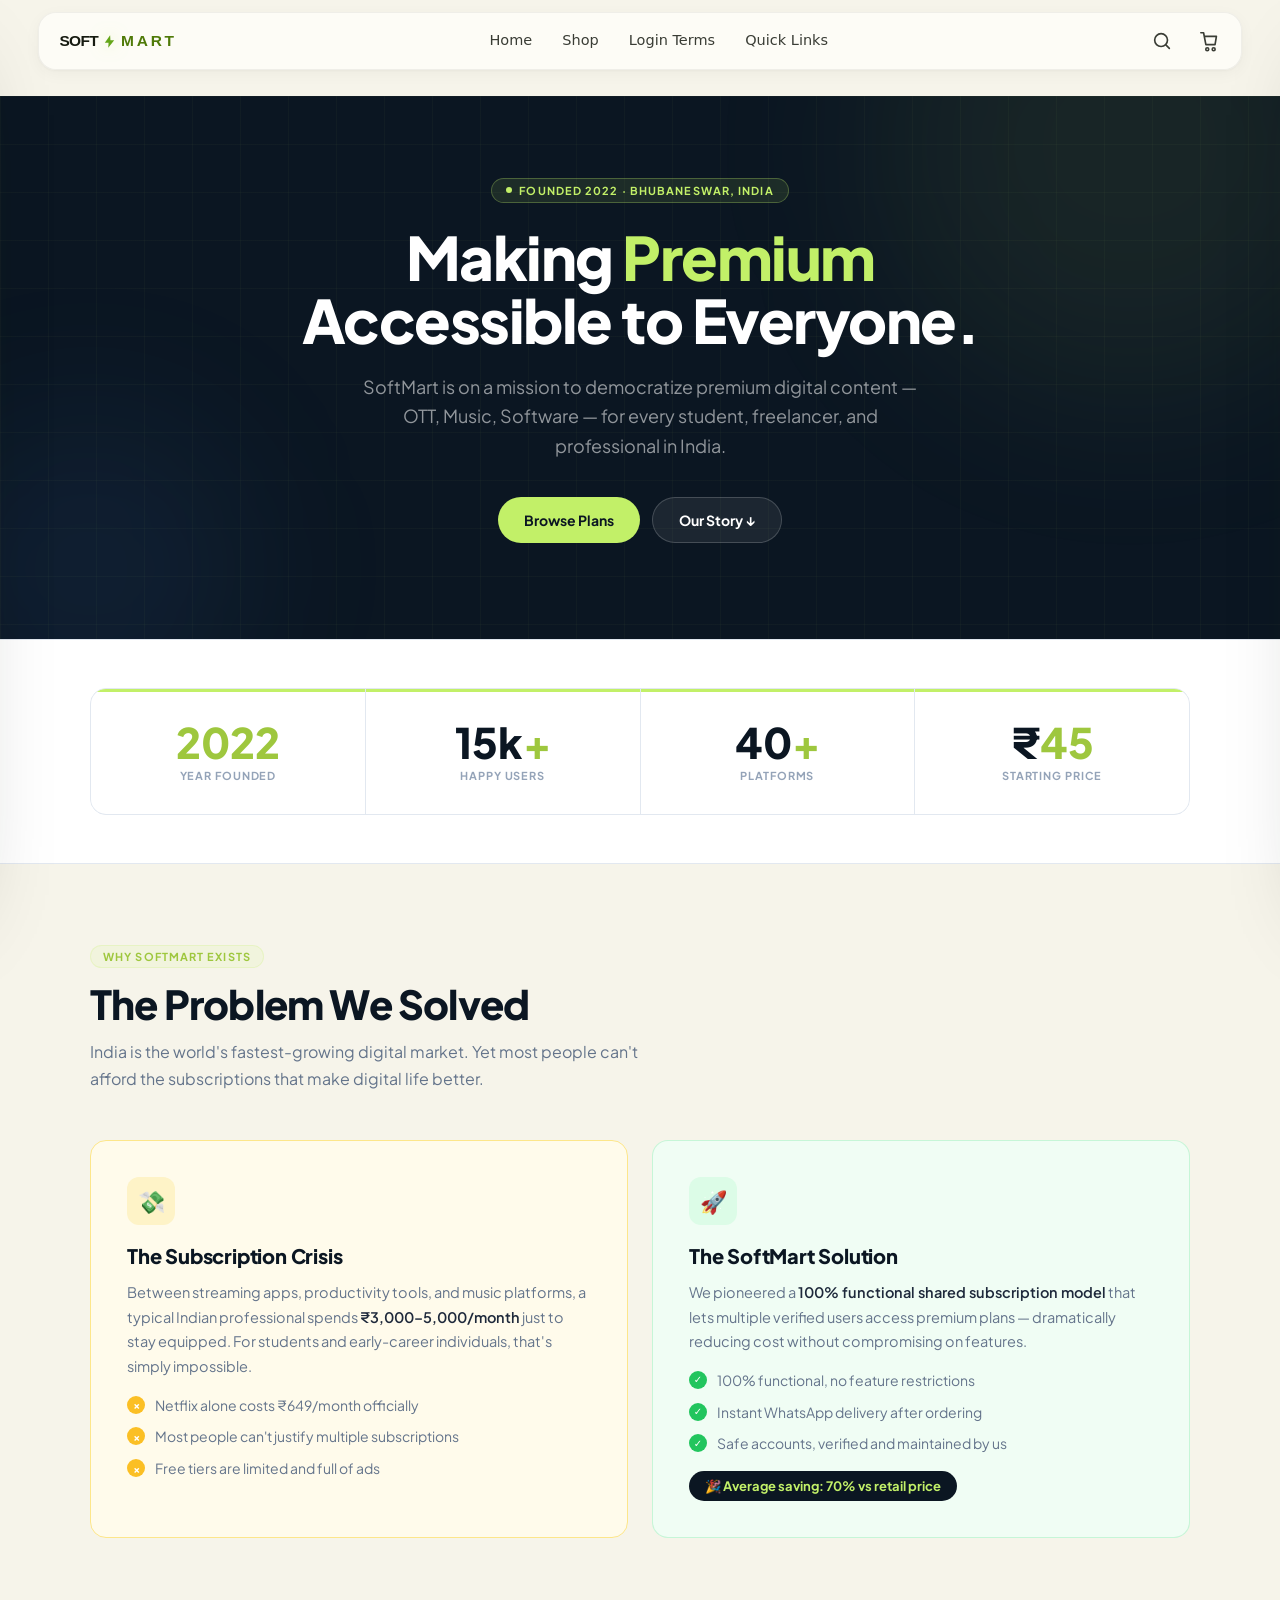
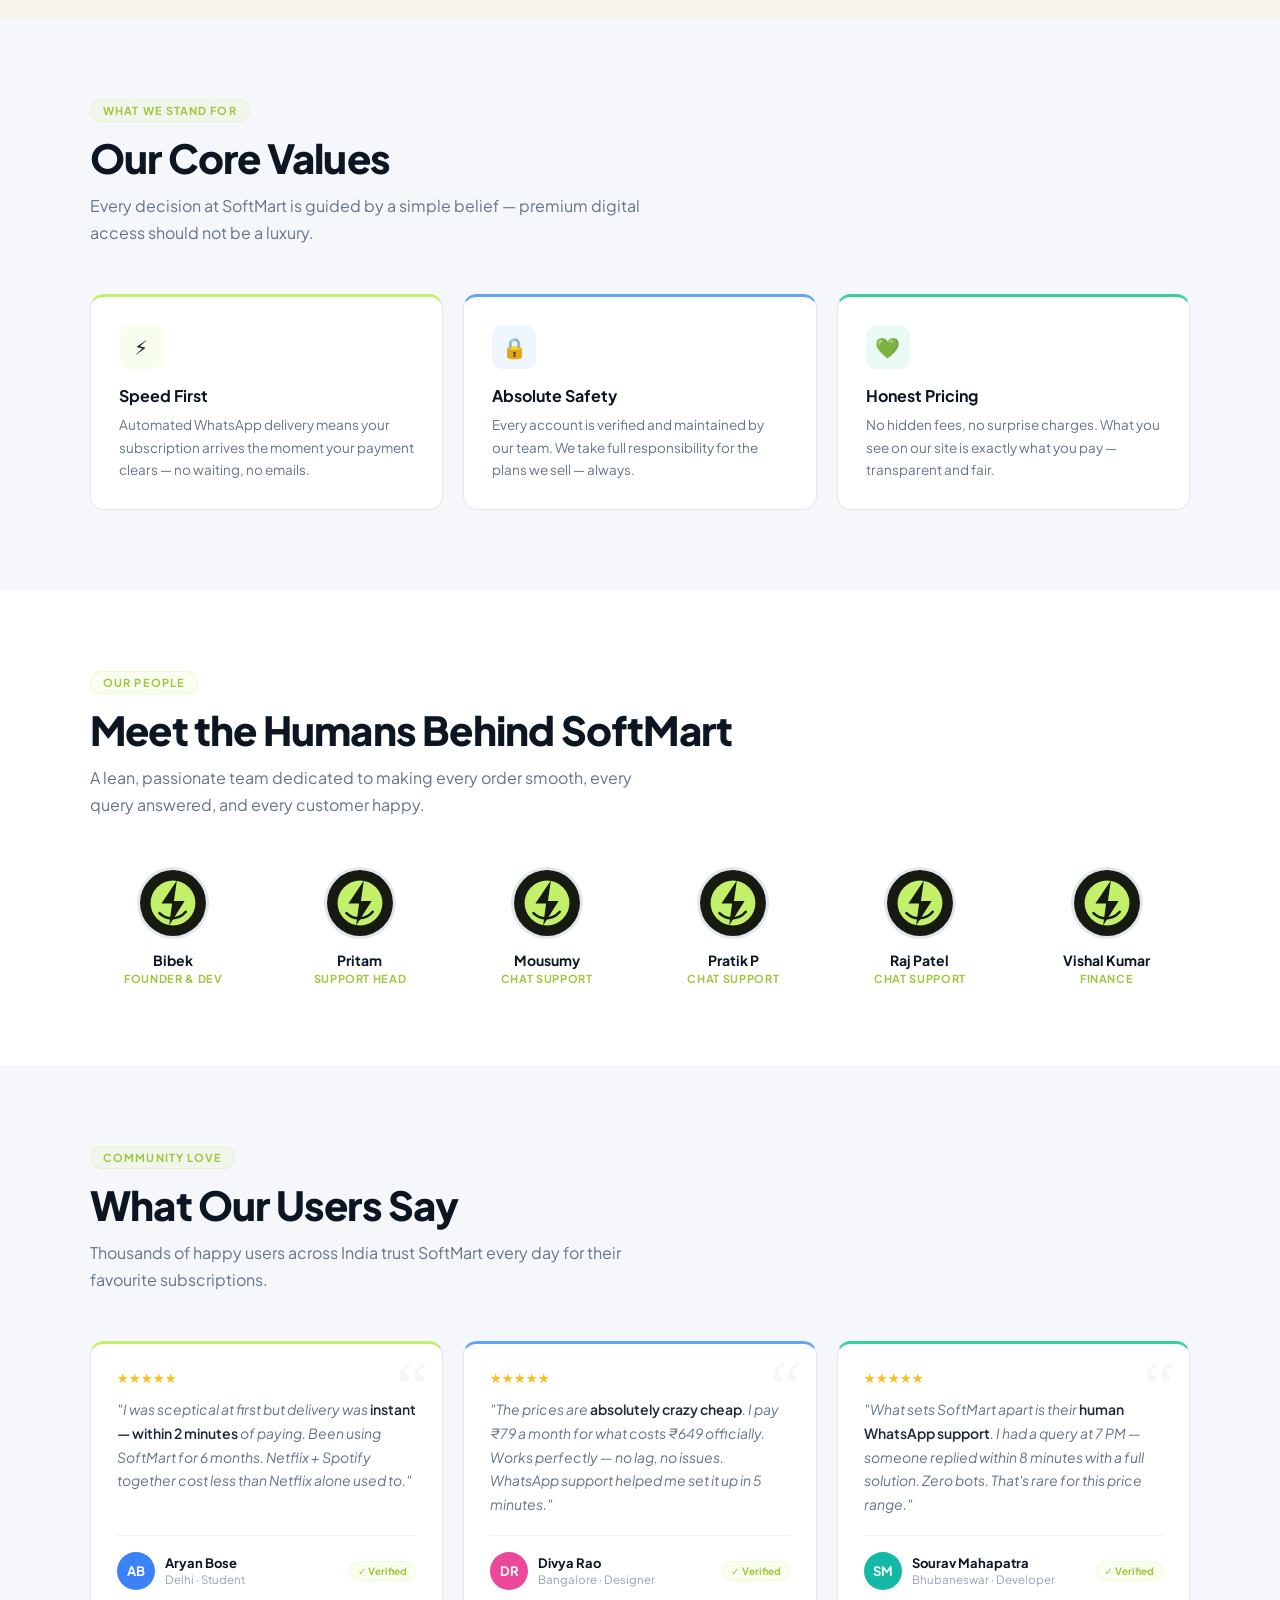
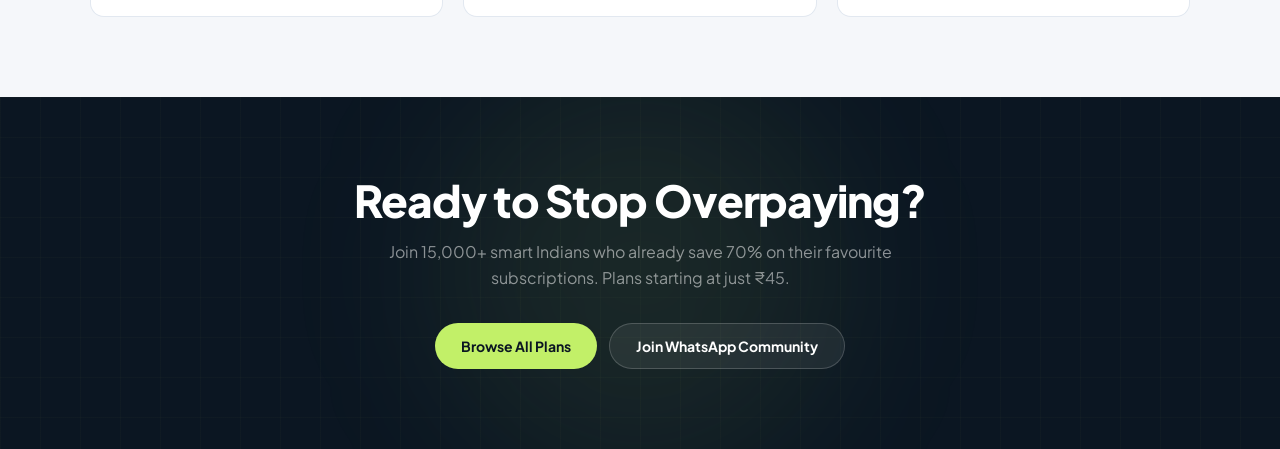
==== commit 560c62de: "Add files via upload" ====
--- a/about-us/index.html
+++ b/about-us/index.html
@@ -73,7 +73,7 @@
     display:flex !important; align-items:center !important; gap:10px !important;
 }
 .ww-delivery-icon { font-size:16px; flex-shrink:0; line-height:1; }
-.ww-delivery-text { flex:1 1 auto; }</style><meta name="google-site-verification" content="hYAUHUaJOC4uqVF-UvkWeXCtkLJ--RV2L9rYkmk-JE8"><title>About WeeWoo | Affordable Shared OTT Subscriptions In India</title><meta name="description" content="WeeWoo makes premium subscriptions affordable in India. Save up to 70% on shared OTT, music and software plans, serving since 2022. MSME-registered."/><meta name="robots" content="follow, index, max-snippet:-1, max-video-preview:-1, max-image-preview:large"/><link rel="canonical" href="../about-us/" /><meta property="og:locale" content="en_US" /><meta property="og:type" content="article" /><meta property="og:title" content="About WeeWoo | Affordable Shared OTT Subscriptions In India" /><meta property="og:description" content="Save up to 70% on premium digital subscriptions. Weewoo offers shared OTT, Music, and Software plans for Netflix, Spotify, and more in India." /><meta property="og:url" content="../about-us/" /><meta property="og:site_name" content="WeeWoo" /><meta property="og:updated_time" content="2026-05-19T00:04:32+05:30" /><meta property="og:image" content="../wp-content/uploads/2026/08/weewoo-og-1200x630.png" /><meta property="og:image:secure_url" content="../wp-content/uploads/2026/08/weewoo-og-1200x630.png" /><meta property="og:image:width" content="1200" /><meta property="og:image:height" content="630" /><meta property="og:image:alt" content="WeeWoo — cheap OTT, music and software subscriptions in India from ₹45" /><meta property="og:image:type" content="image/png" /><meta name="twitter:card" content="summary_large_image" /><meta name="twitter:title" content="About WeeWoo | Affordable Shared OTT Subscriptions In India" /><meta name="twitter:description" content="Save up to 70% on premium digital subscriptions. Weewoo offers shared OTT, Music, and Software plans for Netflix, Spotify, and more in India." /><meta name="twitter:image" content="../wp-content/uploads/2026/08/weewoo-og-1200x630.png" /><meta name="twitter:label1" content="Time to read" /><meta name="twitter:data1" content="2 minutes" /> <script type="application/ld+json" class="rank-math-schema-pro">{"@context":"https://schema.org","@graph":[{"@type":["Organization","OnlineStore"],"@id":"../#organization","name":"WeeWoo","url":"../","email":"support@weewoo.in","logo":{"@type":"ImageObject","@id":"../#logo","url":"../wp-content/uploads/2025/07/cropped-4.png","contentUrl":"../wp-content/uploads/2025/07/cropped-4.png","caption":"WeeWoo","inLanguage":"en-US","width":"512","height":"512"},"description":"WeeWoo sells affordable shared OTT, music and software subscriptions in India \u2014 Netflix, Prime Video, JioHotstar, Spotify and 20+ more \u2014 delivered instantly on WhatsApp by an MSME registered seller.","legalName":"WeeWoo","image":{"@id":"../#logo"},"telephone":"+1 3603601075","alternateName":["WeeWoo OTT","WeeWoo India","weewoo.in"],"sameAs":["https://www.instagram.com/buyweewoo/","https://www.trustpilot.com/review/weewoo.in","https://www.youtube.com/@xtarnetdev"],"slogan":"Premium subscriptions, affordable prices.","foundingDate":"2022-07","contactPoint":[{"@type":"ContactPoint","contactType":"customer support","telephone":"+1 3603601075","email":"support@weewoo.in","areaServed":"IN","availableLanguage":["English","Hindi"]}],"areaServed":{"@type":"Country","name":"India"},"currenciesAccepted":"INR","paymentAccepted":"UPI, Credit Card, Debit Card, Net Banking, Wallet","knowsAbout":["OTT subscriptions","Shared streaming subscriptions","Netflix subscription","Amazon Prime Video subscription","JioHotstar subscription","Spotify Premium","Software subscriptions"]},{"@type":"WebSite","@id":"../#website","url":"..","name":"WeeWoo","publisher":{"@id":"../#organization"},"inLanguage":"en-US","alternateName":["WeeWoo OTT","weewoo.in"]},{"@type":"ImageObject","@id":"../wp-content/uploads/2026/06/weewoo-icon-dark-512.png","url":"../wp-content/uploads/2026/06/weewoo-icon-dark-512.png","width":"512","height":"512","inLanguage":"en-US"},{"@type":"BreadcrumbList","@id":"../about-us/#breadcrumb","itemListElement":[{"@type":"ListItem","position":"1","item":{"@id":"..","name":"Home"}},{"@type":"ListItem","position":"2","item":{"@id":"../about-us/","name":"About Us"}}]},{"@type":"AboutPage","@id":"../about-us/#webpage","url":"../about-us/","name":"About WeeWoo | Affordable Shared OTT Subscriptions In India","datePublished":"2023-04-20T11:47:35+05:30","dateModified":"2026-05-19T00:04:32+05:30","isPartOf":{"@id":"../#website"},"primaryImageOfPage":{"@id":"../wp-content/uploads/2026/06/weewoo-icon-dark-512.png"},"inLanguage":"en-US","breadcrumb":{"@id":"../about-us/#breadcrumb"}}]}</script> <link rel='dns-prefetch' href='//fonts.googleapis.com' /><link rel="alternate" type="application/rss+xml" title="WeeWoo &raquo; Feed" href="../feed/" /><link rel="alternate" type="application/rss+xml" title="WeeWoo &raquo; Comments Feed" href="../comments/feed/" /><style id="ww-cream-header">/* ═══ HOMEPAGE HEADER (vault plugin nav) ═══ */
+.ww-delivery-text { flex:1 1 auto; }</style><meta name="google-site-verification" content="hYAUHUaJOC4uqVF-UvkWeXCtkLJ--RV2L9rYkmk-JE8"><title>About WeeWoo | Affordable Shared OTT Subscriptions In India</title><meta name="description" content="WeeWoo makes premium subscriptions affordable in India. Save up to 70% on shared OTT, music and software plans, serving since 2022. MSME-registered."/><meta name="robots" content="follow, index, max-snippet:-1, max-video-preview:-1, max-image-preview:large"/><link rel="canonical" href="../about-us/" /><meta property="og:locale" content="en_US" /><meta property="og:type" content="article" /><meta property="og:title" content="About WeeWoo | Affordable Shared OTT Subscriptions In India" /><meta property="og:description" content="Save up to 70% on premium digital subscriptions. Weewoo offers shared OTT, Music, and Software plans for Netflix, Spotify, and more in India." /><meta property="og:url" content="../about-us/" /><meta property="og:site_name" content="WeeWoo" /><meta property="og:updated_time" content="2026-05-19T00:04:32+05:30" /><meta property="og:image" content="../wp-content/uploads/2026/08/weewoo-og-1200x630.png" /><meta property="og:image:secure_url" content="../wp-content/uploads/2026/08/weewoo-og-1200x630.png" /><meta property="og:image:width" content="1200" /><meta property="og:image:height" content="630" /><meta property="og:image:alt" content="WeeWoo — cheap OTT, music and software subscriptions in India from ₹45" /><meta property="og:image:type" content="image/png" /><meta name="twitter:card" content="summary_large_image" /><meta name="twitter:title" content="About WeeWoo | Affordable Shared OTT Subscriptions In India" /><meta name="twitter:description" content="Save up to 70% on premium digital subscriptions. Weewoo offers shared OTT, Music, and Software plans for Netflix, Spotify, and more in India." /><meta name="twitter:image" content="../wp-content/uploads/2026/08/weewoo-og-1200x630.png" /><meta name="twitter:label1" content="Time to read" /><meta name="twitter:data1" content="2 minutes" /> <script type="application/ld+json" class="rank-math-schema-pro">{"@context":"https://schema.org","@graph":[{"@type":["Organization","OnlineStore"],"@id":"../#organization","name":"WeeWoo","url":"../","email":"support@weewoo.in","logo":{"@type":"ImageObject","@id":"../#logo","url":"../wp-content/uploads/2025/07/cropped-4.png","contentUrl":"../wp-content/uploads/2025/07/cropped-4.png","caption":"WeeWoo","inLanguage":"en-US","width":"512","height":"512"},"description":"WeeWoo sells affordable shared OTT, music and software subscriptions in India \u2014 Netflix, Prime Video, JioHotstar, Spotify and 20+ more \u2014 delivered instantly on WhatsApp by an MSME registered seller.","legalName":"WeeWoo","image":{"@id":"../#logo"},"telephone":"+91 97430 68739","alternateName":["WeeWoo OTT","WeeWoo India","weewoo.in"],"sameAs":["https://www.instagram.com/buyweewoo/","https://www.trustpilot.com/review/weewoo.in","https://www.youtube.com/@ArisuSoull"],"slogan":"Premium subscriptions, affordable prices.","foundingDate":"2022-07","contactPoint":[{"@type":"ContactPoint","contactType":"customer support","telephone":"+91 97430 68739","email":"support@weewoo.in","areaServed":"IN","availableLanguage":["English","Hindi"]}],"areaServed":{"@type":"Country","name":"India"},"currenciesAccepted":"INR","paymentAccepted":"UPI, Credit Card, Debit Card, Net Banking, Wallet","knowsAbout":["OTT subscriptions","Shared streaming subscriptions","Netflix subscription","Amazon Prime Video subscription","JioHotstar subscription","Spotify Premium","Software subscriptions"]},{"@type":"WebSite","@id":"../#website","url":"..","name":"WeeWoo","publisher":{"@id":"../#organization"},"inLanguage":"en-US","alternateName":["WeeWoo OTT","weewoo.in"]},{"@type":"ImageObject","@id":"../wp-content/uploads/2026/06/weewoo-icon-dark-512.png","url":"../wp-content/uploads/2026/06/weewoo-icon-dark-512.png","width":"512","height":"512","inLanguage":"en-US"},{"@type":"BreadcrumbList","@id":"../about-us/#breadcrumb","itemListElement":[{"@type":"ListItem","position":"1","item":{"@id":"..","name":"Home"}},{"@type":"ListItem","position":"2","item":{"@id":"../about-us/","name":"About Us"}}]},{"@type":"AboutPage","@id":"../about-us/#webpage","url":"../about-us/","name":"About WeeWoo | Affordable Shared OTT Subscriptions In India","datePublished":"2023-04-20T11:47:35+05:30","dateModified":"2026-05-19T00:04:32+05:30","isPartOf":{"@id":"../#website"},"primaryImageOfPage":{"@id":"../wp-content/uploads/2026/06/weewoo-icon-dark-512.png"},"inLanguage":"en-US","breadcrumb":{"@id":"../about-us/#breadcrumb"}}]}</script> <link rel='dns-prefetch' href='//fonts.googleapis.com' /><link rel="alternate" type="application/rss+xml" title="WeeWoo &raquo; Feed" href="../feed/" /><link rel="alternate" type="application/rss+xml" title="WeeWoo &raquo; Comments Feed" href="../comments/feed/" /><style id="ww-cream-header">/* ═══ HOMEPAGE HEADER (vault plugin nav) ═══ */
 .nav .nav-inner {
   background: rgba(253,252,247,.98) !important;
   border-color: rgba(22,26,16,.06) !important;
